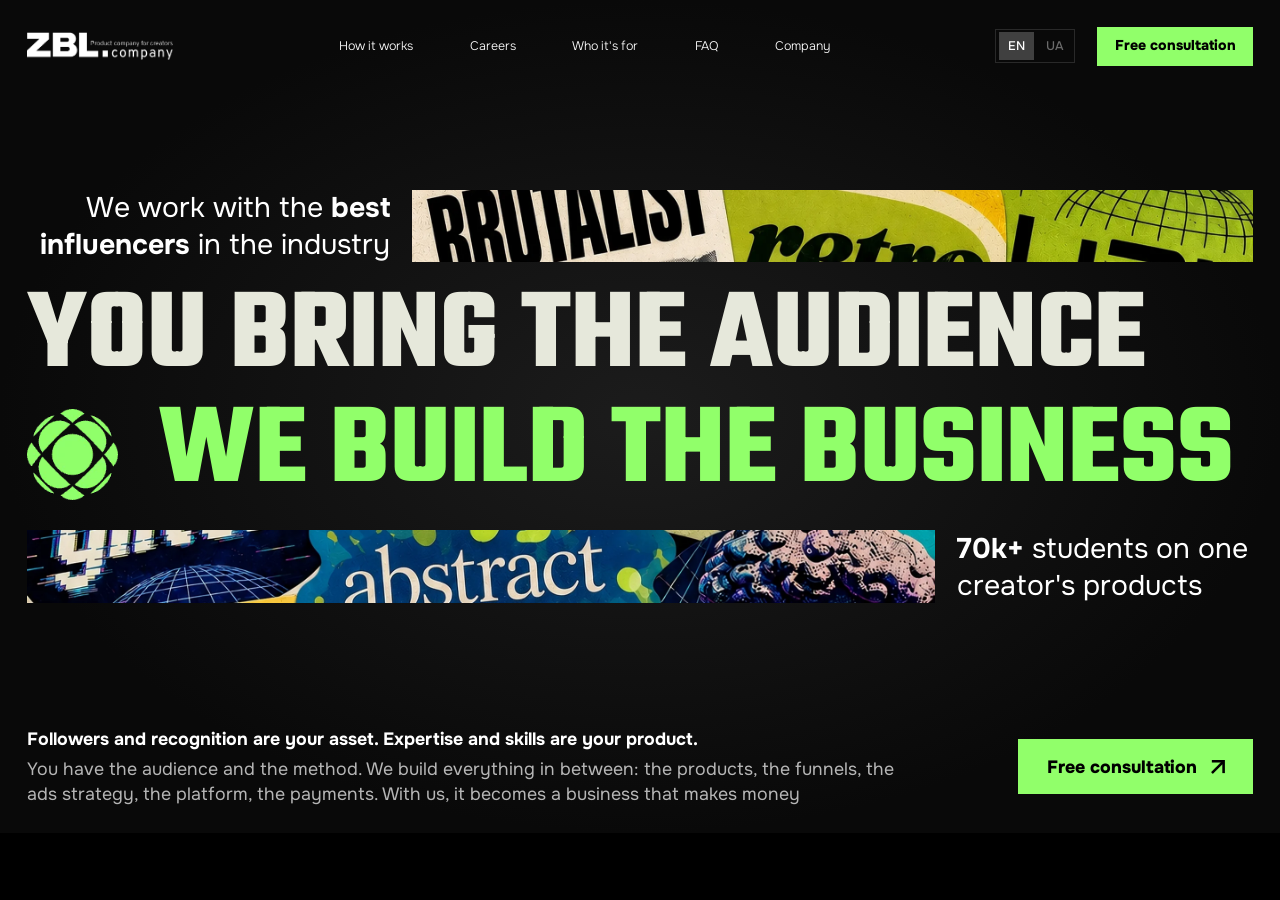
==== index.html @ 77b33aaf "first commit" ====
<!DOCTYPE html>
<html lang="en">
<head>
    <meta charset="UTF-8">
    <meta name="viewport" content="width=device-width, initial-scale=1.0">
    <link rel="preconnect" href="https://fonts.googleapis.com">
    <link rel="preconnect" href="https://fonts.gstatic.com" crossorigin>
    <link href="https://fonts.googleapis.com/css2?family=Onest:wght@400;700;800&family=Overpass:wght@300;400&family=Teko:wght@700&display=swap" rel="stylesheet">
    <link rel="stylesheet" href="./css/nullStyle.css">
    <link rel="stylesheet" href="./css/main.css">
    <title>ZBL</title>
</head>
<body>
    <div class="wrapper">
        <div class="s1">
        <!-- HERO SECTION -->
        <div class="s1__hero-wrapper">
            <header class="s1__header">
            <img class="s1__logo" src="./images/img1.webp" alt="ZBL Company">
            
            <!-- Desktop Navigation -->
            <nav class="s1__nav">
                <a href="#" class="s1__nav-link">How it works</a>
                <a href="#" class="s1__nav-link">Careers</a>
                <a href="#" class="s1__nav-link">Who it's for</a>
                <a href="#" class="s1__nav-link">FAQ</a>
                <a href="#" class="s1__nav-link">Company</a>
            </nav>

            <div class="s1__header-actions">
                <!-- Desktop Language Switcher -->
                <div class="s1__lang">
                <div class="s1__lang-item s1__lang-item--active">EN</div>
                <div class="s1__lang-item">ua</div>
                </div>
                
                <button class="s1__btn-small">Free consultation</button>
                
                <!-- Mobile Menu Button -->
                <button class="s1__menu-btn">
                <span></span><span></span><span></span>
                </button>
            </div>
            </header>

            <div class="s1__hero-content">
            <div class="s1__row s1__row--top">
                <div class="s1__row-text s1__row-text--right">
                We work with the <br class="s1__mobile-br">
                <strong>best influencers</strong> in <br class="s1__mobile-br">
                the industry
                </div>
                <picture class="s1__row-pic">
                <source media="(min-width: 864px)" srcset="./images/img6.webp">
                <img class="s1__row-img" src="./images/img4.webp" alt="Retro 70s">
                </picture>
            </div>

            <div class="s1__hero">
                <div class="s1__hero-line s1__hero-line--light">YOU BRING THE AUDIENCE</div>
                <div class="s1__hero-line s1__hero-line--green">
                <img class="s1__hero-icon" src="./images/img3.webp" alt="Icon">
                WE BUILD THE BUSINESS
                </div>
            </div>

            <div class="s1__row s1__row--bottom">
                <picture class="s1__row-pic">
                <source media="(min-width: 864px)" srcset="./images/img7.webp">
                <img class="s1__row-img" src="./images/img5.webp" alt="Abstract">
                </picture>
                <div class="s1__row-text s1__row-text--left s1__row-text--fixed">
                <strong>70k+</strong> students on one creator's products
                </div>
            </div>
            </div>

            <footer class="s1__footer">
            <p class="s1__desc">
                <strong>Followers and recognition are your asset. Expertise and skills are your product.</strong>
                <span>You have the audience and the method. We build everything in between: the products, the funnels, the ads strategy, the platform, the payments. With us, it becomes a business that makes money</span>
            </p>
            <button class="s1__btn-large">
                Free consultation
                <img class="s1__btn-square" src="./images/img8.webp" alt="">
            </button>
            </footer>
        </div>

    </div>
</body>
</html>
---- css/nullStyle.css ----
/* =========================
   1. Box sizing
   ========================= */
*,
*::before,
*::after {
  box-sizing: border-box;
}

/* =========================
   2. Remove default margins
   ========================= */
* {
  margin: 0;
  padding: 0;
}

/* =========================
   3. HTML & body defaults
   ========================= */
html {
  height: 100%;
  -webkit-text-size-adjust: 100%;
  scroll-behavior: smooth;
}

body {
  min-height: 100%;
  background-color: #000000;
  line-height: 1.5;
  margin: 0;
  font-family: 'Source Sans 3', sans-serif;
  padding: 0;
  text-rendering: optimizeSpeed;
  -webkit-font-smoothing: antialiased;
}



/* =========================
   4. Media elements
   ========================= */
img,
picture,
video,
canvas,
svg {
  display: block;
  max-width: 100%;
  height: auto;
}

/* =========================
   5. Forms
   ========================= */
input,
button,
textarea,
select {
  font: inherit;
  color: inherit;
  background: none;
  border: none;
  outline: none;
}

button {
  cursor: pointer;
  
}

textarea {
  resize: vertical;
}

/* =========================
   6. Links
   ========================= */
a {
  color: inherit;
  text-decoration: none;
  
}

/* =========================
   7. Lists
   ========================= */
ul,
ol {
  list-style: none;
}

/* =========================
   8. Headings & text
   ========================= */
  h1{
    font-size: inherit;
    font-weight: inherit;
    
  }
 h2, h3, h4, h5, h6 {
  font-size: inherit;
  font-weight: inherit;
  
}


span{
  
}

p {
  overflow-wrap: break-word;
  
}

/* =========================
   9. Tables
   ========================= */
table {
  border-collapse: collapse;
  border-spacing: 0;
}

/* =========================
   10. Accessibility & UX
   ========================= */
:focus-visible {
  outline: 2px solid currentColor;
  outline-offset: 2px;
}

/* =========================
   11. Reduced motion
   ========================= */
@media (prefers-reduced-motion: reduce) {
  *,
  *::before,
  *::after {
    animation-duration: 0.01ms !important;
    animation-iteration-count: 1 !important;
    transition-duration: 0.01ms !important;
    scroll-behavior: auto !important;
  }
}


.wrapper{
  margin: 0 auto;
  display: flex;
  width: 100%;
  max-width: 1440px;
  justify-content: center;
}
---- css/main.css ----
.s1 {
  width: 100%;
  max-width: 1440px; /* Фіксуємо максимальну ширину */
  margin: 0 auto;    /* Центруємо на моніторах >1440px */
  display: flex;
  flex-direction: column;
  font-family: 'Onest', sans-serif;
  background-color: #000;
}

/* =========================================
   MOBILE FIRST (від 320px до 863px) 
   Усі значення використовують clamp(val@320, vw@428, val@428)
   ========================================= */
.s1__hero-wrapper {
  background: radial-gradient(ellipse 50% 50% at 50% 50%, #1C1C1C 0%, #090909 100%);
  padding: clamp(33.6px, 10.51vw, 45px) clamp(18px, 5.6vw, 24px);
  display: flex;
  flex-direction: column;
  justify-content: space-between;
  min-height: clamp(692px, 216.35vw, 926px);
  overflow: hidden;
}

.s1__header {
  display: flex;
  justify-content: space-between;
  align-items: center;
  width: 100%;
}

.s1__nav, .s1__lang {
  display: none;
}

.s1__logo {
  height: clamp(20px, 6.3vw, 27px);
  object-fit: contain;
}

.s1__header-actions {
  display: flex;
  align-items: center;
  gap: clamp(3px, 0.93vw, 4px);
}

.s1__btn-small {
  background: #91FF6A;
  color: #000;
  font-size: clamp(10.5px, 3.27vw, 14px);
  font-family: 'Onest', sans-serif;
  font-weight: 800;
  padding: clamp(7.5px, 2.33vw, 10px) clamp(10.5px, 3.27vw, 14px);
  border: none;
  cursor: pointer;
  display: flex;
  justify-content: center;
  align-items: center;
}

.s1__menu-btn {
  width: clamp(28px, 8.87vw, 38px);
  height: clamp(28px, 8.87vw, 38px);
  background: #404040;
  border: none;
  display: flex;
  flex-direction: column;
  justify-content: center;
  align-items: center;
  gap: clamp(3.7px, 1.16vw, 5px);
  cursor: pointer;
  padding: 0;
}

.s1__menu-btn span {
  width: clamp(13.5px, 4.2vw, 18px);
  height: 2px;
  background: #fff;
  display: block;
}

.s1__hero-content {
  display: flex;
  flex-direction: column;
  gap: clamp(26px, 8.17vw, 35px);
  margin: clamp(30px, 9.34vw, 40px) 0;
}

.s1__row {
  display: flex;
  align-items: center;
  gap: clamp(10.5px, 3.27vw, 14px);
  width: 100%;
}

.s1__row-text {
  flex: 1 1 0;
  color: #fff;
  font-size: clamp(15px, 4.67vw, 20px);
  font-weight: 400;
  line-height: 1.25;
}

.s1__row-text strong {
  font-weight: 700;
}

.s1__row-text--right {
  text-align: right;
}

.s1__row-text--left {
  text-align: left;
}

.s1__row-pic {
  flex: 1 1 0;
  min-width: 0;
}

.s1__row-img {
  width: 100%;
  height: clamp(61px, 19.15vw, 82px);
  object-fit: cover;
  display: block;
}

.s1__hero {
  display: flex;
  flex-direction: column;
  width: 100%;
}

.s1__hero-line {
  font-family: 'Teko', sans-serif;
  font-size: clamp(48.6px, 15.18vw, 65px);
  font-weight: 700;
  line-height: 0.85;
  text-transform: uppercase;
  display: flex;
  align-items: center;
  flex-wrap: wrap;
}

.s1__hero-line--light { color: #E6E8DB; }
.s1__hero-line--green { color: #91FF6A; }

.s1__hero-icon {
  width: clamp(33px, 10.28vw, 44px);
  height: clamp(33px, 10.28vw, 44px);
  margin-right: clamp(9px, 2.8vw, 12px);
  object-fit: contain;
}

.s1__footer {
  display: flex;
  flex-direction: column;
  gap: clamp(18px, 5.6vw, 24px);
  width: 100%;
}

.s1__desc {
  font-size: clamp(12px, 3.73vw, 16px);
  line-height: 1.4;
  color: #fff;
  margin: 0;
}

.s1__desc strong { font-weight: 700; }
.s1__desc span {
  color: rgba(255, 255, 255, 0.70);
  font-weight: 400;
  display: block;
  margin-top: clamp(3.7px, 1.16vw, 5px);
}

.s1__btn-large {
  background: #91FF6A;
  color: #000;
  font-size: clamp(15px, 4.67vw, 20px);
  font-family: 'Onest', sans-serif;
  font-weight: 800;
  padding: clamp(12px, 3.73vw, 16px) clamp(24px, 7.47vw, 32px);
  border: none;
  display: inline-flex;
  justify-content: center;
  align-items: center;
  gap: clamp(10.5px, 3.27vw, 14px);
  width: 100%;
  cursor: pointer;
}

.s1__btn-square {
  width: clamp(10.5px, 3.27vw, 14px);
  height: clamp(10.5px, 3.27vw, 14px);
}

/* =========================================
   DESKTOP (від 864px та вище)
   Усі значення використовують clamp для скейлу до 1440px
   ========================================= */
@media (min-width: 864px) {
  .s1__mobile-br { display: none; }

  /* HERO DESKTOP */
  .s1__hero-wrapper {
    min-height: clamp(614.4px, 65.11vw, 924px);
    padding: clamp(18px, 2.08vw, 30px);
    position: relative;
    justify-content: space-between;
  }

  .s1__header {
    width: 100%;
    align-items: center;
  }

  .s1__logo {
    height: clamp(18.6px, 2.15vw, 31px);
  }

  .s1__nav {
    display: flex;
    gap: clamp(38.4px, 4.44vw, 64px);
  }

  .s1__nav-link {
    color: #fff;
    font-size: clamp(11.2px, 0.97vw, 14px);
    font-weight: 300;
    text-decoration: none;
  }

  .s1__header-actions {
    gap: clamp(14.4px, 1.67vw, 24px);
  }

  .s1__menu-btn { display: none; }

  .s1__lang {
    display: flex;
    gap: clamp(2.4px, 0.28vw, 4px);
    padding: clamp(2.4px, 0.28vw, 4px);
    outline: 1px solid rgba(255, 255, 255, 0.13);
    outline-offset: -1px;
    align-items: center;
  }

  .s1__lang-item {
    height: clamp(18.6px, 2.15vw, 31px);
    padding: clamp(3.6px, 0.42vw, 6px) clamp(6px, 0.69vw, 10px);
    color: #fff;
    font-size: clamp(11.2px, 0.97vw, 14px);
    font-weight: 500;
    text-transform: uppercase;
    display: flex;
    justify-content: center;
    align-items: center;
    cursor: pointer;
  }

  .s1__lang-item--active {
    background: #404040;
  }

  .s1__lang-item:not(.s1__lang-item--active) {
    opacity: 0.40;
    border-radius: 100px;
  }

  .s1__btn-small {
    padding: clamp(6px, 0.69vw, 10px) clamp(12px, 1.39vw, 20px);
    font-size: clamp(12.8px, 1.11vw, 16px);
  }

  .s1__hero-content {
    margin: 0;
    gap: clamp(12px, 1.39vw, 20px);
    width: 100%;
    align-items: flex-start;
  }

  .s1__row {
    gap: clamp(14.4px, 1.67vw, 24px);
  }

  .s1__row-text {
    font-size: clamp(19.2px, 2.22vw, 32px);
    line-height: normal;
  }

  .s1__row-text--right {
    flex: none;
    width: clamp(245.4px, 28.4vw, 409px);
  }
  
  .s1__row-text--fixed {
    flex: none;
    width: clamp(200.4px, 23.19vw, 334px);
  }

  .s1__row-pic {
    flex: 1;
  }

  .s1__row-img {
    height: clamp(49.2px, 5.69vw, 82px);
    width: 100%;
  }

  .s1__hero-line {
    font-size: clamp(78px, 9.03vw, 130px);
    line-height: 1;
  }

  .s1__hero-icon {
    width: clamp(31px, 7.11vw, 115px);
    height: clamp(31px, 7.11vw, 115px);
    margin-right: clamp(27px, 3.12vw, 45px);
  }

  .s1__footer {
    flex-direction: row;
    align-items: center;
    gap: clamp(66px, 7.64vw, 110px);
    width: clamp(828px, 95.83vw, 1380px);
    margin: 0 auto;
  }

  .s1__desc {
    flex: 1;
    font-size: clamp(12px, 1.39vw, 20px);
  }

  .s1__btn-large {
    width: auto;
    font-size: clamp(12px, 1.39vw, 20px);
    padding: clamp(9.6px, 1.11vw, 16px) clamp(19.2px, 2.22vw, 32px);
  }
}
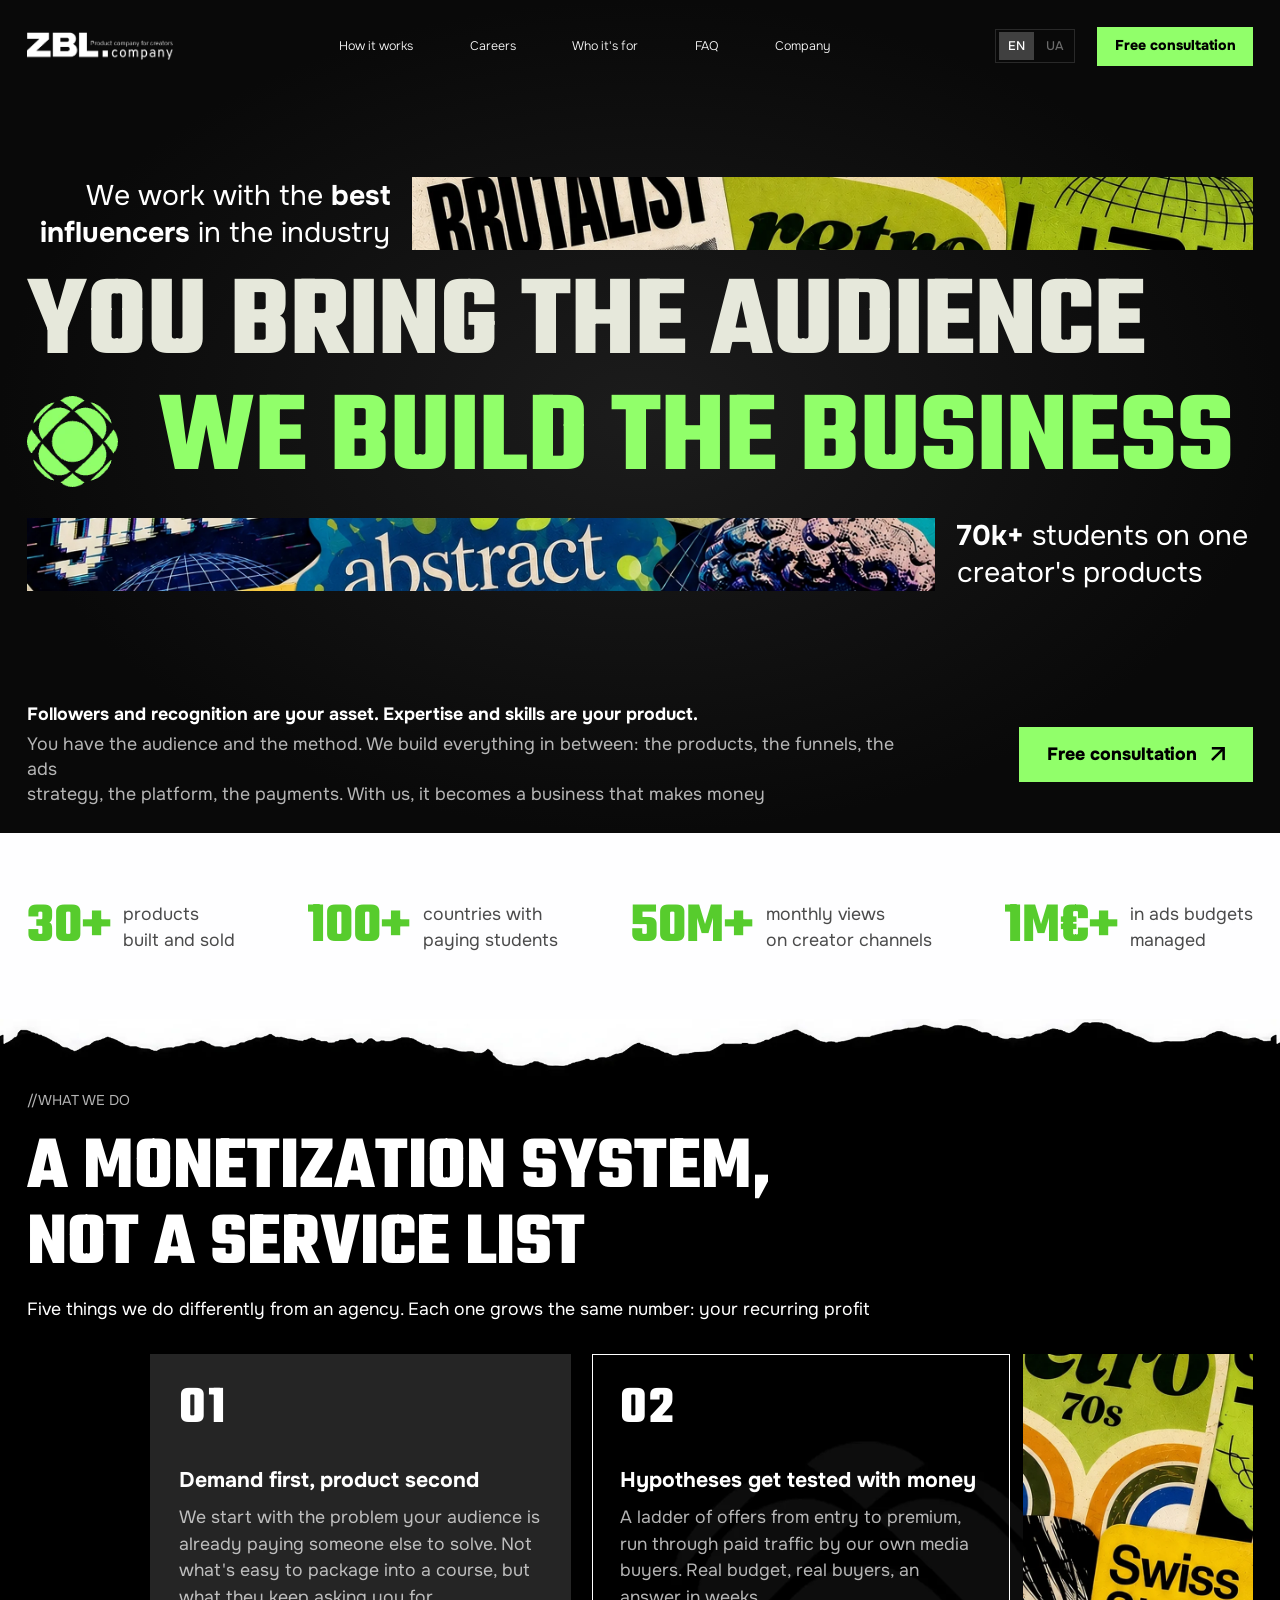
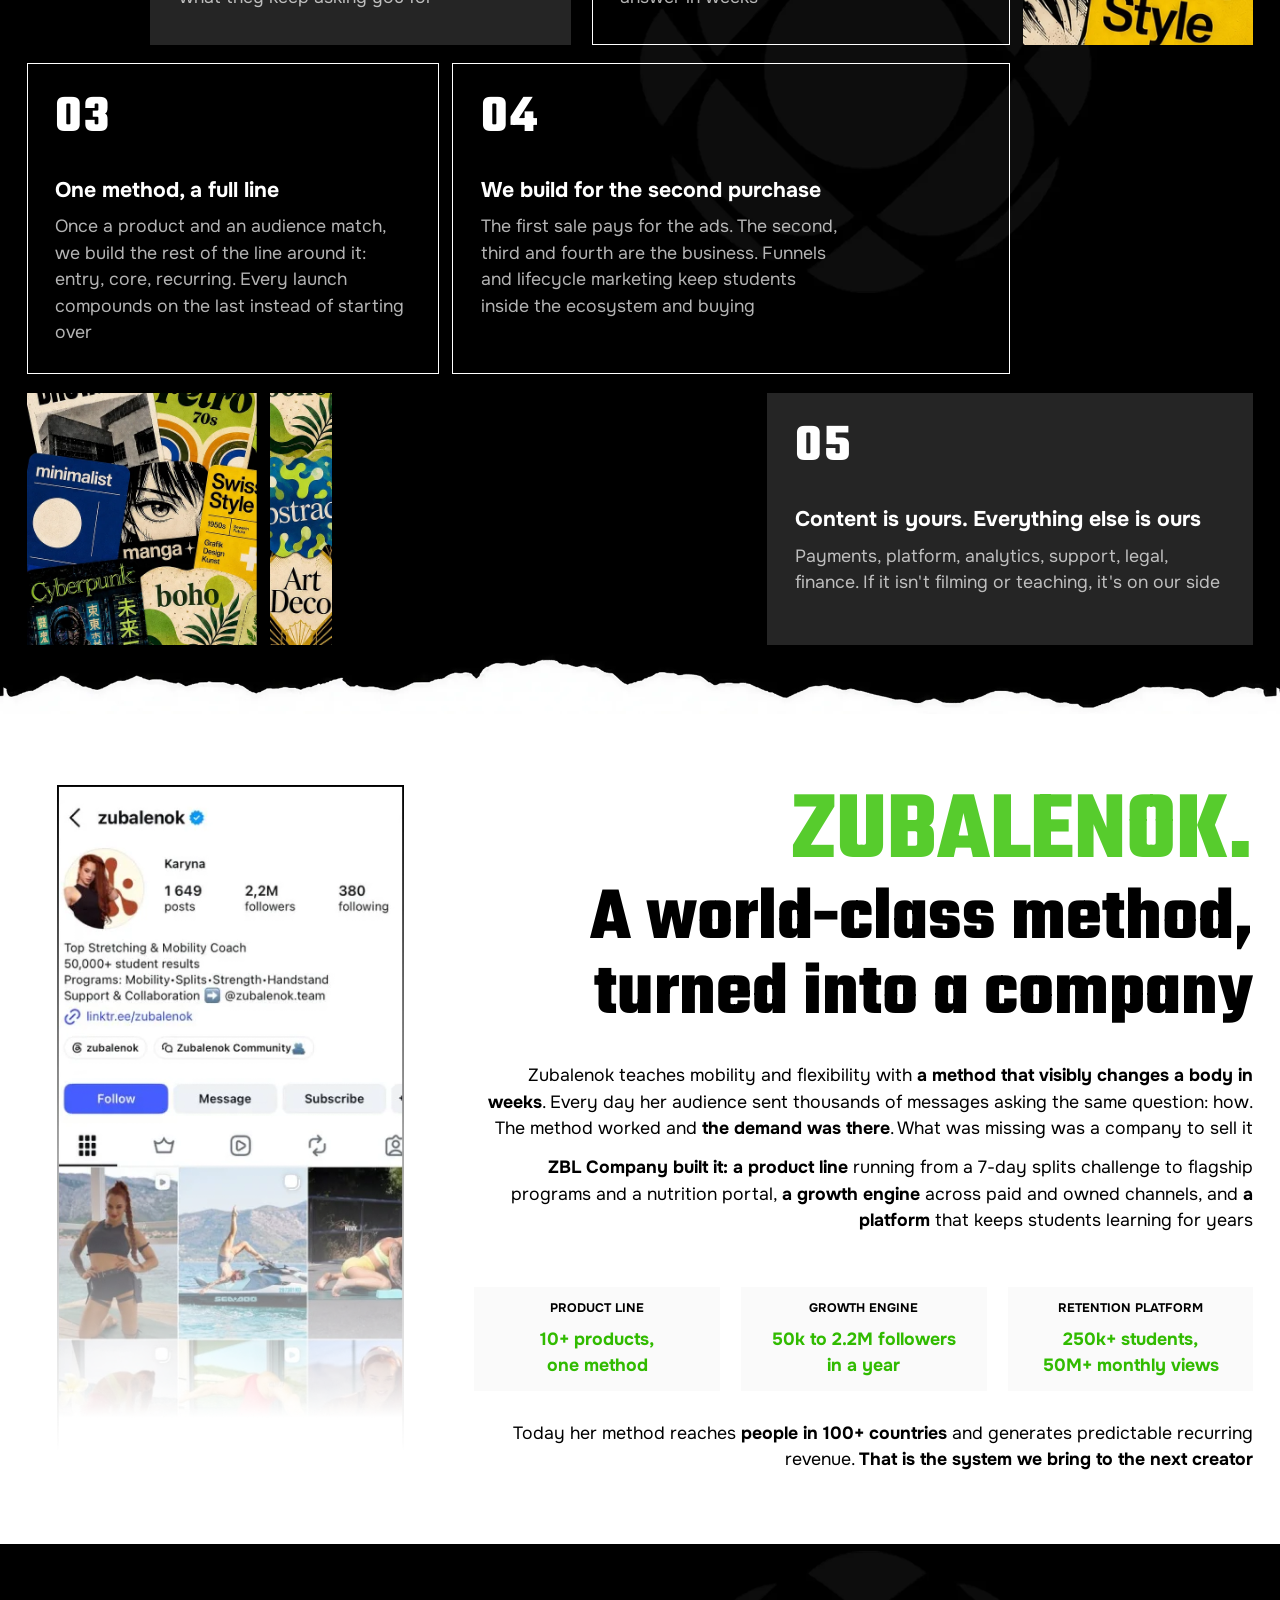
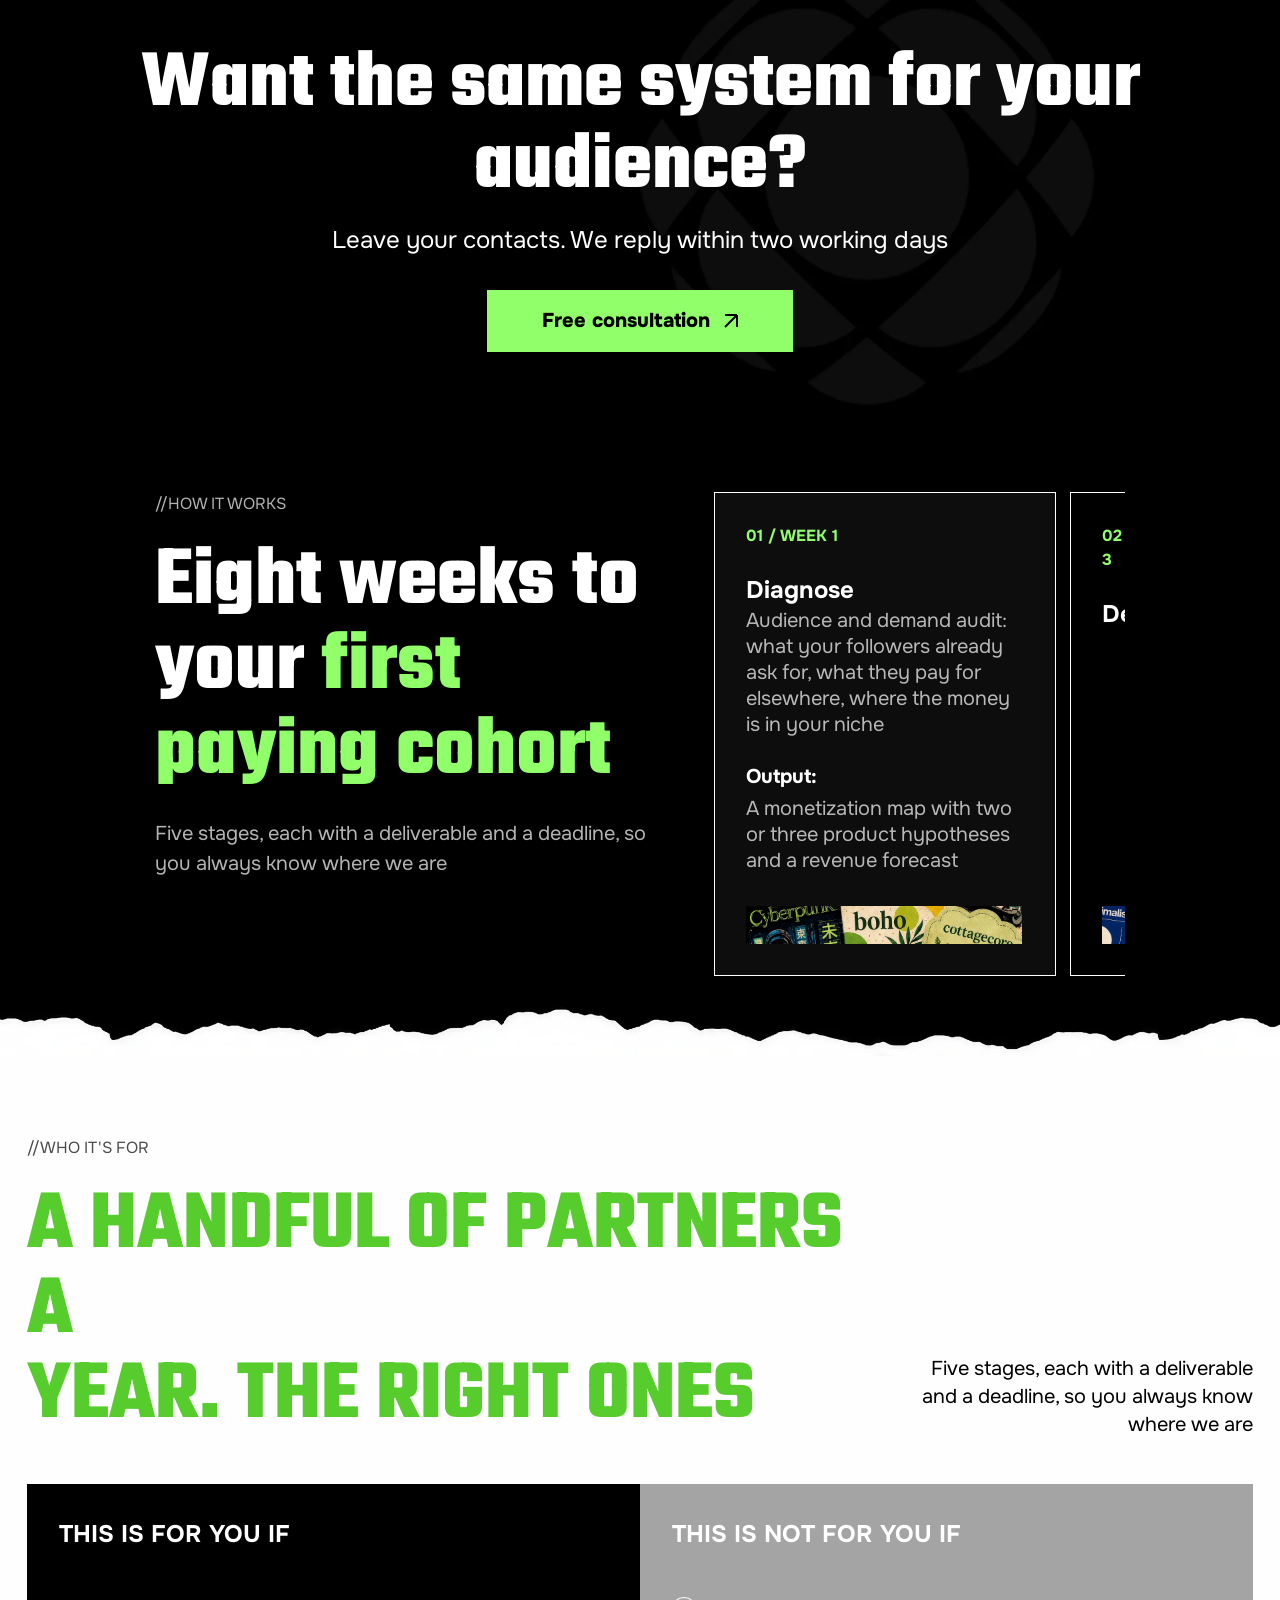
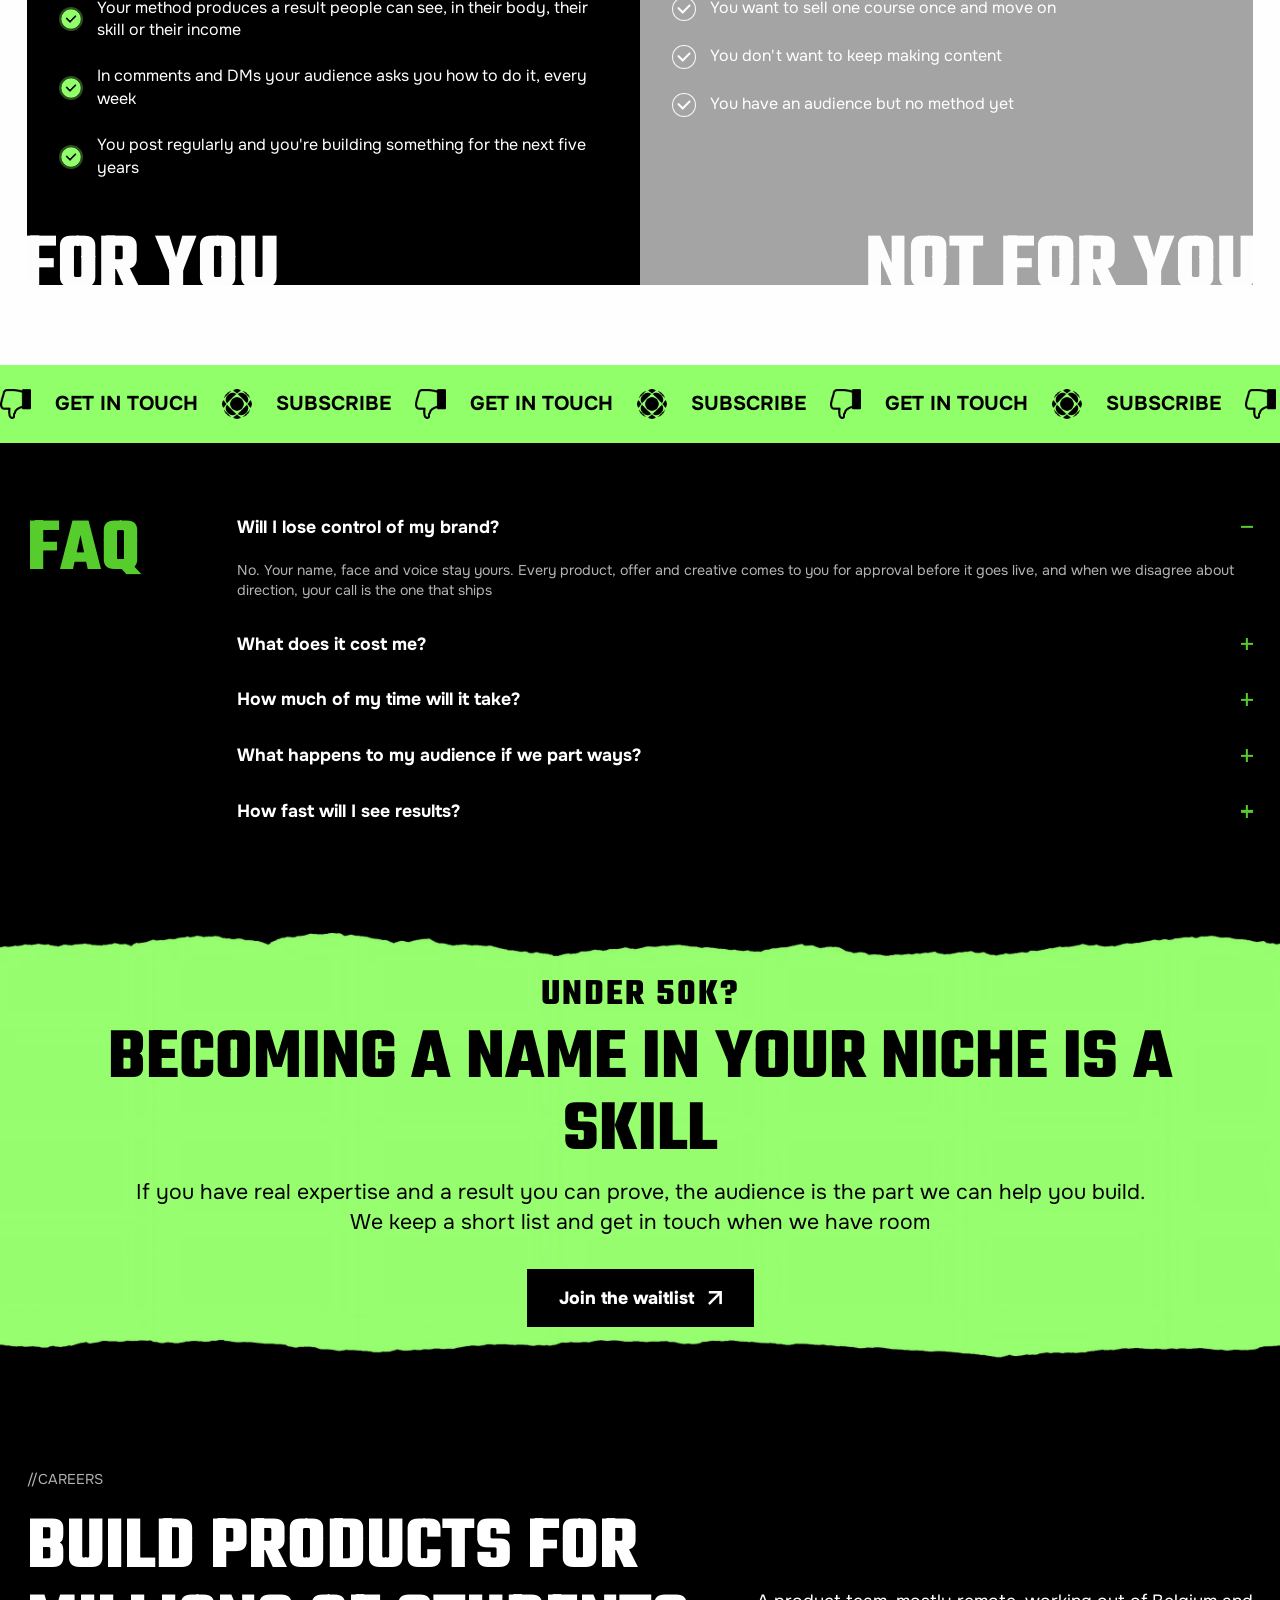
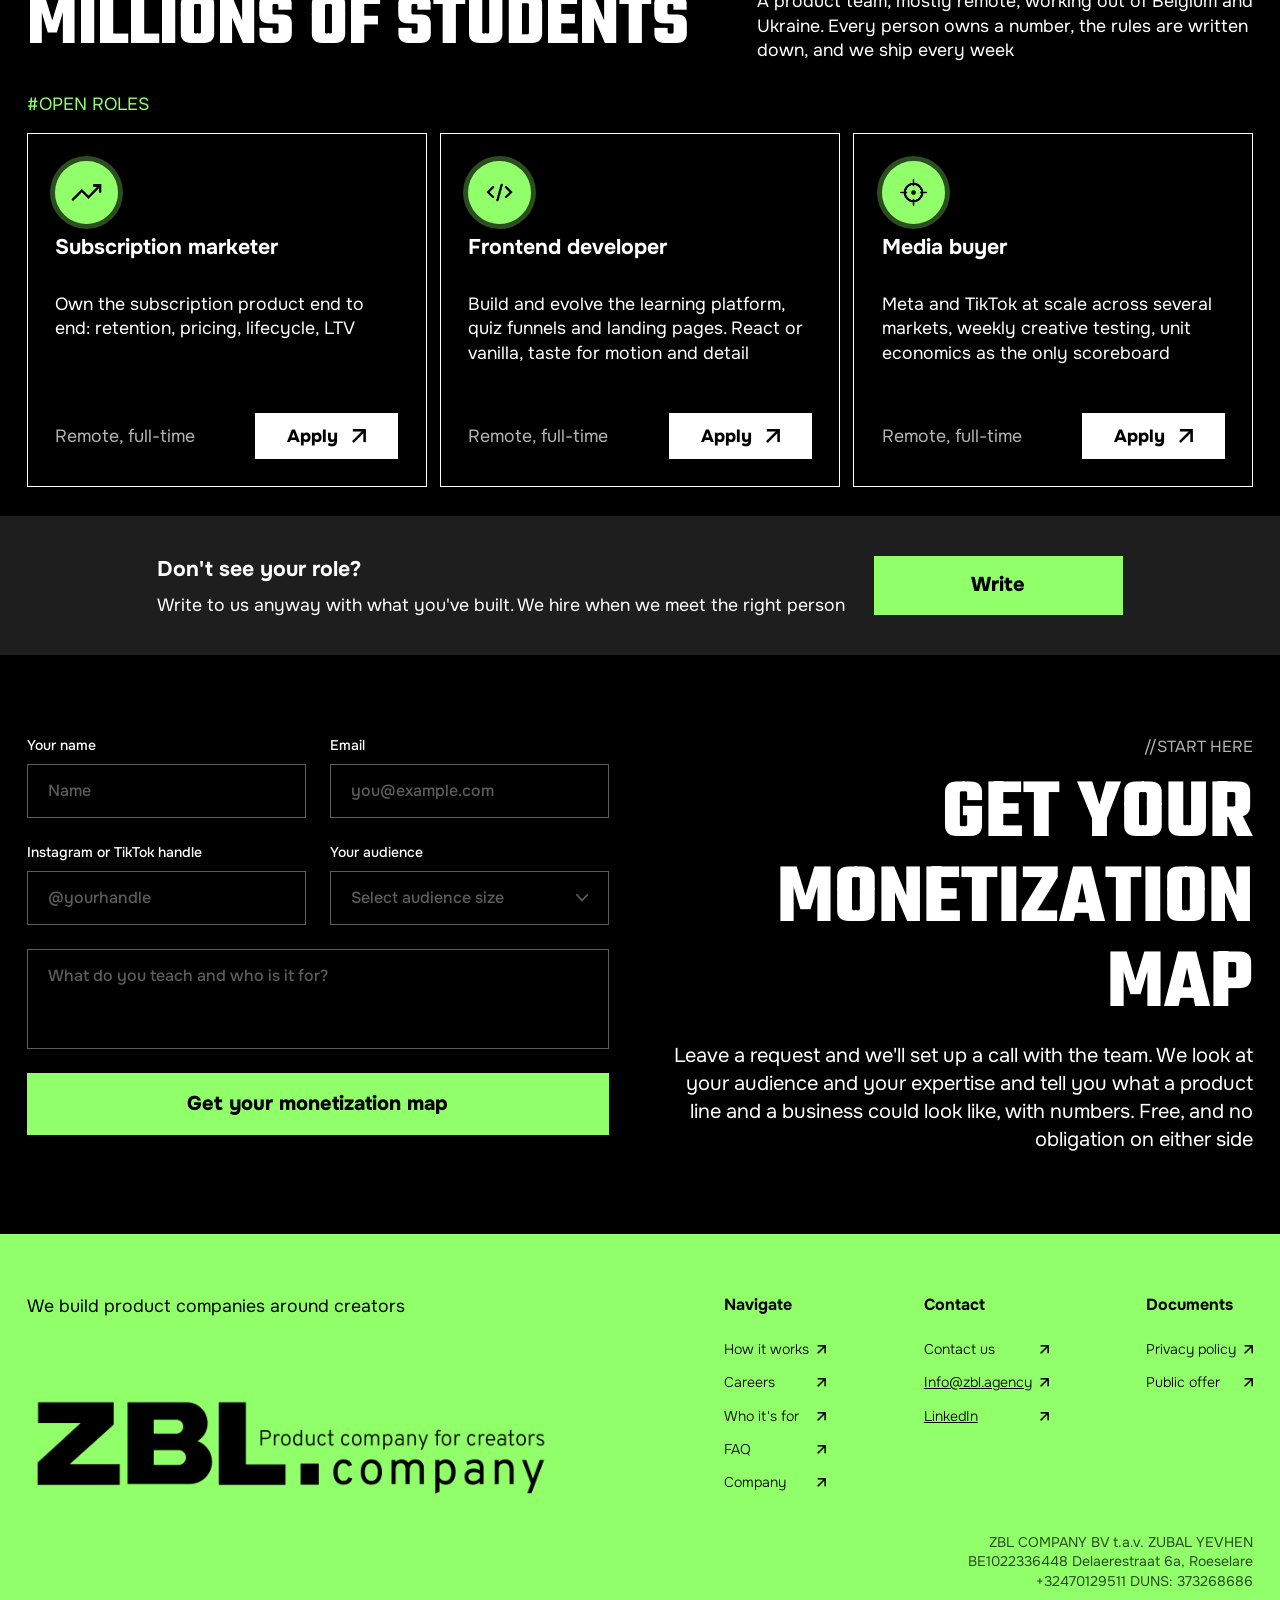
==== commit 8c8b6ca8: "first commit" ====
--- a/index.html
+++ b/index.html
@@ -8,6 +8,7 @@
     <link href="https://fonts.googleapis.com/css2?family=Onest:wght@400;700;800&family=Overpass:wght@300;400&family=Teko:wght@700&display=swap" rel="stylesheet">
     <link rel="stylesheet" href="./css/nullStyle.css">
     <link rel="stylesheet" href="./css/main.css">
+    <link rel="stylesheet" href="https://cdn.jsdelivr.net/npm/swiper@11/swiper-bundle.min.css" />
     <title>ZBL</title>
 </head>
 <body>
@@ -78,7 +79,7 @@
             <footer class="s1__footer">
             <p class="s1__desc">
                 <strong>Followers and recognition are your asset. Expertise and skills are your product.</strong>
-                <span>You have the audience and the method. We build everything in between: the products, the funnels, the ads strategy, the platform, the payments. With us, it becomes a business that makes money</span>
+                <span>You have the audience and the method. We build everything in between: the products, the funnels, the ads <br> strategy, the platform, the payments. With us, it becomes a business that makes money</span>
             </p>
             <button class="s1__btn-large">
                 Free consultation
@@ -87,6 +88,761 @@
             </footer>
         </div>
 
-    </div>
+        <div class="s2">
+            <div class="s2__item">
+                <div class="s2__num">30+</div>
+                <div class="s2__text">products<br class="s2__br-desk">built and sold</div>
+            </div>
+            
+            <div class="s2__item">
+                <div class="s2__num">100+</div>
+                <div class="s2__text">countries with<br class="s2__br-desk">paying students</div>
+            </div>
+            
+            <div class="s2__item">
+                <div class="s2__num s2__num--uc">50M+</div>
+                <div class="s2__text">monthly views<br class="s2__br-desk">on creator channels</div>
+            </div>
+            
+            <div class="s2__item">
+                <div class="s2__num s2__num--uc">1M€+</div>
+                <div class="s2__text">in ads budgets<br class="s2__br-desk">managed</div>
+            </div>
+        </div>
+        <section class="s3">
+            <!-- Заголовок секції -->
+            <header class="s3__header">
+                <div class="s3__title-wrap">
+                <div class="s3__tag">//what we do</div>
+                <h2 class="s3__title">A monetization system, <br>not a service list</h2>
+                </div>
+                <p class="s3__desc">Five things we do differently from an agency. Each one grows the same number: your recurring profit</p>
+            </header>
+
+            <!-- Сітка карток та зображень -->
+            <div class="s3__grid">
+                
+                <!-- Картка 01 -->
+                <div class="s3__card s3__card--01 s3__card--filled">
+                <div class="s3__card-num">01</div>
+                <div class="s3__card-content">
+                    <h3 class="s3__card-title">Demand first, product second</h3>
+                    <p class="s3__card-text">We start with the problem your audience is already paying someone else to solve. Not what's easy to package into a course, but what they keep asking you for</p>
+                </div>
+                </div>
+
+                <!-- Картинка 1 (Img9/10) -->
+                <picture class="s3__pic s3__pic--1">
+                <source media="(min-width: 864px)" srcset="./images/img9.webp">
+                <img src="./images/img10.webp" alt="Retro graphic" class="s3__img">
+                </picture>
+
+                <!-- Картка 02 -->
+                <div class="s3__card s3__card--02 s3__card--outline">
+                <div class="s3__card-num">02</div>
+                <div class="s3__card-content">
+                    <h3 class="s3__card-title">Hypotheses get tested with money</h3>
+                    <p class="s3__card-text">A ladder of offers from entry to premium, run through paid traffic by our own media buyers. Real budget, real buyers, an answer in weeks</p>
+                </div>
+                </div>
+
+                <!-- Картинка 2 (Img11/12) -->
+                <picture class="s3__pic s3__pic--2">
+                <source media="(min-width: 864px)" srcset="./images/img11.webp">
+                <img src="./images/img12.webp" alt="Abstract graphic" class="s3__img">
+                </picture>
+
+                <!-- Картка 03 -->
+                <div class="s3__card s3__card--03 s3__card--outline">
+                <div class="s3__card-num">03</div>
+                <div class="s3__card-content">
+                    <h3 class="s3__card-title">One method, a full line</h3>
+                    <p class="s3__card-text">Once a product and an audience match, we build the rest of the line around it: entry, core, recurring. Every launch compounds on the last instead of starting over</p>
+                </div>
+                </div>
+
+                <!-- Картка 04 -->
+                <div class="s3__card s3__card--04 s3__card--outline">
+                <div class="s3__card-num">04</div>
+                <div class="s3__card-content s3__card-content--w410">
+                    <h3 class="s3__card-title">We build for the second purchase</h3>
+                    <p class="s3__card-text">The first sale pays for the ads. The second, third and fourth are the business. Funnels and lifecycle marketing keep students inside the ecosystem and buying</p>
+                </div>
+                </div>
+
+                <!-- Картка 05 -->
+                <div class="s3__card s3__card--05 s3__card--filled">
+                <div class="s3__card-num">05</div>
+                <div class="s3__card-content">
+                    <h3 class="s3__card-title">Content is yours. Everything else is ours</h3>
+                    <p class="s3__card-text">Payments, platform, analytics, support, legal, finance. If it isn't filming or teaching, it's on our side</p>
+                </div>
+                </div>
+
+            </div>
+        </section>
+        <section class="s4">
+            <!-- Заголовок -->
+            <header class="s4__header">
+                <h2 class="s4__title">Zubalenok.</h2>
+                <p class="s4__subtitle">A world-class method, turned into a company</p>
+            </header>
+
+            <!-- Основний текст -->
+            <div class="s4__text">
+                <p class="s4__text-p">Zubalenok teaches mobility and flexibility with <strong>a method that visibly changes a body in weeks</strong>. Every day her audience sent thousands of messages asking the same question: how. The method worked and <strong>the demand was there</strong>. What was missing was a company to sell it</p>
+                <p class="s4__text-p"><strong>ZBL Company built it:</strong> <strong>a product line</strong> running from a 7-day splits challenge to flagship programs and a nutrition portal, <strong>a growth engine</strong> across paid and owned channels, and <strong>a platform</strong> that keeps students learning for years</p>
+            </div>
+
+            <!-- Картинка (зліва на десктопі, по центру на мобайлі) -->
+            <div class="s4__visual">
+                <picture class="s4__visual-pic">
+                <source media="(min-width: 864px)" srcset="./images/img14.webp">
+                <img src="./images/img13.webp" alt="Zubalenok Instagram" class="s4__img">
+                </picture>
+            </div>
+
+            <!-- Статистика -->
+            <div class="s4__stats">
+                <div class="s4__stat-card">
+                <span class="s4__stat-title">Product line</span>
+                <span class="s4__stat-val">10+ products, <br>one method</span>
+                </div>
+                <div class="s4__stat-card">
+                <span class="s4__stat-title">Growth engine</span>
+                <span class="s4__stat-val">50k to 2.2M followers <br>in a year</span>
+                </div>
+                <div class="s4__stat-card">
+                <span class="s4__stat-title">Retention platform</span>
+                <span class="s4__stat-val">250k+ students, <br>50M+ monthly views</span>
+                </div>
+            </div>
+
+            <!-- Текст футера -->
+            <p class="s4__footer-text">
+                Today her method reaches <strong>people in 100+ countries</strong> and generates predictable recurring revenue. <strong>That is the system we bring to the next creator</strong>
+            </p>
+        </section>
+<div class="s5">
+  <!-- CTA секція -->
+  <section class="s5__cta">
+    <div class="s5__cta-header">
+      <h2 class="s5__cta-title">Want the same system for your audience?</h2>
+    </div>
+    <div class="s5__cta-action">
+      <p class="s5__cta-desc">Leave your contacts. We reply within two working days</p>
+      <button class="s5__btn">
+        Free consultation
+        <div class="s5__btn-icon">
+          <svg width="14" height="14" viewBox="0 0 14 14" fill="none" xmlns="http://www.w3.org/2000/svg"><path d="M1 13L13 1M13 1H1M13 1V13" stroke="black" stroke-width="2"/></svg>
+        </div>
+      </button>
+    </div>
+  </section>
+
+  <!-- Timeline секція -->
+  <section class="s5__timeline">
+    
+    <!-- Інформація -->
+    <div class="s5__timeline-info">
+      <div class="s5__timeline-header">
+        <span class="s5__timeline-tag">//How it works</span>
+        <h2 class="s5__timeline-title">
+          Eight weeks to your <span class="s5__text-green">first paying cohort</span>
+        </h2>
+      </div>
+      <p class="s5__timeline-desc">
+        Five stages, each with a deliverable and a deadline, so you always know where we are
+      </p>
+    </div>
+
+    <!-- Нативний Слайдер-Акордеон -->
+    <div class="s5__slider">
+      <div class="s5__slider-wrapper">
+        
+        <!-- Слайд 01 (Активний за замовчуванням) -->
+        <div class="s5__card s5__card--large is-active">
+          <div class="s5__card-head">
+            <span class="s5__card-step">01 / week 1</span>
+          </div>
+          <div class="s5__card-main">
+            <h3 class="s5__card-title">Diagnose</h3>
+            <div class="s5__card-details">
+              <div class="s5__card-block">
+                <p class="s5__card-text">Audience and demand audit: what your followers already ask for, what they pay for elsewhere, where the money is in your niche</p>
+              </div>
+              <div class="s5__card-block s5__card-block--gap4">
+                <h4 class="s5__card-subtitle">Output:</h4>
+                <p class="s5__card-text">A monetization map with two or three product hypotheses and a revenue forecast</p>
+              </div>
+            </div>
+            <div class="s5__card-img-wrap">
+              <img src="./images/slider/1.webp" alt="Diagnose" class="s5__card-img">
+            </div>
+          </div>
+        </div>
+
+        <!-- Слайд 02 -->
+        <div class="s5__card">
+          <div class="s5__card-head">
+            <span class="s5__card-step">02 / weeks 2 to 3</span>
+          </div>
+          <div class="s5__card-main">
+            <h3 class="s5__card-title">Design</h3>
+            <div class="s5__card-details">
+              <div class="s5__card-block">
+                <p class="s5__card-text">Audience and demand audit: what your followers already ask for, what they pay for elsewhere, where the money is in your niche</p>
+              </div>
+              <div class="s5__card-block s5__card-block--gap4">
+                <h4 class="s5__card-subtitle">Output:</h4>
+                <p class="s5__card-text">A monetization map with two or three product hypotheses and a revenue forecast</p>
+              </div>
+            </div>
+            <div class="s5__card-img-wrap">
+              <img src="./images/slider/2.webp" alt="Design" class="s5__card-img">
+            </div>
+          </div>
+        </div>
+
+        <!-- Слайд 03 -->
+        <div class="s5__card">
+          <div class="s5__card-head">
+            <span class="s5__card-step">03 / weeks 3 to 6</span>
+          </div>
+          <div class="s5__card-main">
+            <h3 class="s5__card-title">Build</h3>
+            <div class="s5__card-details">
+              <div class="s5__card-block">
+                <p class="s5__card-text">Audience and demand audit: what your followers already ask for, what they pay for elsewhere, where the money is in your niche</p>
+              </div>
+              <div class="s5__card-block s5__card-block--gap4">
+                <h4 class="s5__card-subtitle">Output:</h4>
+                <p class="s5__card-text">A monetization map with two or three product hypotheses and a revenue forecast</p>
+              </div>
+            </div>
+            <div class="s5__card-img-wrap">
+              <img src="./images/slider/3.webp" alt="Build" class="s5__card-img">
+            </div>
+          </div>
+        </div>
+
+        <!-- Слайд 04 -->
+        <div class="s5__card">
+          <div class="s5__card-head">
+            <span class="s5__card-step s5__card-step--geist">04 / weeks 6 to 8</span>
+          </div>
+          <div class="s5__card-main">
+            <h3 class="s5__card-title s5__card-title--geist">Launch</h3>
+            <div class="s5__card-details">
+              <div class="s5__card-block">
+                <p class="s5__card-text">Audience and demand audit: what your followers already ask for, what they pay for elsewhere, where the money is in your niche</p>
+              </div>
+              <div class="s5__card-block s5__card-block--gap4">
+                <h4 class="s5__card-subtitle">Output:</h4>
+                <p class="s5__card-text">A monetization map with two or three product hypotheses and a revenue forecast</p>
+              </div>
+            </div>
+            <div class="s5__card-img-wrap">
+              <img src="./images/slider/4.webp" alt="Launch" class="s5__card-img">
+            </div>
+          </div>
+        </div>
+
+        <!-- Слайд 05 -->
+        <div class="s5__card">
+          <div class="s5__card-head">
+            <span class="s5__card-step s5__card-step--geist">05 / ongoing</span>
+          </div>
+          <div class="s5__card-main">
+            <h3 class="s5__card-title s5__card-title--geist">Scale and retain</h3>
+            <div class="s5__card-details">
+              <div class="s5__card-block">
+                <p class="s5__card-text">Audience and demand audit: what your followers already ask for, what they pay for elsewhere, where the money is in your niche</p>
+              </div>
+              <div class="s5__card-block s5__card-block--gap4">
+                <h4 class="s5__card-subtitle">Output:</h4>
+                <p class="s5__card-text">A monetization map with two or three product hypotheses and a revenue forecast</p>
+              </div>
+            </div>
+            <div class="s5__card-img-wrap">
+              <img src="./images/slider/5.webp" alt="Scale and retain" class="s5__card-img">
+            </div>
+          </div>
+        </div>
+
+      </div>
+
+      <!-- Кнопки навігації (тільки для мобайлу) -->
+      <div class="s5__slider-nav">
+        <button class="s5__nav-btn s5__nav-btn--prev">
+          <svg width="24" height="24" viewBox="0 0 24 24" fill="none" xmlns="http://www.w3.org/2000/svg">
+            <path d="M19 12H5M5 12L12 19M5 12L12 5" stroke="black" stroke-width="2" stroke-linecap="square" stroke-linejoin="round"/>
+          </svg>
+        </button>
+        <button class="s5__nav-btn s5__nav-btn--next">
+          <svg width="24" height="24" viewBox="0 0 24 24" fill="none" xmlns="http://www.w3.org/2000/svg">
+            <path d="M5 12H19M19 12L12 5M19 12L12 19" stroke="black" stroke-width="2" stroke-linecap="square" stroke-linejoin="round"/>
+          </svg>
+        </button>
+      </div>
+
+    </div>
+  </section>
+</div>
+
+
+<section class="s6">
+  <!-- Внутрішній контейнер для відступів -->
+  <div class="s6__inner">
+    
+    <!-- Шапка секції -->
+    <header class="s6__header">
+      <span class="s6__tag">//who it's for</span>
+      <div class="s6__header-content">
+        <h2 class="s6__title">A handful of partners a <br class="br-g"> year. The right ones</h2>
+        <p class="s6__desc">Five stages, each with a deliverable and a deadline, so you always know where we are</p>
+      </div>
+    </header>
+
+    <!-- Картки -->
+    <div class="s6__cards">
+      
+      <!-- Чорна картка -->
+      <div class="s6__card s6__card--black">
+        <h3 class="s6__card-title">This is for you if</h3>
+        <ul class="s6__list">
+          <li class="s6__item">
+            <img src="./images/img16.webp" alt="Check" class="s6__icon">
+            <span class="s6__text">Your method produces a result people can see, in their body, their skill or their income</span>
+          </li>
+          <li class="s6__item">
+            <img src="./images/img16.webp" alt="Check" class="s6__icon">
+            <span class="s6__text">In comments and DMs your audience asks you how to do it, every week</span>
+          </li>
+          <li class="s6__item">
+            <img src="./images/img16.webp" alt="Check" class="s6__icon">
+            <span class="s6__text">You post regularly and you're building something for the next five years</span>
+          </li>
+        </ul>
+        <div class="s6__bg-text">FOR YOU</div>
+      </div>
+
+      <!-- Сіра картка -->
+      <div class="s6__card s6__card--grey">
+        <h3 class="s6__card-title">This is not for you if</h3>
+        <ul class="s6__list">
+          <li class="s6__item">
+            <img src="./images/img15.webp" alt="Cross" class="s6__icon">
+            <span class="s6__text">You want to sell one course once and move on</span>
+          </li>
+          <li class="s6__item">
+            <img src="./images/img15.webp" alt="Cross" class="s6__icon">
+            <span class="s6__text">You don't want to keep making content</span>
+          </li>
+          <li class="s6__item">
+            <img src="./images/img15.webp" alt="Cross" class="s6__icon">
+            <span class="s6__text">You have an audience but no method yet</span>
+          </li>
+        </ul>
+        <div class="s6__bg-text s6__bg-text--right">NOT FOR YOU</div>
+      </div>
+
+    </div>
+  </div>
+
+  <!-- Нескінченний рухомий рядок (Ticker) -->
+  <div class="s6__ticker">
+    <div class="s6__ticker-track">
+      <!-- Група 1 -->
+      <div class="s6__ticker-group">
+        <img src="./images/img18.webp" alt="Thumb" class="s6__ticker-icon s6__ticker-icon--flip">
+        <span class="s6__ticker-text">GET IN TOUCH</span>
+        <img src="./images/img17.webp" alt="Logo" class="s6__ticker-icon">
+        <span class="s6__ticker-text">SUBSCRIBE</span>
+        <img src="./images/img18.webp" alt="Thumb" class="s6__ticker-icon s6__ticker-icon--flip">
+        <span class="s6__ticker-text">GET IN TOUCH</span>
+        <img src="./images/img17.webp" alt="Logo" class="s6__ticker-icon">
+        <span class="s6__ticker-text">SUBSCRIBE</span>
+        <img src="./images/img18.webp" alt="Thumb" class="s6__ticker-icon s6__ticker-icon--flip">
+        <span class="s6__ticker-text">GET IN TOUCH</span>
+        <img src="./images/img17.webp" alt="Logo" class="s6__ticker-icon">
+        <span class="s6__ticker-text">SUBSCRIBE</span>
+        <img src="./images/img18.webp" alt="Thumb" class="s6__ticker-icon s6__ticker-icon--flip">
+        <span class="s6__ticker-text">GET IN TOUCH</span>
+        <img src="./images/img17.webp" alt="Logo" class="s6__ticker-icon">
+        <span class="s6__ticker-text">SUBSCRIBE</span>
+        <img src="./images/img18.webp" alt="Thumb" class="s6__ticker-icon s6__ticker-icon--flip">
+        <span class="s6__ticker-text">GET IN TOUCH</span>
+        <img src="./images/img17.webp" alt="Logo" class="s6__ticker-icon">
+        <span class="s6__ticker-text">SUBSCRIBE</span>
+        <img src="./images/img18.webp" alt="Thumb" class="s6__ticker-icon s6__ticker-icon--flip">
+        <span class="s6__ticker-text">GET IN TOUCH</span>
+        <img src="./images/img17.webp" alt="Logo" class="s6__ticker-icon">
+        <span class="s6__ticker-text">SUBSCRIBE</span>
+        <img src="./images/img18.webp" alt="Thumb" class="s6__ticker-icon s6__ticker-icon--flip">
+        <span class="s6__ticker-text">GET IN TOUCH</span>
+        <img src="./images/img17.webp" alt="Logo" class="s6__ticker-icon">
+        <span class="s6__ticker-text">SUBSCRIBE</span>
+        <img src="./images/img18.webp" alt="Thumb" class="s6__ticker-icon s6__ticker-icon--flip">
+        <span class="s6__ticker-text">GET IN TOUCH</span>
+        <img src="./images/img17.webp" alt="Logo" class="s6__ticker-icon">
+        <span class="s6__ticker-text">SUBSCRIBE</span>
+        <img src="./images/img18.webp" alt="Thumb" class="s6__ticker-icon s6__ticker-icon--flip">
+        <span class="s6__ticker-text">GET IN TOUCH</span>
+        <img src="./images/img17.webp" alt="Logo" class="s6__ticker-icon">
+        <span class="s6__ticker-text">SUBSCRIBE</span>
+      </div>
+    </div>
+  </div>
+</section>
+
+<section class="s7">
+  <div class="s7__title-wrap">
+    <h2 class="s7__title">FAQ</h2>
+  </div>
+
+  <div class="s7__list">
+    
+    <div class="s7__item is-active">
+      <button class="s7__head">
+        <span class="s7__q">Will I lose control of my brand?</span>
+        <span class="s7__icon"></span>
+      </button>
+      <div class="s7__body">
+        <p class="s7__ans">No. Your name, face and voice stay yours. Every product, offer and creative comes to you for approval before it goes live, and when we disagree about direction, your call is the one that ships</p>
+      </div>
+    </div>
+
+    <div class="s7__item">
+      <button class="s7__head">
+        <span class="s7__q">What does it cost me?</span>
+        <span class="s7__icon"></span>
+      </button>
+      <div class="s7__body">
+        <p class="s7__ans">We work on a performance basis. We cover the team, the platform, and the operations. You cover the ad spend (which pays for itself) and we share the profit. Details depend on your current audience size.</p>
+      </div>
+    </div>
+
+    <div class="s7__item">
+      <button class="s7__head">
+        <span class="s7__q">How much of my time will it take?</span>
+        <span class="s7__icon"></span>
+      </button>
+      <div class="s7__body">
+        <p class="s7__ans">About 2-4 hours a week for content creation and approvals. We handle all the heavy lifting: strategy, funnel building, media buying, customer support, and technical setup.</p>
+      </div>
+    </div>
+
+    <div class="s7__item">
+      <button class="s7__head">
+        <span class="s7__q">What happens to my audience if we part ways?</span>
+        <span class="s7__icon"></span>
+      </button>
+      <div class="s7__body">
+        <p class="s7__ans">Your audience remains 100% yours. You keep your social media accounts, your email list, and your brand IP. We make sure the transition is smooth and you own your data.</p>
+      </div>
+    </div>
+
+    <div class="s7__item">
+      <button class="s7__head">
+        <span class="s7__q">How fast will I see results?</span>
+        <span class="s7__icon"></span>
+      </button>
+      <div class="s7__body">
+        <p class="s7__ans">Our standard timeline is eight weeks to your first paying cohort. We spend the first weeks diagnosing and building, then launch. You'll see initial revenue in month two.</p>
+      </div>
+    </div>
+
+  </div>
+</section>
+
+<section class="s8">
+  <div class="s8__content">
+    <div class="s8__header">
+      <span class="s8__tag">Under 50k?</span>
+      <h2 class="s8__title">Becoming a name in your niche is a skill</h2>
+    </div>
+    <p class="s8__desc">
+      If you have real expertise and a result you can prove, the audience is the part we can help you build. <br>
+      We keep a short list and get in touch when we have room
+    </p>
+  </div>
+  
+  <button class="s8__btn">
+    Join the waitlist
+    <img src="./images/img8.png" class="s8__btn-icon" alt="">
+  </button>
+</section>
+
+
+<section class="s9">
+  <div class="s9__inner">
+    
+    <!-- Шапка секції -->
+    <header class="s9__header">
+      <div class="s9__header-left">
+        <span class="s9__tag">//careers</span>
+        <h2 class="s9__title">Build products for millions of students</h2>
+      </div>
+      <p class="s9__desc">A product team, mostly remote, working out of Belgium and Ukraine. Every person owns a number, the rules are written down, and we ship every week</p>
+    </header>
+
+    <!-- Відкриті вакансії -->
+    <div class="s9__roles">
+      <h3 class="s9__roles-title">#Open roles</h3>
+      
+      <div class="s9__grid">
+        
+        <!-- Вакансія 1 -->
+        <article class="s9__card">
+          <div class="s9__card-top">
+            <div class="s9__card-header">
+              <div class="s9__icon-wrap">
+                <img src="./images/imgn5.webp" alt="Chart Arrow" class="s9__icon">
+              </div>
+              <h4 class="s9__card-title">Subscription marketer</h4>
+            </div>
+            <p class="s9__card-desc">Own the subscription product end to end: retention, pricing, lifecycle, LTV</p>
+          </div>
+          <div class="s9__card-bottom">
+            <span class="s9__card-meta">Remote, full-time</span>
+            <button class="s9__btn-apply">
+              Apply
+              <img src="./images/img8.webp" alt="Apply" class="s9__btn-icon">
+            </button>
+          </div>
+        </article>
+
+        <!-- Вакансія 2 -->
+        <article class="s9__card">
+          <div class="s9__card-top">
+            <div class="s9__card-header">
+              <div class="s9__icon-wrap">
+                <img src="./images/imgn3.webp" alt="Code" class="s9__icon">
+              </div>
+              <h4 class="s9__card-title">Frontend developer</h4>
+            </div>
+            <p class="s9__card-desc">Build and evolve the learning platform, quiz funnels and landing pages. React or vanilla, taste for motion and detail</p>
+          </div>
+          <div class="s9__card-bottom">
+            <span class="s9__card-meta">Remote, full-time</span>
+            <button class="s9__btn-apply">
+              Apply
+              <img src="./images/img8.webp" alt="Apply" class="s9__btn-icon">
+            </button>
+          </div>
+        </article>
+
+        <!-- Вакансія 3 -->
+        <article class="s9__card">
+          <div class="s9__card-top">
+            <div class="s9__card-header">
+              <div class="s9__icon-wrap">
+                <img src="./images/imgn4.webp" alt="Target" class="s9__icon">
+              </div>
+              <h4 class="s9__card-title">Media buyer</h4>
+            </div>
+            <p class="s9__card-desc">Meta and TikTok at scale across several markets, weekly creative testing, unit economics as the only scoreboard</p>
+          </div>
+          <div class="s9__card-bottom">
+            <span class="s9__card-meta">Remote, full-time</span>
+            <button class="s9__btn-apply">
+              Apply
+              <img src="./images/img8.webp" alt="Apply" class="s9__btn-icon">
+            </button>
+          </div>
+        </article>
+
+      </div>
+    </div>
+  </div>
+
+  <!-- Футер секції -->
+  <div class="s9__footer">
+    <div class="s9__footer-inner">
+      <div class="s9__footer-text-wrap">
+        <h4 class="s9__footer-title">Don't see your role?</h4>
+        <p class="s9__footer-desc">Write to us anyway with what you've built. We hire when we meet the right person</p>
+      </div>
+      <button class="s9__btn-write">Write</button>
+    </div>
+</div>
+</section>
+
+<section class="s10">
+  <div class="s10__inner">
+    
+    <!-- Ліва колонка (Форма) -->
+    <div class="s10__form-col">
+      <form class="s10__form" id="monetizationForm">
+        
+        <div class="s10__form-grid">
+          <!-- Name -->
+          <div class="s10__field">
+            <label class="s10__label">Your name</label>
+            <input type="text" class="s10__input" placeholder="Name" required>
+          </div>
+          
+          <!-- Email -->
+          <div class="s10__field">
+            <label class="s10__label">Email</label>
+            <input type="email" class="s10__input" placeholder="you@example.com" required>
+          </div>
+          
+          <!-- Handle -->
+          <div class="s10__field">
+            <label class="s10__label">Instagram or TikTok handle</label>
+            <input type="text" class="s10__input" placeholder="@yourhandle" required>
+          </div>
+          
+          <!-- Custom Select -->
+          <div class="s10__field">
+            <label class="s10__label">Your audience</label>
+            <div class="s10__select" id="audienceSelect" tabindex="0">
+              <span class="s10__select-val">Select audience size</span>
+              <img src="./images/arrow.png" alt="arrow" class="s10__select-arrow">
+              
+              <!-- Dropdown -->
+              <div class="s10__dropdown">
+                <div class="s10__option">Under 50k</div>
+                <div class="s10__option">50k to 200k</div>
+                <div class="s10__option">200k to 1M</div>
+                <div class="s10__option">Over 1M</div>
+              </div>
+            </div>
+            <!-- Прихований інпут для зберігання значення для форми -->
+            <input type="hidden" name="audience" id="audienceInput" required>
+          </div>
+        </div>
+
+        <!-- Textarea -->
+        <div class="s10__field s10__field--full">
+          <textarea class="s10__input s10__textarea" placeholder="What do you teach and who is it for?" required></textarea>
+        </div>
+
+        <!-- Submit Button -->
+        <button type="submit" class="s10__btn" id="submitBtn">Get your monetization map</button>
+      </form>
+    </div>
+
+    <!-- Права колонка (Текст) -->
+    <div class="s10__text-col">
+      
+      <!-- Дефолтний текст -->
+      <div class="s10__text-default" id="defaultText">
+        <span class="s10__tag">//start here</span>
+        <h2 class="s10__title">Get your monetization map</h2>
+        <p class="s10__desc">Leave a request and we'll set up a call with the team. We look at your audience and your expertise and tell you what a product line and a business could look like, with numbers. Free, and no obligation on either side</p>
+      </div>
+
+      <!-- Текст після успішної відправки -->
+      <div class="s10__text-success" id="successText">
+        <div class="s10__success-icon-wrap">
+          <img src="./images/img16.webp" alt="Success" class="s10__success-img">
+        </div>
+        <h2 class="s10__title">Thank you!</h2>
+        <p class="s10__desc">Your email app should open with the request prefilled. If it didn't, write to <a href="mailto:info@zbl.agency" class="s10__link">info@zbl.agency</a></p>
+      </div>
+
+    </div>
+
+  </div>
+</section>
+
+
+
+<footer class="s11">
+  <div class="s11__inner">
+    
+    <!-- Верхня частина (Логотип + Навігація) -->
+    <div class="s11__top">
+      
+      <!-- Бренд та Логотип -->
+      <div class="s11__brand">
+        <p class="s11__slogan">We build product companies around creators</p>
+        <img src="./images/imgn7.webp" alt="ZBL Company" class="s11__logo">
+      </div>
+
+      <!-- Навігація -->
+      <nav class="s11__nav">
+        
+        <!-- Колонка 1 -->
+        <div class="s11__nav-col">
+          <h4 class="s11__nav-title">Navigate</h4>
+          <ul class="s11__nav-list">
+            <li class="s11__nav-item">
+              <a href="#" class="s11__nav-link">How it works</a>
+              <img src="./images/img8.webp" alt="arrow" class="s11__nav-icon">
+            </li>
+            <li class="s11__nav-item">
+              <a href="#" class="s11__nav-link">Careers</a>
+              <img src="./images/img8.webp" alt="arrow" class="s11__nav-icon">
+            </li>
+            <li class="s11__nav-item">
+              <a href="#" class="s11__nav-link">Who it's for</a>
+              <img src="./images/img8.webp" alt="arrow" class="s11__nav-icon">
+            </li>
+            <li class="s11__nav-item">
+              <a href="#" class="s11__nav-link">FAQ</a>
+              <img src="./images/img8.webp" alt="arrow" class="s11__nav-icon">
+            </li>
+            <li class="s11__nav-item">
+              <a href="#" class="s11__nav-link">Company</a>
+              <img src="./images/img8.webp" alt="arrow" class="s11__nav-icon">
+            </li>
+          </ul>
+        </div>
+
+        <!-- Колонка 2 -->
+        <div class="s11__nav-col">
+          <h4 class="s11__nav-title">Contact</h4>
+          <ul class="s11__nav-list">
+            <li class="s11__nav-item">
+              <a href="#" class="s11__nav-link">Contact us</a>
+              <img src="./images/img8.webp" alt="arrow" class="s11__nav-icon">
+            </li>
+            <li class="s11__nav-item">
+              <a href="mailto:Info@zbl.agency" class="s11__nav-link s11__nav-link--underline">Info@zbl.agency</a>
+              <img src="./images/img8.webp" alt="arrow" class="s11__nav-icon">
+            </li>
+            <li class="s11__nav-item">
+              <a href="#" class="s11__nav-link s11__nav-link--underline">LinkedIn</a>
+              <img src="./images/img8.webp" alt="arrow" class="s11__nav-icon">
+            </li>
+          </ul>
+        </div>
+
+        <!-- Колонка 3 -->
+        <div class="s11__nav-col">
+          <h4 class="s11__nav-title">Documents</h4>
+          <ul class="s11__nav-list">
+            <li class="s11__nav-item">
+              <a href="#" class="s11__nav-link">Privacy policy</a>
+              <img src="./images/img8.webp" alt="arrow" class="s11__nav-icon">
+            </li>
+            <li class="s11__nav-item">
+              <a href="#" class="s11__nav-link">Public offer</a>
+              <img src="./images/img8.webp" alt="arrow" class="s11__nav-icon">
+            </li>
+          </ul>
+        </div>
+
+      </nav>
+    </div>
+
+    <!-- Нижня частина (Копірайт) -->
+    <div class="s11__bottom">
+      <p class="s11__legal">ZBL COMPANY BV t.a.v. ZUBAL YEVHEN BE1022336448 Delaerestraat 6a, Roeselare +32470129511 DUNS: 373268686</p>
+    </div>
+
+  </div>
+</footer>
+
+    </div>
+
+    <script src="https://cdn.jsdelivr.net/npm/swiper@11/swiper-bundle.min.js"></script>
+    <script src="./js/slider.js"></script>
+    <script src="./js/faq.js"></script>
+    <script src="./js/form.js"></script>
 </body>
 </html>
--- a/css/nullStyle.css
+++ b/css/nullStyle.css
@@ -149,6 +149,6 @@
   margin: 0 auto;
   display: flex;
   width: 100%;
-  max-width: 1440px;
+  /* max-width: 1440px; */
   justify-content: center;
 }
--- a/css/main.css
+++ b/css/main.css
@@ -1,6 +1,5 @@
 .s1 {
   width: 100%;
-  max-width: 1440px; /* Фіксуємо максимальну ширину */
   margin: 0 auto;    /* Центруємо на моніторах >1440px */
   display: flex;
   flex-direction: column;
@@ -323,7 +322,6 @@
     flex-direction: row;
     align-items: center;
     gap: clamp(66px, 7.64vw, 110px);
-    width: clamp(828px, 95.83vw, 1380px);
     margin: 0 auto;
   }
 
@@ -337,4 +335,2282 @@
     font-size: clamp(12px, 1.39vw, 20px);
     padding: clamp(9.6px, 1.11vw, 16px) clamp(19.2px, 2.22vw, 32px);
   }
+}
+
+
+
+
+
+.s2 {
+  width: 100%;
+  margin: 0 auto -2px auto;
+  background: #fff;
+  box-sizing: border-box;
+  font-family: 'Onest', sans-serif;
+  
+  /* Мобільні відступи (clamp від 320px до 440px) */
+  padding: clamp(32.7px, 10.22vw, 45px) clamp(17.4px, 5.45vw, 24px);
+  
+  display: flex;
+  justify-content: center;
+  align-items: flex-start;
+  gap: clamp(17.4px, 5.45vw, 24px);
+}
+
+.s2__item {
+  flex: 1 1 0;
+  display: flex;
+  flex-direction: column;
+  justify-content: flex-start;
+  align-items: center;
+}
+
+.s2__num {
+  text-align: center;
+  color: #57CC2D;
+  font-family: 'Teko', sans-serif;
+  font-weight: 700;
+  text-transform: lowercase;
+  
+  /* Мобільні розміри шрифтів (clamp від 320px до 440px) */
+  font-size: clamp(25.4px, 7.95vw, 35px);
+  line-height: clamp(32.7px, 10.22vw, 45px);
+}
+
+.s2__num--uc {
+  text-transform: uppercase;
+}
+
+.s2__text {
+  text-align: center;
+  color: #000;
+  font-weight: 400;
+  
+  /* Мобільні розміри тексту (clamp від 320px до 440px) */
+  font-size: clamp(10.1px, 3.18vw, 14px);
+}
+
+/* Приховуємо перенос рядка на мобільних, оскільки його там немає в дизайні */
+.s2__br-desk {
+  display: none;
+}
+
+
+/* =========================================
+   DESKTOP (від 864px та вище)
+   Усі значення використовують clamp(min@864, vw@1440, max@1440)
+   ========================================= */
+@media (min-width: 864px) {
+  .s2 {
+    background: #FEFEFF;
+    padding: clamp(36px, 4.16vw, 60px) clamp(18px, 2.08vw, 30px);
+    justify-content: space-between;
+    align-items: center;
+    gap: 0; /* Flex space-between розкидає елементи автоматично */
+  }
+
+  .s2__item {
+    flex: unset;
+    flex-direction: row;
+    align-items: center;
+    gap: clamp(8.4px, 0.97vw, 14px); /* Відстань між цифрою і текстом */
+  }
+
+  .s2__num {
+    text-align: left;
+    font-size: clamp(38.4px, 4.44vw, 64px);
+    line-height: normal;
+  }
+
+  .s2__text {
+    text-align: left;
+    opacity: 0.70;
+    font-size: clamp(12px, 1.38vw, 20px);
+  }
+
+  /* Показуємо перенос рядка для десктопу (як у макеті) */
+  .s2__br-desk {
+    display: block;
+  }
+}
+
+
+
+
+
+.s3 {
+  width: 100%;
+  margin: 0 auto;
+  font-family: 'Onest', sans-serif;
+  background-color: #000;
+  box-sizing: border-box;
+  
+  /* Мобільні параметри секції */
+  padding: clamp(32.7px, 10.22vw, 45px) clamp(17.4px, 5.45vw, 24px);
+  background-image: url(../images/fon-m.webp);
+  background-size: contain;
+  background-position: center;
+  background-repeat: repeat-x;
+  max-width: 100% !important; 
+  
+  display: flex;
+  flex-direction: column;
+  gap: clamp(23.2px, 7.27vw, 32px);
+}
+
+/* =========================================
+   HEADER (Мобільний)
+   ========================================= */
+.s3__header {
+  display: flex;
+  flex-direction: column;
+  gap: clamp(5.8px, 1.81vw, 8px);
+}
+
+.s3__title-wrap {
+  display: flex;
+  flex-direction: column;
+  gap: clamp(5.8px, 1.81vw, 8px);
+}
+
+.s3__tag {
+  color: #fff;
+  opacity: 0.70;
+  font-size: clamp(10.1px, 3.18vw, 14px);
+  text-transform: uppercase;
+  text-align: center;
+  display: inline-flex;
+  justify-content: center;
+  align-self: flex-start;
+}
+
+.s3__title {
+  color: #fff;
+  font-family: 'Teko', sans-serif;
+  font-weight: 700;
+  text-transform: uppercase;
+  margin: 0;
+  font-size: clamp(36.3px, 11.36vw, 50px);
+  line-height: 1;
+}
+
+.s3__desc {
+  color: #fff;
+  font-weight: 400;
+  margin: 0;
+  font-size: clamp(11.6px, 3.63vw, 16px);
+}
+
+/* =========================================
+   GRID & CARDS (Мобільний - Flexbox)
+   ========================================= */
+.s3__grid {
+  display: flex;
+  flex-wrap: wrap;
+  align-items: stretch;
+  gap: clamp(15.2px, 4.77vw, 21px) clamp(5.8px, 1.81vw, 8px);
+}
+
+.s3__card {
+  padding: clamp(17.4px, 5.45vw, 24px) clamp(10.1px, 3.18vw, 14px);
+  display: flex;
+  flex-direction: column;
+  gap: clamp(17.4px, 5.45vw, 24px);
+  box-sizing: border-box;
+}
+
+.s3__card--filled { background: rgba(61, 61, 61, 0.62); }
+.s3__card--outline {
+  outline: 1px solid #fff;
+  outline-offset: -1px;
+}
+
+.s3__card-num {
+  color: #fff;
+  font-family: 'Teko', sans-serif;
+  font-weight: 700;
+  letter-spacing: clamp(0.93px, 0.29vw, 1.28px);
+  line-height: 1;
+  font-size: clamp(23.2px, 7.27vw, 32px);
+}
+
+.s3__card-content {
+  display: flex;
+  flex-direction: column;
+  gap: clamp(5.8px, 1.81vw, 8px);
+}
+
+.s3__card-title {
+  color: #fff;
+  font-weight: 700;
+  margin: 0;
+  font-size: clamp(14.5px, 4.54vw, 20px);
+}
+
+.s3__card-text {
+  color: #fff;
+  opacity: 0.70;
+  font-weight: 400;
+  margin: 0;
+  font-size: clamp(10.1px, 3.18vw, 14px);
+}
+
+.s3__pic {
+  display: flex;
+  position: relative;
+  overflow: hidden;
+  margin: 0;
+}
+
+.s3__img {
+  width: 100%;
+  height: 100%;
+  object-fit: cover;
+}
+
+/* Строге позиціонування під мобільний скрін (image_96f5a1) */
+.s3__card--01 { 
+  width: calc(100% - clamp(68.3px, 21.36vw, 94px) - clamp(5.8px, 1.81vw, 8px)); 
+  flex: none; 
+  order: 1; 
+}
+.s3__pic--1 { 
+  width: clamp(68.3px, 21.36vw, 94px); 
+  flex: none; 
+  order: 2; 
+}
+
+.s3__card--02 { 
+  width: 100%; 
+  flex: none; 
+  order: 3; 
+}
+
+.s3__pic--2 { 
+  width: clamp(108.3px, 33.86vw, 149px); 
+  flex: none; 
+  order: 4; 
+}
+.s3__card--03 { 
+  width: calc(100% - clamp(108.3px, 33.86vw, 149px) - clamp(5.8px, 1.81vw, 8px)); 
+  flex: none; 
+  order: 5; 
+}
+
+/* Віднімаємо рівно половину gap (від clamp(5.8, 1.81vw, 8)) щоб влізло рівно в один ряд */
+.s3__card--04 { 
+  width: calc(50% - clamp(2.9px, 0.905vw, 4px)); 
+  flex: none; 
+  order: 6; 
+}
+.s3__card--05 { 
+  width: calc(50% - clamp(2.9px, 0.905vw, 4px)); 
+  flex: none; 
+  order: 7; 
+}
+
+
+/* =========================================
+   DESKTOP (від 864px та вище - CSS Grid)
+   ========================================= */
+@media (min-width: 864px) {
+  .s3 {
+    padding: clamp(48px, 5.55vw, 80px) clamp(18px, 2.08vw, 30px);
+    background-image: url(../images/fon-d.webp);
+  }
+
+  /* Header Desktop */
+  .s3__header { gap: clamp(8.4px, 0.97vw, 14px); }
+  .s3__title-wrap { gap: clamp(14.4px, 1.66vw, 24px); }
+  .s3__tag { font-size: clamp(9.6px, 1.11vw, 16px); }
+  .s3__title { font-size: clamp(51px, 5.9vw, 85px); }
+  .s3__desc { font-size: clamp(12px, 1.38vw, 20px); }
+
+  /* Grid & Cards Desktop */
+  .s3__card {
+    padding: clamp(19.2px, 2.22vw, 32px);
+    gap: clamp(19.2px, 2.22vw, 32px);
+    width: auto;  /* Скидання мобільних flex-параметрів */
+    flex: none; 
+  }
+
+  .s3__card-num {
+    letter-spacing: clamp(1.44px, 0.16vw, 2.40px);
+    font-size: clamp(36px, 4.16vw, 60px);
+  }
+  .s3__card-title { font-size: clamp(14.4px, 1.66vw, 24px); }
+  .s3__card-text { font-size: clamp(12px, 1.38vw, 20px); }
+  .s3__card-content--w410 { max-width: clamp(246px, 28.47vw, 410px); }
+
+  /* Перемикаємо на Grid для точного відтворення скріну image_8c85b2 */
+  .s3__grid {
+    display: grid;
+    /* 3 колонки: ліва фіксована, центральна тягнеться, права фіксована */
+    grid-template-columns: 
+      clamp(278.4px, 32.22vw, 464px) 
+      1fr                            
+      clamp(155.4px, 17.98vw, 259px);
+    gap: clamp(12.6px, 1.45vw, 21px) clamp(9px, 1.04vw, 15px);
+  }
+
+  /* Ряд 1 */
+  .s3__card--01 { grid-column: 1; grid-row: 1; margin-left: 30%; margin-right: -32%; }
+  .s3__card--02 { grid-column: 2; grid-row: 1; width: 75%; margin-left: auto; }
+  .s3__pic--1   { grid-column: 3; grid-row: 1; width: 100%; height: 100%; }
+  
+  /* Ряд 2 */
+  .s3__card--03 { grid-column: 1; grid-row: 2; }
+  .s3__card--04 { grid-column: 2; grid-row: 2; }
+  /* Третя колонка у другому ряду залишається пустою, як на макеті */
+
+  /* Ряд 3 */
+  .s3__pic--2 { 
+    grid-column: 1; 
+    grid-row: 3;
+    width: clamp(206.4px, 23.88vw, 344px); 
+    justify-self: start;
+  }
+  
+  .s3__card--05 { 
+    /* Розтягуємо з 2 до 3 колонки і притискаємо до правого краю */
+    grid-column: 2 / 4; 
+    grid-row: 3; 
+    justify-self: end;
+    max-width: clamp(336px, 38vw, 560px); 
+  }
+}
+
+
+
+
+
+
+
+.s4 {
+  width: 100%;
+  margin: -2px auto 0 auto;
+  background: #fff;
+  box-sizing: border-box;
+  font-family: 'Onest', sans-serif;
+  
+  /* Мобільні параметри секції */
+  padding: clamp(33.6px, 10.51vw, 45px) clamp(18px, 5.61vw, 24px);
+  
+  /* Grid розкладка для мобілки */
+  display: grid;
+  grid-template-columns: clamp(136.8px, 42.75vw, 183px) 1fr;
+  column-gap: clamp(10.5px, 3.27vw, 14px);
+}
+
+/* =========================================
+   MOBILE FIRST (до 863px)
+   ========================================= */
+.s4__header {
+  grid-column: 1 / -1; /* Займає всі колонки */
+  text-align: right;
+  display: flex;
+  flex-direction: column;
+  margin-bottom: clamp(18px, 5.61vw, 24px);
+}
+
+.s4__title {
+  font-family: 'Teko', sans-serif;
+  color: #57CC2D;
+  font-weight: 700;
+  text-transform: uppercase;
+  font-size: clamp(37.4px, 11.68vw, 50px);
+  line-height: 1;
+  margin: 0;
+}
+
+.s4__subtitle {
+  font-family: 'Teko', sans-serif;
+  color: #000;
+  font-weight: 700;
+  font-size: clamp(23.9px, 7.47vw, 32px);
+  line-height: 1;
+  margin: 0;
+}
+
+.s4__text {
+  grid-column: 1 / -1;
+  display: flex;
+  flex-direction: column;
+  gap: clamp(6px, 1.87vw, 8px);
+  margin-bottom: clamp(6px, 1.87vw, 8px);
+}
+
+.s4__text-p {
+  color: #000;
+  font-size: clamp(12px, 3.73vw, 16px);
+  margin: 0;
+}
+.s4__text-p strong { font-weight: 700; }
+
+.s4__visual {
+  grid-column: 1 / 2; /* Зліва на мобільному */
+  position: relative;
+  width: 100%;
+  height: clamp(251px, 78.5vw, 336px);
+  margin-bottom: clamp(6px, 1.87vw, 8px);
+}
+
+.s4__visual-overlay {
+  position: absolute;
+  inset: 0;
+  z-index: 1;
+}
+
+.s4__visual-pic, .s4__img {
+  display: block;
+  width: 100%;
+  height: 100%;
+  object-fit: contain;
+  position: relative;
+  z-index: 0;
+}
+
+.s4__stats {
+  grid-column: 2 / 3; /* Справа від картинки на мобільному */
+  display: flex;
+  flex-direction: column;
+  gap: clamp(10.5px, 3.27vw, 14px);
+  margin-bottom: clamp(6px, 1.87vw, 8px);
+}
+
+.s4__stat-card {
+  flex: 1;
+  background: rgba(237, 237, 237, 0.29);
+  padding: clamp(6px, 1.87vw, 8px);
+  display: flex;
+  flex-direction: column;
+  align-items: center;
+  justify-content: center;
+  gap: clamp(6px, 1.87vw, 8px);
+}
+
+.s4__stat-title {
+  font-size: clamp(9px, 2.8vw, 12px);
+  font-weight: 700;
+  text-transform: uppercase;
+  color: #000;
+  text-align: center;
+}
+
+.s4__stat-val {
+  font-size: clamp(12px, 3.73vw, 16px);
+  font-weight: 700;
+  color: #31BB00;
+  text-align: center;
+}
+
+.s4__footer-text {
+  grid-column: 1 / -1;
+  color: #000;
+  font-size: clamp(12px, 3.73vw, 16px);
+  margin: 0;
+}
+.s4__footer-text strong { font-weight: 700; }
+
+/* =========================================
+   DESKTOP (від 864px та вище)
+   ========================================= */
+@media (min-width: 864px) {
+  .s4 {
+    padding: clamp(48px, 5.55vw, 80px) clamp(18px, 2.08vw, 30px);
+    grid-template-columns: clamp(275.4px, 31.87vw, 459px) 1fr;
+    column-gap: clamp(27px, 3.12vw, 45px);
+  }
+  
+  .s4__visual {
+    grid-column: 1 / 2;
+    grid-row: 1 / 5; /* Розтягуємо картинку на всі ряди зліва */
+    height: clamp(451.2px, 52.22vw, 752px);
+    margin-bottom: 0;
+  }
+
+  .s4__header {
+    grid-column: 2 / 3;
+    grid-row: 1;
+    margin-bottom: clamp(19.2px, 2.22vw, 32px);
+  }
+  .s4__title { font-size: clamp(66px, 7.63vw, 110px); }
+  .s4__subtitle { font-size: clamp(51px, 5.9vw, 85px); }
+
+  .s4__text {
+    grid-column: 2 / 3;
+    grid-row: 2;
+    text-align: right;
+    gap: clamp(8.4px, 0.97vw, 14px);
+    margin-bottom: clamp(36px, 4.16vw, 60px);
+  }
+  .s4__text-p { font-size: clamp(12px, 1.38vw, 20px); }
+
+  .s4__stats {
+    grid-column: 2 / 3;
+    grid-row: 3;
+    flex-direction: row; /* На десктопі картки в ряд */
+    gap: clamp(14.4px, 1.66vw, 24px);
+    margin-bottom: clamp(19.2px, 2.22vw, 32px);
+  }
+  
+  .s4__stat-card { padding: clamp(8.4px, 0.97vw, 14px); }
+  .s4__stat-title { font-size: clamp(8.4px, 0.97vw, 14px); }
+  .s4__stat-val { font-size: clamp(12px, 1.38vw, 20px); }
+
+  .s4__footer-text {
+    grid-column: 2 / 3;
+    grid-row: 4;
+    text-align: right;
+    font-size: clamp(12px, 1.38vw, 20px);
+  }
+}
+
+
+
+.s5 {
+  width: 100%;
+  margin: 0 auto;
+  font-family: 'Onest', sans-serif;
+  box-sizing: border-box;
+  background-image: url(../images/fon-o.webp);
+  background-size: cover;
+  background-position: center;
+}
+
+.s5__text-green { color: #91FF6A; }
+
+/* CTA СЕКЦІЯ */
+.s5__cta {
+  width: 100%;
+  display: flex;
+  flex-direction: column;
+  justify-content: flex-start;
+  align-items: center;
+  background-position: center;
+  background-size: cover;
+  padding: clamp(45px, 14vw, 60px) clamp(18px, 5.6vw, 24px) clamp(33.7px, 10.5vw, 45px);
+  gap: clamp(24px, 7.47vw, 32px);
+}
+.s5__cta-header { display: flex; flex-direction: column; align-items: center; gap: clamp(6px, 1.87vw, 8px); width: 100%; }
+.s5__cta-title { color: #fff; font-family: 'Teko', sans-serif; font-weight: 700; text-align: center; margin: 0; font-size: clamp(37.5px, 11.68vw, 50px); line-height: 1; }
+.s5__cta-action { display: flex; flex-direction: column; align-items: center; gap: clamp(24px, 7.47vw, 32px); width: 100%; }
+.s5__cta-desc { color: #fff; font-weight: 400; text-align: center; margin: 0; font-size: clamp(18px, 5.6vw, 24px); }
+
+.s5__btn {
+  background: #91FF6A; color: #000; font-weight: 800; font-family: 'Onest', sans-serif;
+  border: none; cursor: pointer; display: inline-flex; justify-content: center; align-items: center;
+  font-size: clamp(15px, 4.67vw, 20px);
+  padding: clamp(12px, 3.73vw, 16px) clamp(41.2px, 12.85vw, 55px);
+  gap: clamp(10.5px, 3.27vw, 14px);
+  width: 100%;
+}
+.s5__btn-icon { display: flex; align-items: center; justify-content: center; }
+
+/* TIMELINE СЕКЦІЯ */
+.s5__timeline {
+  width: 100%; display: flex; flex-direction: column;
+  background-position: center; background-size: cover; overflow: hidden;
+  padding: clamp(33.7px, 10.5vw, 45px) clamp(18px, 5.6vw, 24px) 70px clamp(18px, 5.6vw, 24px);
+  gap: clamp(24px, 7.47vw, 32px);
+}
+.s5__timeline-info { display: flex; flex-direction: column; gap: clamp(6px, 1.87vw, 8px); }
+.s5__timeline-header { display: flex; flex-direction: column; gap: clamp(6px, 1.87vw, 8px); }
+.s5__timeline-tag { color: #fff; opacity: 0.70; font-size: clamp(10.5px, 3.27vw, 14px); text-transform: uppercase; text-align: left; }
+.s5__timeline-title { color: #fff; font-family: 'Teko', sans-serif; font-weight: 700; margin: 0; font-size: clamp(37.5px, 11.68vw, 50px); line-height: 1; }
+.s5__timeline-desc { color: #fff; opacity: 0.70; font-weight: 400; margin: 0; font-size: clamp(12px, 3.73vw, 16px); }
+
+
+/* =========================================
+   НАТИВНИЙ АКОРДЕОН (Замість Swiper)
+   ========================================= */
+.s5__slider {
+  width: 100%;
+  display: flex;
+  flex-direction: column;
+}
+
+.s5__slider-wrapper {
+  display: flex;
+  align-items: stretch;
+  gap: clamp(8px, 2.5vw, 14px);
+  
+  /* Нативний скрол */
+  overflow-x: auto;
+  scroll-behavior: smooth;
+  
+  /* Ховаємо скролбар */
+  -ms-overflow-style: none;
+  scrollbar-width: none;
+  position: relative;
+}
+.s5__slider-wrapper::-webkit-scrollbar { display: none; }
+
+.s5__card {
+  /* Фіксована висота (як ти просив, щоб не було стрибків) */
+  height: clamp(380px, 90vw, 484px); 
+  display: flex;
+  flex-direction: column;
+  box-sizing: border-box;
+  outline: 1px solid #fff;
+  outline-offset: -1px;
+  background: transparent;
+  padding: clamp(24px, 7.47vw, 32px);
+  overflow: hidden;
+  cursor: pointer;
+  flex-shrink: 0;
+  
+  /* Неактивний стан */
+  width: clamp(140px, 35vw, 200px);
+  transition: width 0.5s cubic-bezier(0.4, 0, 0.2, 1);
+}
+
+/* Активний стан картки */
+.s5__card.is-active {
+  width: clamp(260px, 75vw, 342px);
+  background: rgba(255, 255, 255, 0.05); /* Легкий підсвіт активного */
+}
+
+.s5__card-head { display: flex; align-items: center; justify-content: flex-start; }
+.s5__card-step { color: #91FF6A; font-weight: 700; text-transform: uppercase; font-size: clamp(12px, 3.73vw, 16px); }
+
+/* Тіло картки */
+.s5__card-main {
+  flex: 1;
+  display: flex;
+  flex-direction: column;
+  margin-top: clamp(18px, 5.6vw, 24px);
+  position: relative;
+}
+
+/* Заголовок. Внизу для неактивних, зверху для активних */
+.s5__card-title {
+  color: #fff; font-weight: 700; margin: 0;
+  font-size: clamp(18px, 4.67vw, 24px);
+  transition: margin 0.5s cubic-bezier(0.4, 0, 0.2, 1);
+}
+
+.s5__card.is-active .s5__card-title {
+  margin-top: 0;
+}
+
+/* Внутрішній текст (Анімація Scale та Opacity) */
+.s5__card-details {
+  display: flex;
+  flex-direction: column;
+  overflow: hidden;
+  
+  /* Приховано як камінь */
+  max-height: 0;
+  opacity: 0;
+  transform: scale(0.95);
+  margin: 0;
+  gap: 0;
+  pointer-events: none;
+  transition: opacity 0.2s ease, transform 0.3s ease, max-height 0.4s ease, margin 0.4s ease, gap 0.4s ease;
+}
+
+.s5__card.is-active .s5__card-details {
+  /* Розкрито */
+  max-height: 500px;
+  opacity: 1;
+  transform: scale(1);
+  gap: clamp(18px, 5.6vw, 24px);
+  pointer-events: auto;
+  transition: opacity 0.4s ease 0.2s, transform 0.4s cubic-bezier(0.4, 0, 0.2, 1) 0.1s, max-height 0.5s cubic-bezier(0.4, 0, 0.2, 1), margin 0.5s cubic-bezier(0.4, 0, 0.2, 1), gap 0.5s cubic-bezier(0.4, 0, 0.2, 1);
+}
+
+.s5__card-block { display: flex; flex-direction: column; gap: clamp(6px, 1.87vw, 8px); }
+.s5__card-block--gap4 { gap: clamp(3px, 0.93vw, 4px); }
+.s5__card-subtitle { color: #fff; font-weight: 700; margin: 0; font-size: clamp(12px, 3.73vw, 16px); }
+.s5__card-text { color: #fff; opacity: 0.70; font-weight: 400; margin: 0; font-size: clamp(12px, 3.73vw, 16px); line-height: 130%; }
+
+/* Картинки. Завжди притиснуті до низу */
+.s5__card-img-wrap {
+  position: relative;
+  width: clamp(90px, 25vw, 120px);
+  height: clamp(28.5px, 8.87vw, 38px);
+  transition: width 0.5s cubic-bezier(0.4, 0, 0.2, 1);
+  margin-top: auto; 
+}
+.s5__card.is-active .s5__card-img-wrap {
+  width: clamp(207px, 64.48vw, 276px);
+}
+.s5__card-img { position: absolute; top: 0; left: 0; width: 100%; height: 100%; object-fit: cover; }
+
+/* Навігація слайдера (тільки мобайл) */
+.s5__slider-nav {
+  display: flex; align-items: center;
+  gap: clamp(10.5px, 3.27vw, 14px);
+  padding-top: 30px;
+}
+.s5__nav-btn {
+  flex: 1; background: #91FF6A; border: none; display: flex; justify-content: center; align-items: center; cursor: pointer;
+  padding: clamp(7.5px, 2.33vw, 10px) clamp(24px, 7.47vw, 32px);
+}
+.s5__nav-btn svg { width: clamp(18px, 5.6vw, 24px); height: clamp(18px, 5.6vw, 24px); }
+
+
+/* =========================================
+   DESKTOP (від 864px та вище)
+   ========================================= */
+@media (min-width: 864px) {
+  .s5__cta {
+    padding: clamp(75px, 8.68vw, 100px) clamp(18px, 2.08vw, 30px) clamp(45px, 5.2vw, 60px);
+    gap: clamp(10.5px, 1.21vw, 14px);
+    background-image: url(../images/fon-d.webp);
+  }
+  .s5__cta-title { font-size: clamp(61.5px, 7.11vw, 82px); }
+  .s5__cta-action { gap: clamp(24px, 2.77vw, 32px); }
+  .s5__cta-desc { font-size: clamp(18px, 2.08vw, 24px); }
+  .s5__btn { width: auto; font-size: clamp(15px, 1.73vw, 20px); padding: clamp(12px, 1.38vw, 16px) clamp(41.2px, 4.77vw, 55px); }
+
+  .s5__timeline {
+    max-width: 80%;
+    margin: 0 auto;
+    flex-direction: row; align-items: flex-start;
+    padding: clamp(60px, 6.94vw, 80px) clamp(18px, 2.08vw, 30px);
+    gap: clamp(33.7px, 3.9vw, 45px);
+  }
+  .s5__timeline-info { width: clamp(385.5px, 44.61vw, 514px); flex-shrink: 0; justify-content: space-between; gap: clamp(18px, 2.08vw, 24px); }
+  .s5__timeline-header { gap: clamp(18px, 2.08vw, 24px); }
+  .s5__timeline-tag { font-size: clamp(12px, 1.38vw, 16px); }
+  .s5__timeline-title { font-size: clamp(63.7px, 7.37vw, 85px); }
+  .s5__timeline-desc { font-size: clamp(15px, 1.73vw, 20px); }
+
+  /* Ховаємо стрілки навігації на ПК */
+  .s5__slider-nav { display: none; }
+  .s5__slider { flex: 1; min-width: 0; }
+
+  /* Десктопна ширина для карток */
+  .s5__card {
+    width: clamp(160px, 18vw, 200px); /* Неактивний слайд */
+  }
+  .s5__card.is-active {
+    width: clamp(256.5px, 29.68vw, 342px); /* Активний слайд, суворо 342px при 1440 */
+  }
+  
+  /* Десктопні розміри текстів та картинок */
+  .s5__card-subtitle { font-size: clamp(15px, 1.73vw, 20px); }
+  .s5__card-text { font-size: clamp(15px, 1.73vw, 20px); }
+  
+  .s5__card-img-wrap { width: clamp(114px, 13.19vw, 152px); }
+  .s5__card.is-active .s5__card-img-wrap { width: clamp(207px, 24vw, 276px); }
+}
+
+
+
+.br-g{
+  display: none;
+}
+
+
+
+
+.s6 {
+  width: 100%;
+  font-family: 'Onest', sans-serif;
+  background: #FEFEFE;
+  overflow: hidden; /* Щоб фонові тексти карток не вилазили за екран */
+  display: flex;
+  flex-direction: column;
+}
+
+.s6__inner {
+  width: 100%;
+  margin: 0 auto;
+  box-sizing: border-box;
+  display: flex;
+  flex-direction: column;
+  
+  /* Відступи для мобільної версії */
+  padding: clamp(33.6px, 10.51vw, 45px) clamp(18px, 5.6vw, 24px);
+  gap: clamp(18px, 5.6vw, 24px);
+}
+
+/* =========================================
+   HEADER (Мобільний)
+   ========================================= */
+.s6__header {
+  display: flex;
+  flex-direction: column;
+  gap: clamp(6px, 1.87vw, 8px);
+}
+
+.s6__tag {
+  opacity: 0.70;
+  color: #000;
+  font-size: clamp(10.5px, 3.27vw, 14px);
+  text-transform: uppercase;
+  /* На мобайлі по центру, як у згенерованому коді, хоч на скріні зліва. 
+     Робимо зліва для ідеального співпадіння зі скріном. */
+  text-align: left; 
+}
+
+.s6__header-content {
+  display: flex;
+  flex-direction: column;
+  gap: clamp(6px, 1.87vw, 8px);
+}
+
+.s6__title {
+  color: #57CC2D;
+  font-family: 'Teko', sans-serif;
+  font-weight: 700;
+  text-transform: uppercase;
+  margin: 0;
+  font-size: clamp(37.5px, 11.68vw, 50px);
+  line-height: 1;
+}
+
+.s6__desc {
+  color: #000;
+  font-size: clamp(12px, 3.73vw, 16px);
+  margin: 0;
+  line-height: 1.4;
+}
+
+/* =========================================
+   CARDS (Мобільний)
+   ========================================= */
+.s6__cards {
+  display: flex;
+  flex-direction: column;
+}
+
+.s6__card {
+  position: relative;
+  overflow: hidden; /* Обрізає гігантський фоновий текст */
+  display: flex;
+  flex-direction: column;
+  box-sizing: border-box;
+  
+  padding: clamp(18px, 5.6vw, 24px);
+  /* Відступ знизу робимо більшим, щоб вмістити фоновий текст */
+  padding-bottom: clamp(60px, 18.6vw, 80px);
+  gap: clamp(33.7px, 10.51vw, 45px);
+}
+
+.s6__card--black {
+  background: #000;
+}
+
+.s6__card--grey {
+  background: #A4A4A4;
+}
+
+.s6__card-title {
+  color: #fff;
+  font-size: clamp(15px, 4.67vw, 20px);
+  font-weight: 700;
+  text-transform: uppercase;
+  margin: 0;
+  position: relative;
+  z-index: 2;
+}
+
+.s6__list {
+  list-style: none;
+  padding: 0;
+  margin: 0;
+  display: flex;
+  flex-direction: column;
+  gap: clamp(18px, 5.6vw, 24px);
+  position: relative;
+  z-index: 2;
+}
+
+.s6__item {
+  display: flex;
+  align-items: flex-start;
+  gap: clamp(10.5px, 3.27vw, 14px);
+}
+
+.s6__icon {
+  width: clamp(18px, 5.6vw, 24px);
+  height: clamp(18px, 5.6vw, 24px);
+  object-fit: contain;
+  flex-shrink: 0;
+}
+
+.s6__text {
+  color: #fff;
+  font-size: clamp(12px, 3.73vw, 16px);
+  line-height: 1.4;
+}
+
+/* Гігантський фоновий текст */
+.s6__bg-text {
+  position: absolute;
+  bottom: clamp(-5px, -4.6vw, -10px);
+  color: #FDFDFD;
+  font-family: 'Teko', sans-serif;
+  font-weight: 700;
+  text-transform: uppercase;
+  margin: 0;
+  line-height: 0.8;
+  white-space: nowrap;
+  z-index: 1;
+  
+  font-size: clamp(30px, 18.6vw, 40px);
+}
+
+.s6__card--black .s6__bg-text {
+  left: clamp(-5px, -1.5vw, -10px);
+}
+
+.s6__card--grey .s6__bg-text {
+  right: clamp(-5px, -1.5vw, -10px);
+}
+
+/* =========================================
+   TICKER / MARQUEE (Анімована стрічка)
+   ========================================= */
+.s6__ticker {
+  width: 100%;
+  background: #91FF6A;
+  padding: clamp(18px, 5.6vw, 24px) 0;
+  overflow: hidden;
+  display: flex;
+  box-sizing: border-box;
+}
+
+.s6__ticker-track {
+  display: flex;
+  width: max-content;
+  /* 15 секунд на повний цикл, лінійно, нескінченно */
+  animation: s6-scroll 15s linear infinite;
+}
+
+.s6__ticker-group {
+  display: flex;
+  align-items: center;
+  gap: clamp(18px, 5.6vw, 24px);
+  padding-right: clamp(18px, 5.6vw, 24px); /* Відступ між групами */
+}
+
+.s6__ticker-text {
+  color: #000;
+  font-weight: 700;
+  font-size: clamp(15px, 4.67vw, 20px);
+  white-space: nowrap;
+}
+
+.s6__ticker-icon {
+  height: clamp(22px, 7vw, 30px);
+  object-fit: contain;
+}
+
+.s6__ticker-icon--flip {
+  /* Перевертаємо іконку пальця догори ногами, як в згенерованому HTML */
+  transform: rotate(180deg);
+}
+
+@keyframes s6-scroll {
+  0% { transform: translateX(0); }
+  100% { transform: translateX(-50%); } /* Зміщуємо рівно на одну групу */
+}
+
+
+/* =========================================
+   DESKTOP (від 864px та вище)
+   ========================================= */
+@media (min-width: 864px) {
+  
+  .s6__inner {
+    padding: clamp(60px, 6.94vw, 80px) clamp(18px, 2.08vw, 30px);
+    gap: clamp(33.7px, 3.9vw, 45px);
+  }
+
+  /* Header Desktop */
+  .s6__header {
+    gap: clamp(18px, 2.08vw, 24px);
+  }
+  
+  .s6__tag {
+    font-size: clamp(12px, 1.38vw, 16px);
+  }
+
+  .s6__header-content {
+    flex-direction: row;
+    align-items: flex-end;
+    justify-content: space-between;
+    gap: clamp(18px, 2.08vw, 24px);
+  }
+
+  .s6__title {
+    flex: 1;
+    font-size: clamp(63.7px, 7.37vw, 85px);
+  }
+
+  .s6__desc {
+    width: clamp(250px, 28.93vw, 333px);
+    text-align: right;
+    font-size: clamp(15px, 1.73vw, 20px);
+  }
+
+  /* Cards Desktop */
+  .s6__cards {
+    flex-direction: row;
+  }
+
+  .s6__card {
+    padding: clamp(24px, 2.77vw, 32px);
+    /* Висота карток фіксується */
+    height: clamp(300px, 34.8vw, 401px);
+    justify-content: flex-start;
+  }
+
+  .s6__card--black {
+    /* На десктопі чорна картка має фіксовану ширину */
+    width: clamp(512px, 59.28vw, 683px);
+    flex-shrink: 0;
+    flex: 1;
+  }
+
+  .br-g{
+    display: block;
+  }
+
+  .s6__card--grey {
+    /* Сіра картка заповнює залишок простору */
+    flex: 1;
+  }
+
+  .s6__card-title {
+    font-size: clamp(18px, 2.08vw, 24px);
+  }
+
+  .s6__item {
+    align-items: center;
+  }
+
+  /* Фоновий текст для десктопу */
+  .s6__bg-text {
+    font-size: clamp(60px, 6.94vw, 80px);
+    bottom: clamp(-15px, -1.73vw, -20px);
+  }
+
+  /* Ticker Desktop */
+  .s6__ticker {
+    padding: clamp(18px, 2.08vw, 24px) 0;
+  }
+
+  .s6__ticker-group {
+    gap: clamp(18px, 2.08vw, 24px);
+    padding-right: clamp(18px, 2.08vw, 24px);
+  }
+
+  .s6__ticker-text {
+    font-size: clamp(15px, 1.73vw, 20px);
+  }
+
+  .s6__ticker-icon {
+    height: clamp(22px, 2.6vw, 30px);
+  }
+}
+
+
+
+
+
+
+.s7 {
+  width: 100%;
+  margin: 0 auto;
+  font-family: 'Onest', sans-serif;
+  background-color: #000;
+  box-sizing: border-box;
+  
+  /* Змінна для акцентного кольору (зелений) */
+  --s7-accent: #91FF6A;
+  
+  display: flex;
+  flex-direction: column;
+  
+  /* Мобільні параметри */
+  padding: clamp(33.7px, 10.51vw, 45px) clamp(18px, 5.6vw, 24px);
+  gap: clamp(24px, 7.47vw, 32px);
+}
+
+/* =========================================
+   HEADER
+   ========================================= */
+.s7__title-wrap {
+  display: flex;
+  flex-direction: column;
+}
+
+.s7__title {
+  color: var(--s7-accent);
+  font-family: 'Teko', sans-serif;
+  font-weight: 700;
+  text-transform: uppercase;
+  margin: 0;
+  
+  /* Мобільні розміри */
+  font-size: clamp(37.5px, 11.68vw, 50px);
+  line-height: 1.2; /* 60px на 50px */
+}
+
+/* =========================================
+   ACCORDION LIST
+   ========================================= */
+.s7__list {
+  display: flex;
+  flex-direction: column;
+  gap: clamp(24px, 7.47vw, 32px);
+  width: 100%;
+}
+
+.s7__item {
+  display: flex;
+  flex-direction: column;
+  border-bottom: 1px solid transparent; /* Запобігає стрибкам */
+}
+
+/* Кнопка питання */
+.s7__head {
+  display: flex;
+  justify-content: space-between;
+  align-items: center;
+  gap: clamp(10.5px, 3.27vw, 14px);
+  width: 100%;
+  background: none;
+  border: none;
+  padding: 0;
+  cursor: pointer;
+  text-align: left;
+}
+
+.s7__q {
+  color: #fff;
+  font-weight: 700;
+  margin: 0;
+  flex: 1;
+  font-size: clamp(15px, 4.2vw, 18px);
+}
+
+/* CSS іконка (Плюс / Мінус) */
+.s7__icon {
+  width: clamp(10.5px, 3.27vw, 14px);
+  height: clamp(10.5px, 3.27vw, 14px);
+  position: relative;
+  flex-shrink: 0;
+}
+
+.s7__icon::before,
+.s7__icon::after {
+  content: "";
+  position: absolute;
+  background-color: var(--s7-accent);
+  transition: transform 0.3s ease, opacity 0.3s ease;
+}
+
+/* Горизонтальна лінія */
+.s7__icon::before {
+  top: 50%;
+  left: 0;
+  width: 100%;
+  height: 2.28px;
+  transform: translateY(-50%);
+}
+
+/* Вертикальна лінія (Зникає при відкритті) */
+.s7__icon::after {
+  top: 0;
+  left: 50%;
+  width: 2.28px;
+  height: 100%;
+  transform: translateX(-50%);
+}
+
+.s7__item.is-active .s7__icon::after {
+  transform: translateX(-50%) rotate(90deg);
+  opacity: 0;
+}
+
+/* Відповідь (Прихована за замовчуванням) */
+.s7__body {
+  overflow: hidden;
+  max-height: 0;
+  opacity: 0;
+  margin-top: 0;
+  transition: max-height 0.4s ease, opacity 0.4s ease, margin-top 0.4s ease;
+}
+
+.s7__ans {
+  color: #fff;
+  opacity: 0.70;
+  font-weight: 400;
+  margin: 0;
+  font-size: clamp(12px, 3.73vw, 16px);
+  line-height: 1.4;
+}
+
+/* Відкритий стан */
+.s7__item.is-active .s7__body {
+  max-height: 300px; /* Достатньо для тексту відповіді */
+  opacity: 1;
+  margin-top: clamp(18px, 5.6vw, 24px);
+}
+
+
+/* =========================================
+   DESKTOP (від 864px та вище)
+   ========================================= */
+@media (min-width: 864px) {
+  .s7 {
+    flex-direction: row;
+    align-items: flex-start;
+    
+    /* Зміна акцентного кольору на десктопі за макетом */
+    --s7-accent: #57CC2D;
+    
+    padding: clamp(60px, 5.55vw, 80px) clamp(18px, 2.08vw, 30px);
+    gap: clamp(82.5px, 7.63vw, 110px);
+  }
+
+  .s7__title-wrap {
+    flex-shrink: 0;
+  }
+
+  .s7__title {
+    font-size: clamp(63.7px, 5.9vw, 85px);
+    line-height: 1;
+  }
+
+  .s7__list {
+    flex: 1;
+    min-width: 0;
+    gap: clamp(24px, 2.22vw, 32px);
+  }
+
+  .s7__q {
+    font-size: clamp(15px, 1.38vw, 20px);
+  }
+
+  .s7__icon {
+    width: clamp(10.5px, 0.97vw, 14px);
+    height: clamp(10.5px, 0.97vw, 14px);
+  }
+
+  .s7__list{
+    max-width: 1400px;
+    margin-left: auto;
+    width: 100%;
+  }
+
+  .s7__item.is-active .s7__body {
+    margin-top: clamp(18px, 1.66vw, 24px);
+  }
+
+  .s7__ans {
+    font-size: clamp(12px, 1.11vw, 16px);
+  }
+}
+
+
+
+.s8 {
+  width: 100%;
+  margin: 0 auto;
+  font-family: 'Onest', sans-serif;
+  box-sizing: border-box;
+  background-color: #000;
+  
+  /* Мобільний фон */
+  background-image: url(../images/imgn2.webp);
+  background-size: contain;
+  background-position: center;
+  background-repeat: repeat-x;
+  
+  display: flex;
+  flex-direction: column;
+  justify-content: flex-start;
+  align-items: center;
+  
+  /* Мобільні відступи */
+  padding: clamp(33.7px, 10.51vw, 45px) clamp(18px, 5.6vw, 24px);
+  gap: clamp(24px, 7.47vw, 32px);
+}
+
+.s8__content {
+  display: flex;
+  flex-direction: column;
+  justify-content: flex-start;
+  align-items: flex-start;
+  gap: clamp(6px, 1.86vw, 8px);
+  width: 100%;
+}
+
+.s8__header {
+  display: flex;
+  flex-direction: column;
+  justify-content: center;
+  align-items: center;
+  width: 100%;
+}
+
+.s8__tag {
+  color: #000;
+  font-family: 'Teko', sans-serif;
+  font-weight: 700;
+  text-transform: uppercase;
+  text-align: center;
+  
+  /* Мобільні розміри та міжлітерний інтервал */
+  font-size: clamp(24px, 7.47vw, 32px);
+  letter-spacing: clamp(1.44px, 0.44vw, 1.92px);
+}
+
+.s8__title {
+  color: #000;
+  font-family: 'Teko', sans-serif;
+  font-weight: 700;
+  text-transform: uppercase;
+  text-align: center;
+  margin: 0;
+  
+  /* Мобільні розміри */
+  font-size: clamp(37.5px, 11.68vw, 50px);
+  line-height: 1;
+}
+
+.s8__desc {
+  color: #000;
+  font-weight: 400;
+  text-align: center;
+  margin: 0;
+  width: 100%;
+  
+  /* Мобільні розміри */
+  font-size: clamp(15px, 4.67vw, 20px);
+  line-height: 1.4;
+}
+
+.s8__btn {
+  background: #000;
+  color: #fff;
+  font-family: 'Onest', sans-serif;
+  font-weight: 800;
+  border: none;
+  cursor: pointer;
+  display: inline-flex;
+  justify-content: center;
+  align-items: center;
+  
+  /* Мобільні розміри */
+  font-size: clamp(13.5px, 4.2vw, 18px);
+  padding: clamp(12px, 3.73vw, 16px) clamp(24px, 7.47vw, 32px);
+  gap: clamp(10.5px, 3.27vw, 14px);
+}
+
+.s8__btn-icon {
+  width: clamp(10.5px, 3.27vw, 14px);
+  height: clamp(10.5px, 3.27vw, 14px);
+  outline-offset: -1.5px;
+}
+
+/* =========================================
+   DESKTOP (від 864px та вище)
+   ========================================= */
+@media (min-width: 864px) {
+  .s8 {
+    /* Десктопний фон */
+    background-image: url(../images/imgn1.webp);
+    padding: clamp(48px, 5.55vw, 80px) clamp(18px, 2.08vw, 30px);
+  }
+
+  .s8__tag {
+    font-size: clamp(25.2px, 2.91vw, 42px);
+    letter-spacing: clamp(1.5px, 0.17vw, 2.52px);
+  }
+
+  .s8__title {
+    font-size: clamp(49.2px, 5.69vw, 82px);
+  }
+
+  .s8__desc {
+    font-size: clamp(14.4px, 1.66vw, 24px);
+  }
+
+  .s8__btn {
+    font-size: clamp(12px, 1.38vw, 20px);
+    /* Паддінги для кнопки на десктопі зберігають свої пропорції */
+  }
+}
+
+
+
+
+.s9 {
+  width: 100%;
+  background: #000;
+  font-family: 'Onest', sans-serif;
+  display: flex;
+  flex-direction: column;
+  align-items: center;
+  box-sizing: border-box;
+  
+  /* Мобільні відступи (зверху) */
+  padding-top: clamp(33.6px, 10.51vw, 45px);
+}
+
+.s9__inner {
+  width: 100%;
+  box-sizing: border-box;
+  display: flex;
+  flex-direction: column;
+  
+  /* Мобільні відступи всередині */
+  padding: 0 clamp(18px, 5.61vw, 24px);
+  gap: clamp(24px, 7.48vw, 32px);
+  margin-bottom: clamp(24px, 7.48vw, 32px);
+}
+
+/* =========================================
+   HEADER
+   ========================================= */
+.s9__header {
+  display: flex;
+  flex-direction: column;
+  gap: clamp(10.5px, 3.27vw, 14px);
+  width: 100%;
+}
+
+.s9__header-left {
+  display: flex;
+  flex-direction: column;
+  align-items: flex-start;
+  gap: clamp(6px, 1.87vw, 8px);
+}
+
+.s9__tag {
+  color: rgba(255, 255, 255, 0.70);
+  font-size: clamp(10.5px, 3.27vw, 14px);
+  font-weight: 400;
+  text-transform: uppercase;
+  text-align: center;
+}
+
+.s9__title {
+  color: #fff;
+  font-family: 'Teko', sans-serif;
+  font-weight: 700;
+  text-transform: uppercase;
+  margin: 0;
+  font-size: clamp(37.4px, 11.68vw, 50px);
+  line-height: 1;
+}
+
+.s9__desc {
+  color: #fff;
+  font-weight: 400;
+  margin: 0;
+  line-height: 1.4;
+  font-size: clamp(12px, 3.74vw, 16px);
+}
+
+/* =========================================
+   ROLES (CARDS)
+   ========================================= */
+.s9__roles {
+  display: flex;
+  flex-direction: column;
+  width: 100%;
+}
+
+.s9__roles-title {
+  color: #91FF6A;
+  font-weight: 400;
+  text-transform: uppercase;
+  margin: 0;
+  margin-bottom: clamp(11.2px, 3.5vw, 15px);
+  font-size: clamp(15px, 4.67vw, 20px);
+}
+
+.s9__grid {
+  display: flex;
+  flex-direction: column;
+  gap: clamp(11.2px, 3.5vw, 15px);
+  width: 100%;
+}
+
+.s9__card {
+  background: #000;
+  outline: 1px solid #fff;
+  outline-offset: -1px;
+  display: flex;
+  flex-direction: column;
+  justify-content: space-between;
+  box-sizing: border-box;
+  
+  /* Мобільні відступи */
+  padding: clamp(18px, 5.61vw, 24px);
+  gap: clamp(24px, 7.48vw, 32px);
+}
+
+.s9__card-top {
+  display: flex;
+  flex-direction: column;
+  gap: clamp(6px, 1.87vw, 8px);
+}
+
+.s9__card-header {
+  display: flex;
+  /* На мобільному: іконка і текст в ряд */
+  flex-direction: row;
+  align-items: center;
+  gap: clamp(10.5px, 3.27vw, 14px);
+}
+
+.s9__icon-wrap {
+  display: flex;
+  justify-content: center;
+  align-items: center;
+  background: #91FF6A;
+  border-radius: 1000px;
+  box-shadow: 0 0 0 clamp(3.7px, 1.16vw, 5px) rgba(145, 255, 106, 0.30);
+  flex-shrink: 0;
+  
+  /* Мобільні розміри (з врахуванням паддінгів з HTML: 30x30 + 12px) */
+  width: clamp(31.5px, 9.81vw, 42px);
+  height: clamp(31.5px, 9.81vw, 42px);
+}
+
+.s9__icon {
+  width: 100%;
+  height: 100%;
+  object-fit: contain;
+}
+
+.s9__card-title {
+  color: #fff;
+  font-weight: 700;
+  margin: 0;
+  font-size: clamp(15px, 4.67vw, 20px);
+}
+
+.s9__card-desc {
+  color: #fff;
+  font-weight: 400;
+  margin: 0;
+  line-height: 1.4;
+  font-size: clamp(12px, 3.74vw, 16px);
+}
+
+.s9__card-bottom {
+  display: flex;
+  /* На мобільному: текст і кнопка одна під одною */
+  flex-direction: column;
+  align-items: flex-start;
+  gap: clamp(6px, 1.87vw, 8px);
+}
+
+.s9__card-meta {
+  color: #fff;
+  opacity: 0.70;
+  font-weight: 400;
+  font-size: clamp(10.5px, 3.27vw, 14px);
+}
+
+.s9__btn-apply {
+  background: #fff;
+  color: #000;
+  font-family: 'Onest', sans-serif;
+  font-weight: 800;
+  border: none;
+  cursor: pointer;
+  display: inline-flex;
+  justify-content: center;
+  align-items: center;
+  
+  /* Мобільні розміри */
+  width: 100%;
+  padding: clamp(7.5px, 2.33vw, 10px) clamp(24px, 7.48vw, 32px);
+  gap: clamp(10.5px, 3.27vw, 14px);
+  font-size: clamp(12px, 3.74vw, 16px);
+}
+
+.s9__btn-icon {
+  width: clamp(10.5px, 3.27vw, 14px);
+  height: clamp(10.5px, 3.27vw, 14px);
+  object-fit: contain;
+}
+
+/* =========================================
+   FOOTER
+   ========================================= */
+.s9__footer {
+  width: 100%;
+  background: #1E1E1E;
+  display: flex;
+  justify-content: center;
+  box-sizing: border-box;
+  
+  /* Мобільні відступи */
+  padding: clamp(24px, 7.48vw, 32px) clamp(18px, 5.61vw, 24px);
+}
+
+.s9__footer-inner {
+  width: 100%;
+  max-width: 1440px;
+  display: flex;
+  /* На мобільному: вертикально і по центру */
+  flex-direction: column;
+  align-items: center;
+  gap: clamp(18px, 5.61vw, 24px);
+}
+
+.s9__footer-text-wrap {
+  display: flex;
+  flex-direction: column;
+  align-items: center;
+  text-align: center;
+  gap: clamp(6px, 1.87vw, 8px);
+}
+
+.s9__footer-title {
+  color: #fff;
+  font-weight: 700;
+  margin: 0;
+  font-size: clamp(15px, 4.67vw, 20px);
+}
+
+.s9__footer-desc {
+  color: #fff;
+  font-weight: 400;
+  margin: 0;
+  line-height: 1.4;
+  font-size: clamp(10.5px, 3.27vw, 14px);
+}
+
+.s9__btn-write {
+  background: #91FF6A;
+  color: #000;
+  font-family: 'Onest', sans-serif;
+  font-weight: 800;
+  border: none;
+  cursor: pointer;
+  display: flex;
+  justify-content: center;
+  align-items: center;
+  
+  /* Мобільні розміри */
+  width: 100%;
+  padding: clamp(12px, 3.74vw, 16px) clamp(41.2px, 12.8vw, 55px);
+  gap: clamp(10.5px, 3.27vw, 14px);
+  font-size: clamp(15px, 4.67vw, 20px);
+}
+
+/* =========================================
+   DESKTOP (від 864px та вище)
+   ========================================= */
+@media (min-width: 864px) {
+  .s9 {
+    padding-top: clamp(48px, 5.56vw, 80px);
+  }
+
+  .s9__inner {
+    padding: 0 clamp(18px, 2.08vw, 30px);
+    gap: clamp(19.2px, 2.22vw, 32px);
+    margin-bottom: clamp(19.2px, 2.22vw, 32px);
+  }
+
+  .s9__header {
+    flex-direction: row;
+    align-items: flex-end;
+    justify-content: space-between;
+    gap: clamp(36px, 4.16vw, 60px);
+  }
+
+  .s9__header-left {
+    gap: clamp(14.4px, 1.66vw, 24px);
+    width: clamp(457px, 52.9vw, 762px);
+  }
+
+  .s9__tag {
+    text-align: left;
+    font-size: clamp(9.6px, 1.11vw, 16px);
+  }
+
+  .s9__title {
+    font-size: clamp(51px, 5.9vw, 85px);
+  }
+
+  .s9__desc {
+    flex: 1;
+    font-size: clamp(12px, 1.38vw, 20px);
+  }
+
+  .s9__roles-title {
+    font-size: clamp(12px, 1.38vw, 20px);
+  }
+
+  .s9__grid {
+    flex-direction: row;
+    gap: clamp(9px, 1.04vw, 15px);
+  }
+
+  .s9__card {
+    flex: 1;
+    min-width: 0;
+    padding: clamp(19.2px, 2.22vw, 32px);
+    /* Фіксована висота карток для десктопу */
+    height: clamp(240px, 27.7vw, 400px);
+  }
+
+  .s9__card-top {
+    gap: clamp(19.2px, 2.22vw, 32px);
+  }
+
+  .s9__card-header {
+    /* На десктопі: іконка зверху, текст під нею */
+    flex-direction: column;
+    align-items: flex-start;
+    gap: clamp(4.8px, 0.55vw, 8px);
+  }
+
+  .s9__icon-wrap {
+    width: clamp(42px, 4.93vw, 71px);
+    height: clamp(42px, 4.93vw, 71px);
+  }
+
+  .s9__card-title {
+    font-size: clamp(14.4px, 1.66vw, 24px);
+  }
+
+  .s9__card-desc {
+    font-size: clamp(12px, 1.38vw, 20px);
+  }
+
+  .s9__card-bottom {
+    /* На десктопі: текст зліва, кнопка справа */
+    flex-direction: row;
+    align-items: center;
+    justify-content: space-between;
+  }
+
+  .s9__card-meta {
+    font-size: clamp(12px, 1.38vw, 20px);
+  }
+
+  .s9__btn-apply {
+    width: auto;
+    font-size: clamp(12px, 1.38vw, 20px);
+  }
+
+  .s9__footer {
+    padding: clamp(25.2px, 2.91vw, 42px) clamp(18px, 2.08vw, 30px);
+  }
+
+  .s9__footer-inner {
+    /* На десктопі: в один рядок */
+    flex-direction: row;
+    justify-content: center;
+    gap: clamp(19.2px, 2.22vw, 32px);
+  }
+
+  .s9__footer-text-wrap {
+    align-items: flex-start;
+    text-align: left;
+  }
+
+  .s9__footer-title {
+    font-size: clamp(14.4px, 1.66vw, 24px);
+  }
+
+  .s9__footer-desc {
+    font-size: clamp(12px, 1.38vw, 20px);
+  }
+
+  .s9__btn-write {
+    width: auto;
+    /* Специфічні широкі відступи для кнопки Write на ПК */
+    padding: clamp(9.6px, 1.11vw, 16px) clamp(66px, 7.63vw, 110px);
+  }
+}
+
+
+
+
+
+.s10 {
+  width: 100%;
+  background: #000;
+  font-family: 'Onest', sans-serif;
+  display: flex;
+  justify-content: center;
+  box-sizing: border-box;
+}
+
+.s10__inner {
+  width: 100%;
+  display: flex;
+  /* На мобайлі текст зверху, форма знизу */
+  flex-direction: column-reverse;
+  
+  padding: clamp(45px, 10.5vw, 60px) clamp(24px, 5.6vw, 30px);
+  gap: clamp(32px, 7.5vw, 45px);
+  box-sizing: border-box;
+}
+
+/* =========================================
+   TEXT COLUMN
+   ========================================= */
+.s10__text-col {
+  display: flex;
+  flex-direction: column;
+  width: 100%;
+}
+
+/* Дефолтний стан тексту */
+.s10__text-default {
+  display: flex;
+  flex-direction: column;
+  /* На мобайлі текст по лівому краю */
+  align-items: flex-start;
+  text-align: left;
+  gap: clamp(8px, 1.8vw, 14px);
+}
+
+.s10__tag {
+  color: rgba(255, 255, 255, 0.70);
+  font-size: clamp(14px, 3.2vw, 16px);
+  text-transform: uppercase;
+}
+
+.s10__title {
+  color: #fff;
+  font-family: 'Teko', sans-serif;
+  font-weight: 700;
+  text-transform: uppercase;
+  margin: 0;
+  font-size: clamp(50px, 11.6vw, 85px);
+  line-height: 1;
+}
+
+.s10__desc {
+  color: #fff;
+  font-weight: 400;
+  margin: 0;
+  line-height: 1.4;
+  font-size: clamp(16px, 3.7vw, 20px);
+  max-width: 644px;
+}
+
+/* Стан успіху (прихований за замовчуванням) */
+.s10__text-success {
+  display: none; /* Перемикається через JS */
+  flex-direction: column;
+  align-items: flex-start;
+  text-align: left;
+  gap: clamp(8px, 1.8vw, 14px);
+}
+
+.s10__success-icon-wrap {
+  width: clamp(50px, 11vw, 71px);
+  height: clamp(50px, 11vw, 71px);
+  background: #91FF6A;
+  border-radius: 50%;
+  display: flex;
+  justify-content: center;
+  align-items: center;
+  outline: clamp(4px, 1vw, 8.88px) solid rgba(145, 255, 106, 0.30);
+  margin-bottom: 10px;
+}
+
+.s10__success-img {
+  width: 50%;
+  height: 50%;
+  object-fit: contain;
+}
+
+.s10__link {
+  color: #91FF6A;
+  text-decoration: underline;
+}
+
+/* =========================================
+   FORM COLUMN
+   ========================================= */
+.s10__form-col {
+  width: 100%;
+}
+
+.s10__form {
+  display: flex;
+  flex-direction: column;
+  gap: clamp(14px, 3.2vw, 24px);
+}
+
+.s10__form-grid {
+  display: grid;
+  grid-template-columns: 1fr; /* На мобайлі 1 колонка */
+  gap: clamp(14px, 3.2vw, 24px);
+}
+
+.s10__field {
+  display: flex;
+  flex-direction: column;
+  gap: 8px;
+}
+
+.s10__label {
+  color: #fff;
+  font-size: 14px;
+  font-weight: 500;
+}
+
+.s10__input {
+  background: transparent;
+  border: 1px solid #5C5C5C;
+  color: #fff;
+  font-family: 'Onest', sans-serif;
+  font-size: 16px;
+  font-weight: 500;
+  padding: 14px 20px;
+  outline: none;
+  box-sizing: border-box;
+  width: 100%;
+  transition: border-color 0.3s ease;
+}
+
+.s10__input::placeholder {
+  color: #5C5C5C;
+}
+
+.s10__input:focus {
+  border-color: #91FF6A;
+}
+
+.s10__textarea {
+  resize: none;
+  min-height: 100px; /* Високий інпут як на макеті */
+}
+
+/* Кастомний Select */
+.s10__select {
+  position: relative;
+  background: transparent;
+  border: 1px solid #5C5C5C;
+  padding: 14px 20px;
+  cursor: pointer;
+  display: flex;
+  justify-content: space-between;
+  align-items: center;
+  user-select: none;
+  transition: border-color 0.3s ease;
+}
+
+.s10__select-val {
+  color: #5C5C5C;
+  font-size: 16px;
+  font-weight: 500;
+}
+
+.s10__select-val.is-selected {
+  color: #fff; /* Змінюємо колір, коли опція обрана */
+}
+
+.s10__select-arrow {
+  width: 12px;
+  object-fit: contain;
+  transition: transform 0.3s ease;
+}
+
+.s10__select.is-open {
+  border-color: #91FF6A;
+}
+
+.s10__select.is-open .s10__select-arrow {
+  transform: rotate(180deg);
+}
+
+/* Випадаючий список */
+.s10__dropdown {
+  position: absolute;
+  top: calc(100% + 4px);
+  left: -1px;
+  right: -1px;
+  background: #161616;
+  border: 1px solid #5C5C5C;
+  box-shadow: 0px 12px 41.4px black;
+  display: flex;
+  flex-direction: column;
+  opacity: 0;
+  visibility: hidden;
+  transform: translateY(-10px);
+  transition: opacity 0.2s ease, transform 0.2s ease, visibility 0.2s ease;
+  z-index: 10;
+}
+
+.s10__select.is-open .s10__dropdown {
+  opacity: 1;
+  visibility: visible;
+  transform: translateY(0);
+}
+
+.s10__option {
+  padding: 14px 20px;
+  color: #fff;
+  font-size: 16px;
+  font-weight: 500;
+  transition: background 0.2s ease;
+}
+
+.s10__option:hover {
+  background: rgba(255, 255, 255, 0.1);
+}
+
+/* Submit Кнопка */
+.s10__btn {
+  background: #91FF6A;
+  color: #000;
+  font-family: 'Onest', sans-serif;
+  font-weight: 800;
+  font-size: 20px;
+  padding: 16px 55px;
+  border: none;
+  cursor: pointer;
+  transition: background 0.3s ease, color 0.3s ease;
+  width: 100%;
+}
+
+.s10__btn.is-success {
+  background: #5E9C47; /* Темно-зелений для стану success */
+  color: #fff;
+}
+
+
+/* =========================================
+   DESKTOP (від 864px та вище)
+   ========================================= */
+@media (min-width: 1000px) {
+  .s10__inner {
+    /* На десктопі повертаємо в горизонтальний ряд. Форма зліва, Текст справа */
+    flex-direction: row;
+    align-items: flex-start;
+    padding: clamp(60px, 6.9vw, 80px) clamp(24px, 2.08vw, 30px);
+  }
+
+  .s10__form-col {
+    width: clamp(450px, 45.5vw, 656px);
+    flex-shrink: 0;
+  }
+
+  .s10__text-col {
+    flex: 1;
+    /* На десктопі текст притиснутий до правого краю */
+    align-items: flex-end;
+  }
+
+  .s10__text-default,
+  .s10__text-success {
+    align-items: flex-end;
+    text-align: right;
+  }
+
+  .s10__form-grid {
+    /* На десктопі перші 4 поля стають у дві колонки */
+    grid-template-columns: 1fr 1fr;
+  }
+
+  .s10__field--full {
+    grid-column: 1 / -1; /* Textarea розтягується на всю ширину */
+  }
+}
+
+
+
+
+.s11 {
+  width: 100%;
+  background-color: #91FF6A;
+  font-family: 'Onest', sans-serif;
+  display: flex;
+  justify-content: center;
+  box-sizing: border-box;
+}
+
+.s11__inner {
+  width: 100%;
+  display: flex;
+  flex-direction: column;
+  box-sizing: border-box;
+  
+  /* Відступи для мобільної версії */
+  padding: clamp(41.2px, 12.8vw, 55px) clamp(18px, 5.6vw, 24px);
+  gap: clamp(32px, 10vw, 43px);
+}
+
+/* =========================================
+   TOP SECTION
+   ========================================= */
+.s11__top {
+  display: flex;
+  flex-direction: column;
+  gap: clamp(32px, 10vw, 43px);
+  width: 100%;
+}
+
+.s11__brand {
+  display: flex;
+  flex-direction: column;
+  align-items: flex-start;
+  gap: clamp(18px, 5.6vw, 24px);
+}
+
+.s11__slogan {
+  color: #000;
+  margin: 0;
+  font-weight: 400;
+  font-size: clamp(14px, 3.27vw, 16px);
+}
+
+.s11__logo {
+  width: clamp(220px, 60vw, 280px);
+  object-fit: contain;
+  display: block;
+}
+
+/* =========================================
+   NAVIGATION
+   ========================================= */
+.s11__nav {
+  display: flex;
+  /* На мобільному: 3 колонки в один ряд, розподілені по ширині */
+  flex-direction: row;
+  justify-content: space-between;
+  align-items: flex-start;
+  gap: 10px;
+  width: 100%;
+}
+
+.s11__nav-col {
+  display: flex;
+  flex-direction: column;
+  gap: clamp(10.5px, 3.27vw, 14px);
+}
+
+.s11__nav-title {
+  color: #000;
+  font-size: 16px;
+  font-weight: 700;
+  margin: 0;
+}
+
+.s11__nav-list {
+  list-style: none;
+  padding: 0;
+  margin: 0;
+  display: flex;
+  flex-direction: column;
+  gap: clamp(10.5px, 3.27vw, 14px);
+}
+
+.s11__nav-item {
+  display: flex;
+  align-items: center;
+  justify-content: space-between; /* Для стрілок на десктопі */
+  gap: 8px;
+}
+
+.s11__nav-link {
+  color: #000;
+  font-size: 14px;
+  font-weight: 300;
+  text-decoration: none;
+  transition: opacity 0.3s ease;
+}
+
+.s11__nav-link:hover {
+  opacity: 0.7;
+}
+
+.s11__nav-link--underline {
+  text-decoration: underline;
+}
+
+/* Іконка (стрілка) схована на мобайлі згідно HTML */
+.s11__nav-icon {
+  display: none;
+  width: 9px;
+  height: 9px;
+  object-fit: contain;
+}
+
+/* =========================================
+   BOTTOM SECTION (LEGAL)
+   ========================================= */
+.s11__bottom {
+  display: flex;
+  justify-content: flex-end;
+  width: 100%;
+}
+
+.s11__legal {
+  color: #000;
+  opacity: 0.70;
+  font-size: 14px;
+  font-weight: 400;
+  text-align: right;
+  margin: 0;
+  line-height: 1.4;
+}
+
+
+/* =========================================
+   DESKTOP (від 864px та вище)
+   ========================================= */
+@media (min-width: 864px) {
+  
+  .s11__inner {
+    padding: clamp(50px, 4.65vw, 67px) clamp(18px, 2.08vw, 30px);
+    gap: clamp(32px, 2.98vw, 43px);
+  }
+
+  .s11__top {
+    flex-direction: row;
+    justify-content: space-between;
+    align-items: flex-start;
+    gap: 24px;
+  }
+
+  .s11__brand {
+    /* На десктопі логотип і слоган знаходяться далеко один від одного по вертикалі */
+    justify-content: space-between;
+    height: clamp(170px, 15.7vw, 227px); /* Вирівнюємо по висоті з блоком навігації */
+  }
+
+  .s11__slogan {
+    font-size: clamp(14px, 1.38vw, 20px);
+  }
+
+  .s11__logo {
+    width: clamp(350px, 41.38vw, 596px);
+  }
+
+  .s11__nav {
+    width: auto;
+    gap: clamp(66px, 7.63vw, 110px); /* Великі відступи між колонками на ПК */
+  }
+
+  .s11__nav-col {
+    gap: clamp(14.4px, 1.66vw, 24px);
+  }
+
+  .s11__nav-list {
+    gap: clamp(8.4px, 0.97vw, 14px);
+  }
+
+  /* На десктопі показуємо стрілки */
+  .s11__nav-icon {
+    display: block;
+  }
+
+  .s11__legal {
+    width: clamp(250px, 28.3vw, 408px); /* Обмеження ширини тексту, як у макеті */
+  }
 }
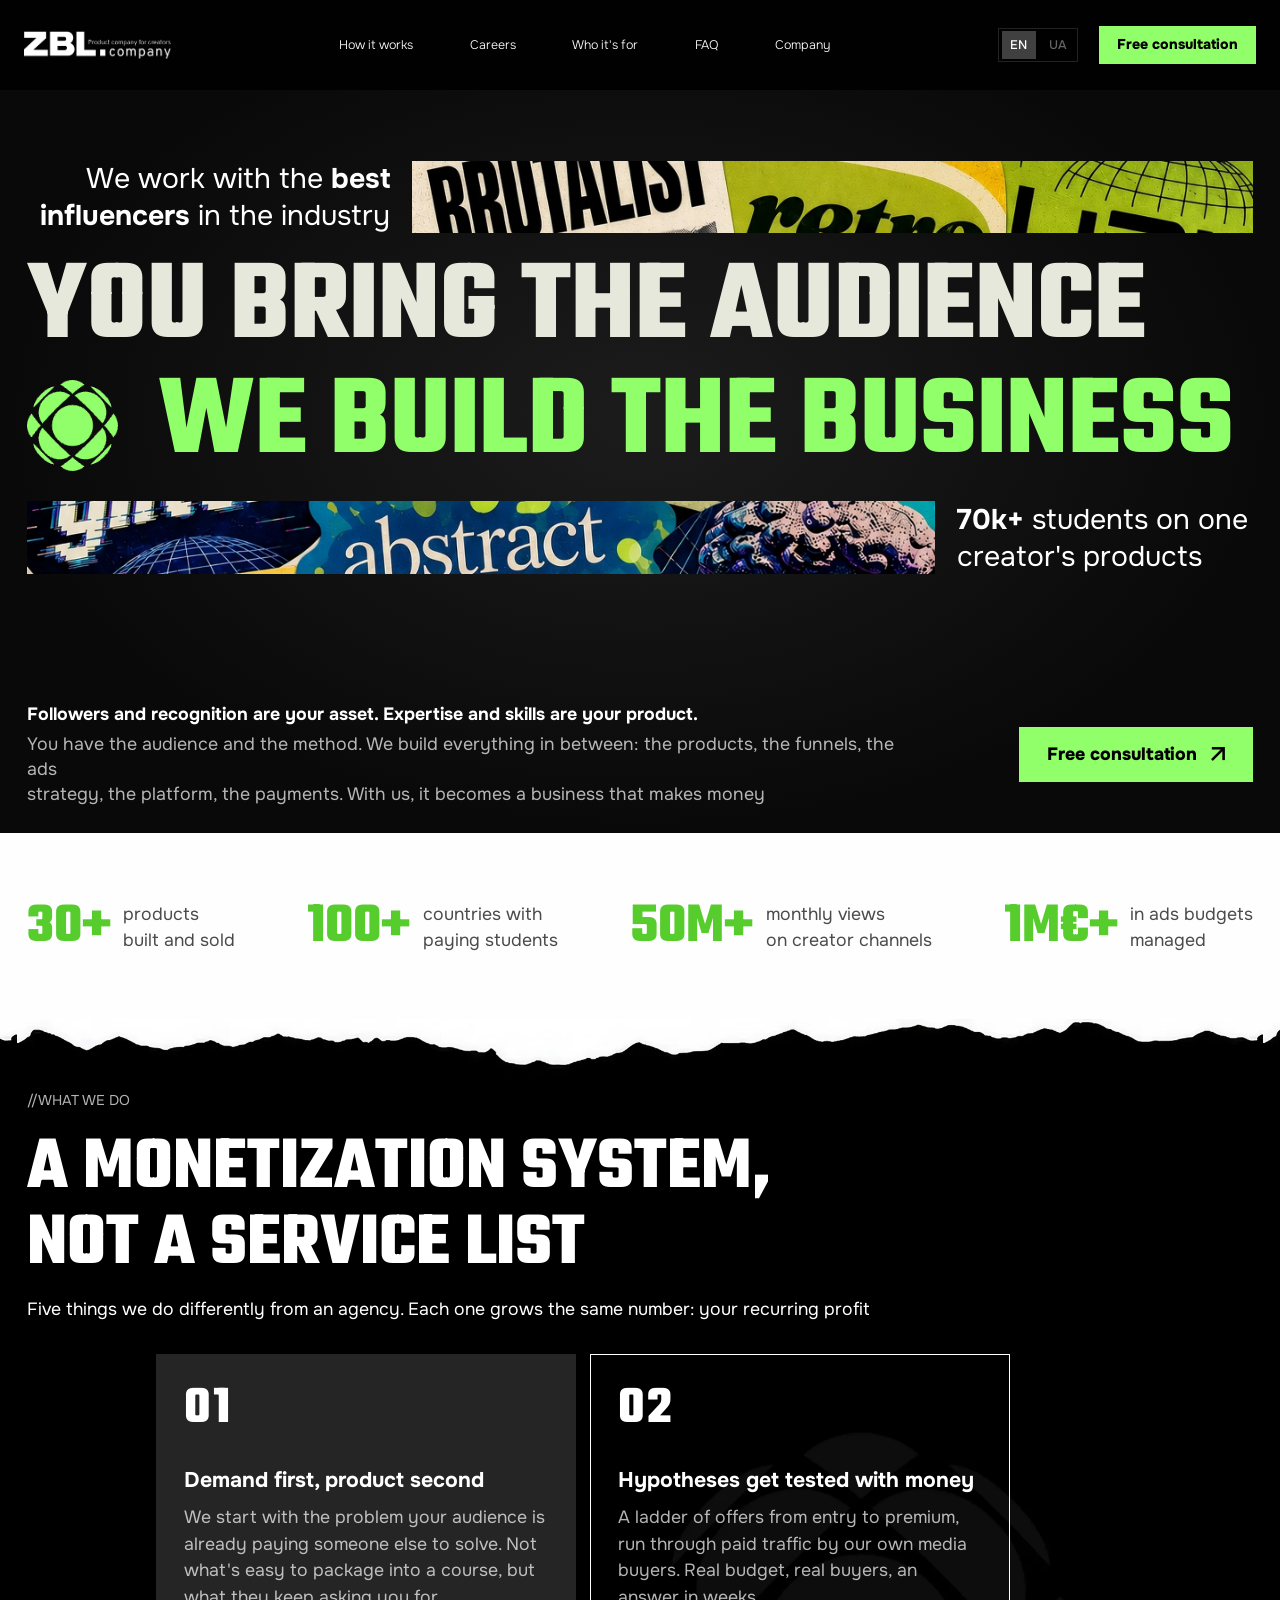
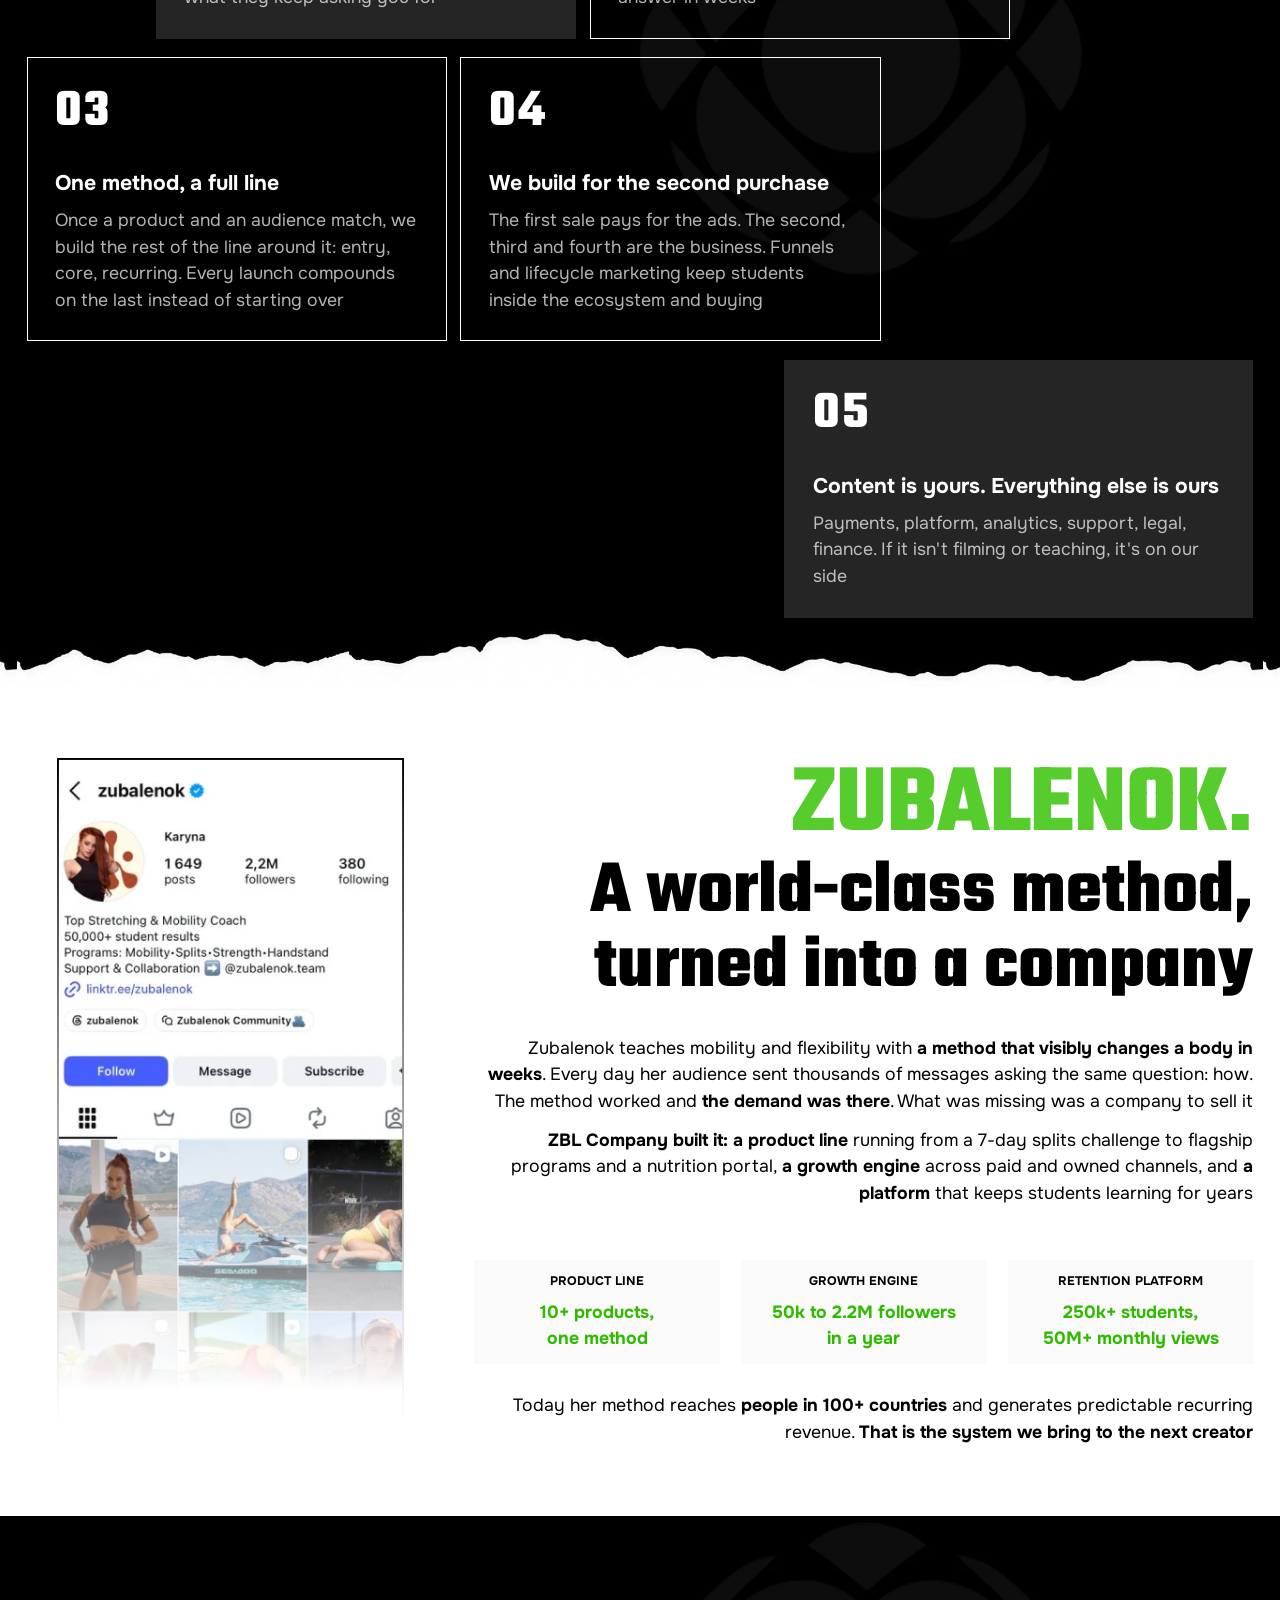
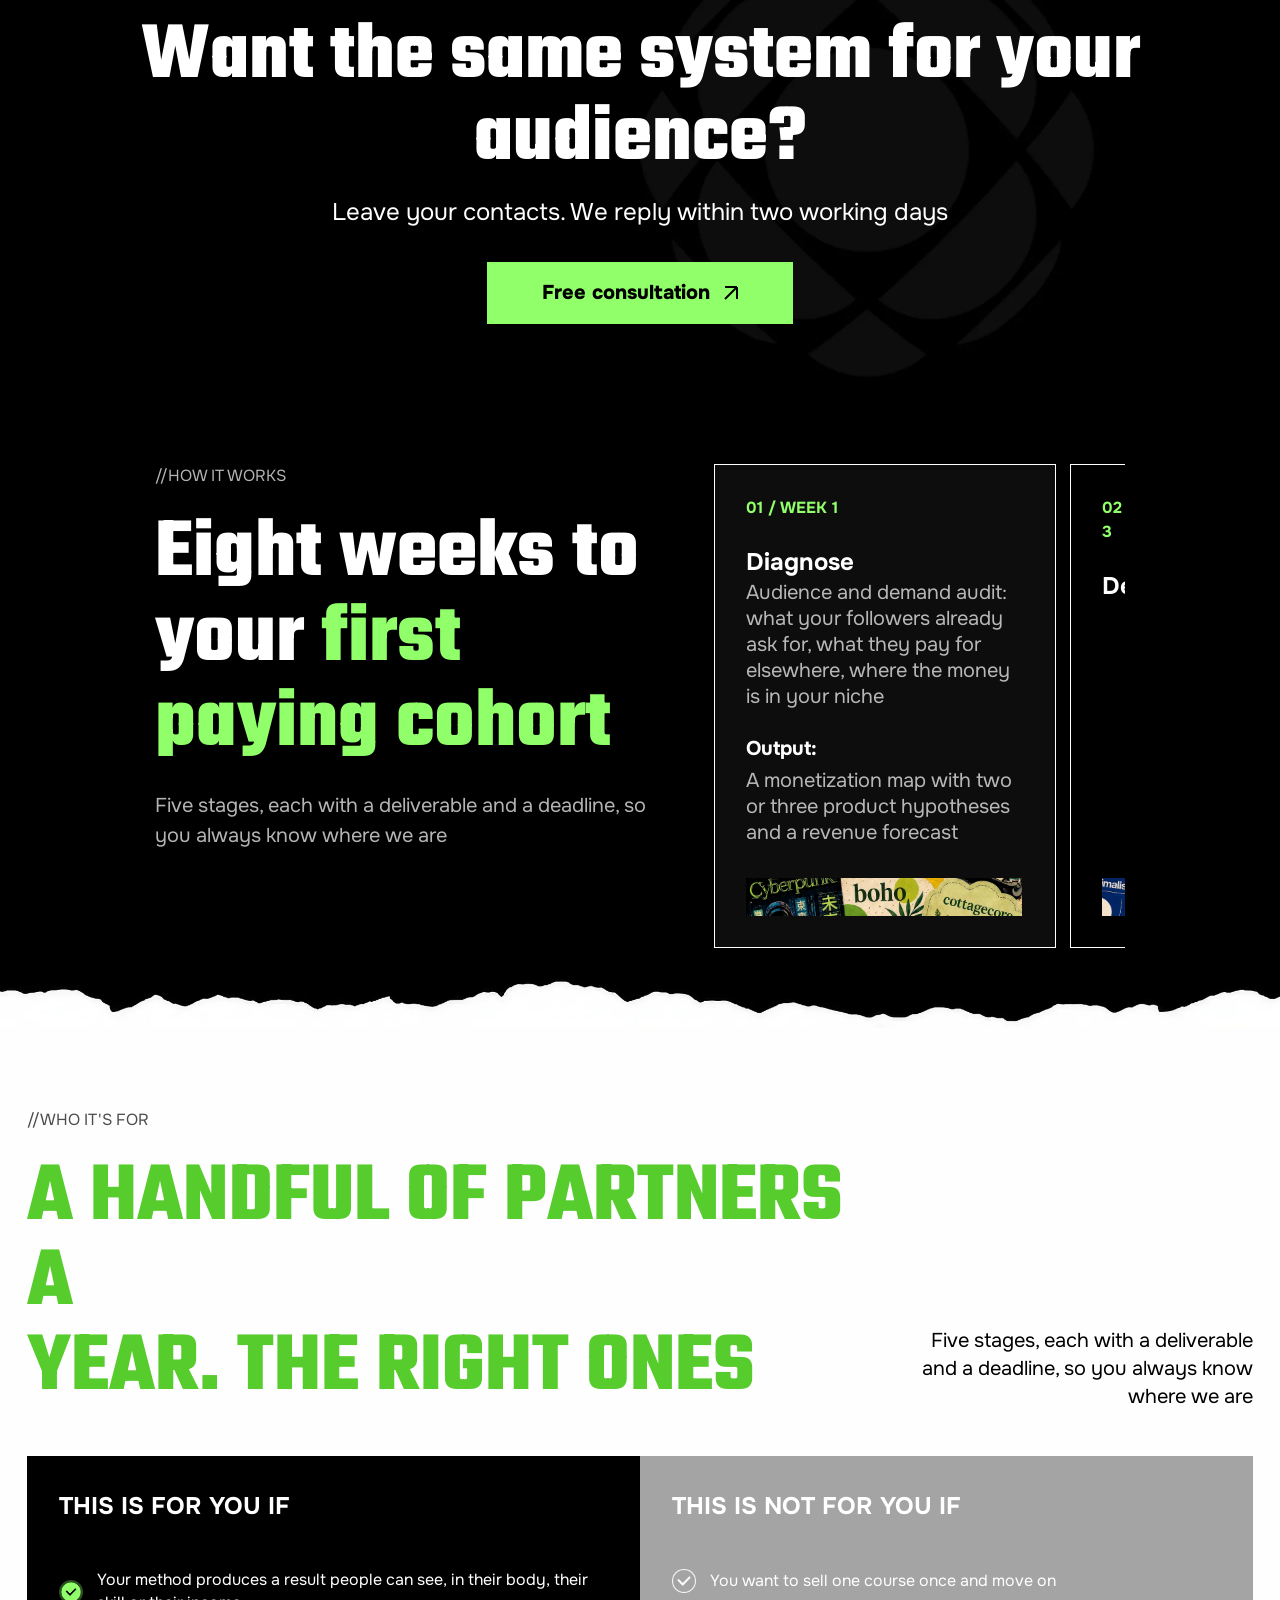
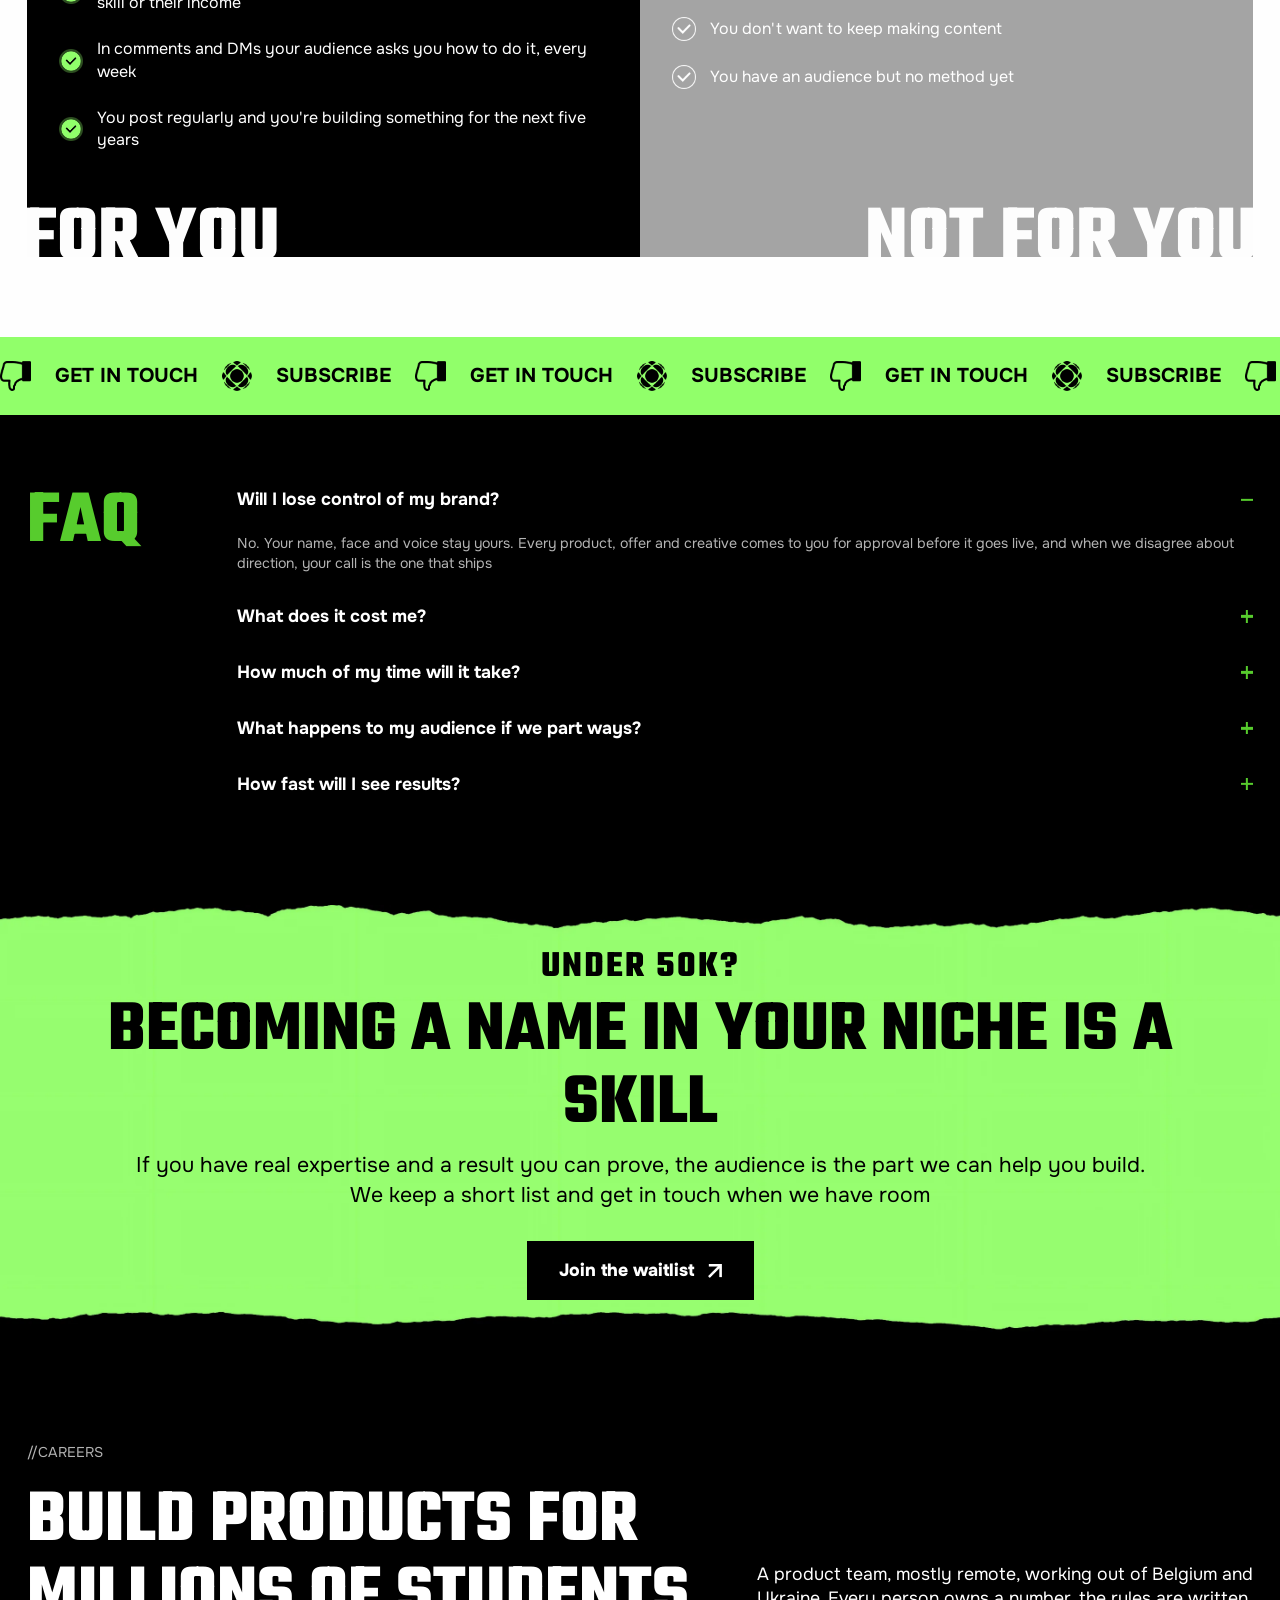
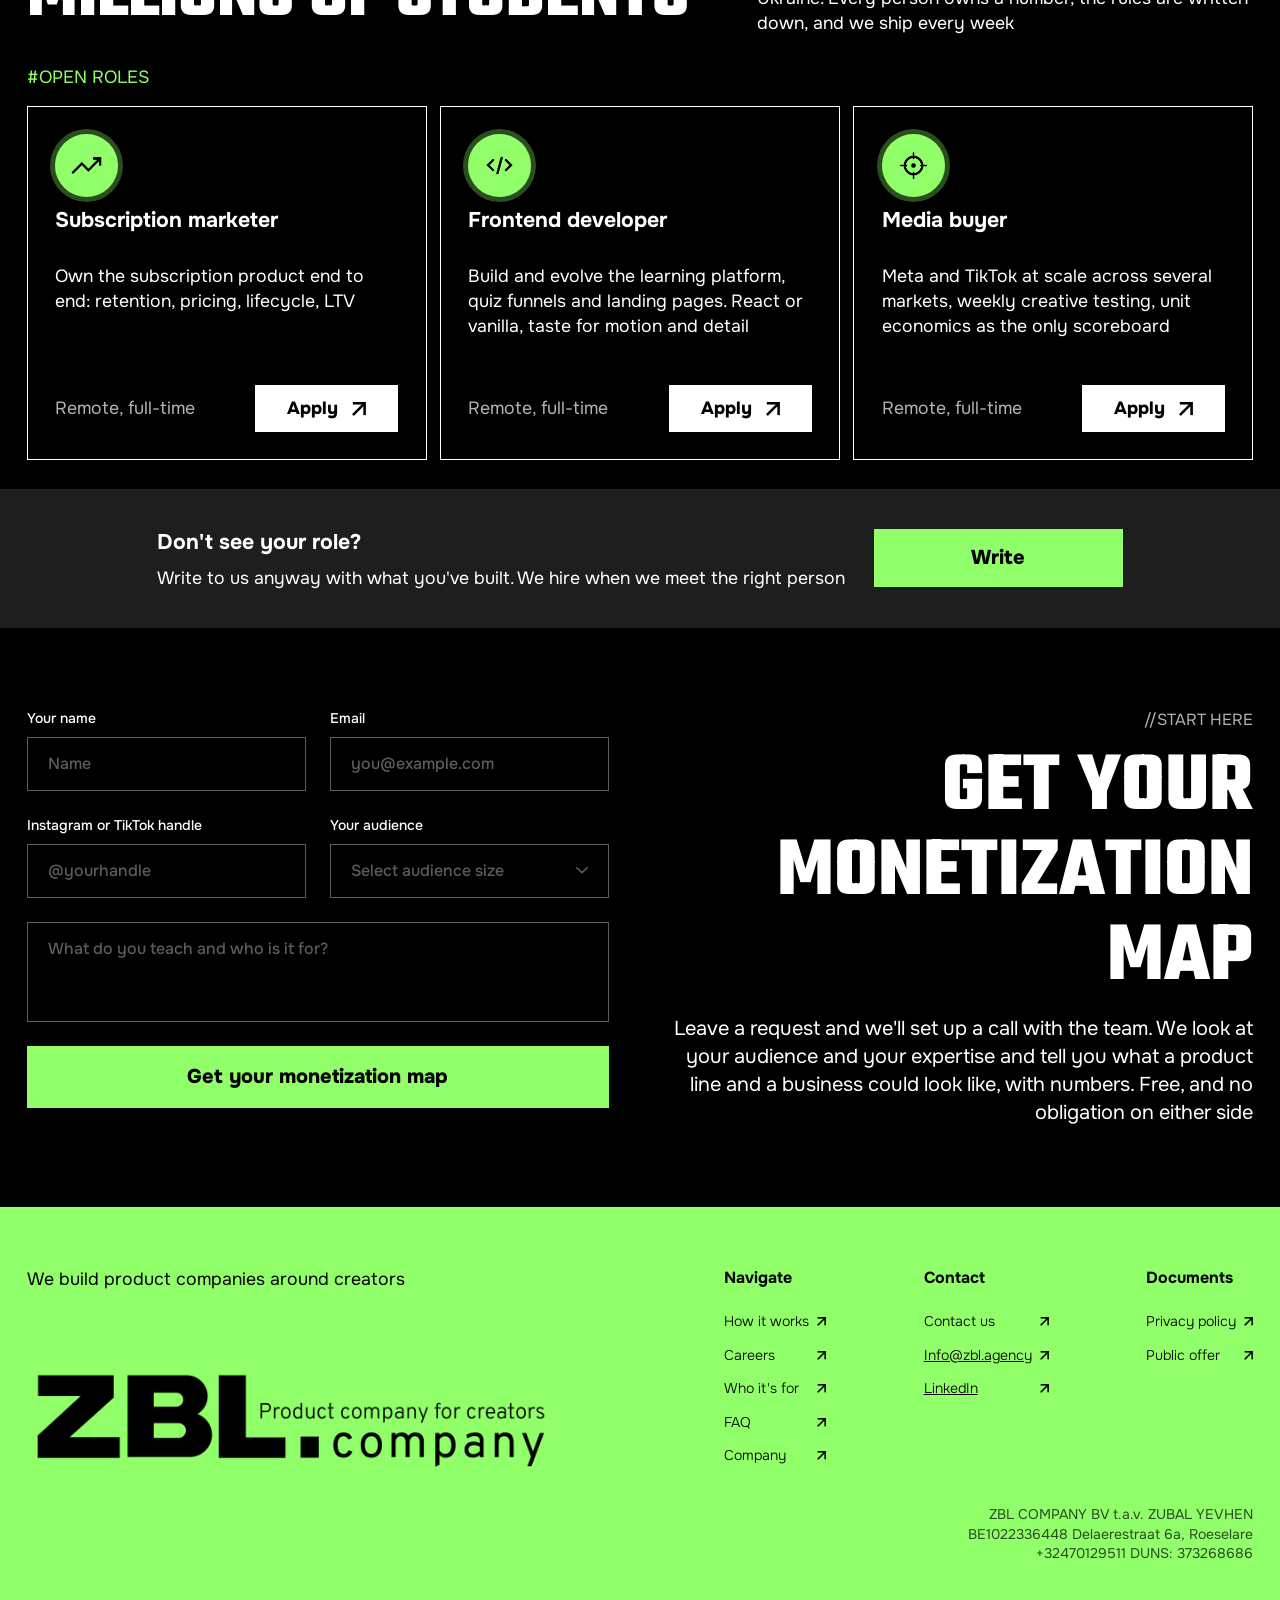
==== commit 331f7342: "first commit" ====
--- a/index.html
+++ b/index.html
@@ -14,80 +14,127 @@
 <body>
     <div class="wrapper">
         <div class="s1">
-        <!-- HERO SECTION -->
-        <div class="s1__hero-wrapper">
-            <header class="s1__header">
-            <img class="s1__logo" src="./images/img1.webp" alt="ZBL Company">
-            
-            <!-- Desktop Navigation -->
-            <nav class="s1__nav">
-                <a href="#" class="s1__nav-link">How it works</a>
-                <a href="#" class="s1__nav-link">Careers</a>
-                <a href="#" class="s1__nav-link">Who it's for</a>
-                <a href="#" class="s1__nav-link">FAQ</a>
-                <a href="#" class="s1__nav-link">Company</a>
-            </nav>
-
-            <div class="s1__header-actions">
-                <!-- Desktop Language Switcher -->
-                <div class="s1__lang">
-                <div class="s1__lang-item s1__lang-item--active">EN</div>
-                <div class="s1__lang-item">ua</div>
-                </div>
-                
-                <button class="s1__btn-small">Free consultation</button>
-                
-                <!-- Mobile Menu Button -->
-                <button class="s1__menu-btn">
-                <span></span><span></span><span></span>
-                </button>
-            </div>
-            </header>
-
-            <div class="s1__hero-content">
-            <div class="s1__row s1__row--top">
-                <div class="s1__row-text s1__row-text--right">
-                We work with the <br class="s1__mobile-br">
-                <strong>best influencers</strong> in <br class="s1__mobile-br">
-                the industry
-                </div>
-                <picture class="s1__row-pic">
-                <source media="(min-width: 864px)" srcset="./images/img6.webp">
-                <img class="s1__row-img" src="./images/img4.webp" alt="Retro 70s">
-                </picture>
-            </div>
-
-            <div class="s1__hero">
-                <div class="s1__hero-line s1__hero-line--light">YOU BRING THE AUDIENCE</div>
-                <div class="s1__hero-line s1__hero-line--green">
-                <img class="s1__hero-icon" src="./images/img3.webp" alt="Icon">
-                WE BUILD THE BUSINESS
-                </div>
-            </div>
-
-            <div class="s1__row s1__row--bottom">
-                <picture class="s1__row-pic">
-                <source media="(min-width: 864px)" srcset="./images/img7.webp">
-                <img class="s1__row-img" src="./images/img5.webp" alt="Abstract">
-                </picture>
-                <div class="s1__row-text s1__row-text--left s1__row-text--fixed">
-                <strong>70k+</strong> students on one creator's products
-                </div>
-            </div>
-            </div>
-
-            <footer class="s1__footer">
-            <p class="s1__desc">
-                <strong>Followers and recognition are your asset. Expertise and skills are your product.</strong>
-                <span>You have the audience and the method. We build everything in between: the products, the funnels, the ads <br> strategy, the platform, the payments. With us, it becomes a business that makes money</span>
-            </p>
-            <button class="s1__btn-large">
-                Free consultation
-                <img class="s1__btn-square" src="./images/img8.webp" alt="">
-            </button>
-            </footer>
-        </div>
-
+  <!-- HERO SECTION -->
+  <div class="s1__hero-wrapper">
+    <header class="s1__header">
+      <img class="s1__logo" src="./images/img1.webp" alt="ZBL Company">
+      
+      <!-- Desktop Navigation -->
+      <nav class="s1__nav">
+        <a href="#how_it_works" class="s1__nav-link">How it works</a>
+        <a href="#careers" class="s1__nav-link">Careers</a>
+        <a href="#who_for" class="s1__nav-link">Who it's for</a>
+        <a href="#faq" class="s1__nav-link">FAQ</a>
+        <a href="#company" class="s1__nav-link">Company</a>
+      </nav>
+
+      <div class="s1__header-actions">
+        <!-- Desktop Language Switcher -->
+        <div class="s1__lang">
+          <div class="s1__lang-item s1__lang-item--active">EN</div>
+          <div class="s1__lang-item">ua</div>
+        </div>
+        
+        <button class="s1__btn-small">Free consultation</button>
+        
+        <!-- Mobile Menu Button -->
+        <button class="s1__menu-btn" id="openMobileMenu">
+          <span></span><span></span><span></span>
+        </button>
+      </div>
+    </header>
+
+    <div class="s1__hero-content">
+      <div class="s1__row s1__row--top">
+        <div class="s1__row-text s1__row-text--right">
+          We work with the <br class="s1__mobile-br">
+          <strong>best influencers</strong> in <br class="s1__mobile-br">
+          the industry
+        </div>
+        <picture class="s1__row-pic">
+          <source media="(min-width: 864px)" srcset="./images/img6.webp">
+          <img class="s1__row-img" src="./images/img4.webp" alt="Retro 70s">
+        </picture>
+      </div>
+
+      <div class="s1__hero">
+        <div class="s1__hero-line s1__hero-line--light">YOU BRING THE AUDIENCE</div>
+        <div class="s1__hero-line s1__hero-line--green">
+          <img class="s1__hero-icon" src="./images/img3.webp" alt="Icon">
+          WE BUILD THE BUSINESS
+        </div>
+      </div>
+
+      <div class="s1__row s1__row--bottom">
+        <picture class="s1__row-pic">
+          <source media="(min-width: 864px)" srcset="./images/img7.webp">
+          <img class="s1__row-img" src="./images/img5.webp" alt="Abstract">
+        </picture>
+        <div class="s1__row-text s1__row-text--left s1__row-text--fixed">
+          <strong>70k+</strong> students on one creator's products
+        </div>
+      </div>
+    </div>
+
+    <footer class="s1__footer">
+      <p class="s1__desc">
+        <strong>Followers and recognition are your asset. Expertise and skills are your product.</strong>
+        <span>You have the audience and the method. We build everything in between: the products, the funnels, the ads <br> strategy, the platform, the payments. With us, it becomes a business that makes money</span>
+      </p>
+      <button class="s1__btn-large">
+        Free consultation
+        <img class="s1__btn-square" src="./images/img8.webp" alt="">
+      </button>
+    </footer>
+  </div>
+
+  <!-- ПОЛНОЕКРАННЕ МОБІЛЬНЕ МЕНЮ -->
+  <div class="s1__mobile-menu" id="mobileMenu">
+    
+    <!-- Шапка меню -->
+    <div class="s1__mobile-header">
+      <img src="./images/imgn7.webp" class="s1__mobile-brand" alt="">
+      <button class="s1__mobile-close" id="closeMobileMenu">
+        <span></span><span></span>
+      </button>
+    </div>
+
+    <!-- Навігація -->
+    <nav class="s1__mobile-nav">
+      <a href="#сontact" class="s1__mobile-link">
+        <span class="s1__mobile-link-text">Contact us</span>
+        <img src="./images/img8.webp" class="s1__mobile-link-square" alt="">
+      </a>
+      <a href="#how_it_works" class="s1__mobile-link">
+        <span class="s1__mobile-link-text">How it works</span>
+        <img src="./images/img8.webp" class="s1__mobile-link-square" alt="">
+      </a>
+      <a href="#careers" class="s1__mobile-link">
+        <span class="s1__mobile-link-text">Careers</span>
+        <img src="./images/img8.webp" class="s1__mobile-link-square" alt="">
+      </a>
+      <a href="#who_for" class="s1__mobile-link">
+        <span class="s1__mobile-link-text">Who it's for</span>
+        <img src="./images/img8.webp" class="s1__mobile-link-square" alt="">
+      </a>
+      <a href="#faq" class="s1__mobile-link">
+        <span class="s1__mobile-link-text">FAQ</span>
+        <img src="./images/img8.webp" class="s1__mobile-link-square" alt="">
+      </a>
+      <a href="#company" class="s1__mobile-link">
+        <span class="s1__mobile-link-text">Company</span>
+        <img src="./images/img8.webp" class="s1__mobile-link-square" alt="">
+      </a>
+    </nav>
+
+    <!-- Перемикач мов -->
+    <div class="s1__mobile-lang-wrap">
+      <div class="s1__mobile-lang-btn s1__mobile-lang-btn--active">EN</div>
+      <div class="s1__mobile-lang-btn">ua</div>
+    </div>
+  </div>
+
+</div>
         <div class="s2">
             <div class="s2__item">
                 <div class="s2__num">30+</div>
@@ -119,67 +166,64 @@
                 <p class="s3__desc">Five things we do differently from an agency. Each one grows the same number: your recurring profit</p>
             </header>
 
-            <!-- Сітка карток та зображень -->
             <div class="s3__grid">
-                
-                <!-- Картка 01 -->
-                <div class="s3__card s3__card--01 s3__card--filled">
-                <div class="s3__card-num">01</div>
-                <div class="s3__card-content">
-                    <h3 class="s3__card-title">Demand first, product second</h3>
-                    <p class="s3__card-text">We start with the problem your audience is already paying someone else to solve. Not what's easy to package into a course, but what they keep asking you for</p>
-                </div>
-                </div>
-
-                <!-- Картинка 1 (Img9/10) -->
-                <picture class="s3__pic s3__pic--1">
-                <source media="(min-width: 864px)" srcset="./images/img9.webp">
-                <img src="./images/img10.webp" alt="Retro graphic" class="s3__img">
-                </picture>
-
-                <!-- Картка 02 -->
-                <div class="s3__card s3__card--02 s3__card--outline">
-                <div class="s3__card-num">02</div>
-                <div class="s3__card-content">
-                    <h3 class="s3__card-title">Hypotheses get tested with money</h3>
-                    <p class="s3__card-text">A ladder of offers from entry to premium, run through paid traffic by our own media buyers. Real budget, real buyers, an answer in weeks</p>
-                </div>
-                </div>
-
-                <!-- Картинка 2 (Img11/12) -->
-                <picture class="s3__pic s3__pic--2">
-                <source media="(min-width: 864px)" srcset="./images/img11.webp">
-                <img src="./images/img12.webp" alt="Abstract graphic" class="s3__img">
-                </picture>
-
-                <!-- Картка 03 -->
-                <div class="s3__card s3__card--03 s3__card--outline">
-                <div class="s3__card-num">03</div>
-                <div class="s3__card-content">
-                    <h3 class="s3__card-title">One method, a full line</h3>
-                    <p class="s3__card-text">Once a product and an audience match, we build the rest of the line around it: entry, core, recurring. Every launch compounds on the last instead of starting over</p>
-                </div>
-                </div>
-
-                <!-- Картка 04 -->
-                <div class="s3__card s3__card--04 s3__card--outline">
-                <div class="s3__card-num">04</div>
-                <div class="s3__card-content s3__card-content--w410">
-                    <h3 class="s3__card-title">We build for the second purchase</h3>
-                    <p class="s3__card-text">The first sale pays for the ads. The second, third and fourth are the business. Funnels and lifecycle marketing keep students inside the ecosystem and buying</p>
-                </div>
-                </div>
-
-                <!-- Картка 05 -->
-                <div class="s3__card s3__card--05 s3__card--filled">
-                <div class="s3__card-num">05</div>
-                <div class="s3__card-content">
-                    <h3 class="s3__card-title">Content is yours. Everything else is ours</h3>
-                    <p class="s3__card-text">Payments, platform, analytics, support, legal, finance. If it isn't filming or teaching, it's on our side</p>
-                </div>
-                </div>
-
-            </div>
+  
+  <!-- ПЕРША ПОЛОСА (вправо) -->
+  <div class="s3__row s3__row--1">
+    <div class="s3__card s3__card--01 s3__card--filled">
+      <div class="s3__card-num">01</div>
+      <div class="s3__card-content">
+        <h3 class="s3__card-title">Demand first, product second</h3>
+        <p class="s3__card-text">We start with the problem your audience is already paying someone else to solve. Not what's easy to package into a course, but what they keep asking you for</p>
+      </div>
+    </div>
+    <div class="s3__card s3__card--02 s3__card--outline">
+      <div class="s3__card-num">02</div>
+      <div class="s3__card-content">
+        <h3 class="s3__card-title">Hypotheses get tested with money</h3>
+        <p class="s3__card-text">A ladder of offers from entry to premium, run through paid traffic by our own media buyers. Real budget, real buyers, an answer in weeks</p>
+      </div>
+    </div>
+    <picture class="s3__pic s3__pic--1">
+      <source media="(min-width: 864px)" srcset="./images/img9.webp">
+      <img src="./images/img10.webp" alt="Retro graphic" class="s3__img">
+    </picture>
+  </div>
+
+  <!-- ДРУГА ПОЛОСА (вліво) -->
+  <div class="s3__row s3__row--2">
+    <div class="s3__card s3__card--03 s3__card--outline">
+      <div class="s3__card-num">03</div>
+      <div class="s3__card-content">
+        <h3 class="s3__card-title">One method, a full line</h3>
+        <p class="s3__card-text">Once a product and an audience match, we build the rest of the line around it: entry, core, recurring. Every launch compounds on the last instead of starting over</p>
+      </div>
+    </div>
+    <div class="s3__card s3__card--04 s3__card--outline">
+      <div class="s3__card-num">04</div>
+      <div class="s3__card-content s3__card-content--w410">
+        <h3 class="s3__card-title">We build for the second purchase</h3>
+        <p class="s3__card-text">The first sale pays for the ads. The second, third and fourth are the business. Funnels and lifecycle marketing keep students inside the ecosystem and buying</p>
+      </div>
+    </div>
+  </div>
+
+  <!-- ТРЕТЯ ПОЛОСА (по краях) -->
+  <div class="s3__row s3__row--3">
+    <picture class="s3__pic s3__pic--2">
+      <source media="(min-width: 864px)" srcset="./images/img11.webp">
+      <img src="./images/img12.webp" alt="Abstract graphic" class="s3__img">
+    </picture>
+    <div class="s3__card s3__card--05 s3__card--filled">
+      <div class="s3__card-num">05</div>
+      <div class="s3__card-content">
+        <h3 class="s3__card-title">Content is yours. Everything else is ours</h3>
+        <p class="s3__card-text">Payments, platform, analytics, support, legal, finance. If it isn't filming or teaching, it's on our side</p>
+      </div>
+    </div>
+  </div>
+
+</div>
         </section>
         <section class="s4">
             <!-- Заголовок -->
@@ -844,5 +888,6 @@
     <script src="./js/slider.js"></script>
     <script src="./js/faq.js"></script>
     <script src="./js/form.js"></script>
+     <script src="./js/menu.js"></script>
 </body>
 </html>
--- a/css/nullStyle.css
+++ b/css/nullStyle.css
@@ -148,6 +148,7 @@
 .wrapper{
   margin: 0 auto;
   display: flex;
+  flex-direction: column;
   width: 100%;
   /* max-width: 1440px; */
   justify-content: center;
--- a/css/main.css
+++ b/css/main.css
@@ -13,7 +13,7 @@
    ========================================= */
 .s1__hero-wrapper {
   background: radial-gradient(ellipse 50% 50% at 50% 50%, #1C1C1C 0%, #090909 100%);
-  padding: clamp(33.6px, 10.51vw, 45px) clamp(18px, 5.6vw, 24px);
+  padding: 110px  clamp(18px, 5.6vw, 24px) clamp(33.6px, 10.51vw, 45px);
   display: flex;
   flex-direction: column;
   justify-content: space-between;
@@ -26,6 +26,15 @@
   justify-content: space-between;
   align-items: center;
   width: 100%;
+  position: fixed;
+  top: 0px;
+  left: 0;
+  z-index: 99;
+  padding: 0 clamp(18px, 5.6vw, 24px) ;
+
+  background-color: #000000de;
+  backdrop-filter: blur(10px);
+  height: 80px;
 }
 
 .s1__nav, .s1__lang {
@@ -198,13 +207,175 @@
    DESKTOP (від 864px та вище)
    Усі значення використовують clamp для скейлу до 1440px
    ========================================= */
+
+
+   /* =========================================
+   FULLSCREEN MOBILE MENU
+   ========================================= */
+.s1__mobile-menu {
+  position: fixed;
+  top: 0;
+  left: 0;
+  width: 100vw;
+  height: 100vh;
+  background: #91FF6A;
+  z-index: 9999;
+  display: flex;
+  flex-direction: column;
+  justify-content: space-between;
+  box-sizing: border-box;
+  padding: clamp(33.6px, 10.51vw, 45px) clamp(18px, 5.6vw, 24px);
+  
+  /* Анімація виїзду справа */
+  transform: translateX(100%);
+  transition: transform 0.4s cubic-bezier(0.4, 0, 0.2, 1);
+}
+
+.s1__mobile-menu.is-open {
+  transform: translateX(0);
+}
+
+.s1__mobile-header {
+  display: flex;
+  justify-content: space-between;
+  align-items: center;
+  width: 100%;
+}
+
+/* Текстовий логотип з вашого HTML */
+.s1__mobile-brand {
+  position: relative;
+  width: clamp(125.5px, 39.25vw, 168px);
+  height: clamp(23px, 7.24vw, 31px);
+}
+
+.s1__mobile-brand-title {
+  position: absolute;
+  left: clamp(72.5px, 22.66vw, 97px);
+  top: clamp(10.5px, 3.27vw, 14px);
+  color: #000;
+  font-size: clamp(11.6px, 3.64vw, 15.6px);
+  font-family: 'Overpass', sans-serif;
+  letter-spacing: clamp(0.81px, 0.25vw, 1.09px);
+  line-height: 1.25;
+}
+
+.s1__mobile-brand-desc {
+  position: absolute;
+  left: clamp(54.5px, 17.05vw, 73px);
+  top: clamp(7.5px, 2.33vw, 10px);
+  width: clamp(71px, 22.19vw, 95px);
+  color: #000;
+  font-size: clamp(5.4px, 1.68vw, 7.21px);
+  font-family: 'Overpass', sans-serif;
+  font-weight: 300;
+  line-height: 0.9;
+}
+
+.s1__mobile-brand-dot {
+  position: absolute;
+  left: clamp(65px, 20.32vw, 87px);
+  top: clamp(15.7px, 4.9vw, 21px);
+  width: clamp(4.5px, 1.4vw, 6px);
+  height: clamp(5.2px, 1.63vw, 7px);
+  background: #000;
+}
+
+/* Кнопка закриття (Хрестик) */
+.s1__mobile-close {
+  background: #000;
+  border: none;
+  width: clamp(33.6px, 10.51vw, 45px);
+  height: clamp(33.6px, 10.51vw, 45px);
+  display: flex;
+  justify-content: center;
+  align-items: center;
+  position: relative;
+  cursor: pointer;
+}
+
+.s1__mobile-close span {
+  position: absolute;
+  width: clamp(13.4px, 4.2vw, 18px);
+  height: 2px;
+  background: #fff;
+}
+
+.s1__mobile-close span:nth-child(1) { transform: rotate(45deg); }
+.s1__mobile-close span:nth-child(2) { transform: rotate(-45deg); }
+
+/* Навігація */
+.s1__mobile-nav {
+  display: flex;
+  flex-direction: column;
+  gap: clamp(33.6px, 10.51vw, 45px);
+  width: 100%;
+}
+
+.s1__mobile-link {
+  display: flex;
+  justify-content: space-between;
+  align-items: center;
+  text-decoration: none;
+  width: 100%;
+}
+
+.s1__mobile-link-text {
+  color: #000;
+  font-family: 'Teko', sans-serif;
+  font-weight: 700;
+  font-size: clamp(30px, 9.34vw, 40px);
+  text-transform: uppercase;
+  line-height: 1.25;
+}
+
+.s1__mobile-link-square {
+  width: clamp(18px, 5.6vw, 24px);
+  height: clamp(18px, 5.6vw, 24px);
+  outline-offset: clamp(-1.5px, -0.46vw, -2px);
+}
+
+/* Перемикач мови */
+.s1__mobile-lang-wrap {
+  display: flex;
+  width: 100%;
+  padding: clamp(3px, 0.93vw, 4px);
+  outline: 1px solid rgba(0, 0, 0, 0.60);
+  outline-offset: -1px;
+  gap: clamp(3px, 0.93vw, 4px);
+  box-sizing: border-box;
+}
+
+.s1__mobile-lang-btn {
+  flex: 1;
+  height: clamp(23px, 7.24vw, 31px);
+  display: flex;
+  justify-content: center;
+  align-items: center;
+  font-family: 'Onest', sans-serif;
+  font-size: clamp(15px, 4.67vw, 20px);
+  font-weight: 500;
+  text-transform: uppercase;
+  color: #000;
+  cursor: pointer;
+}
+
+.s1__mobile-lang-btn--active {
+  background: #000;
+  color: #fff;
+}
+
 @media (min-width: 864px) {
+  .s1__mobile-menu {
+    display: none !important; /* Ховаємо мобільне меню на ПК */
+  }
+
   .s1__mobile-br { display: none; }
 
   /* HERO DESKTOP */
   .s1__hero-wrapper {
     min-height: clamp(614.4px, 65.11vw, 924px);
-    padding: clamp(18px, 2.08vw, 30px);
+    padding: 160px clamp(18px, 2.08vw, 30px) clamp(18px, 2.08vw, 30px) clamp(18px, 2.08vw, 30px);
     position: relative;
     justify-content: space-between;
   }
@@ -212,6 +383,7 @@
   .s1__header {
     width: 100%;
     align-items: center;
+    height: 90px;
   }
 
   .s1__logo {
@@ -437,7 +609,6 @@
 
 
 
-
 .s3 {
   width: 100%;
   margin: 0 auto;
@@ -511,6 +682,14 @@
   gap: clamp(15.2px, 4.77vw, 21px) clamp(5.8px, 1.81vw, 8px);
 }
 
+/* 
+  Робимо так, щоб ряди зникли для Flexbox на мобільному. 
+  Це дозволить мобільним елементам вишукуватись за властивістю order.
+*/
+.s3__row {
+  display: contents; 
+}
+
 .s3__card {
   padding: clamp(17.4px, 5.45vw, 24px) clamp(10.1px, 3.18vw, 14px);
   display: flex;
@@ -568,7 +747,7 @@
   object-fit: cover;
 }
 
-/* Строге позиціонування під мобільний скрін (image_96f5a1) */
+/* Строге позиціонування під мобільний скрін */
 .s3__card--01 { 
   width: calc(100% - clamp(68.3px, 21.36vw, 94px) - clamp(5.8px, 1.81vw, 8px)); 
   flex: none; 
@@ -597,7 +776,7 @@
   order: 5; 
 }
 
-/* Віднімаємо рівно половину gap (від clamp(5.8, 1.81vw, 8)) щоб влізло рівно в один ряд */
+/* Віднімаємо рівно половину gap щоб влізло рівно в один ряд */
 .s3__card--04 { 
   width: calc(50% - clamp(2.9px, 0.905vw, 4px)); 
   flex: none; 
@@ -611,7 +790,7 @@
 
 
 /* =========================================
-   DESKTOP (від 864px та вище - CSS Grid)
+   DESKTOP (від 864px та вище - Чистий Flexbox)
    ========================================= */
 @media (min-width: 864px) {
   .s3 {
@@ -626,12 +805,32 @@
   .s3__title { font-size: clamp(51px, 5.9vw, 85px); }
   .s3__desc { font-size: clamp(12px, 1.38vw, 20px); }
 
-  /* Grid & Cards Desktop */
+  /* Flexbox Grid Desktop */
+  .s3__grid {
+    display: flex;
+    flex-direction: column; /* Сітка стає стовпчиком для 3 рядів */
+    gap: clamp(12.6px, 1.45vw, 21px);
+  }
+
+  /* Повертаємо рядам їхні властивості на ПК */
+  .s3__row {
+    display: flex;
+    flex-direction: row;
+    align-items: stretch;
+    gap: clamp(9px, 1.04vw, 15px);
+    width: 100%;
+  }
+
+  /* РОЗПОДІЛ РЯДІВ ЗА ДИЗАЙНОМ */
+  .s3__row--1 { justify-content: flex-end; }       /* Перша полоса строго вправо */
+  .s3__row--2 { justify-content: flex-start; }     /* Друга полоса строго вліво */
+  .s3__row--3 { justify-content: space-between; }  /* Третя розкинута по краях */
+
+  /* Скидання мобільних параметрів для карток */
   .s3__card {
     padding: clamp(19.2px, 2.22vw, 32px);
     gap: clamp(19.2px, 2.22vw, 32px);
-    width: auto;  /* Скидання мобільних flex-параметрів */
-    flex: none; 
+    order: 0 !important; /* Відключаємо мобільний порядок */
   }
 
   .s3__card-num {
@@ -642,45 +841,38 @@
   .s3__card-text { font-size: clamp(12px, 1.38vw, 20px); }
   .s3__card-content--w410 { max-width: clamp(246px, 28.47vw, 410px); }
 
-  /* Перемикаємо на Grid для точного відтворення скріну image_8c85b2 */
-  .s3__grid {
-    display: grid;
-    /* 3 колонки: ліва фіксована, центральна тягнеться, права фіксована */
-    grid-template-columns: 
-      clamp(278.4px, 32.22vw, 464px) 
-      1fr                            
-      clamp(155.4px, 17.98vw, 259px);
-    gap: clamp(12.6px, 1.45vw, 21px) clamp(9px, 1.04vw, 15px);
-  }
-
-  /* Ряд 1 */
-  .s3__card--01 { grid-column: 1; grid-row: 1; margin-left: 30%; margin-right: -32%; }
-  .s3__card--02 { grid-column: 2; grid-row: 1; width: 75%; margin-left: auto; }
-  .s3__pic--1   { grid-column: 3; grid-row: 1; width: 100%; height: 100%; }
-  
-  /* Ряд 2 */
-  .s3__card--03 { grid-column: 1; grid-row: 2; }
-  .s3__card--04 { grid-column: 2; grid-row: 2; }
-  /* Третя колонка у другому ряду залишається пустою, як на макеті */
-
-  /* Ряд 3 */
+  /* ==========================================
+     СТРОГІ ШИРИНИ ПІД ДЕСКТОП (max 473px / 528px)
+     ========================================== */
+  
+  /* Картки 01, 02, 03, 04 - макс 473px на великих екранах */
+  .s3__card--01,
+  .s3__card--02,
+  .s3__card--03,
+  .s3__card--04 { 
+    width: clamp(283px, 32.84vw, 473px); 
+    flex: none; 
+  }
+
+  /* Картка 05 - макс 528px */
+  .s3__card--05 { 
+    width: clamp(316px, 36.66vw, 528px); 
+    flex: none; 
+  }
+
+  /* Картинки */
+  .s3__pic--1 { 
+    width: clamp(155.4px, 17.98vw, 259px); 
+    flex: none; 
+    order: 0 !important; 
+  }
+  
   .s3__pic--2 { 
-    grid-column: 1; 
-    grid-row: 3;
     width: clamp(206.4px, 23.88vw, 344px); 
-    justify-self: start;
-  }
-  
-  .s3__card--05 { 
-    /* Розтягуємо з 2 до 3 колонки і притискаємо до правого краю */
-    grid-column: 2 / 4; 
-    grid-row: 3; 
-    justify-self: end;
-    max-width: clamp(336px, 38vw, 560px); 
-  }
-}
-
-
+    flex: none; 
+    order: 0 !important; 
+  }
+}
 
 
 
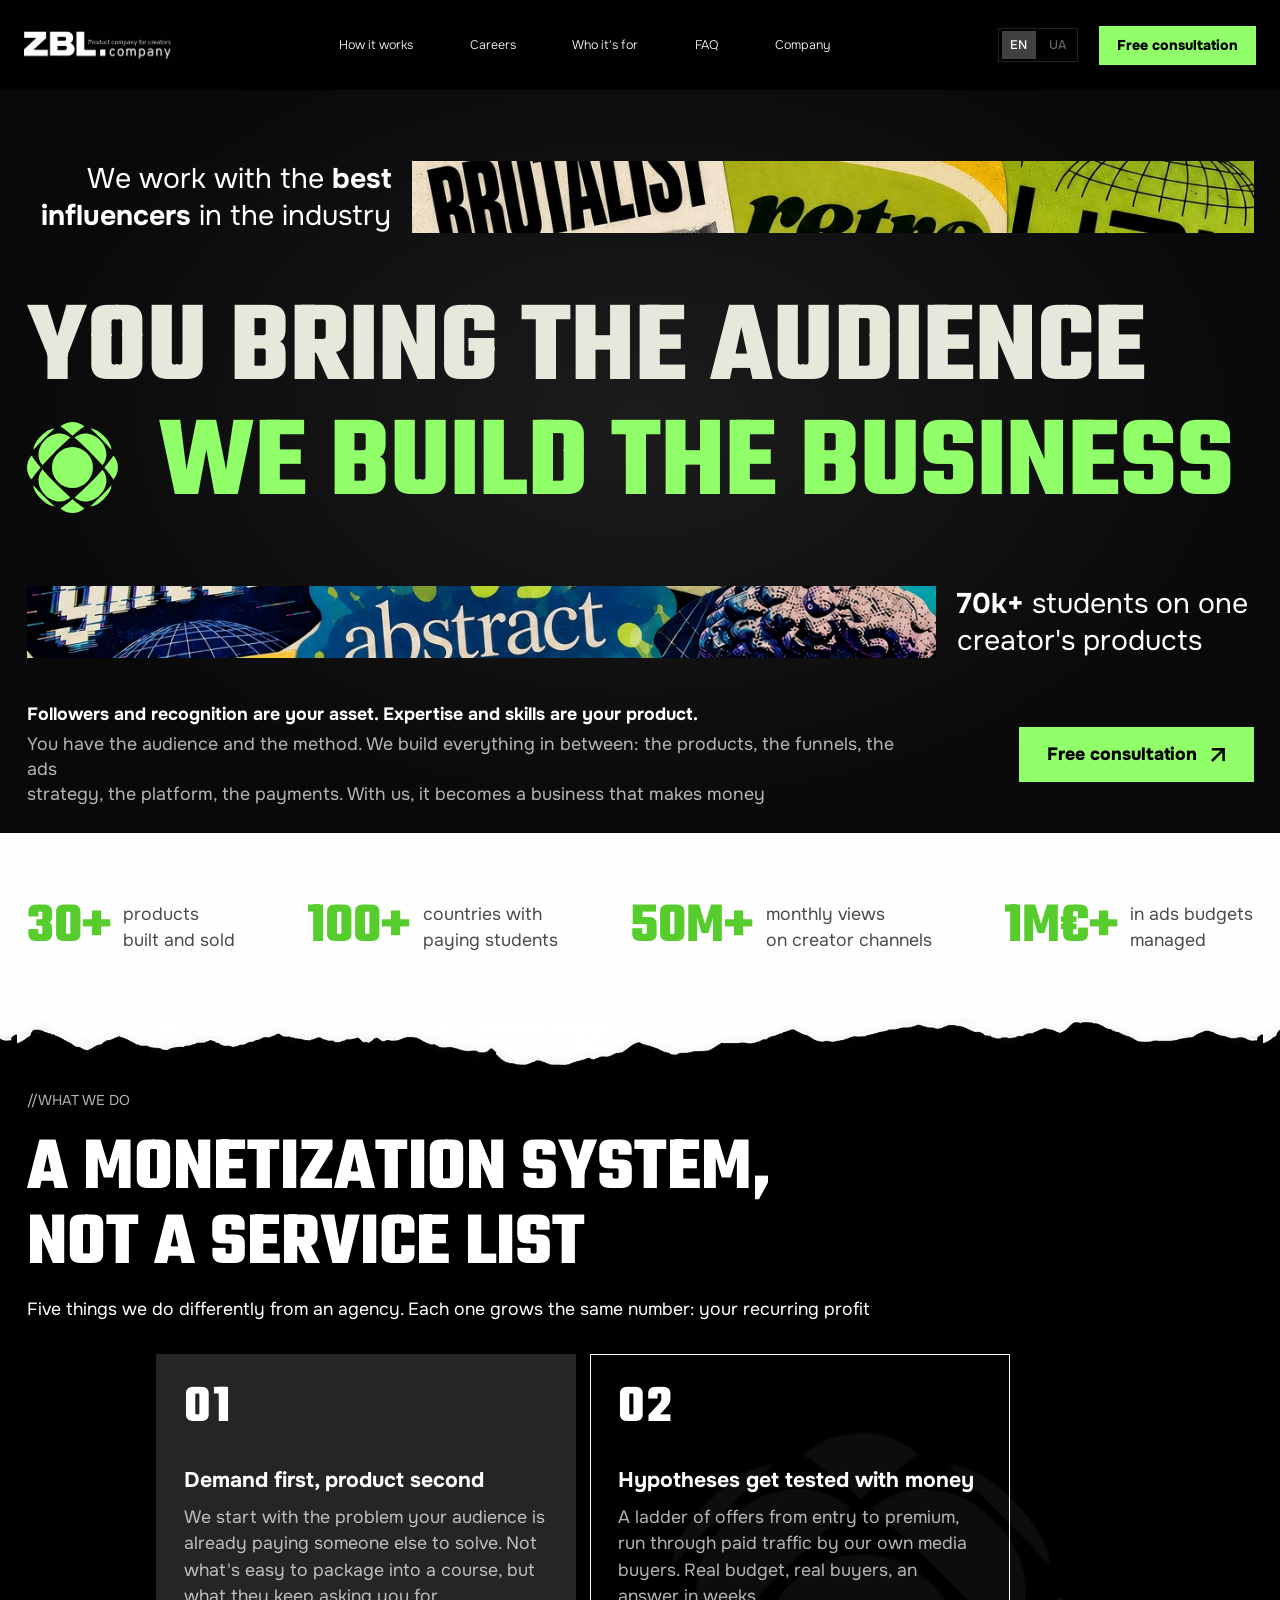
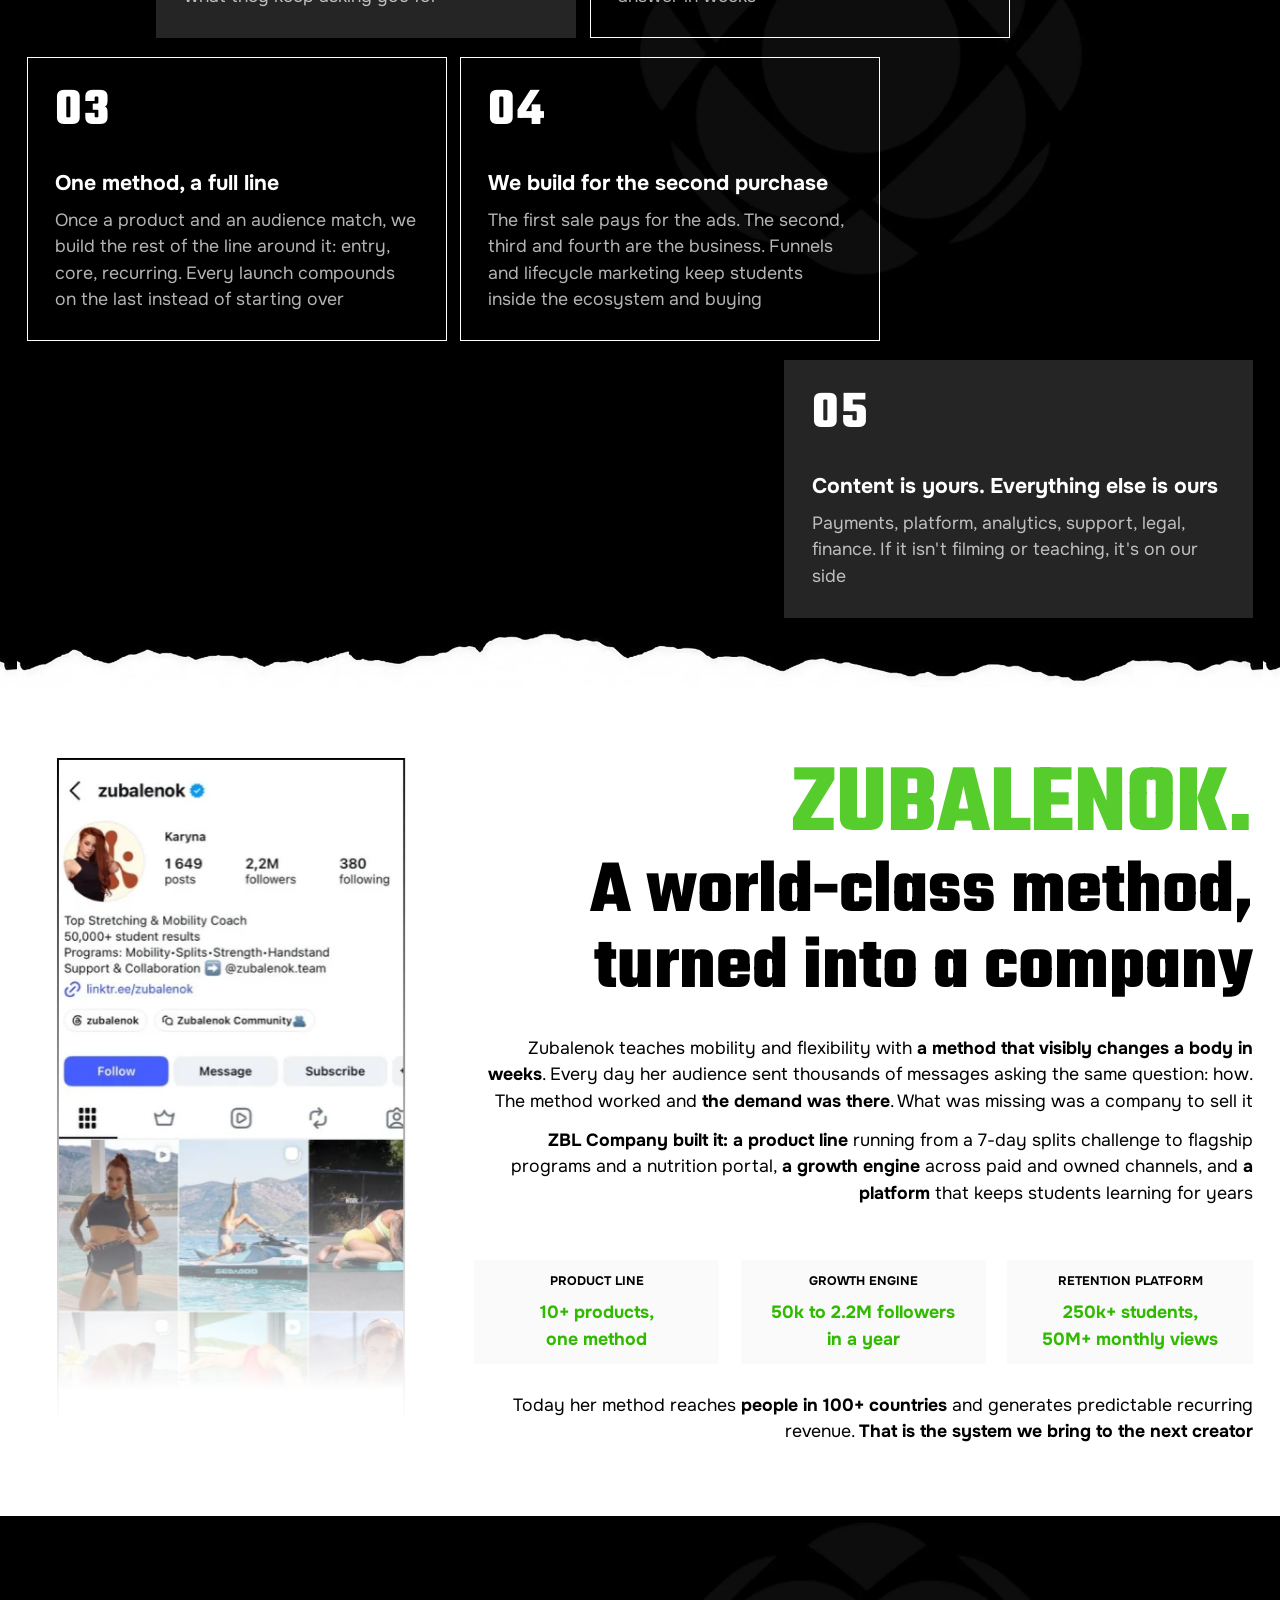
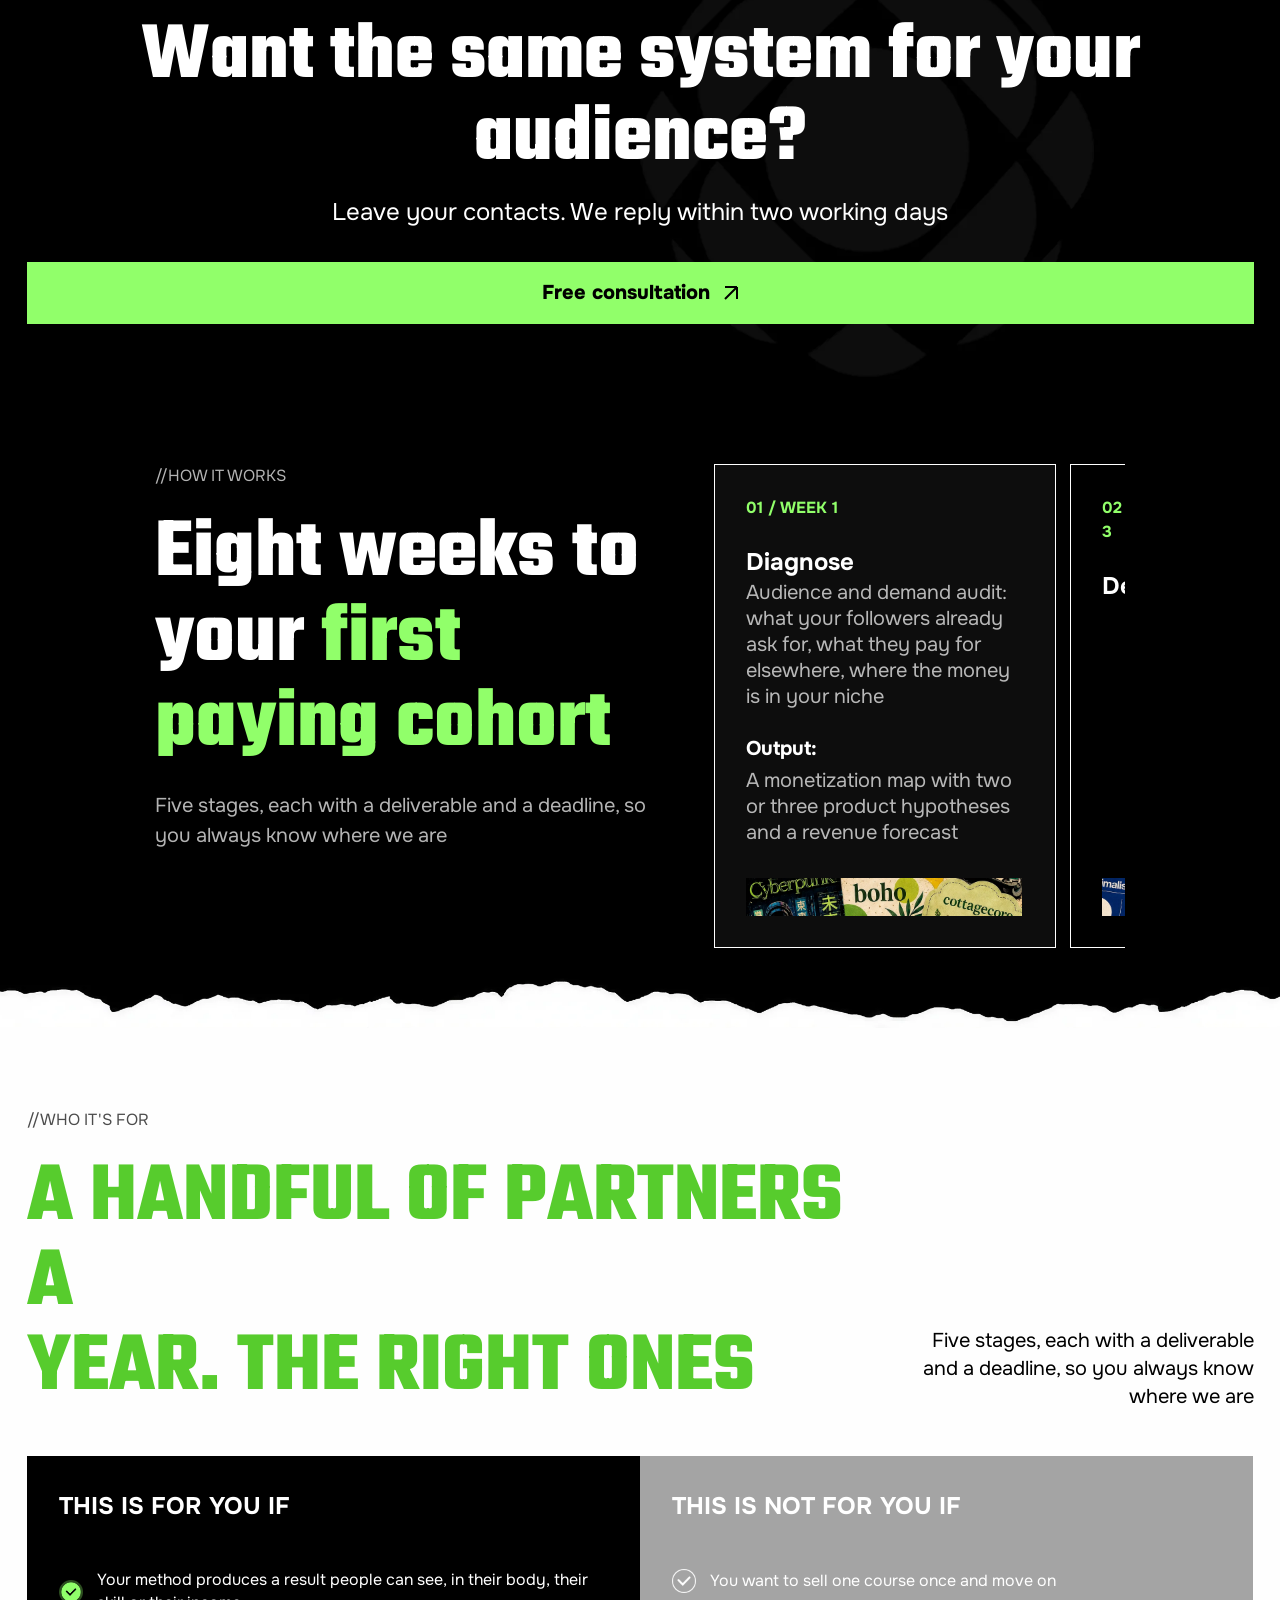
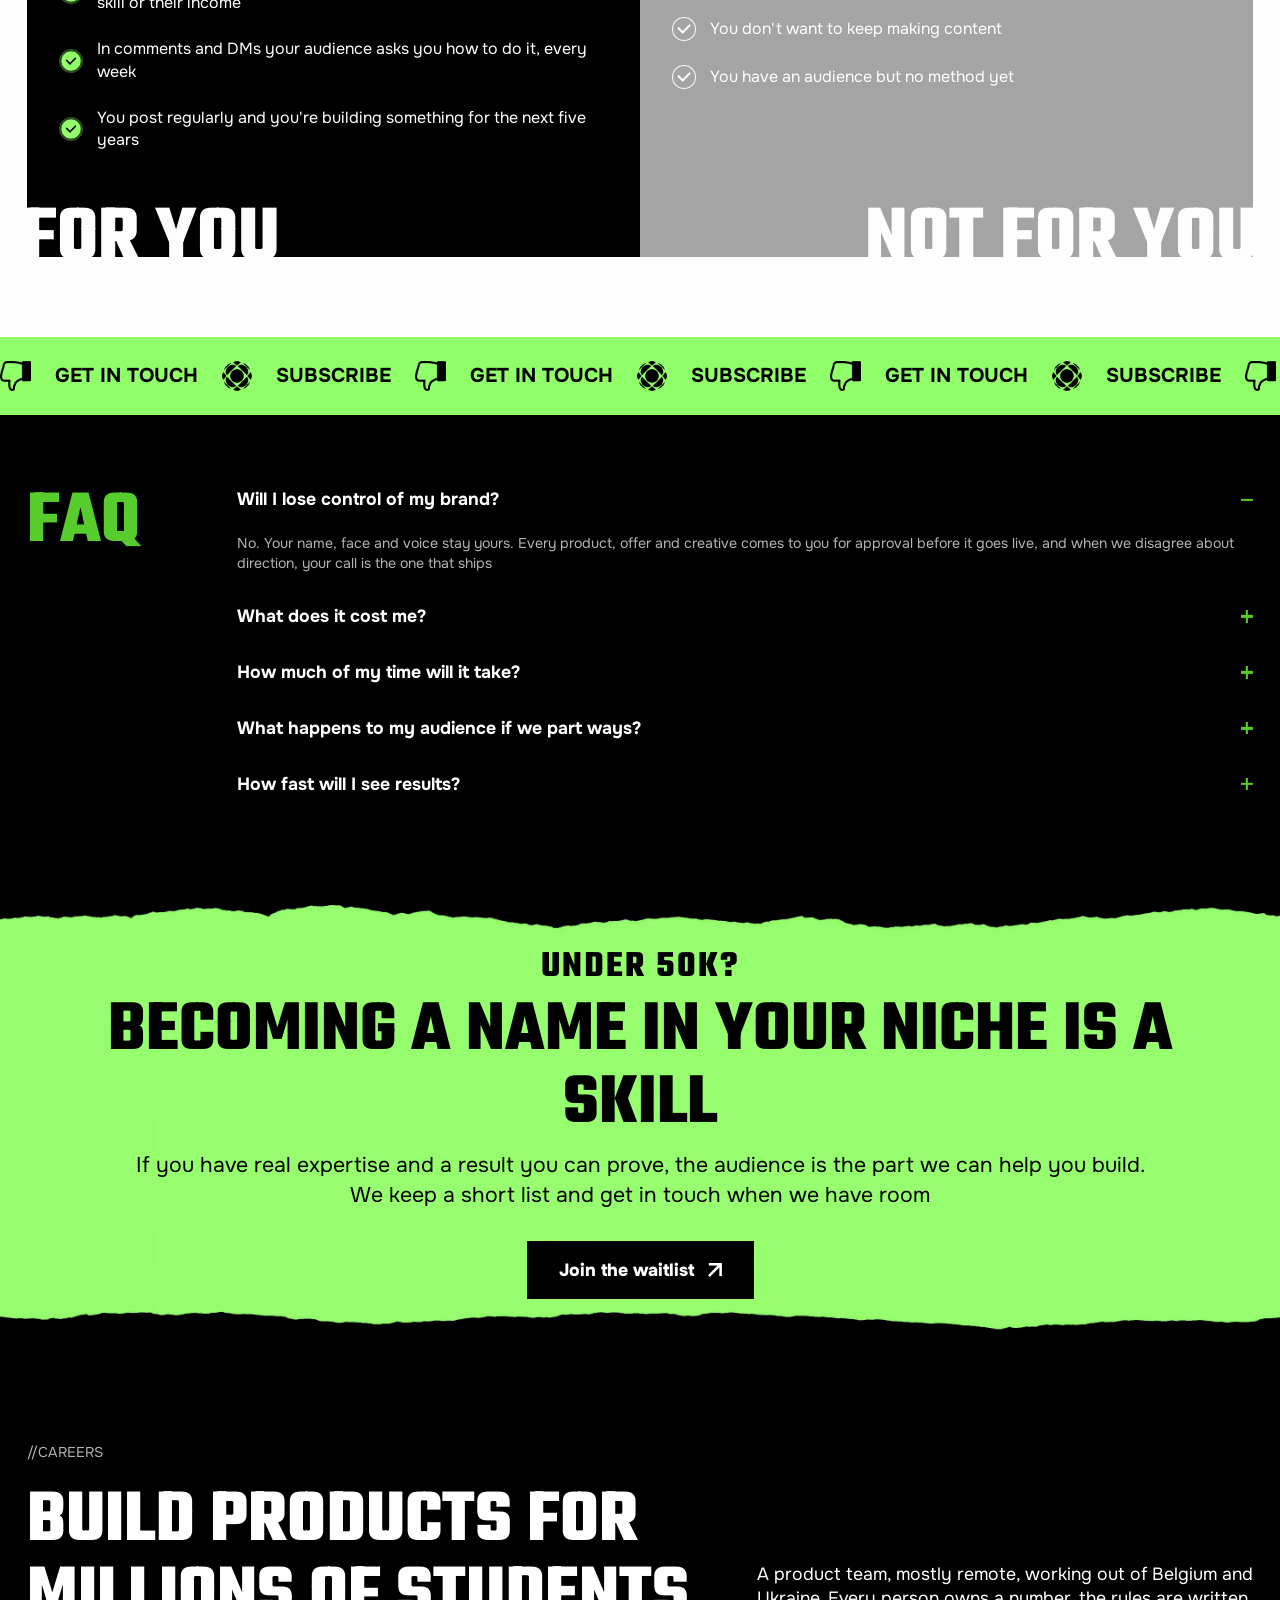
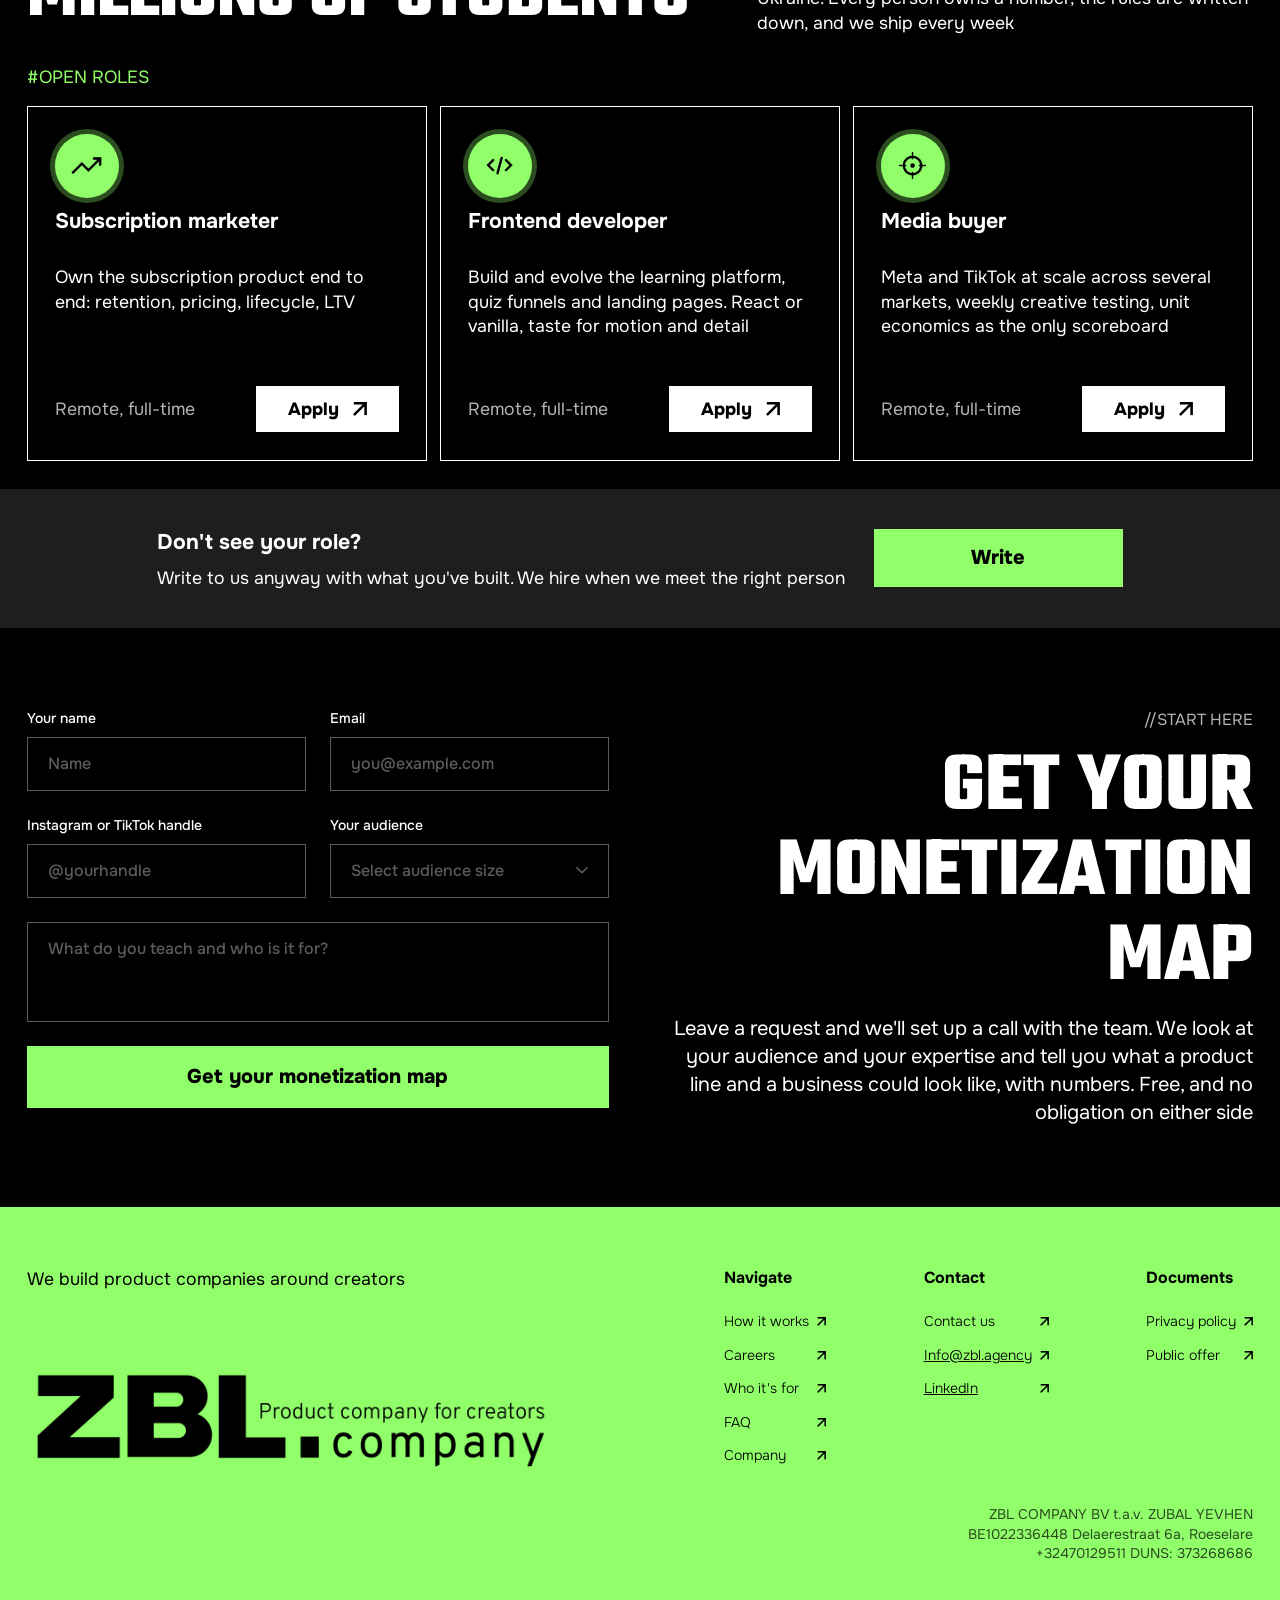
==== commit 797c7aa0: "fddf" ====
--- a/index.html
+++ b/index.html
@@ -7,6 +7,7 @@
     <link rel="preconnect" href="https://fonts.gstatic.com" crossorigin>
     <link href="https://fonts.googleapis.com/css2?family=Onest:wght@400;700;800&family=Overpass:wght@300;400&family=Teko:wght@700&display=swap" rel="stylesheet">
     <link rel="stylesheet" href="./css/nullStyle.css">
+    <link rel="stylesheet" href="./css/anim.css">
     <link rel="stylesheet" href="./css/main.css">
     <link rel="stylesheet" href="https://cdn.jsdelivr.net/npm/swiper@11/swiper-bundle.min.css" />
     <title>ZBL</title>
@@ -35,7 +36,7 @@
           <div class="s1__lang-item">ua</div>
         </div>
         
-        <button class="s1__btn-small">Free consultation</button>
+        <button class="s1__btn-small magnetic">Free consultation</button>
         
         <!-- Mobile Menu Button -->
         <button class="s1__menu-btn" id="openMobileMenu">
@@ -59,10 +60,27 @@
 
       <div class="s1__hero">
         <div class="s1__hero-line s1__hero-line--light">YOU BRING THE AUDIENCE</div>
-        <div class="s1__hero-line s1__hero-line--green">
-          <img class="s1__hero-icon" src="./images/img3.webp" alt="Icon">
-          WE BUILD THE BUSINESS
-        </div>
+       <div class="s1__hero-line s1__hero-line--green">
+        <!-- Оновлений SVG з fill="currentColor" -->
+        <svg class="s1__hero-icon" xmlns="http://www.w3.org/2000/svg" width="115" height="115" viewBox="0 0 115 115" fill="none">
+          <path fill-rule="evenodd" clip-rule="evenodd" d="M75.7482 39.1823C65.6656 29.0533 49.2602 29.0549 39.1793 39.1807C29.0486 49.2649 29.047 65.6719 39.1745 75.7545C49.257 85.8835 65.6656 85.8819 75.7482 75.7512C85.8773 65.6703 85.8805 49.2681 75.7482 39.1823Z" fill="currentColor"/>
+          <path fill-rule="evenodd" clip-rule="evenodd" d="M22.765 22.7652C13.9367 31.3689 11.202 44.8583 19.5651 54.742C29.8674 42.9127 42.9205 29.8628 54.7481 19.5621C44.8645 11.1974 31.3671 13.9386 22.765 22.7652Z" fill="currentColor"/>
+          <path fill-rule="evenodd" clip-rule="evenodd" d="M42.3887 109.23C50.9587 116.82 63.9781 116.828 72.5497 109.24C68.15 106.365 62.982 102.376 57.4692 97.6992C51.9564 102.372 46.79 106.357 42.3887 109.23Z" fill="currentColor"/>
+          <path fill-rule="evenodd" clip-rule="evenodd" d="M42.3555 5.6961C46.7584 8.56881 51.9328 12.5547 57.4536 17.2351C62.9713 12.5547 68.1441 8.564 72.547 5.69129C63.9802 -1.9003 50.9223 -1.89549 42.3555 5.6961Z" fill="currentColor"/>
+          <path fill-rule="evenodd" clip-rule="evenodd" d="M5.68628 42.375C-1.90371 50.9418 -1.89088 63.9676 5.6975 72.5377C8.57182 68.138 12.5561 62.97 17.2317 57.4587C12.5497 51.9427 8.56219 46.7747 5.68628 42.375Z" fill="currentColor"/>
+          <path fill-rule="evenodd" clip-rule="evenodd" d="M97.1961 97.1964C102.289 92.0734 106.413 86.4081 106.743 80.0195C98.4296 89.2055 89.1987 98.4363 80.0176 106.751C86.4078 106.416 92.0746 102.289 97.1961 97.1964Z" fill="currentColor"/>
+          <path fill-rule="evenodd" clip-rule="evenodd" d="M106.743 34.9177C106.409 28.5274 102.287 22.8638 97.1945 17.7375C92.0698 12.6481 86.4046 8.52113 80.0176 8.1875C89.1987 16.5009 98.4296 25.7349 106.743 34.9177Z" fill="currentColor"/>
+          <path fill-rule="evenodd" clip-rule="evenodd" d="M8.00195 79.8086C8.33237 86.21 12.4578 91.8817 17.5536 97.0096C22.6751 102.099 28.3323 106.221 34.7048 106.556C25.5269 98.2302 16.3025 88.9913 8.00195 79.8086Z" fill="currentColor"/>
+          <path fill-rule="evenodd" clip-rule="evenodd" d="M19.5608 60.1816C11.1945 70.0669 13.9373 83.5611 22.764 92.168C31.3693 100.995 44.8554 103.728 54.7407 95.3615C42.9114 85.0624 29.8599 72.0109 19.5608 60.1816Z" fill="currentColor"/>
+          <path fill-rule="evenodd" clip-rule="evenodd" d="M95.3768 60.1895C85.0761 72.0171 72.0246 85.0686 60.1953 95.3709C70.079 103.737 83.5651 100.999 92.1737 92.1726C100.997 83.5673 103.74 70.0715 95.3768 60.1895Z" fill="currentColor"/>
+          <path fill-rule="evenodd" clip-rule="evenodd" d="M95.3331 54.7726C103.707 44.8873 100.977 31.3931 92.1492 22.7846C83.5407 13.9563 70.0369 11.2184 60.1484 19.5911C71.9777 29.8918 85.0292 42.9433 95.3331 54.7726Z" fill="currentColor"/>
+          <path fill-rule="evenodd" clip-rule="evenodd" d="M17.7384 17.7386C12.649 22.8633 8.52043 28.5301 8.18359 34.9171C16.4986 25.736 25.731 16.5051 34.9154 8.19336C28.5284 8.52538 22.8631 12.646 17.7384 17.7386Z" fill="currentColor"/>
+          <path fill-rule="evenodd" clip-rule="evenodd" d="M109.224 72.5681C116.816 63.9981 116.819 50.9594 109.228 42.3926C106.353 46.7923 102.369 51.9635 97.6934 57.4763C102.367 62.9924 106.353 68.1652 109.224 72.5681Z" fill="currentColor"/>
+        </svg>
+        <span>
+        WE BUILD THE BUSINESS
+        </span>
+      </div>
       </div>
 
       <div class="s1__row s1__row--bottom">
@@ -81,7 +99,7 @@
         <strong>Followers and recognition are your asset. Expertise and skills are your product.</strong>
         <span>You have the audience and the method. We build everything in between: the products, the funnels, the ads <br> strategy, the platform, the payments. With us, it becomes a business that makes money</span>
       </p>
-      <button class="s1__btn-large">
+      <button class="s1__btn-large magnetic">
         Free consultation
         <img class="s1__btn-square" src="./images/img8.webp" alt="">
       </button>
@@ -275,7 +293,7 @@
     </div>
     <div class="s5__cta-action">
       <p class="s5__cta-desc">Leave your contacts. We reply within two working days</p>
-      <button class="s5__btn">
+      <button class="s5__btn magnetic">
         Free consultation
         <div class="s5__btn-icon">
           <svg width="14" height="14" viewBox="0 0 14 14" fill="none" xmlns="http://www.w3.org/2000/svg"><path d="M1 13L13 1M13 1H1M13 1V13" stroke="black" stroke-width="2"/></svg>
@@ -612,7 +630,7 @@
     </p>
   </div>
   
-  <button class="s8__btn">
+  <button class="s8__btn magnetic">
     Join the waitlist
     <img src="./images/img8.png" class="s8__btn-icon" alt="">
   </button>
@@ -888,6 +906,7 @@
     <script src="./js/slider.js"></script>
     <script src="./js/faq.js"></script>
     <script src="./js/form.js"></script>
-     <script src="./js/menu.js"></script>
+    <script src="./js/menu.js"></script>
+    <script src="./js/anim.js"></script>
 </body>
 </html>
--- a/css/anim.css
+++ b/css/anim.css
@@ -0,0 +1,226 @@
+/* =========================================
+   СТАРТОВІ АНІМАЦІЇ (Таймлайн завантаження)
+   ========================================= */
+
+/* 1. Ховаємо елементи до початку їхньої анімації */
+.s1__row--top,
+.s1__row--bottom,
+.s1__hero-line--light,
+.s1__hero-line--green > span,
+.s1__hero-icon,
+.s1__footer,
+.s1__header {
+  opacity: 0;
+  will-change: transform, opacity; /* Оптимізація для плавності браузера */
+}
+
+/* 2. Фікс для тексту: scale працює тільки з block/inline-block */
+.s1__hero-line--green > span {
+  display: inline-block;
+}
+
+/* 3. Ключові кадри (Самі анімації) */
+@keyframes slideFromRight {
+  0% { opacity: 0; transform: translateX(60px); }
+  100% { opacity: 1; transform: translateX(0); }
+}
+
+@keyframes slideFromLeft {
+  0% { opacity: 0; transform: translateX(-60px); }
+  100% { opacity: 1; transform: translateX(0); }
+}
+
+@keyframes fadeScaleIn {
+  0% { opacity: 0; transform: scale(0.95); }
+  100% { opacity: 1; transform: scale(1); }
+}
+
+@keyframes simpleFadeIn {
+  0% { opacity: 0; }
+  100% { opacity: 1; }
+}
+
+/* =========================================
+   РОЗКЛАД ПОЯВИ (Затримки)
+   ========================================= */
+
+/* [0.0s] Верхній рядок: виїжджає справа */
+.s1__row--top {
+  animation: slideFromRight 0.8s cubic-bezier(0.2, 0.8, 0.2, 1) forwards;
+}
+
+/* [0.0s] Нижній рядок: виїжджає зліва (одночасно з верхнім) */
+.s1__row--bottom {
+  animation: slideFromLeft 0.8s cubic-bezier(0.2, 0.8, 0.2, 1) forwards;
+}
+
+/* [0.6s] YOU BRING...: з'являється з легким скейлом після картинок */
+.s1__hero-line--light {
+  animation: fadeScaleIn 0.6s cubic-bezier(0.2, 0.8, 0.2, 1) 0.6s forwards;
+}
+
+/* [1.0s] WE BUILD...: з'являється після першого тексту */
+.s1__hero-line--green > span {
+  animation: fadeScaleIn 0.6s cubic-bezier(0.2, 0.8, 0.2, 1) 1.0s forwards;
+}
+
+/* [1.4s] Іконка SVG: з'являється в самому кінці */
+.s1__hero-icon {
+  animation: simpleFadeIn 0.6s ease-out 1.4s forwards;
+  
+  /* Додаємо transform до transition, щоб не поламати ваш попередній скрипт на зміну кольору */
+  transition: color 0.3s ease, transform 0.6s cubic-bezier(0.4, 0, 0.2, 1); 
+}
+
+/* [1.8s] Навбар та Футер: плавно проявляються після всього контенту */
+.s1__footer,
+.s1__header {
+  animation: simpleFadeIn 0.8s ease-out 1.8s forwards;
+}
+
+/* =========================================
+   ХОВЕР АНІМАЦІЯ (Обертання SVG)
+   ========================================= */
+/* Оскільки в simpleFadeIn ми анімували тільки opacity, 
+   трансформація обертання не буде конфліктувати з появою */
+.s1__hero-icon:hover {
+  transform: rotate(360deg);
+}
+
+
+
+
+/* Початковий (прихований) стан для всіх ваших заголовків */
+.s3__header,
+.s5__timeline-header,
+.s6__header,
+.s9__header-left,
+.s10__text-default {
+  opacity: 0;
+  transform: translateY(30px); /* Зсув вниз, щоб потім виїхати вгору */
+  transition: opacity 0.8s ease-out, transform 0.8s ease-out;
+  will-change: opacity, transform; /* Оптимізація для браузера */
+}
+
+/* Стан після появи на екрані (цей клас додасть JavaScript) */
+.s3__header.is-visible,
+.s5__timeline-header.is-visible,
+.s6__header.is-visible,
+.s9__header-left.is-visible,
+.s10__text-default.is-visible {
+  opacity: 1;
+  transform: translateY(0);
+}
+
+
+
+
+
+
+
+
+
+
+/* Початковий стан для карток та картинок */
+.fade-element {
+  opacity: 0;
+  transform: translateY(40px);
+  /* Плавний перехід для прозорості та позиції */
+  transition: opacity 0.7s cubic-bezier(0.25, 1, 0.5, 1), 
+              transform 0.7s cubic-bezier(0.25, 1, 0.5, 1);
+  will-change: opacity, transform;
+}
+
+/* Стан, коли елемент потрапляє у видиму зону екрана */
+.fade-element.is-visible {
+  opacity: 1;
+  transform: translateY(0);
+}
+
+
+
+
+
+
+/* Базовое состояние для всех анимируемых элементов секции */
+.s4-anim {
+  opacity: 0;
+  will-change: opacity, transform;
+  /* Плавный переход длительностью 0.8 сек */
+  transition: opacity 0.8s cubic-bezier(0.25, 1, 0.5, 1), 
+              transform 0.8s cubic-bezier(0.25, 1, 0.5, 1);
+}
+
+/* Мягкое смещение для текста и заголовков */
+.s4__title.s4-anim,
+.s4__subtitle.s4-anim,
+.s4__text.s4-anim,
+.s4__stats.s4-anim,
+.s4__footer-text.s4-anim {
+  transform: translateY(30px);
+}
+
+/* Скриншот выезжает снизу с большего расстояния, чтобы подчеркнуть эффект */
+.s4__visual.s4-anim {
+  transform: translateY(100px);
+}
+
+/* Состояние, когда секция появляется на экране */
+.s4-anim.is-visible {
+  opacity: 1;
+  transform: translateY(0);
+}
+
+/* --- ПОСЛЕДОВАТЕЛЬНОСТЬ (ЗАДЕРЖКИ) --- */
+
+/* 1. Слово Zubalenok появляется первым (без задержки) */
+.s4__title.s4-anim.is-visible { 
+  transition-delay: 0s; 
+}
+
+/* 2. Сразу после него — подзаголовок */
+.s4__subtitle.s4-anim.is-visible { 
+  transition-delay: 0.3s; 
+}
+
+/* 3. Текст и скриншот появляются одновременно после подзаголовка */
+.s4__text.s4-anim.is-visible,
+.s4__visual.s4-anim.is-visible { 
+  transition-delay: 0.6s; 
+}
+
+/* (Дополнительно) Статистика и футер появляются в самом конце */
+.s4__stats.s4-anim.is-visible { 
+  transition-delay: 1s; 
+}
+.s4__footer-text.s4-anim.is-visible { 
+  transition-delay: 1.2s; 
+}
+
+
+
+
+
+/* 1. Настраиваем плавность для карточки */
+.s9__card {
+  /* Задаем плавный переход для трансформации */
+  transition: transform 0.4s cubic-bezier(0.25, 1, 0.5, 1);
+  will-change: transform;
+}
+
+/* 2. Эффект при наведении на карточку: небольшое увеличение */
+.s9__card:hover {
+  transform: scale(1.03); /* Увеличиваем на 3%. Можно изменить на 1.02 или 1.05 по вкусу */
+}
+
+/* 3. Настраиваем плавность для иконки */
+.s9__icon {
+  /* Время анимации вращения (например, 0.6 сек) */
+  transition: transform 0.6s cubic-bezier(0.4, 0, 0.2, 1);
+  will-change: transform;
+}
+
+/* 4. При наведении на карточку (.s9__card:hover), вращаем иконку внутри неё */
+.s9__card:hover .s9__icon {
+  transform: rotate(360deg); /* Полный оборот по кругу */
+}
--- a/css/main.css
+++ b/css/main.css
@@ -1,19 +1,29 @@
 .s1 {
   width: 100%;
-  margin: 0 auto;    /* Центруємо на моніторах >1440px */
+  margin: 0 auto;
   display: flex;
   flex-direction: column;
   font-family: 'Onest', sans-serif;
   background-color: #000;
 }
 
-/* =========================================
-   MOBILE FIRST (від 320px до 863px) 
-   Усі значення використовують clamp(val@320, vw@428, val@428)
-   ========================================= */
+/* Базовий клас для елементів-магнітів */
+.magnetic {
+  display: inline-block; /* Або flex/block, головне щоб елемент мав фізичні розміри */
+  will-change: transform;
+  /* Плавне повернення з ефектом легкого відскоку */
+  transition: transform 0.4s cubic-bezier(0.175, 0.885, 0.32, 1.275);
+}
+
+/* Цей клас додається через JS, коли курсор рухається по елементу. 
+   Ми прискорюємо транзишн, щоб елемент не "відставав" від курсора */
+.magnetic.is-moving {
+  transition: transform 0.1s ease-out;
+}
+
 .s1__hero-wrapper {
   background: radial-gradient(ellipse 50% 50% at 50% 50%, #1C1C1C 0%, #090909 100%);
-  padding: 110px  clamp(18px, 5.6vw, 24px) clamp(33.6px, 10.51vw, 45px);
+  padding: 110px clamp(18px, 5.6vw, 24px) clamp(33.6px, 10.51vw, 45px);
   display: flex;
   flex-direction: column;
   justify-content: space-between;
@@ -30,8 +40,7 @@
   top: 0px;
   left: 0;
   z-index: 99;
-  padding: 0 clamp(18px, 5.6vw, 24px) ;
-
+  padding: 0 clamp(18px, 5.6vw, 24px);
   background-color: #000000de;
   backdrop-filter: blur(10px);
   height: 80px;
@@ -134,9 +143,9 @@
 }
 
 .s1__hero {
-  display: flex;
-  flex-direction: column;
-  width: 100%;
+  display: block;
+  width: 100%;
+  position: relative;
 }
 
 .s1__hero-line {
@@ -145,18 +154,32 @@
   font-weight: 700;
   line-height: 0.85;
   text-transform: uppercase;
-  display: flex;
-  align-items: center;
-  flex-wrap: wrap;
-}
-
-.s1__hero-line--light { color: #E6E8DB; }
-.s1__hero-line--green { color: #91FF6A; }
+  display: inline;
+  transition: color 0.3s ease;
+}
+
+.s1__hero-line--light {
+  color: #E6E8DB;
+}
+
+.s1__hero-line--green {
+  color: #91FF6A;
+  transition: color 0.3s ease;
+}
+
+.s1__hero-line--green span {
+  display: block;
+}
 
 .s1__hero-icon {
   width: clamp(33px, 10.28vw, 44px);
   height: clamp(33px, 10.28vw, 44px);
-  margin-right: clamp(9px, 2.8vw, 12px);
+  margin-left: clamp(6px, 2vw, 12px);
+  margin-right: 0;
+  display: inline-block;
+  vertical-align: middle;
+  position: relative;
+  top: -4px;
   object-fit: contain;
 }
 
@@ -174,7 +197,10 @@
   margin: 0;
 }
 
-.s1__desc strong { font-weight: 700; }
+.s1__desc strong {
+  font-weight: 700;
+}
+
 .s1__desc span {
   color: rgba(255, 255, 255, 0.70);
   font-weight: 400;
@@ -203,15 +229,6 @@
   height: clamp(10.5px, 3.27vw, 14px);
 }
 
-/* =========================================
-   DESKTOP (від 864px та вище)
-   Усі значення використовують clamp для скейлу до 1440px
-   ========================================= */
-
-
-   /* =========================================
-   FULLSCREEN MOBILE MENU
-   ========================================= */
 .s1__mobile-menu {
   position: fixed;
   top: 0;
@@ -225,8 +242,6 @@
   justify-content: space-between;
   box-sizing: border-box;
   padding: clamp(33.6px, 10.51vw, 45px) clamp(18px, 5.6vw, 24px);
-  
-  /* Анімація виїзду справа */
   transform: translateX(100%);
   transition: transform 0.4s cubic-bezier(0.4, 0, 0.2, 1);
 }
@@ -242,7 +257,6 @@
   width: 100%;
 }
 
-/* Текстовий логотип з вашого HTML */
 .s1__mobile-brand {
   position: relative;
   width: clamp(125.5px, 39.25vw, 168px);
@@ -281,7 +295,6 @@
   background: #000;
 }
 
-/* Кнопка закриття (Хрестик) */
 .s1__mobile-close {
   background: #000;
   border: none;
@@ -301,10 +314,14 @@
   background: #fff;
 }
 
-.s1__mobile-close span:nth-child(1) { transform: rotate(45deg); }
-.s1__mobile-close span:nth-child(2) { transform: rotate(-45deg); }
-
-/* Навігація */
+.s1__mobile-close span:nth-child(1) {
+  transform: rotate(45deg);
+}
+
+.s1__mobile-close span:nth-child(2) {
+  transform: rotate(-45deg);
+}
+
 .s1__mobile-nav {
   display: flex;
   flex-direction: column;
@@ -335,7 +352,6 @@
   outline-offset: clamp(-1.5px, -0.46vw, -2px);
 }
 
-/* Перемикач мови */
 .s1__mobile-lang-wrap {
   display: flex;
   width: 100%;
@@ -367,12 +383,13 @@
 
 @media (min-width: 864px) {
   .s1__mobile-menu {
-    display: none !important; /* Ховаємо мобільне меню на ПК */
-  }
-
-  .s1__mobile-br { display: none; }
-
-  /* HERO DESKTOP */
+    display: none !important;
+  }
+
+  .s1__mobile-br {
+    display: none;
+  }
+
   .s1__hero-wrapper {
     min-height: clamp(614.4px, 65.11vw, 924px);
     padding: 160px clamp(18px, 2.08vw, 30px) clamp(18px, 2.08vw, 30px) clamp(18px, 2.08vw, 30px);
@@ -400,13 +417,20 @@
     font-size: clamp(11.2px, 0.97vw, 14px);
     font-weight: 300;
     text-decoration: none;
+    transition: all .3s;
+  }
+
+  .s1__nav-link:hover{
+    color: #91FF6A;
   }
 
   .s1__header-actions {
     gap: clamp(14.4px, 1.67vw, 24px);
   }
 
-  .s1__menu-btn { display: none; }
+  .s1__menu-btn {
+    display: none;
+  }
 
   .s1__lang {
     display: flex;
@@ -446,8 +470,9 @@
 
   .s1__hero-content {
     margin: 0;
-    gap: clamp(12px, 1.39vw, 20px);
+    gap: clamp(20px, calc(9.55vw - 62.5px), 75px);
     width: 100%;
+    height: 100%;
     align-items: flex-start;
   }
 
@@ -464,7 +489,7 @@
     flex: none;
     width: clamp(245.4px, 28.4vw, 409px);
   }
-  
+
   .s1__row-text--fixed {
     flex: none;
     width: clamp(200.4px, 23.19vw, 334px);
@@ -479,15 +504,30 @@
     width: 100%;
   }
 
+  .s1__hero {
+    display: flex;
+    flex-direction: column;
+  }
+
   .s1__hero-line {
     font-size: clamp(78px, 9.03vw, 130px);
     line-height: 1;
+    display: flex;
+    align-items: center;
+    flex-wrap: wrap;
+  }
+
+  .s1__hero-line--green span {
+    display: inline;
   }
 
   .s1__hero-icon {
     width: clamp(31px, 7.11vw, 115px);
     height: clamp(31px, 7.11vw, 115px);
+    margin-left: 0;
     margin-right: clamp(27px, 3.12vw, 45px);
+    display: block;
+    top: 0;
   }
 
   .s1__footer {
@@ -511,8 +551,6 @@
 
 
 
-
-
 .s2 {
   width: 100%;
   margin: 0 auto -2px auto;
@@ -538,6 +576,7 @@
 }
 
 .s2__num {
+  font-variant-numeric: tabular-nums;
   text-align: center;
   color: #57CC2D;
   font-family: 'Teko', sans-serif;
@@ -1120,6 +1159,7 @@
   width: 100%;
   display: flex;
   flex-direction: column;
+  overflow: hidden; /* Ховаємо все, що вилазить за межі контейнера */
 }
 
 .s5__slider-wrapper {
@@ -1127,14 +1167,12 @@
   align-items: stretch;
   gap: clamp(8px, 2.5vw, 14px);
   
-  /* Нативний скрол */
-  overflow-x: auto;
-  scroll-behavior: smooth;
-  
-  /* Ховаємо скролбар */
-  -ms-overflow-style: none;
-  scrollbar-width: none;
+  /* ТУТ ГОЛОВНА ЗМІНА: Забираємо скрол, робимо ширину під контент */
+  width: max-content; 
   position: relative;
+  
+  /* Анімація зсуву треку має співпадати з анімацією ширини картки (0.5s) */
+  transition: transform 0.5s cubic-bezier(0.4, 0, 0.2, 1);
 }
 .s5__slider-wrapper::-webkit-scrollbar { display: none; }
 
@@ -1255,7 +1293,7 @@
   .s5__cta-title { font-size: clamp(61.5px, 7.11vw, 82px); }
   .s5__cta-action { gap: clamp(24px, 2.77vw, 32px); }
   .s5__cta-desc { font-size: clamp(18px, 2.08vw, 24px); }
-  .s5__btn { width: auto; font-size: clamp(15px, 1.73vw, 20px); padding: clamp(12px, 1.38vw, 16px) clamp(41.2px, 4.77vw, 55px); }
+  .s5__btn { width: 100%; font-size: clamp(15px, 1.73vw, 20px); padding: clamp(12px, 1.38vw, 16px) clamp(41.2px, 4.77vw, 55px); }
 
   .s5__timeline {
     max-width: 80%;
@@ -2327,7 +2365,6 @@
 
 
 
-
 .s10 {
   width: 100%;
   background: #000;
@@ -2473,8 +2510,15 @@
   color: #5C5C5C;
 }
 
-.s10__input:focus {
-  border-color: #91FF6A;
+/* При наведенні */
+.s10__input:hover {
+  border-color: #fff;
+}
+
+/* При фокусі або коли користувач вже щось надрукував (placeholder зникає) */
+.s10__input:focus,
+.s10__input:not(:placeholder-shown) {
+  border-color: #fff;
 }
 
 .s10__textarea {
@@ -2496,6 +2540,11 @@
   transition: border-color 0.3s ease;
 }
 
+/* При наведенні на кастомний селект */
+.s10__select:hover {
+  border-color: #fff;
+}
+
 .s10__select-val {
   color: #5C5C5C;
   font-size: 16px;
@@ -2512,8 +2561,9 @@
   transition: transform 0.3s ease;
 }
 
+/* Коли селект відкритий */
 .s10__select.is-open {
-  border-color: #91FF6A;
+  border-color: #fff;
 }
 
 .s10__select.is-open .s10__select-arrow {
@@ -2805,4 +2855,7 @@
   .s11__legal {
     width: clamp(250px, 28.3vw, 408px); /* Обмеження ширини тексту, як у макеті */
   }
-}+}
+
+
+
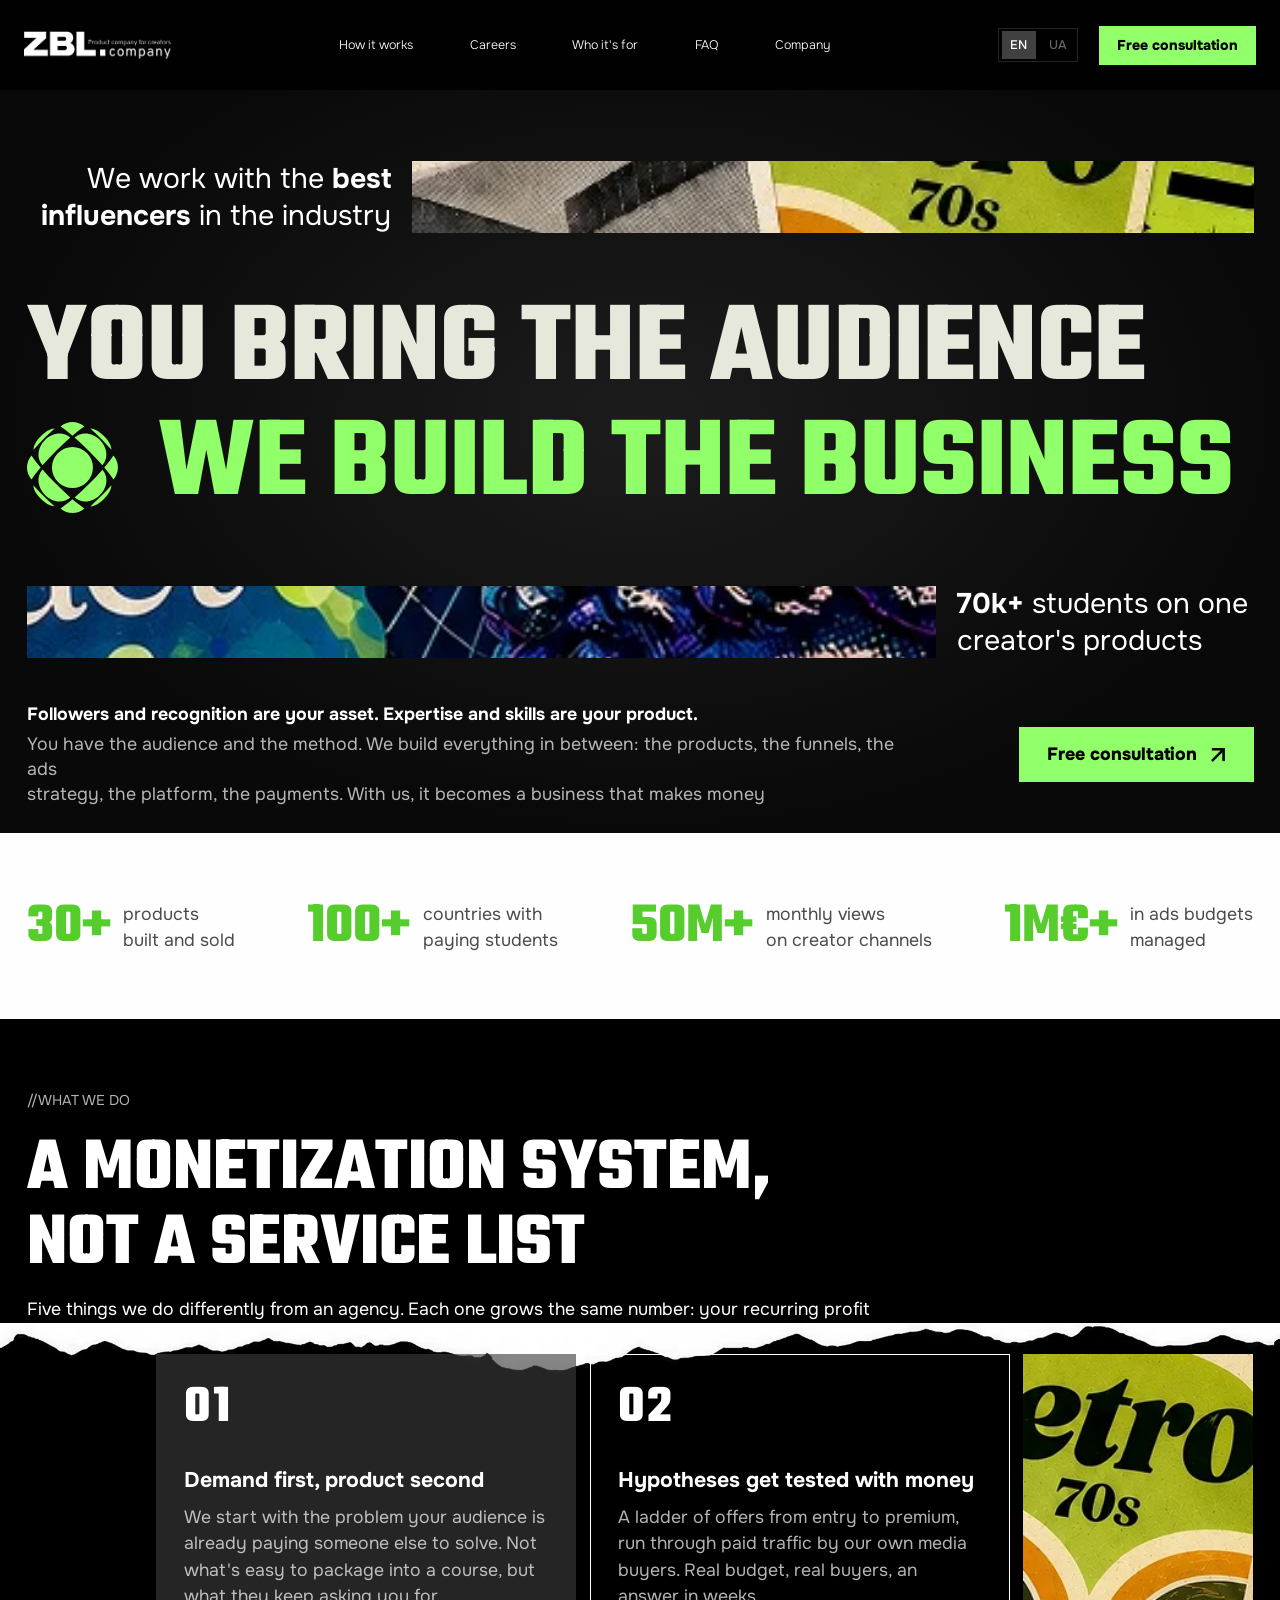
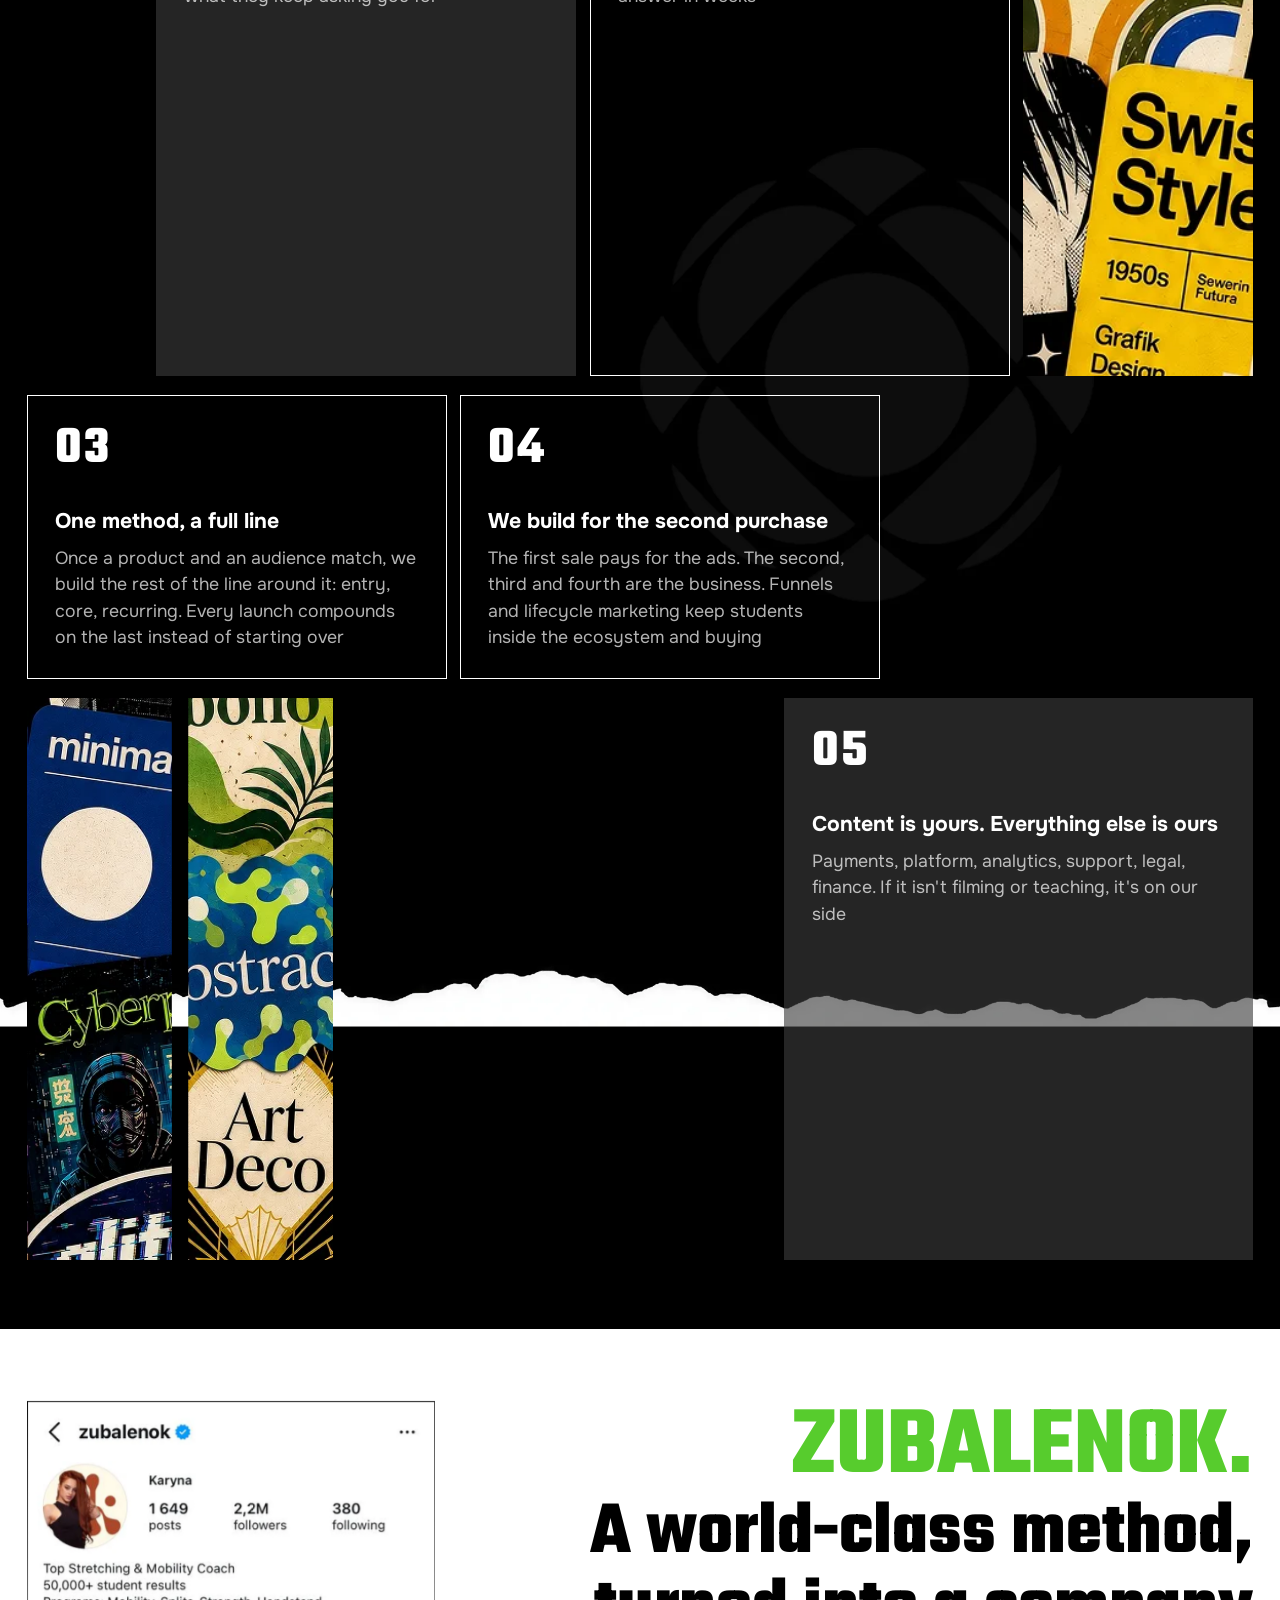
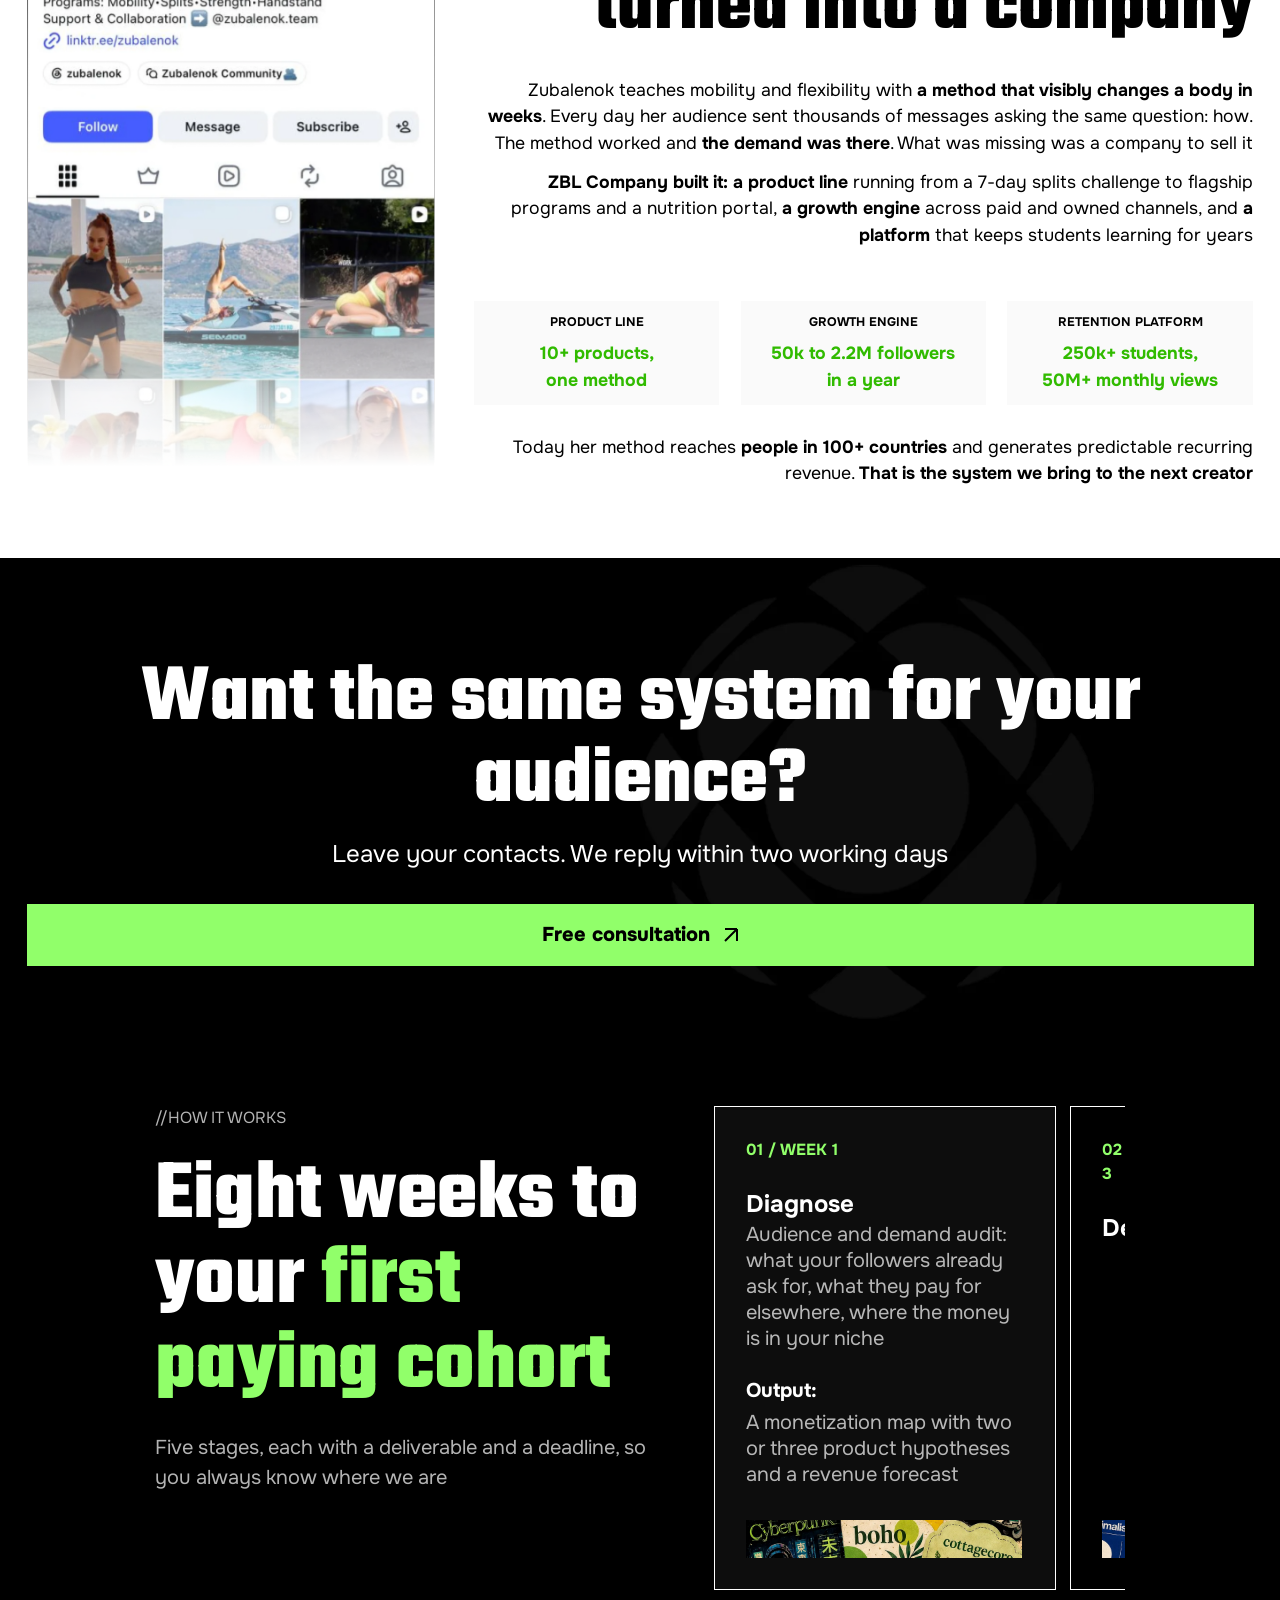
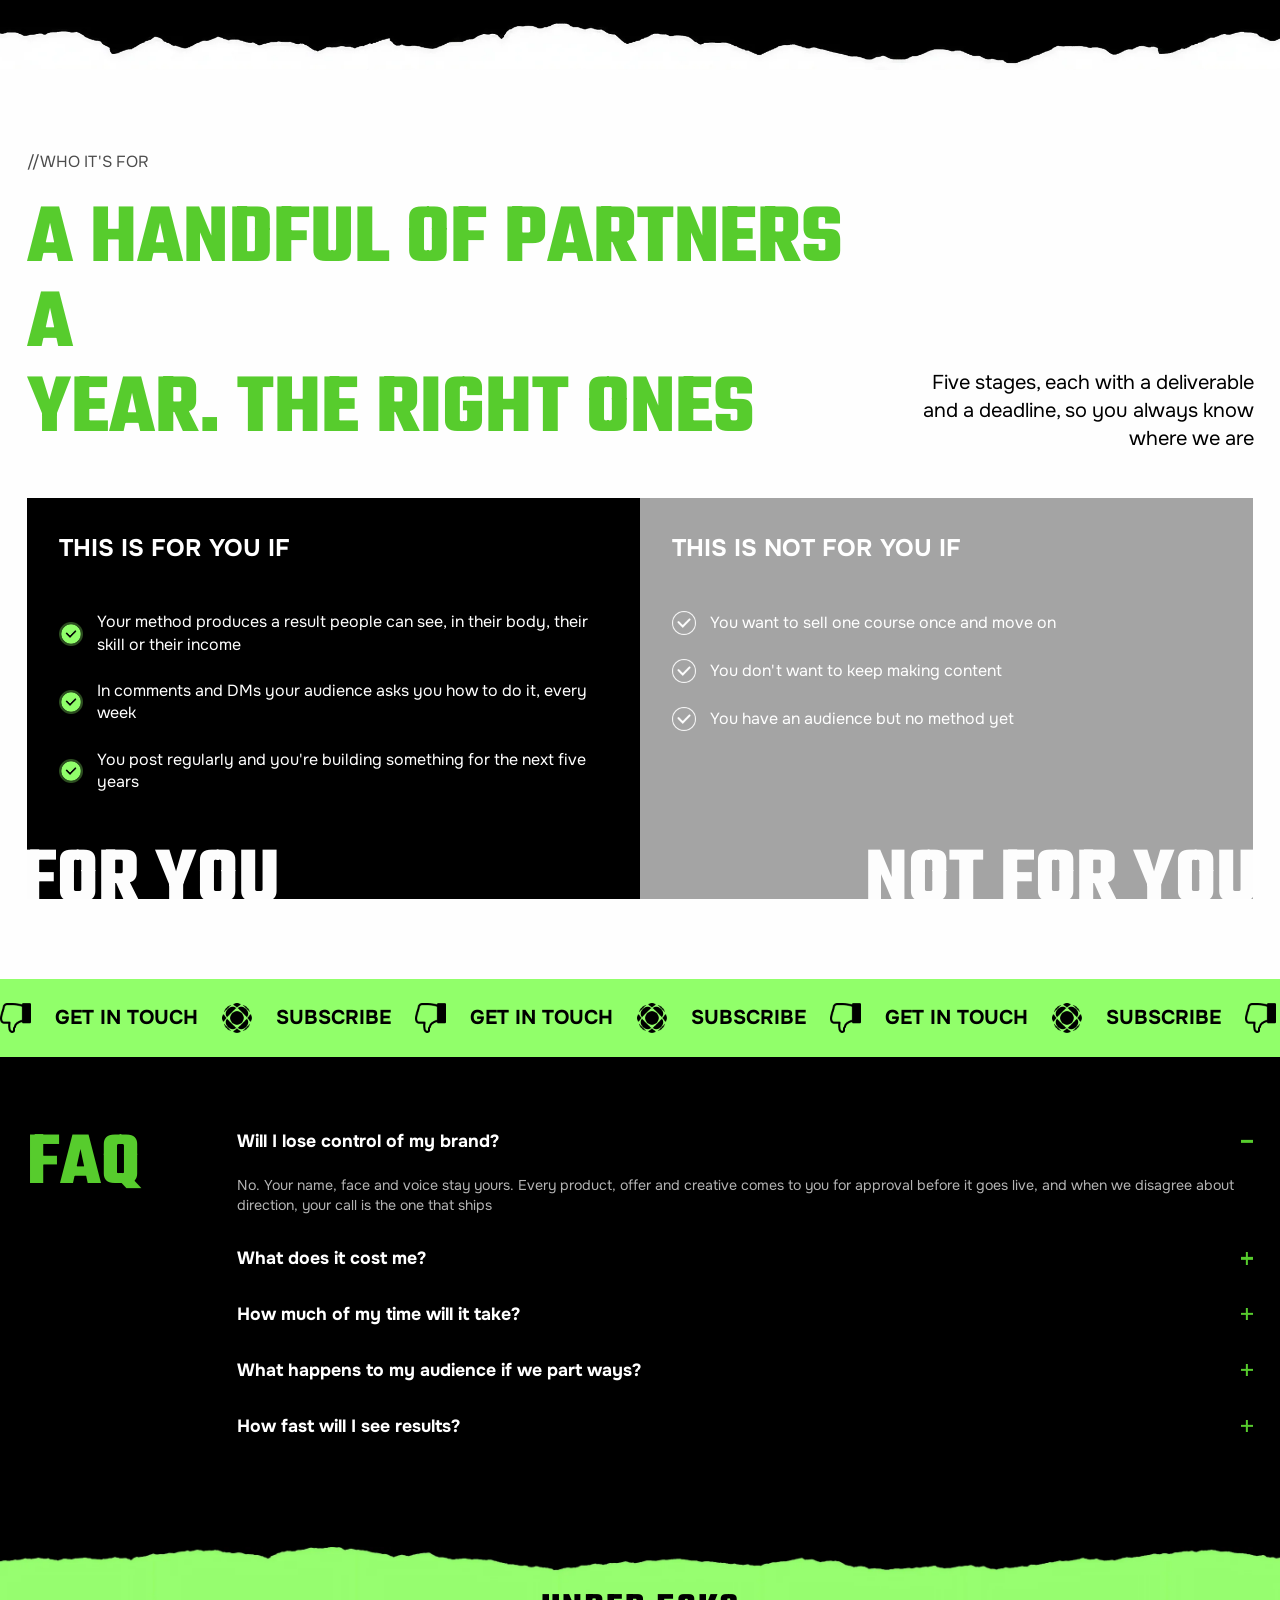
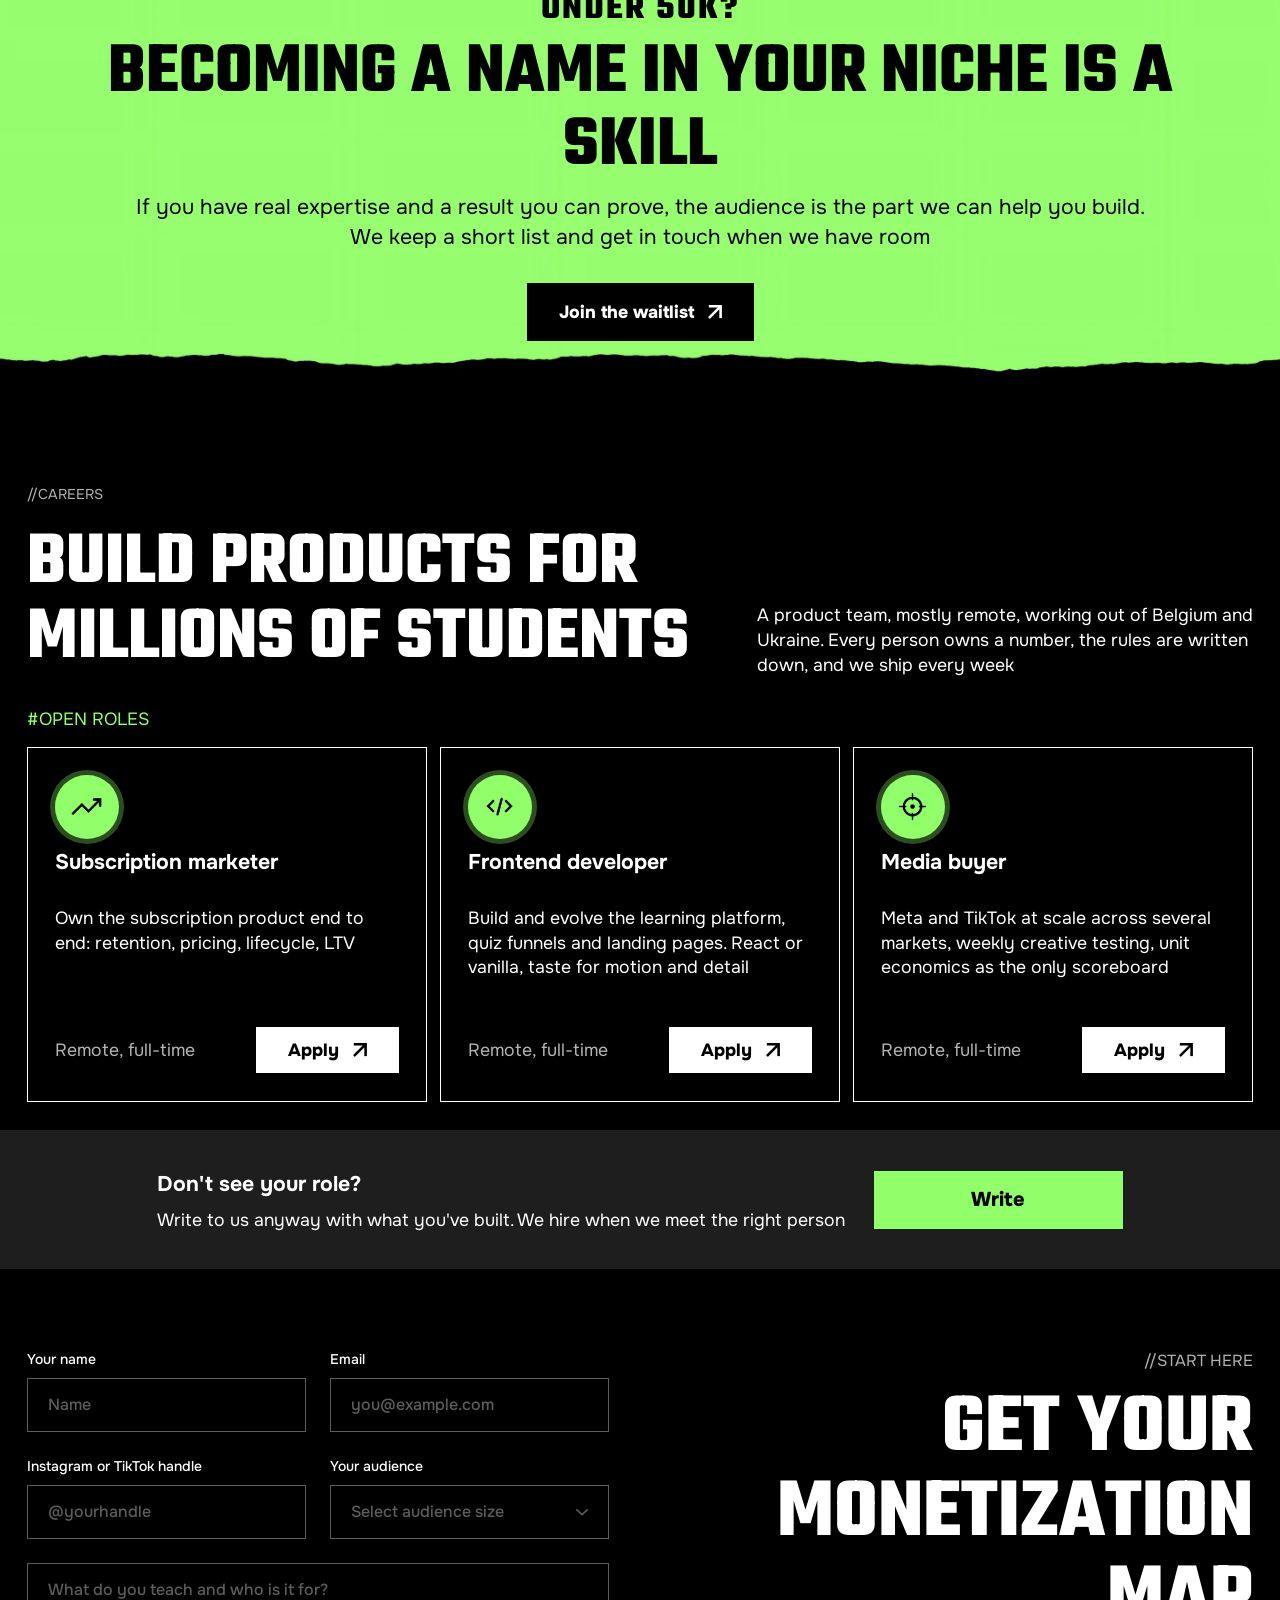
==== commit 88c43100: "fddf" ====
--- a/index.html
+++ b/index.html
@@ -243,7 +243,7 @@
 
 </div>
         </section>
-        <section class="s4">
+        <section class="s4" id="company">
             <!-- Заголовок -->
             <header class="s4__header">
                 <h2 class="s4__title">Zubalenok.</h2>
@@ -303,7 +303,7 @@
   </section>
 
   <!-- Timeline секція -->
-  <section class="s5__timeline">
+  <section class="s5__timeline" id="how_it_works">
     
     <!-- Інформація -->
     <div class="s5__timeline-info">
@@ -453,7 +453,7 @@
 </div>
 
 
-<section class="s6">
+<section class="s6" id="who_for">
   <!-- Внутрішній контейнер для відступів -->
   <div class="s6__inner">
     
@@ -558,7 +558,7 @@
   </div>
 </section>
 
-<section class="s7">
+<section class="s7" id="faq">
   <div class="s7__title-wrap">
     <h2 class="s7__title">FAQ</h2>
   </div>
@@ -637,7 +637,7 @@
 </section>
 
 
-<section class="s9">
+<section class="s9" id="careers">
   <div class="s9__inner">
     
     <!-- Шапка секції -->
@@ -908,5 +908,6 @@
     <script src="./js/form.js"></script>
     <script src="./js/menu.js"></script>
     <script src="./js/anim.js"></script>
+    <script src="./js/lang.js"></script>
 </body>
 </html>
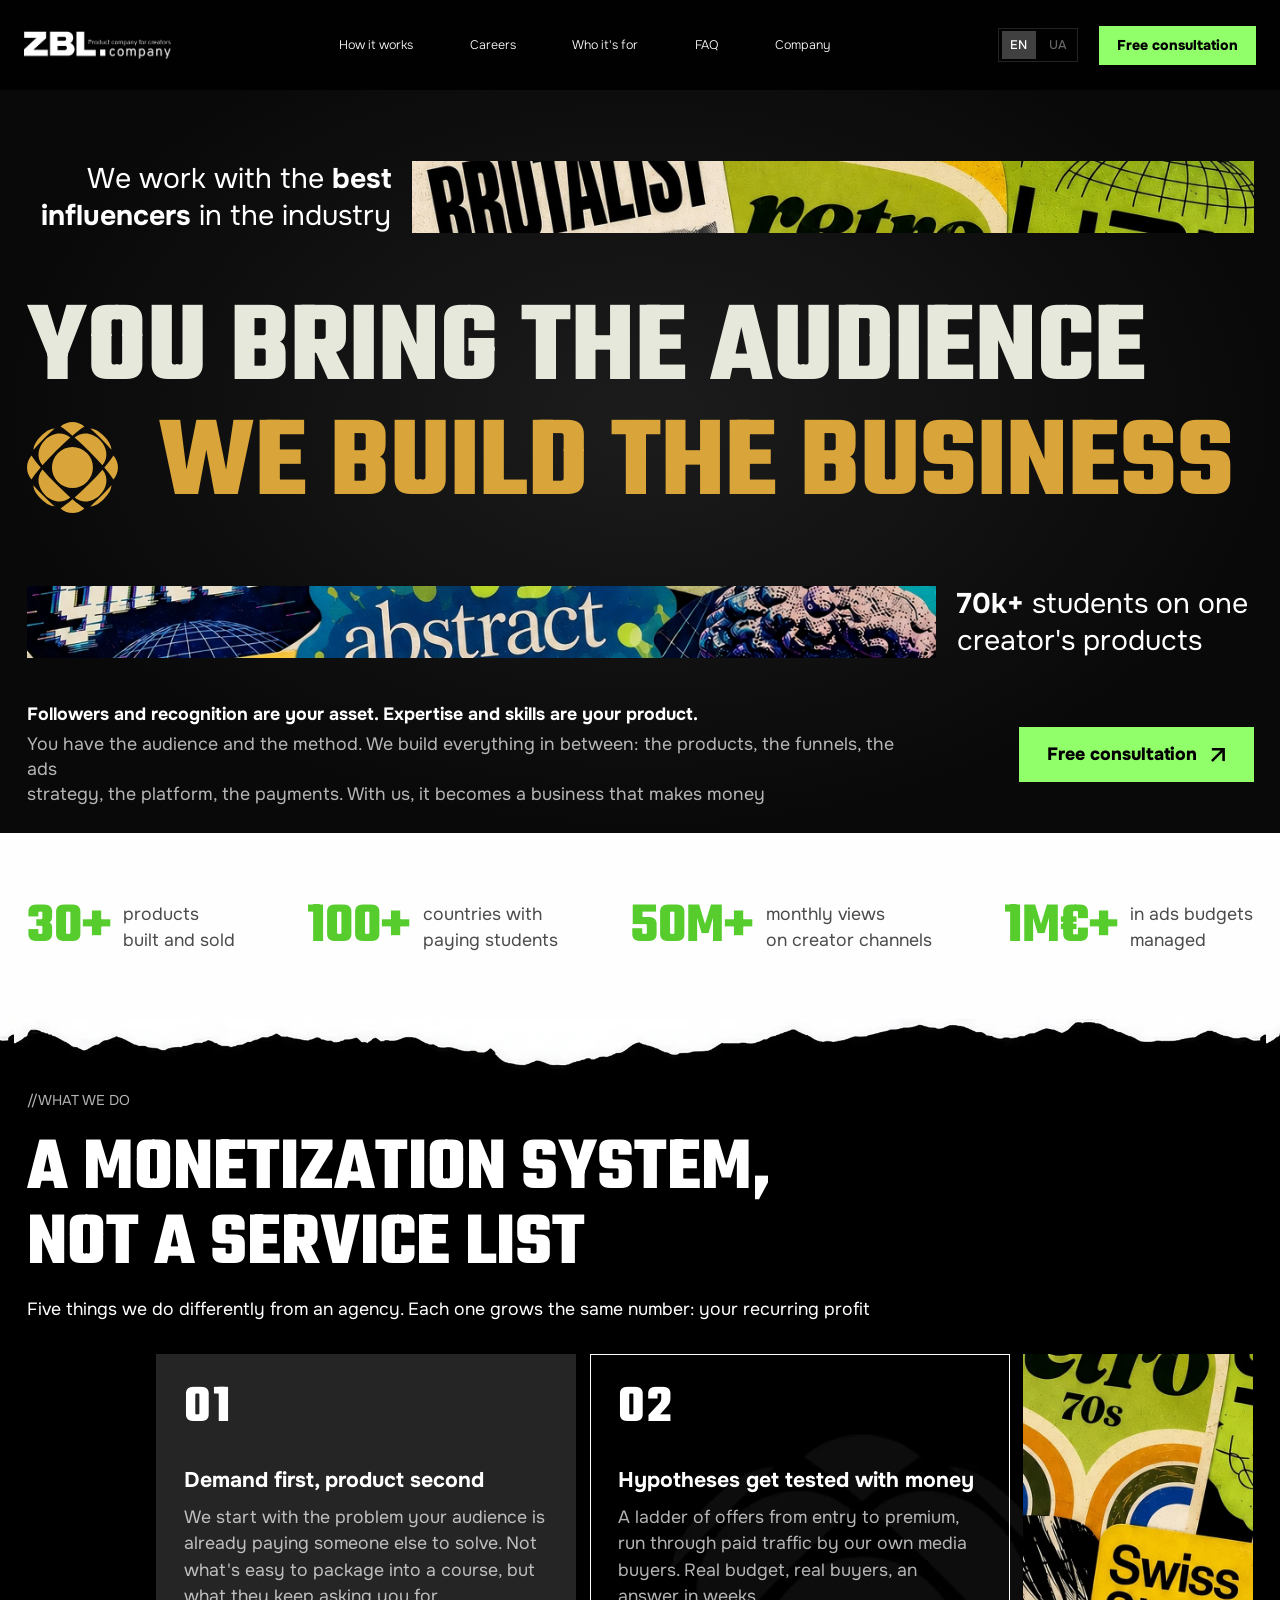
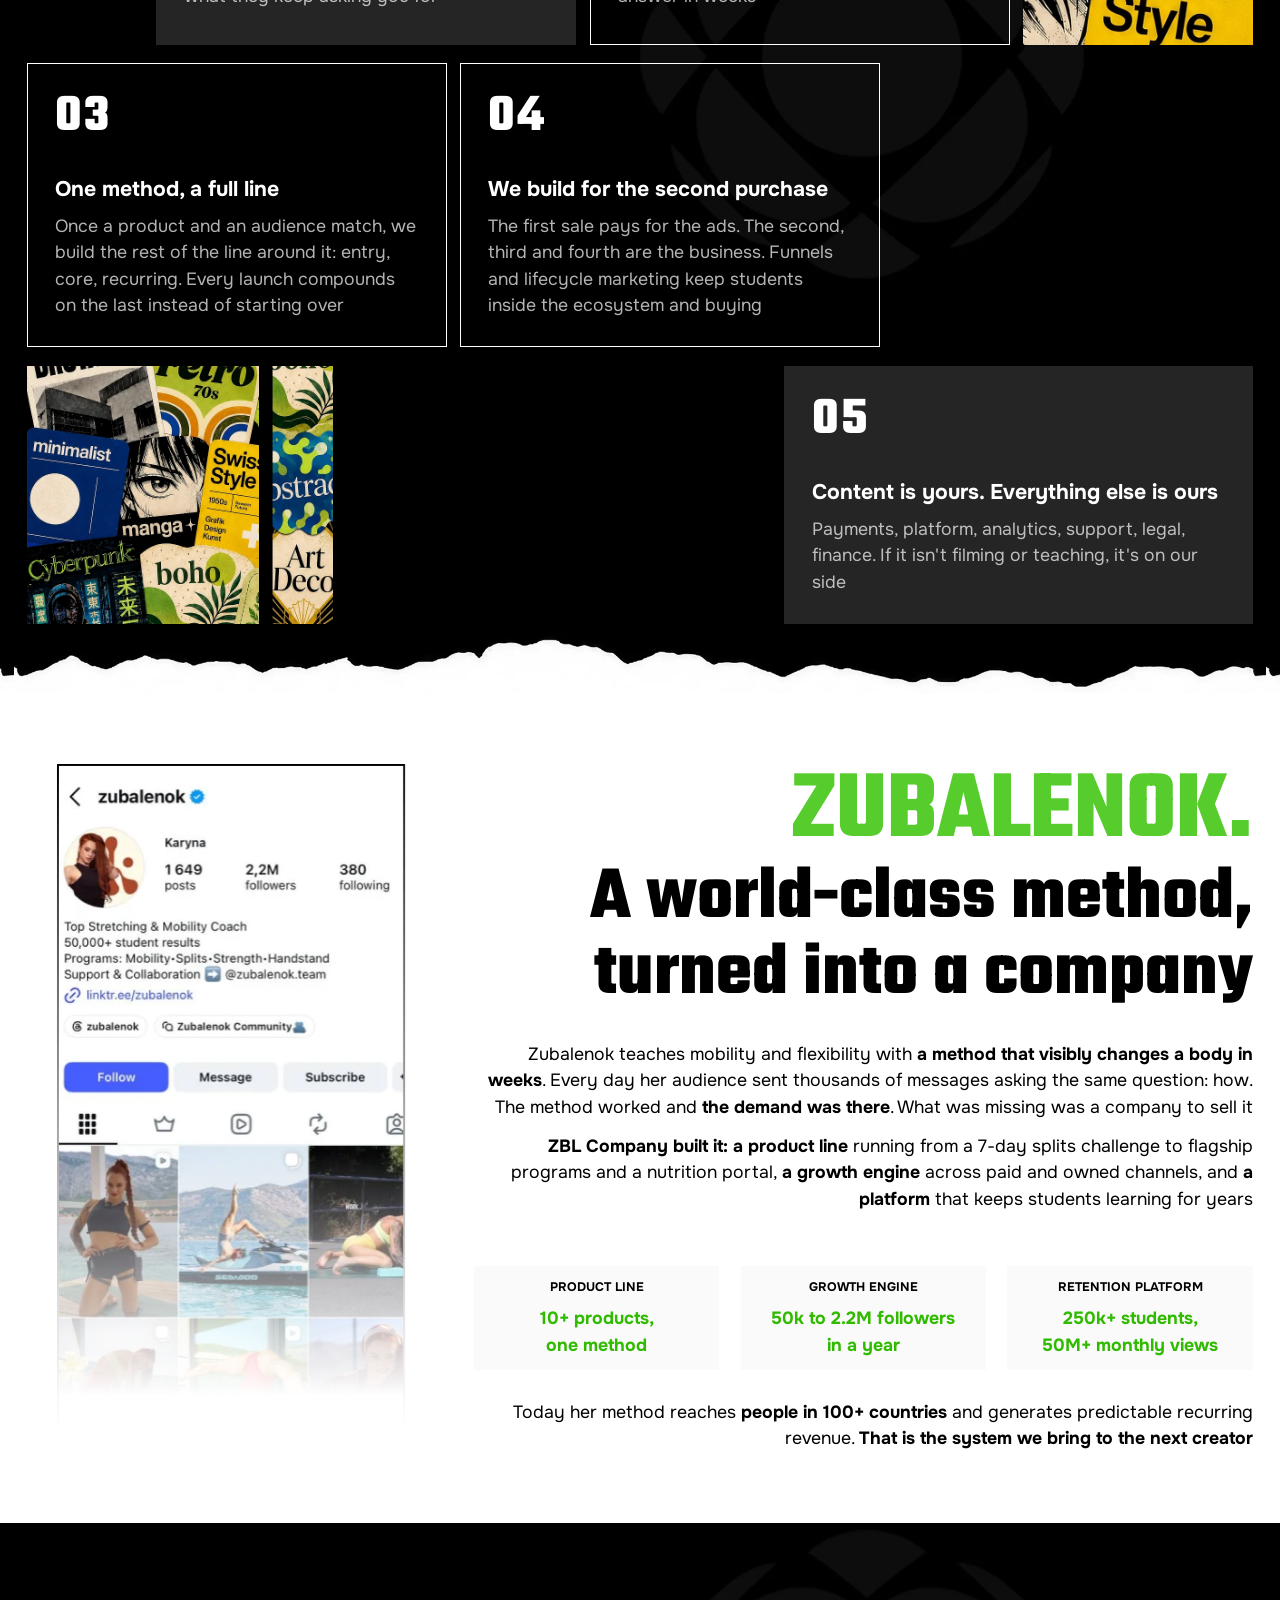
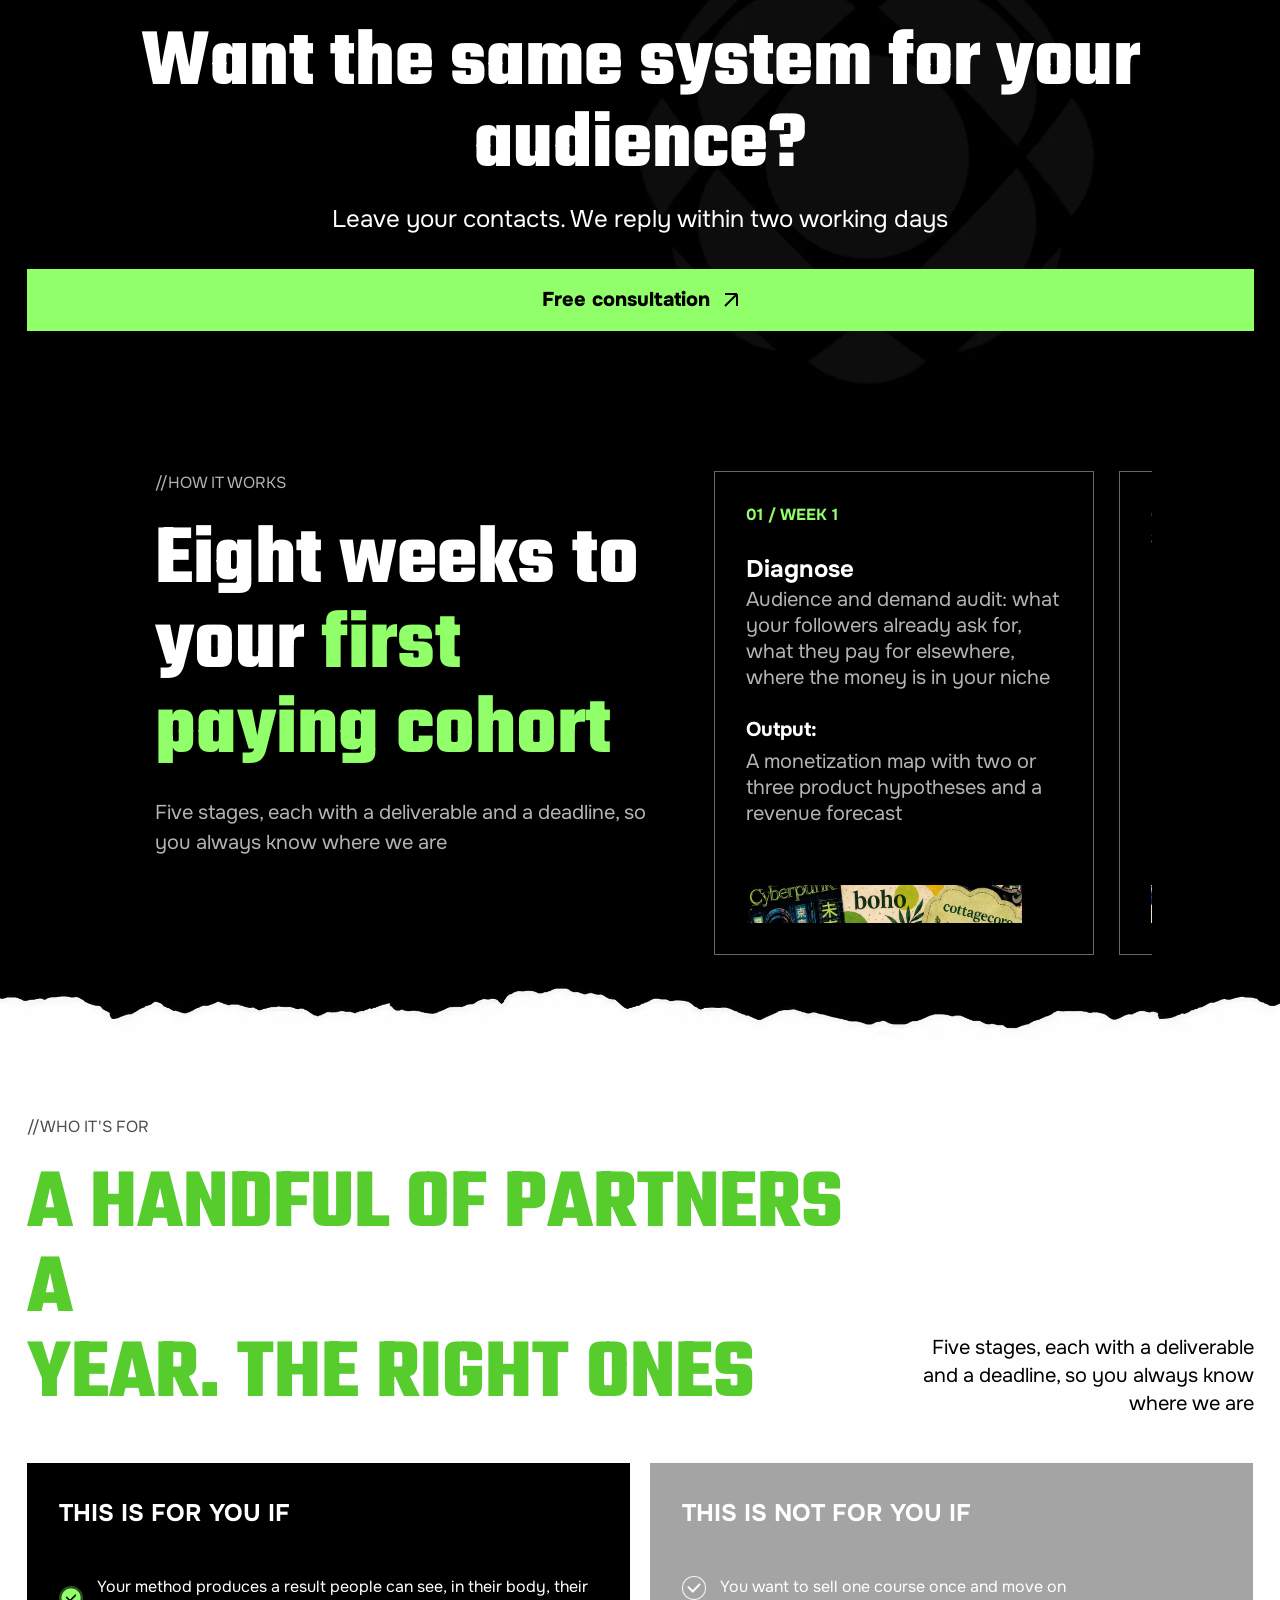
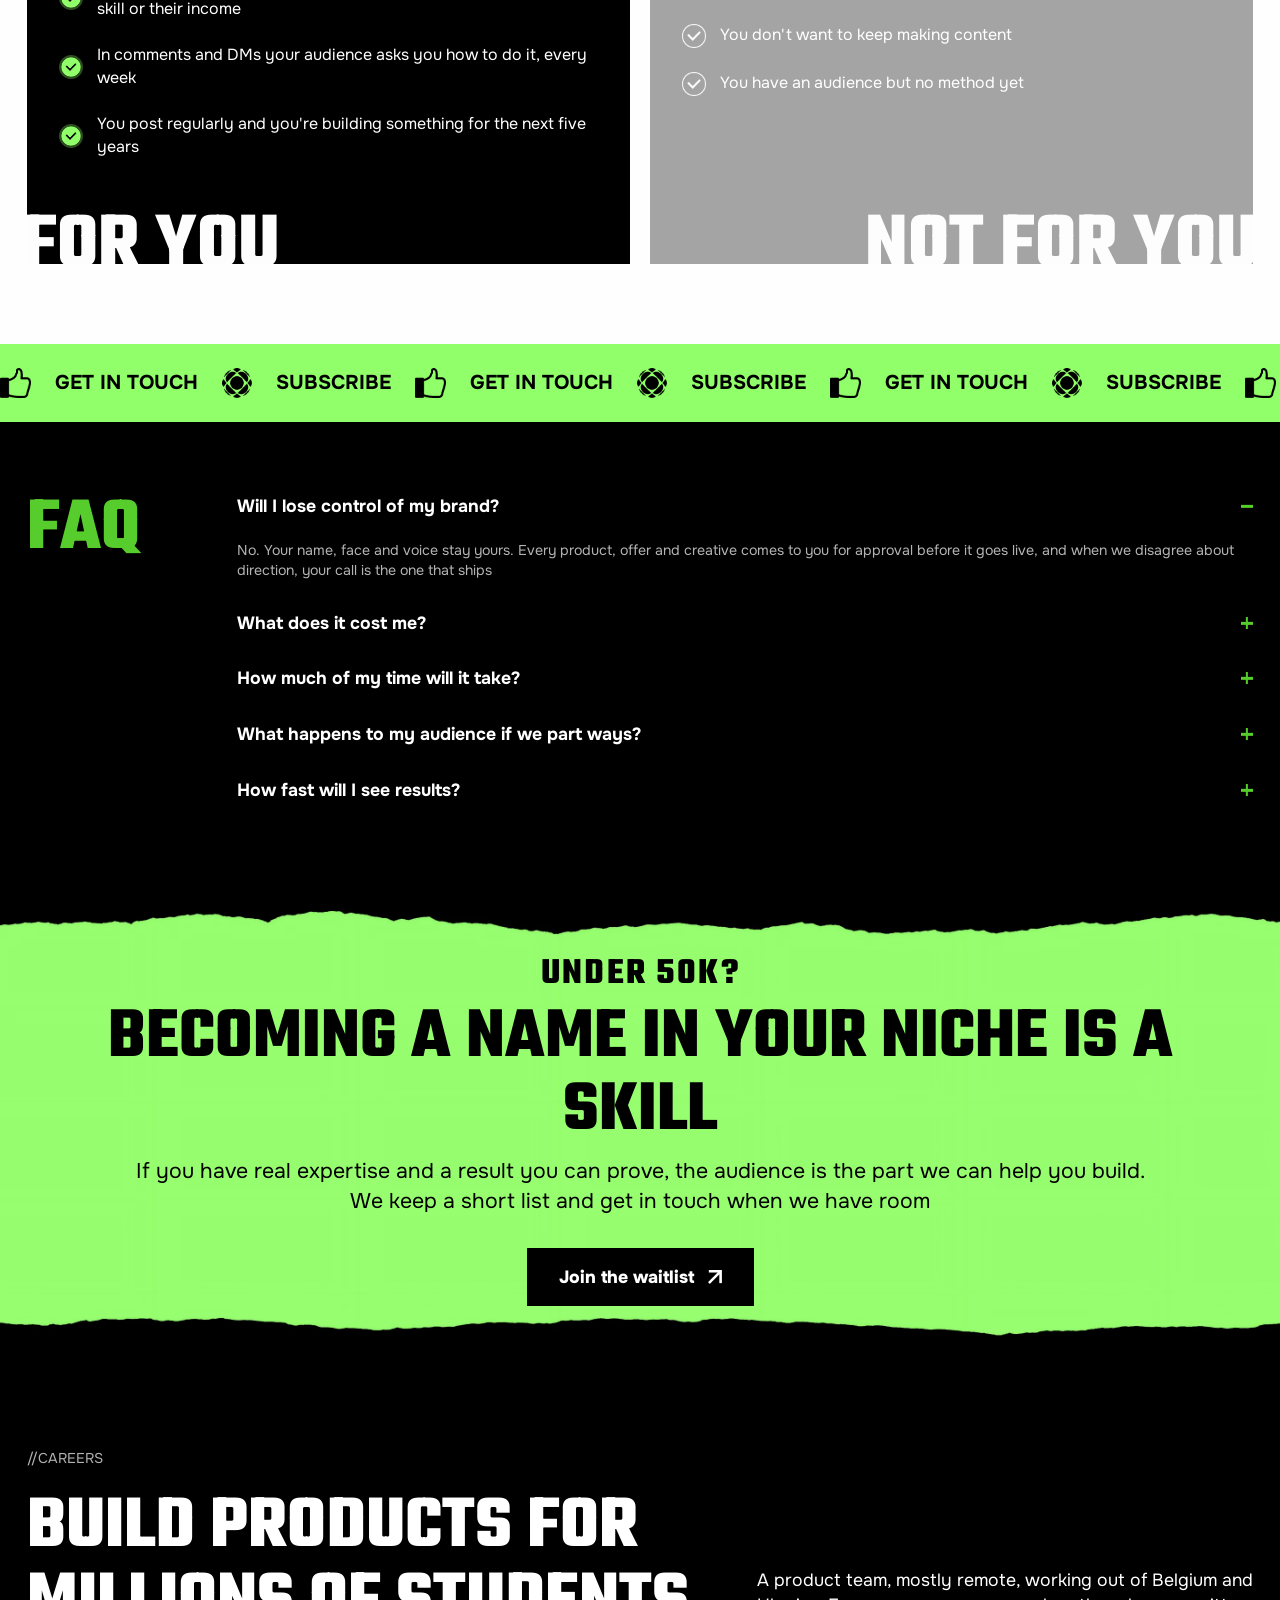
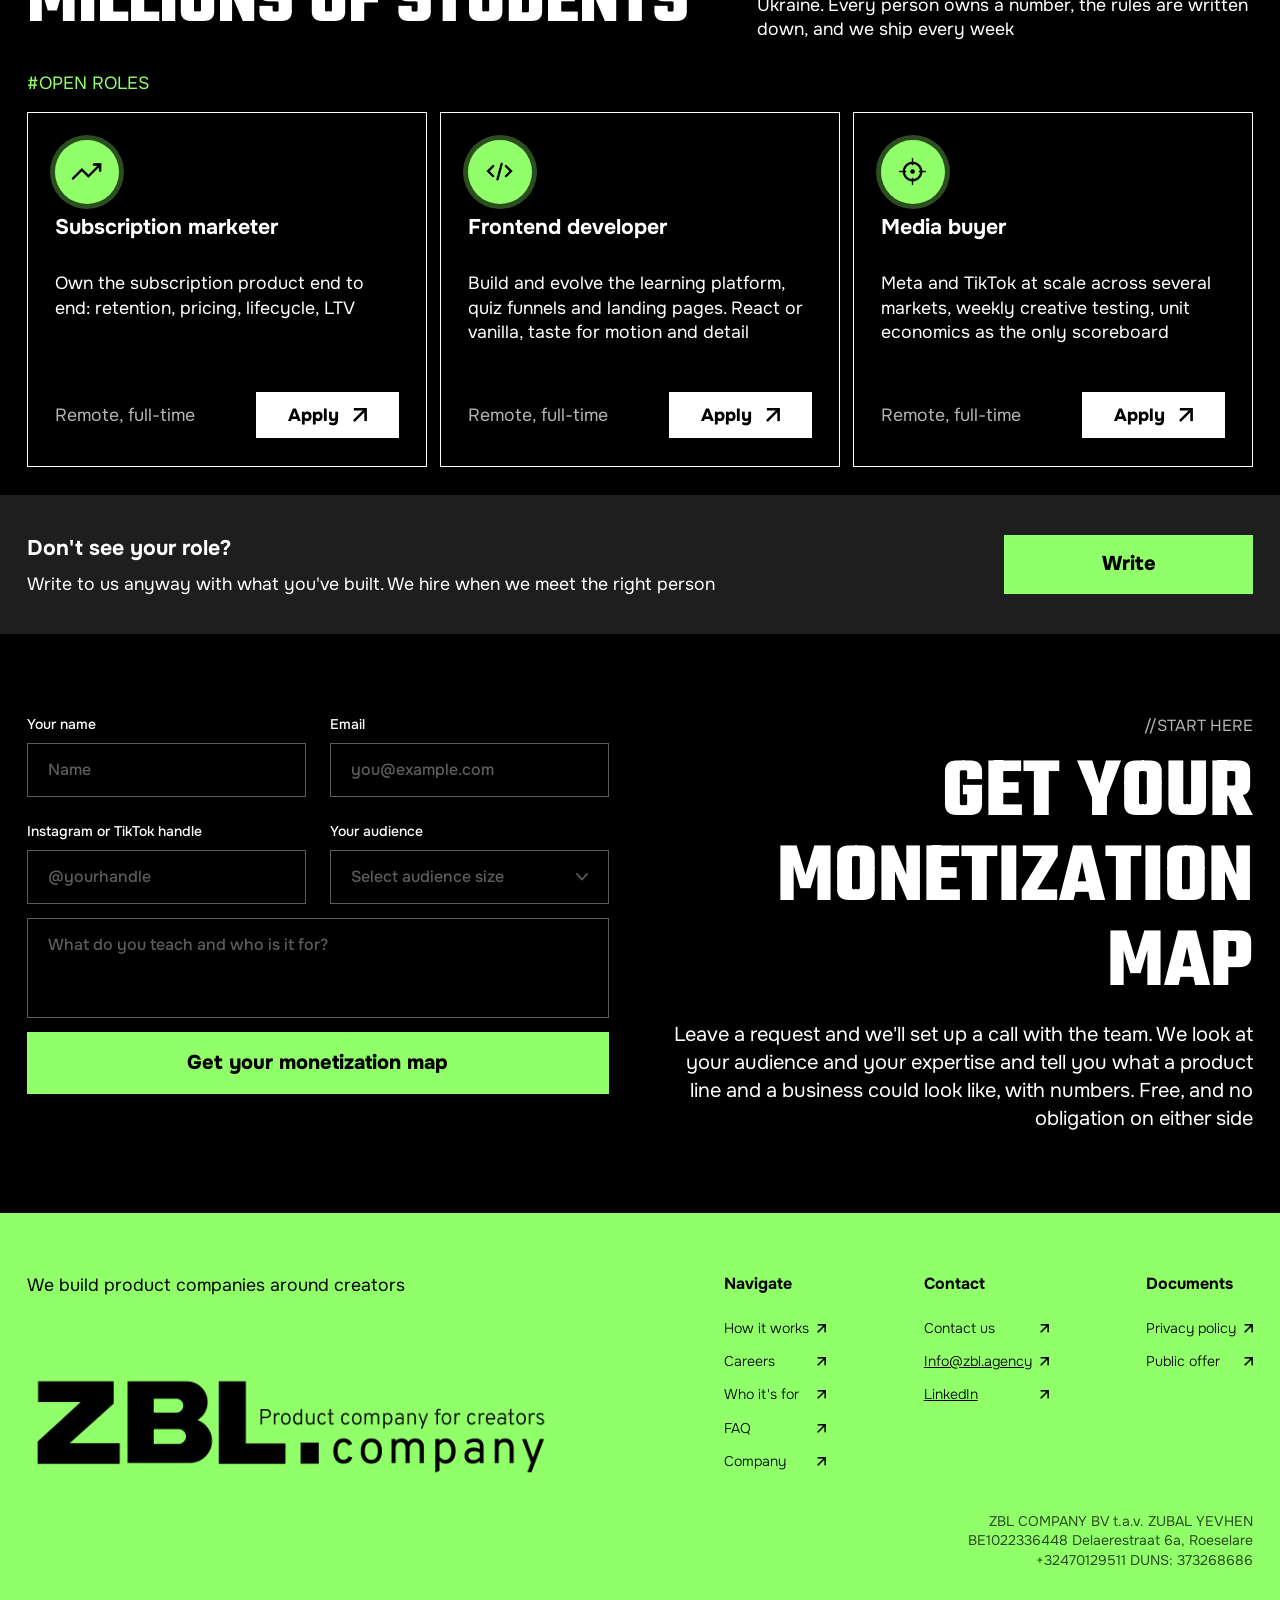
==== commit d1fa13d4: "fddf" ====
--- a/index.html
+++ b/index.html
@@ -2,7 +2,7 @@
 <html lang="en">
 <head>
     <meta charset="UTF-8">
-    <meta name="viewport" content="width=device-width, initial-scale=1.0">
+    <meta name="viewport" content="width=device-width, initial-scale=1.0, viewport-fit=cover">
     <link rel="preconnect" href="https://fonts.googleapis.com">
     <link rel="preconnect" href="https://fonts.gstatic.com" crossorigin>
     <link href="https://fonts.googleapis.com/css2?family=Onest:wght@400;700;800&family=Overpass:wght@300;400&family=Teko:wght@700&display=swap" rel="stylesheet">
@@ -119,7 +119,7 @@
 
     <!-- Навігація -->
     <nav class="s1__mobile-nav">
-      <a href="#сontact" class="s1__mobile-link">
+      <a href="/сontact" class="s1__mobile-link">
         <span class="s1__mobile-link-text">Contact us</span>
         <img src="./images/img8.webp" class="s1__mobile-link-square" alt="">
       </a>
@@ -793,7 +793,7 @@
       <!-- Дефолтний текст -->
       <div class="s10__text-default" id="defaultText">
         <span class="s10__tag">//start here</span>
-        <h2 class="s10__title">Get your monetization map</h2>
+        <h2 class="s10__title">Get your <br> monetization map</h2>
         <p class="s10__desc">Leave a request and we'll set up a call with the team. We look at your audience and your expertise and tell you what a product line and a business could look like, with numbers. Free, and no obligation on either side</p>
       </div>
 
@@ -860,7 +860,7 @@
           <h4 class="s11__nav-title">Contact</h4>
           <ul class="s11__nav-list">
             <li class="s11__nav-item">
-              <a href="#" class="s11__nav-link">Contact us</a>
+              <a href="/contact" class="s11__nav-link">Contact us</a>
               <img src="./images/img8.webp" alt="arrow" class="s11__nav-icon">
             </li>
             <li class="s11__nav-item">
--- a/css/nullStyle.css
+++ b/css/nullStyle.css
@@ -152,4 +152,32 @@
   width: 100%;
   /* max-width: 1440px; */
   justify-content: center;
+}
+
+
+/* =========================================
+   MOBILE BUTTON FLASH EFFECT
+   ========================================= */
+/* Застосовуємо ТІЛЬКИ для пристроїв із тачскріном (телефони/планшети) */
+@media (hover: none) {
+  
+  button, 
+  [class*="__btn"] {
+    /* Робимо перехід дуже швидким (0.1с) */
+    transition: background-color 0.1s ease, color 0.1s ease !important;
+    
+    /* Прибираємо стандартне напівпрозоре сіре підсвічування на iOS/Android */
+    -webkit-tap-highlight-color: transparent; 
+  }
+
+  /* Стан у момент самого торкання пальцем */
+  button:active, 
+  [class*="__btn"]:active {
+    background-color: #ffffff !important;
+    color: #000000 !important; /* Текст стає чорним, щоб читався на білому тлі */
+    
+    /* Додаємо легке збільшення або зменшення (за бажанням, можна прибрати) */
+    transform: scale(0.98) !important; 
+  }
+  
 }
--- a/css/anim.css
+++ b/css/anim.css
@@ -1,8 +1,3 @@
-/* =========================================
-   СТАРТОВІ АНІМАЦІЇ (Таймлайн завантаження)
-   ========================================= */
-
-/* 1. Ховаємо елементи до початку їхньої анімації */
 .s1__row--top,
 .s1__row--bottom,
 .s1__hero-line--light,
@@ -11,15 +6,13 @@
 .s1__footer,
 .s1__header {
   opacity: 0;
-  will-change: transform, opacity; /* Оптимізація для плавності браузера */
-}
-
-/* 2. Фікс для тексту: scale працює тільки з block/inline-block */
+  will-change: transform, opacity;
+}
+
 .s1__hero-line--green > span {
   display: inline-block;
 }
 
-/* 3. Ключові кадри (Самі анімації) */
 @keyframes slideFromRight {
   0% { opacity: 0; transform: translateX(60px); }
   100% { opacity: 1; transform: translateX(0); }
@@ -40,54 +33,35 @@
   100% { opacity: 1; }
 }
 
-/* =========================================
-   РОЗКЛАД ПОЯВИ (Затримки)
-   ========================================= */
-
-/* [0.0s] Верхній рядок: виїжджає справа */
 .s1__row--top {
-  animation: slideFromRight 0.8s cubic-bezier(0.2, 0.8, 0.2, 1) forwards;
-}
-
-/* [0.0s] Нижній рядок: виїжджає зліва (одночасно з верхнім) */
+  animation: slideFromRight 0.6s cubic-bezier(0.2, 0.8, 0.2, 1) forwards;
+}
+
 .s1__row--bottom {
-  animation: slideFromLeft 0.8s cubic-bezier(0.2, 0.8, 0.2, 1) forwards;
-}
-
-/* [0.6s] YOU BRING...: з'являється з легким скейлом після картинок */
+  animation: slideFromLeft 0.6s cubic-bezier(0.2, 0.8, 0.2, 1) forwards;
+}
+
 .s1__hero-line--light {
-  animation: fadeScaleIn 0.6s cubic-bezier(0.2, 0.8, 0.2, 1) 0.6s forwards;
-}
-
-/* [1.0s] WE BUILD...: з'являється після першого тексту */
+  animation: fadeScaleIn 0.5s cubic-bezier(0.2, 0.8, 0.2, 1) 0.3s forwards;
+}
+
 .s1__hero-line--green > span {
-  animation: fadeScaleIn 0.6s cubic-bezier(0.2, 0.8, 0.2, 1) 1.0s forwards;
-}
-
-/* [1.4s] Іконка SVG: з'являється в самому кінці */
+  animation: fadeScaleIn 0.5s cubic-bezier(0.2, 0.8, 0.2, 1) 0.5s forwards;
+}
+
 .s1__hero-icon {
-  animation: simpleFadeIn 0.6s ease-out 1.4s forwards;
-  
-  /* Додаємо transform до transition, щоб не поламати ваш попередній скрипт на зміну кольору */
+  animation: simpleFadeIn 0.5s ease-out 0.7s forwards;
   transition: color 0.3s ease, transform 0.6s cubic-bezier(0.4, 0, 0.2, 1); 
 }
 
-/* [1.8s] Навбар та Футер: плавно проявляються після всього контенту */
 .s1__footer,
 .s1__header {
-  animation: simpleFadeIn 0.8s ease-out 1.8s forwards;
-}
-
-/* =========================================
-   ХОВЕР АНІМАЦІЯ (Обертання SVG)
-   ========================================= */
-/* Оскільки в simpleFadeIn ми анімували тільки opacity, 
-   трансформація обертання не буде конфліктувати з появою */
+  animation: simpleFadeIn 0.6s ease-out 0.9s forwards;
+}
+
 .s1__hero-icon:hover {
   transform: rotate(360deg);
 }
-
-
 
 
 /* Початковий (прихований) стан для всіх ваших заголовків */
@@ -200,27 +174,81 @@
 
 
 
-
-/* 1. Настраиваем плавность для карточки */
+/* 1. Налаштовуємо плавність для картки */
 .s9__card {
-  /* Задаем плавный переход для трансформации */
   transition: transform 0.4s cubic-bezier(0.25, 1, 0.5, 1);
   will-change: transform;
 }
 
-/* 2. Эффект при наведении на карточку: небольшое увеличение */
-.s9__card:hover {
-  transform: scale(1.03); /* Увеличиваем на 3%. Можно изменить на 1.02 или 1.05 по вкусу */
-}
-
-/* 3. Настраиваем плавность для иконки */
+/* 2. Ефект при наведенні (ПК) АБО при додаванні класу (Мобайл) */
+.s9__card:hover,
+.s9__card.is-active {
+  transform: scale(1.03);
+}
+
+/* 3. Налаштовуємо плавність для іконки */
 .s9__icon {
-  /* Время анимации вращения (например, 0.6 сек) */
   transition: transform 0.6s cubic-bezier(0.4, 0, 0.2, 1);
   will-change: transform;
 }
 
-/* 4. При наведении на карточку (.s9__card:hover), вращаем иконку внутри неё */
-.s9__card:hover .s9__icon {
-  transform: rotate(360deg); /* Полный оборот по кругу */
+/* 4. Обертання іконки */
+.s9__card:hover .s9__icon,
+.s9__card.is-active .s9__icon {
+  transform: rotate(360deg);
+}
+
+/* Базовий стан для анімації (прихований, зсунутий вправо) */
+.s7__item-anim {
+  opacity: 0;
+  transform: translateX(60px); /* Зсув вправо на 60 пікселів */
+  transition: opacity 0.7s cubic-bezier(0.25, 1, 0.5, 1), 
+              transform 0.7s cubic-bezier(0.25, 1, 0.5, 1);
+  will-change: opacity, transform;
+}
+
+/* Стан, коли елемент з'являється на екрані (видимий, на своєму місці) */
+.s7__item-anim.is-visible {
+  opacity: 1;
+  transform: translateX(0);
+}
+
+
+
+
+/* Базовий стан для анімації елементів у секції 8 */
+.s8-anim {
+  opacity: 0;
+  transform: translateY(30px); /* Елементи злегка опущені вниз */
+  transition: opacity 0.8s cubic-bezier(0.25, 1, 0.5, 1), 
+              transform 0.8s cubic-bezier(0.25, 1, 0.5, 1);
+  will-change: opacity, transform;
+}
+
+/* Стан, коли секція потрапляє на екран */
+.s8-anim.is-visible {
+  opacity: 1;
+  transform: translateY(0);
+}
+
+/* --- ПОСЛІДОВНІСТЬ (Затримки) --- */
+
+/* 1. Тег з'являється першим (без затримки) */
+.s8__tag.s8-anim.is-visible { 
+  transition-delay: 0s; 
+}
+
+/* 2. Заголовок одразу за ним */
+.s8__title.s8-anim.is-visible { 
+  transition-delay: 0.2s; 
+}
+
+/* 3. Текст під заголовком */
+.s8__desc.s8-anim.is-visible { 
+  transition-delay: 0.4s; 
+}
+
+/* 4. Кнопка з'являється найостаннішою */
+.s8__btn.s8-anim.is-visible { 
+  transition-delay: 0.7s; 
 }
--- a/css/main.css
+++ b/css/main.css
@@ -32,18 +32,26 @@
 }
 
 .s1__header {
-  display: flex;
-  justify-content: space-between;
-  align-items: center;
-  width: 100%;
-  position: fixed;
-  top: 0px;
-  left: 0;
-  z-index: 99;
-  padding: 0 clamp(18px, 5.6vw, 24px);
-  background-color: #000000de;
-  backdrop-filter: blur(10px);
-  height: 80px;
+    display: flex;
+    justify-content: space-between;
+    align-items: center;
+    width: 100%;
+    position: fixed;
+    top: 0;
+    left: 0;
+    z-index: 99;
+    
+    /* Додаємо box-sizing, щоб висота рахувалася разом з паддінгами */
+    box-sizing: border-box;
+    
+    /* Зверху: системний відступ, по боках: ваш clamp, знизу: 0 */
+    padding: env(safe-area-inset-top) clamp(18px, 5.6vw, 24px) 0;
+    
+    background-color: #000000de;
+    backdrop-filter: blur(10px);
+    
+    /* Загальна висота = ваші 80px + висота "чубчика" iPhone */
+    height: calc(80px + env(safe-area-inset-top));
 }
 
 .s1__nav, .s1__lang {
@@ -181,6 +189,9 @@
   position: relative;
   top: -4px;
   object-fit: contain;
+  transition: transform 0.6s cubic-bezier(0.25, 1, 0.5, 1);
+  will-change: transform;
+  cursor: pointer;
 }
 
 .s1__footer {
@@ -242,7 +253,7 @@
   justify-content: space-between;
   box-sizing: border-box;
   padding: clamp(33.6px, 10.51vw, 45px) clamp(18px, 5.6vw, 24px);
-  transform: translateX(100%);
+  transform: translateX(200%);
   transition: transform 0.4s cubic-bezier(0.4, 0, 0.2, 1);
 }
 
@@ -325,7 +336,12 @@
 .s1__mobile-nav {
   display: flex;
   flex-direction: column;
-  gap: clamp(33.6px, 10.51vw, 45px);
+  /* 
+    Змінили vw на dvh (висота екрана). 
+    Мінімальне значення я трохи зменшив (до 20px або 24px), 
+    щоб на маленьких екранах (наприклад, iPhone SE) меню точно влізло по висоті.
+  */
+  gap: clamp(24px, 5dvh, 45px);
   width: 100%;
 }
 
@@ -1107,6 +1123,7 @@
   background-image: url(../images/fon-o.webp);
   background-size: cover;
   background-position: center;
+  overflow: hidden;
 }
 
 .s5__text-green { color: #91FF6A; }
@@ -1190,6 +1207,7 @@
   cursor: pointer;
   flex-shrink: 0;
   
+  
   /* Неактивний стан */
   width: clamp(140px, 35vw, 200px);
   transition: width 0.5s cubic-bezier(0.4, 0, 0.2, 1);
@@ -1198,7 +1216,7 @@
 /* Активний стан картки */
 .s5__card.is-active {
   width: clamp(260px, 75vw, 342px);
-  background: rgba(255, 255, 255, 0.05); /* Легкий підсвіт активного */
+  background: rgb(0, 0, 0); /* Легкий підсвіт активного */
 }
 
 .s5__card-head { display: flex; align-items: center; justify-content: flex-start; }
@@ -1298,7 +1316,8 @@
   .s5__timeline {
     max-width: 80%;
     margin: 0 auto;
-    flex-direction: row; align-items: flex-start;
+    flex-direction: row; 
+    align-items: flex-start;
     padding: clamp(60px, 6.94vw, 80px) clamp(18px, 2.08vw, 30px);
     gap: clamp(33.7px, 3.9vw, 45px);
   }
@@ -1310,22 +1329,90 @@
 
   /* Ховаємо стрілки навігації на ПК */
   .s5__slider-nav { display: none; }
-  .s5__slider { flex: 1; min-width: 0; }
-
-  /* Десктопна ширина для карток */
+  .s5__slider { flex: 1; min-width: 0; overflow: visible; }
+
+  /* Обгортка: відключаємо стандартний gap, бо відступи робимо через margin */
+  .s5__slider-wrapper {
+    width: 100%; 
+    gap: 0 !important; 
+    transform: none !important; 
+  }
+
+  /* -------------------------------------
+     БАЗОВИЙ СТАН (Майбутні неактивні картки)
+     ------------------------------------- */
   .s5__card {
-    width: clamp(160px, 18vw, 200px); /* Неактивний слайд */
-  }
+    /* Цей margin-left працює як gap між картками, 
+       а для пройдених карток — як товщина "корінця", що виглядає зі стопки */
+    margin-left: clamp(15px, 2vw, 25px); 
+    
+    outline: 1px solid rgba(255, 255, 255, 0.4); 
+    outline-offset: -1px;
+    
+    /* ОБОВ'ЯЗКОВО чорний (або інший суцільний) фон, щоб картки перекривали одна одну */
+    background: #000; 
+    position: relative;
+    z-index: 1;
+    
+    width: clamp(150px, 16vw, 220px);
+    transition: width 0.6s cubic-bezier(0.25, 1, 0.5, 1), 
+                margin 0.6s cubic-bezier(0.25, 1, 0.5, 1),
+                filter 0.6s ease;
+  }
+  
+  .s5__card:first-child { 
+    margin-left: 0; 
+  }
+
+  /* Текст внизу для неактивних */
+  .s5__card-title {
+    margin-top: auto; 
+    margin-bottom: clamp(12px, 2vw, 20px);
+    font-size: clamp(18px, 2.5vw, 24px);
+    transition: margin 0.6s cubic-bezier(0.25, 1, 0.5, 1);
+  }
+
+  .s5__card-img-wrap { 
+    width: clamp(114px, 13.19vw, 152px); 
+    margin-top: 0; 
+  }
+
+  /* -------------------------------------
+     АКТИВНА КАРТКА
+     ------------------------------------- */
   .s5__card.is-active {
-    width: clamp(256.5px, 29.68vw, 342px); /* Активний слайд, суворо 342px при 1440 */
-  }
-  
-  /* Десктопні розміри текстів та картинок */
+    width: clamp(280px, 32vw, 380px); 
+    z-index: 5; /* Завжди лежить поверх пройдених */
+  }
+
+  .s5__card.is-active .s5__card-title {
+    margin-top: 0;
+    margin-bottom: 0;
+  }
+
+  .s5__card.is-active .s5__card-img-wrap { 
+    width: clamp(207px, 24vw, 276px); 
+    margin-top: auto; 
+  }
+
+  /* -------------------------------------
+     ПРОЙДЕНІ КАРТКИ (ЕФЕКТ СТОПКИ)
+     ------------------------------------- */
+  .s5__card.is-passed {
+    /* Геніальний трюк: тягнемо наступну картку вліво рівно на ширину цієї картки. 
+       Оскільки у наступної картки є margin-left, вона не перекриє її на 100%, 
+       а залишить ідеальний тонкий край (корінець) */
+    margin-right: calc(-1 * clamp(150px, 16vw, 190px)) !important;
+    
+    z-index: 0; /* Пройдені картки ховаються під активну */
+    
+    /* Додаємо легке затемнення пройденим карткам для візуальної глибини стопки */
+    filter: brightness(0.6); 
+  }
+
+  /* Розміри текстів */
   .s5__card-subtitle { font-size: clamp(15px, 1.73vw, 20px); }
   .s5__card-text { font-size: clamp(15px, 1.73vw, 20px); }
-  
-  .s5__card-img-wrap { width: clamp(114px, 13.19vw, 152px); }
-  .s5__card.is-active .s5__card-img-wrap { width: clamp(207px, 24vw, 276px); }
 }
 
 
@@ -1352,6 +1439,7 @@
   box-sizing: border-box;
   display: flex;
   flex-direction: column;
+  
   
   /* Відступи для мобільної версії */
   padding: clamp(33.6px, 10.51vw, 45px) clamp(18px, 5.6vw, 24px);
@@ -1406,6 +1494,7 @@
 .s6__cards {
   display: flex;
   flex-direction: column;
+  gap: 20px;
 }
 
 .s6__card {
@@ -1531,10 +1620,6 @@
   object-fit: contain;
 }
 
-.s6__ticker-icon--flip {
-  /* Перевертаємо іконку пальця догори ногами, як в згенерованому HTML */
-  transform: rotate(180deg);
-}
 
 @keyframes s6-scroll {
   0% { transform: translateX(0); }
@@ -2185,7 +2270,6 @@
 
 .s9__footer-inner {
   width: 100%;
-  max-width: 1440px;
   display: flex;
   /* На мобільному: вертикально і по центру */
   flex-direction: column;
@@ -2338,7 +2422,7 @@
   .s9__footer-inner {
     /* На десктопі: в один рядок */
     flex-direction: row;
-    justify-content: center;
+    justify-content: space-between;
     gap: clamp(19.2px, 2.22vw, 32px);
   }
 
@@ -2471,7 +2555,7 @@
 .s10__form {
   display: flex;
   flex-direction: column;
-  gap: clamp(14px, 3.2vw, 24px);
+  gap: 14px;
 }
 
 .s10__form-grid {
@@ -2613,7 +2697,7 @@
   font-family: 'Onest', sans-serif;
   font-weight: 800;
   font-size: 20px;
-  padding: 16px 55px;
+  padding: 16px 25px;
   border: none;
   cursor: pointer;
   transition: background 0.3s ease, color 0.3s ease;
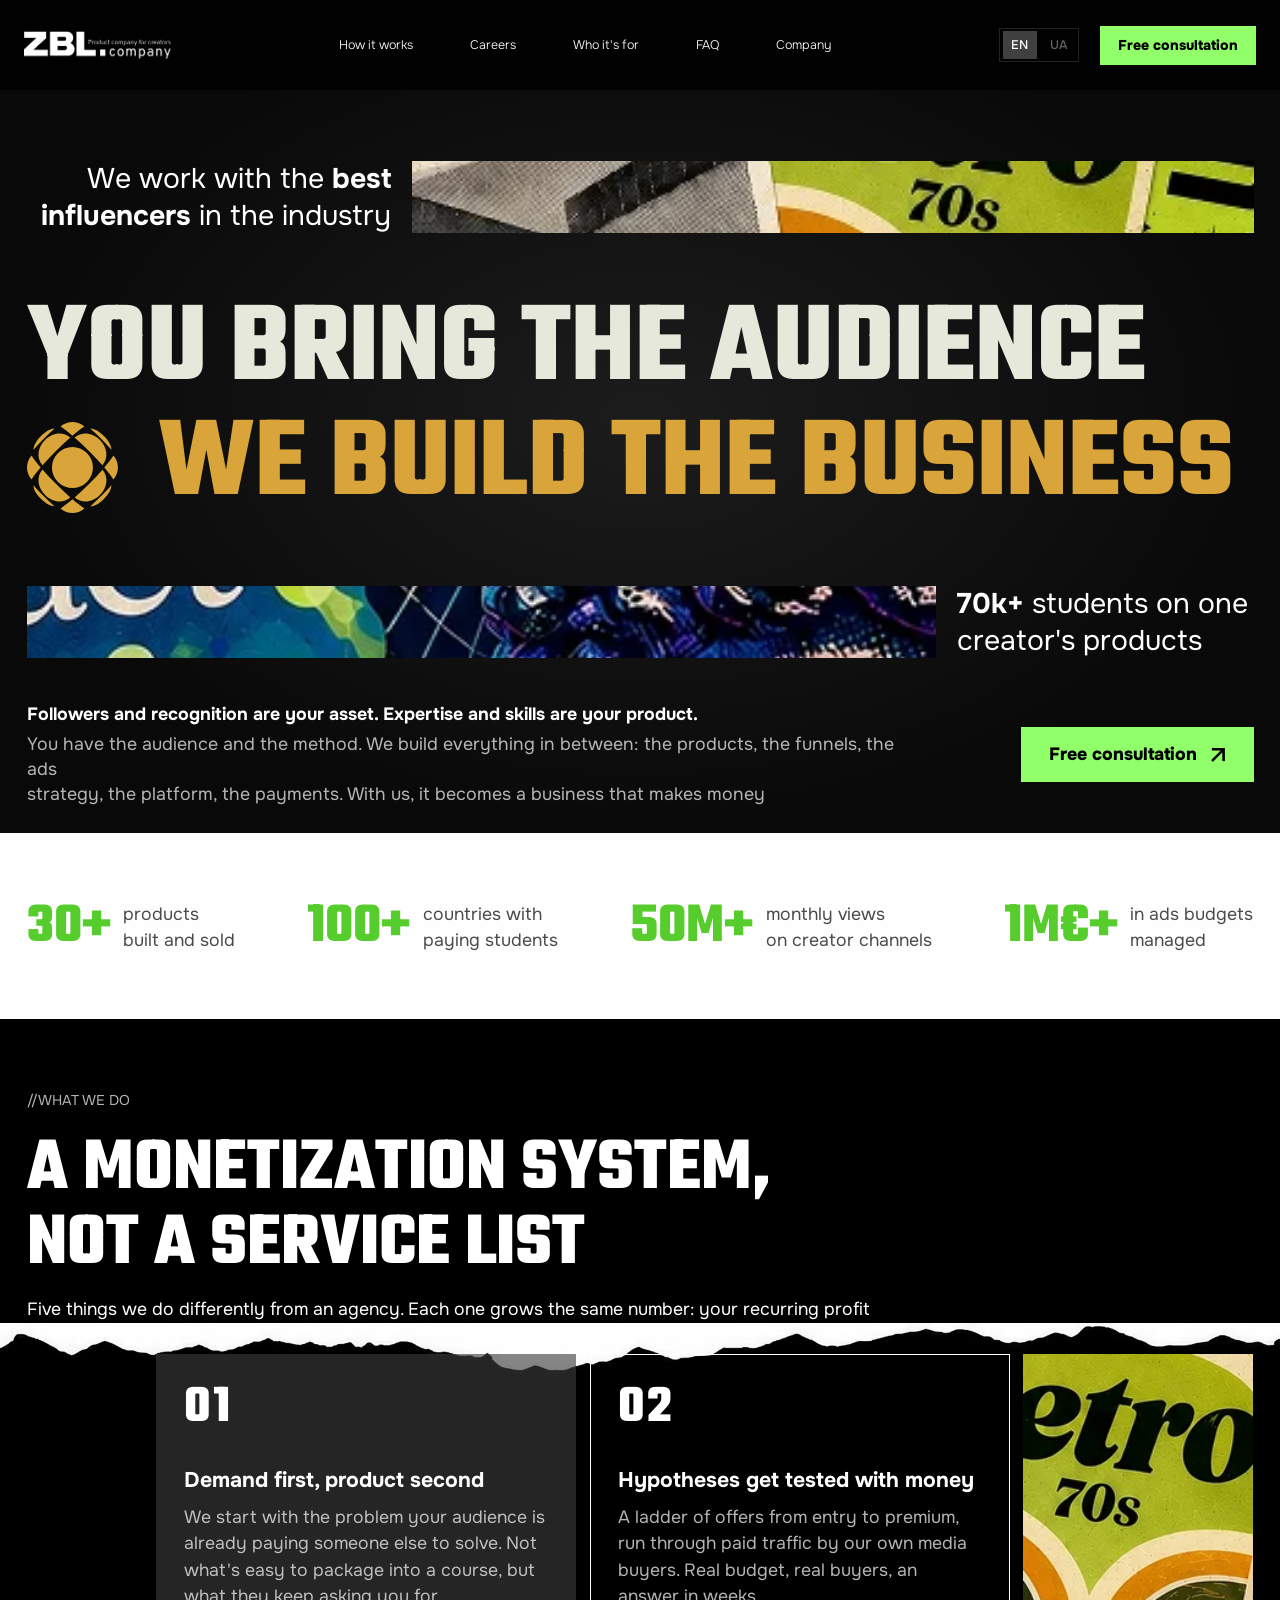
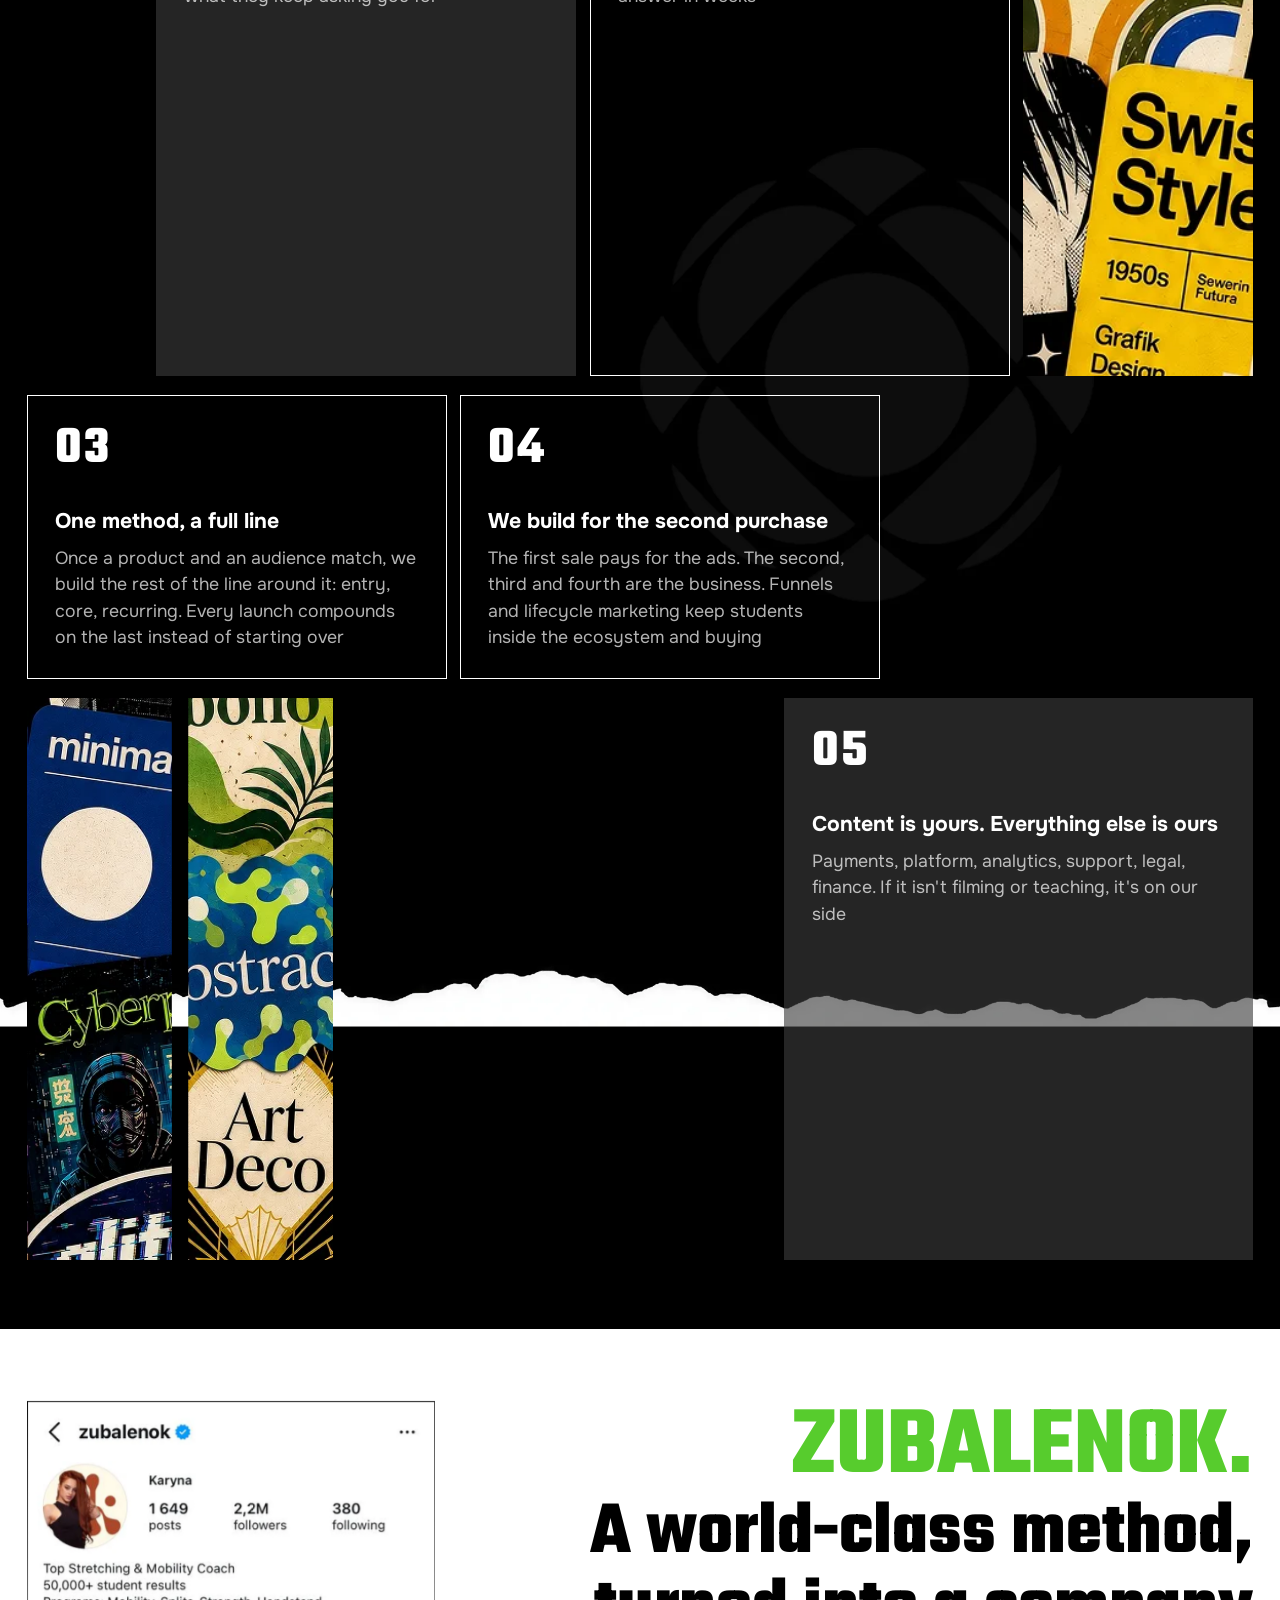
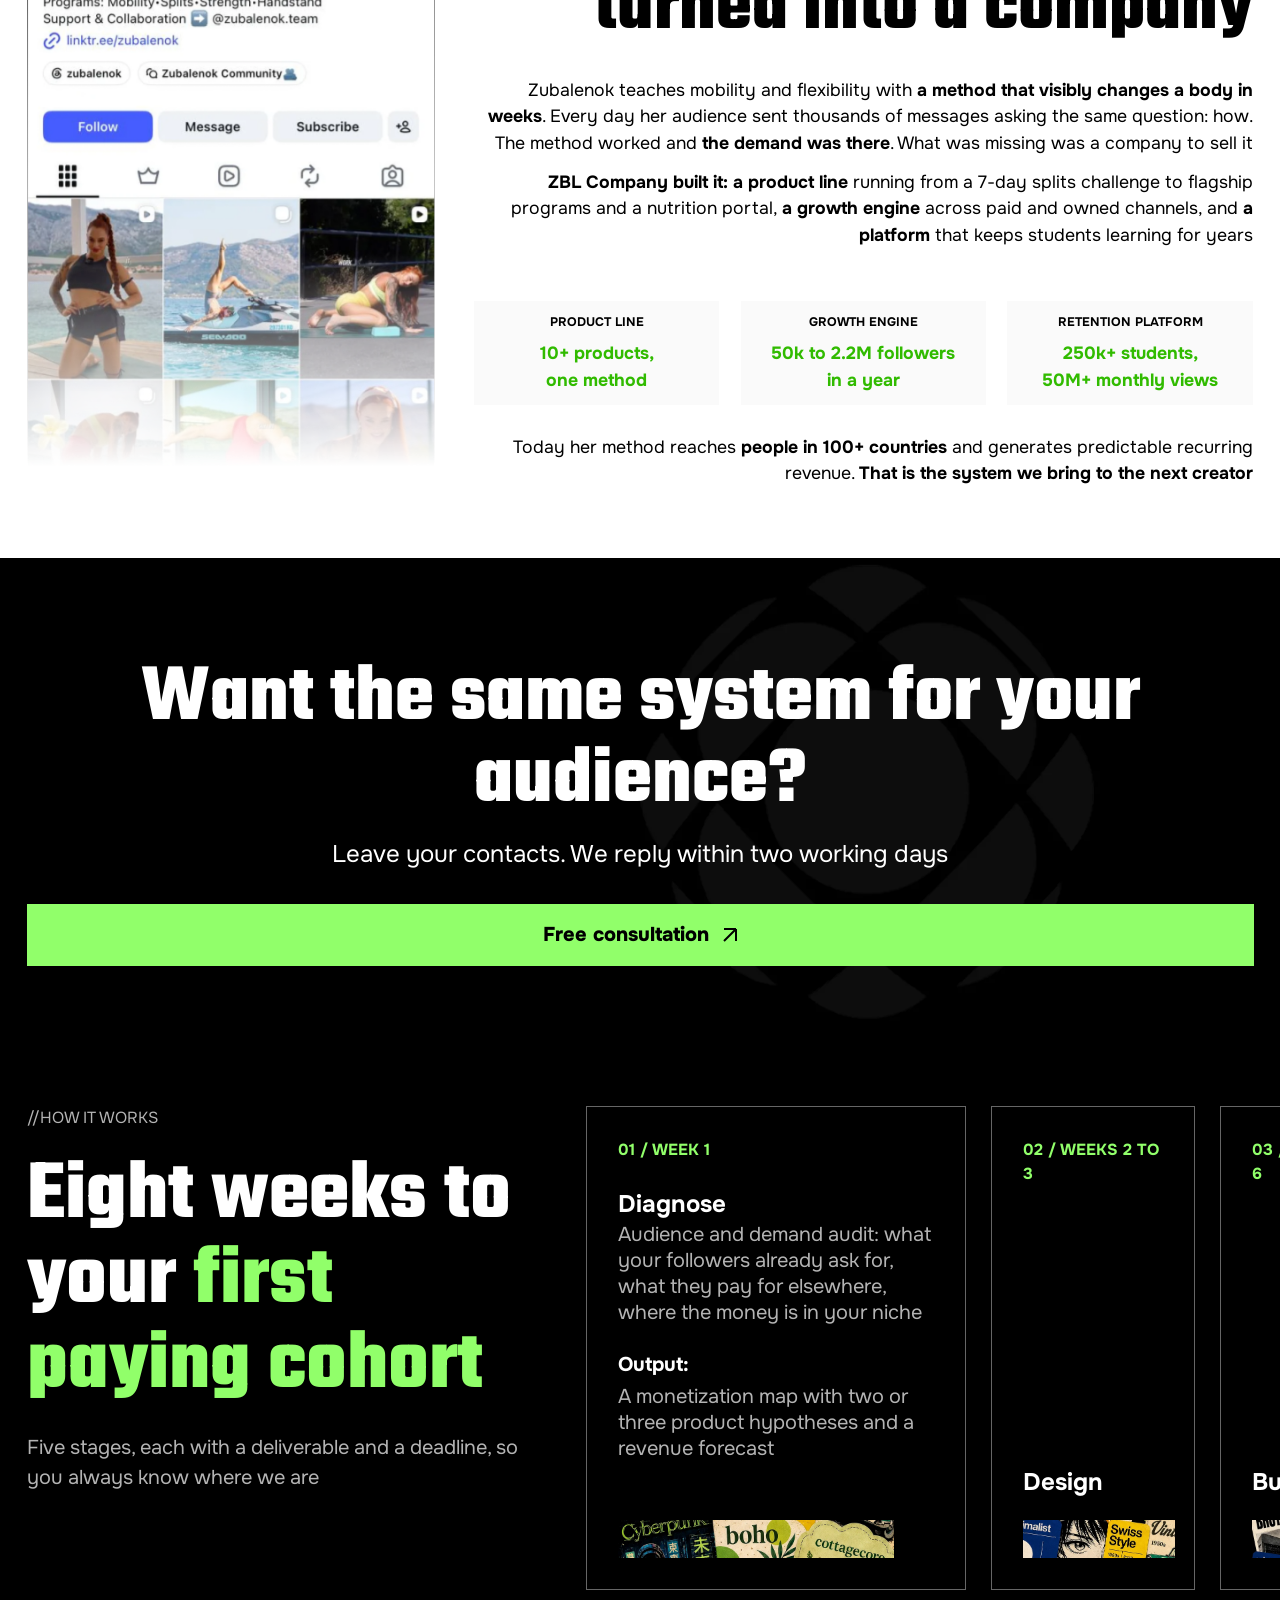
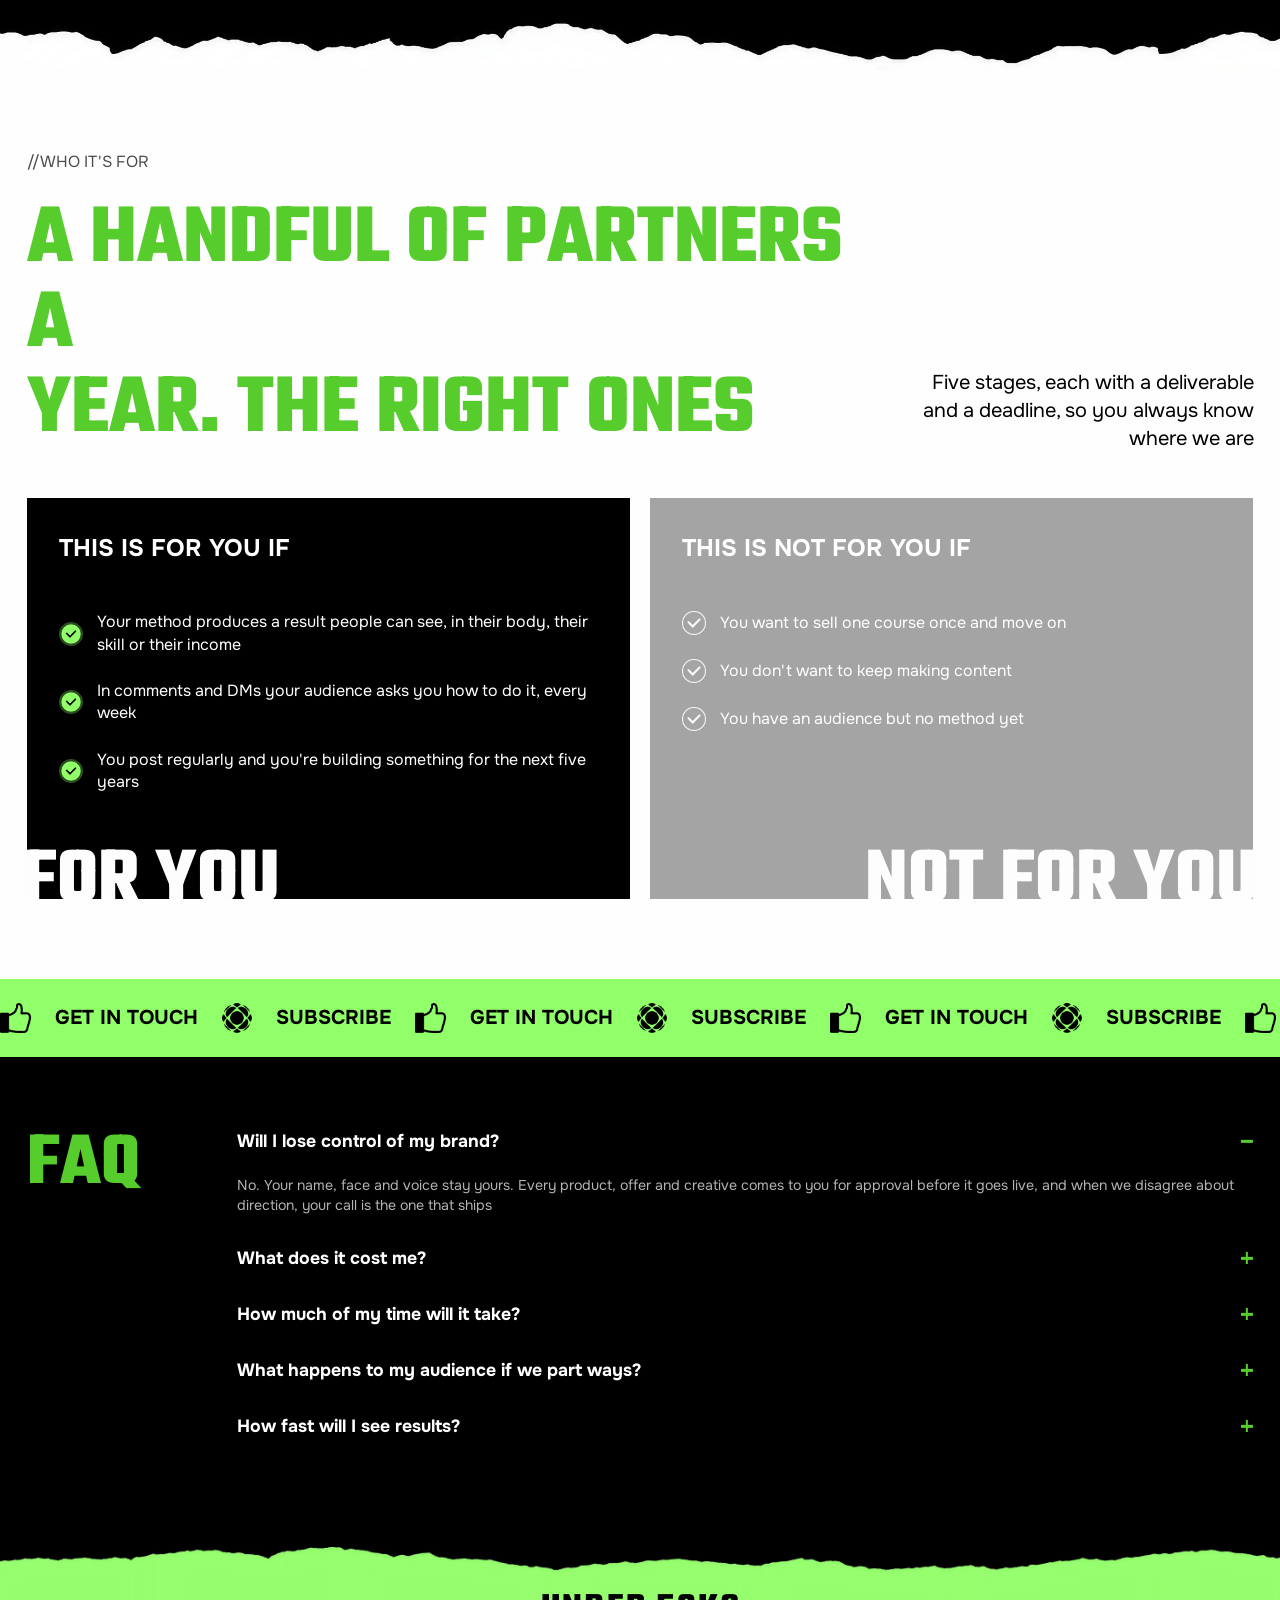
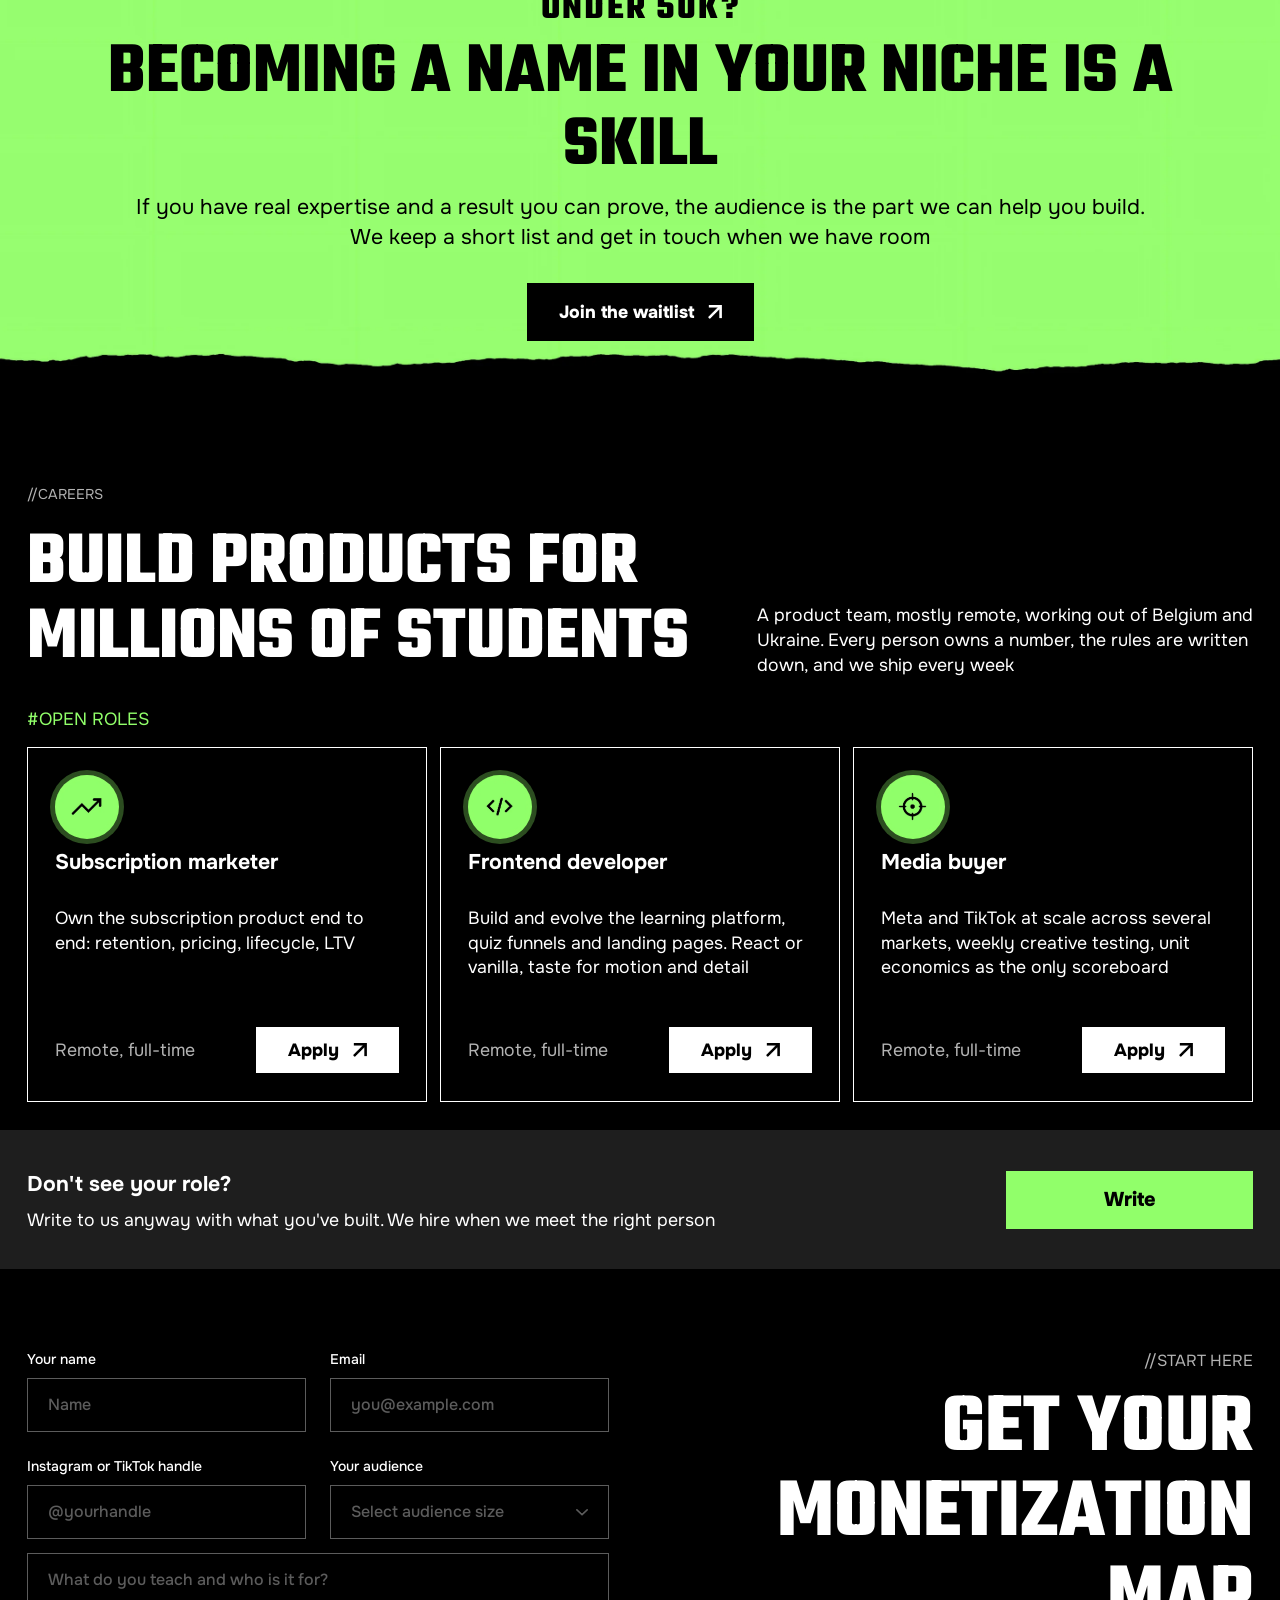
==== commit 0760c224: "dffd" ====
--- a/index.html
+++ b/index.html
@@ -36,7 +36,7 @@
           <div class="s1__lang-item">ua</div>
         </div>
         
-        <button class="s1__btn-small magnetic">Free consultation</button>
+        <a href="/contact/index.html" class="s1__btn-small magnetic">Free consultation</a>
         
         <!-- Mobile Menu Button -->
         <button class="s1__menu-btn" id="openMobileMenu">
@@ -99,10 +99,10 @@
         <strong>Followers and recognition are your asset. Expertise and skills are your product.</strong>
         <span>You have the audience and the method. We build everything in between: the products, the funnels, the ads <br> strategy, the platform, the payments. With us, it becomes a business that makes money</span>
       </p>
-      <button class="s1__btn-large magnetic">
+      <a href="/contact/index.html" class="s1__btn-large magnetic">
         Free consultation
         <img class="s1__btn-square" src="./images/img8.webp" alt="">
-      </button>
+      </a>
     </footer>
   </div>
 
@@ -293,12 +293,12 @@
     </div>
     <div class="s5__cta-action">
       <p class="s5__cta-desc">Leave your contacts. We reply within two working days</p>
-      <button class="s5__btn magnetic">
+      <a href="/contact/index.html" class="s5__btn magnetic">
         Free consultation
         <div class="s5__btn-icon">
           <svg width="14" height="14" viewBox="0 0 14 14" fill="none" xmlns="http://www.w3.org/2000/svg"><path d="M1 13L13 1M13 1H1M13 1V13" stroke="black" stroke-width="2"/></svg>
         </div>
-      </button>
+      </a>
     </div>
   </section>
 
@@ -513,7 +513,7 @@
   </div>
 
   <!-- Нескінченний рухомий рядок (Ticker) -->
-  <div class="s6__ticker">
+  <a href="/contact/index.html" class="s6__ticker">
     <div class="s6__ticker-track">
       <!-- Група 1 -->
       <div class="s6__ticker-group">
@@ -555,7 +555,7 @@
         <span class="s6__ticker-text">SUBSCRIBE</span>
       </div>
     </div>
-  </div>
+  </a>
 </section>
 
 <section class="s7" id="faq">
@@ -630,10 +630,10 @@
     </p>
   </div>
   
-  <button class="s8__btn magnetic">
+  <a href="/contact/index.html" class="s8__btn magnetic">
     Join the waitlist
     <img src="./images/img8.png" class="s8__btn-icon" alt="">
-  </button>
+  </a>
 </section>
 
 
@@ -668,10 +668,10 @@
           </div>
           <div class="s9__card-bottom">
             <span class="s9__card-meta">Remote, full-time</span>
-            <button class="s9__btn-apply">
+            <a href="/contact/index.html" class="s9__btn-apply">
               Apply
               <img src="./images/img8.webp" alt="Apply" class="s9__btn-icon">
-            </button>
+            </a>
           </div>
         </article>
 
@@ -688,10 +688,10 @@
           </div>
           <div class="s9__card-bottom">
             <span class="s9__card-meta">Remote, full-time</span>
-            <button class="s9__btn-apply">
+            <a href="/contact/index.html" class="s9__btn-apply">
               Apply
               <img src="./images/img8.webp" alt="Apply" class="s9__btn-icon">
-            </button>
+            </a>
           </div>
         </article>
 
@@ -708,10 +708,10 @@
           </div>
           <div class="s9__card-bottom">
             <span class="s9__card-meta">Remote, full-time</span>
-            <button class="s9__btn-apply">
+            <a href="/contact/index.html" class="s9__btn-apply">
               Apply
               <img src="./images/img8.webp" alt="Apply" class="s9__btn-icon">
-            </button>
+            </a>
           </div>
         </article>
 
@@ -726,7 +726,7 @@
         <h4 class="s9__footer-title">Don't see your role?</h4>
         <p class="s9__footer-desc">Write to us anyway with what you've built. We hire when we meet the right person</p>
       </div>
-      <button class="s9__btn-write">Write</button>
+      <a href="/contact/index.html"  class="s9__btn-write">Write</a>
     </div>
 </div>
 </section>
@@ -860,7 +860,7 @@
           <h4 class="s11__nav-title">Contact</h4>
           <ul class="s11__nav-list">
             <li class="s11__nav-item">
-              <a href="/contact" class="s11__nav-link">Contact us</a>
+              <a href="/contact/index.html" class="s11__nav-link">Contact us</a>
               <img src="./images/img8.webp" alt="arrow" class="s11__nav-icon">
             </li>
             <li class="s11__nav-item">
--- a/css/nullStyle.css
+++ b/css/nullStyle.css
@@ -154,6 +154,12 @@
   justify-content: center;
 }
 
+@media(min-width: 864px){
+  .wrapper{
+    max-width: 1440px;
+  }
+}
+
 
 /* =========================================
    MOBILE BUTTON FLASH EFFECT
--- a/css/main.css
+++ b/css/main.css
@@ -36,9 +36,11 @@
     justify-content: space-between;
     align-items: center;
     width: 100%;
+    max-width: 1440px;
     position: fixed;
     top: 0;
-    left: 0;
+    left: 50%;
+    transform: translateX(-50%);
     z-index: 99;
     
     /* Додаємо box-sizing, щоб висота рахувалася разом з паддінгами */
@@ -1314,7 +1316,6 @@
   .s5__btn { width: 100%; font-size: clamp(15px, 1.73vw, 20px); padding: clamp(12px, 1.38vw, 16px) clamp(41.2px, 4.77vw, 55px); }
 
   .s5__timeline {
-    max-width: 80%;
     margin: 0 auto;
     flex-direction: row; 
     align-items: flex-start;
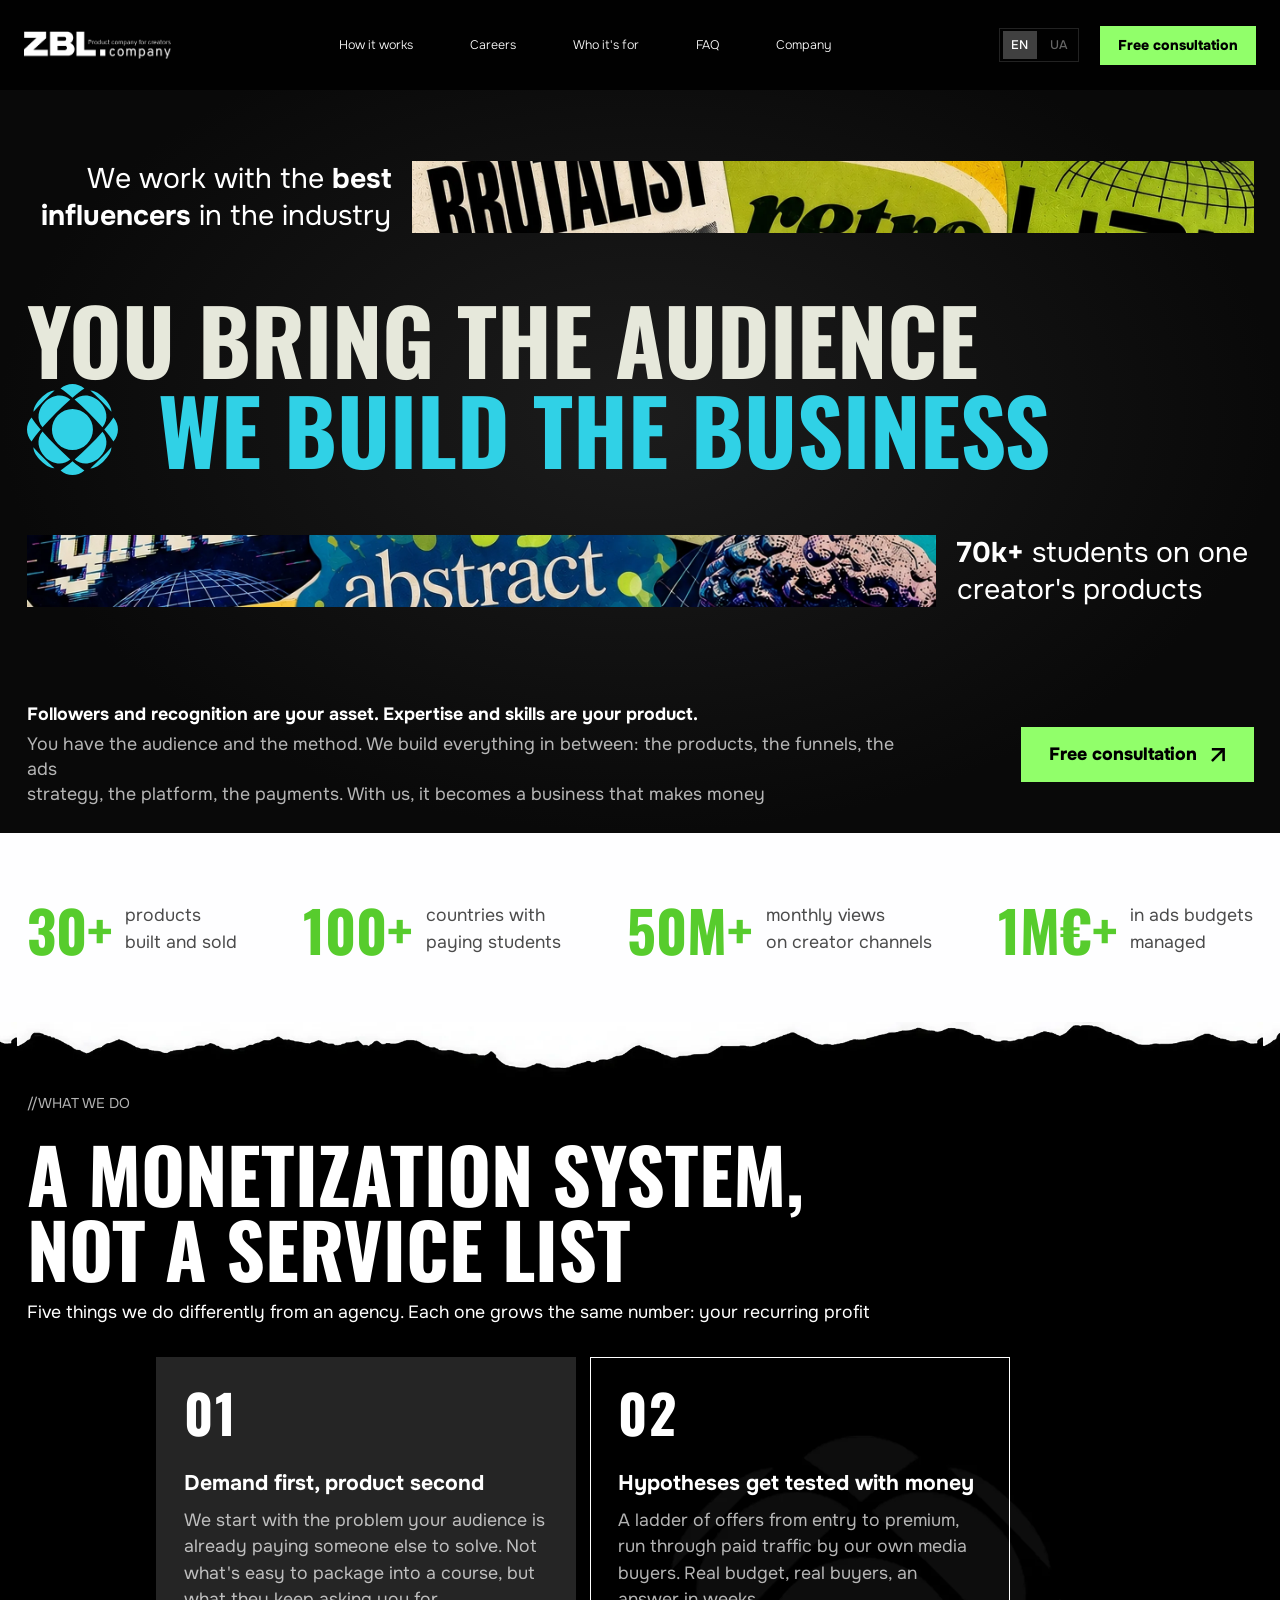
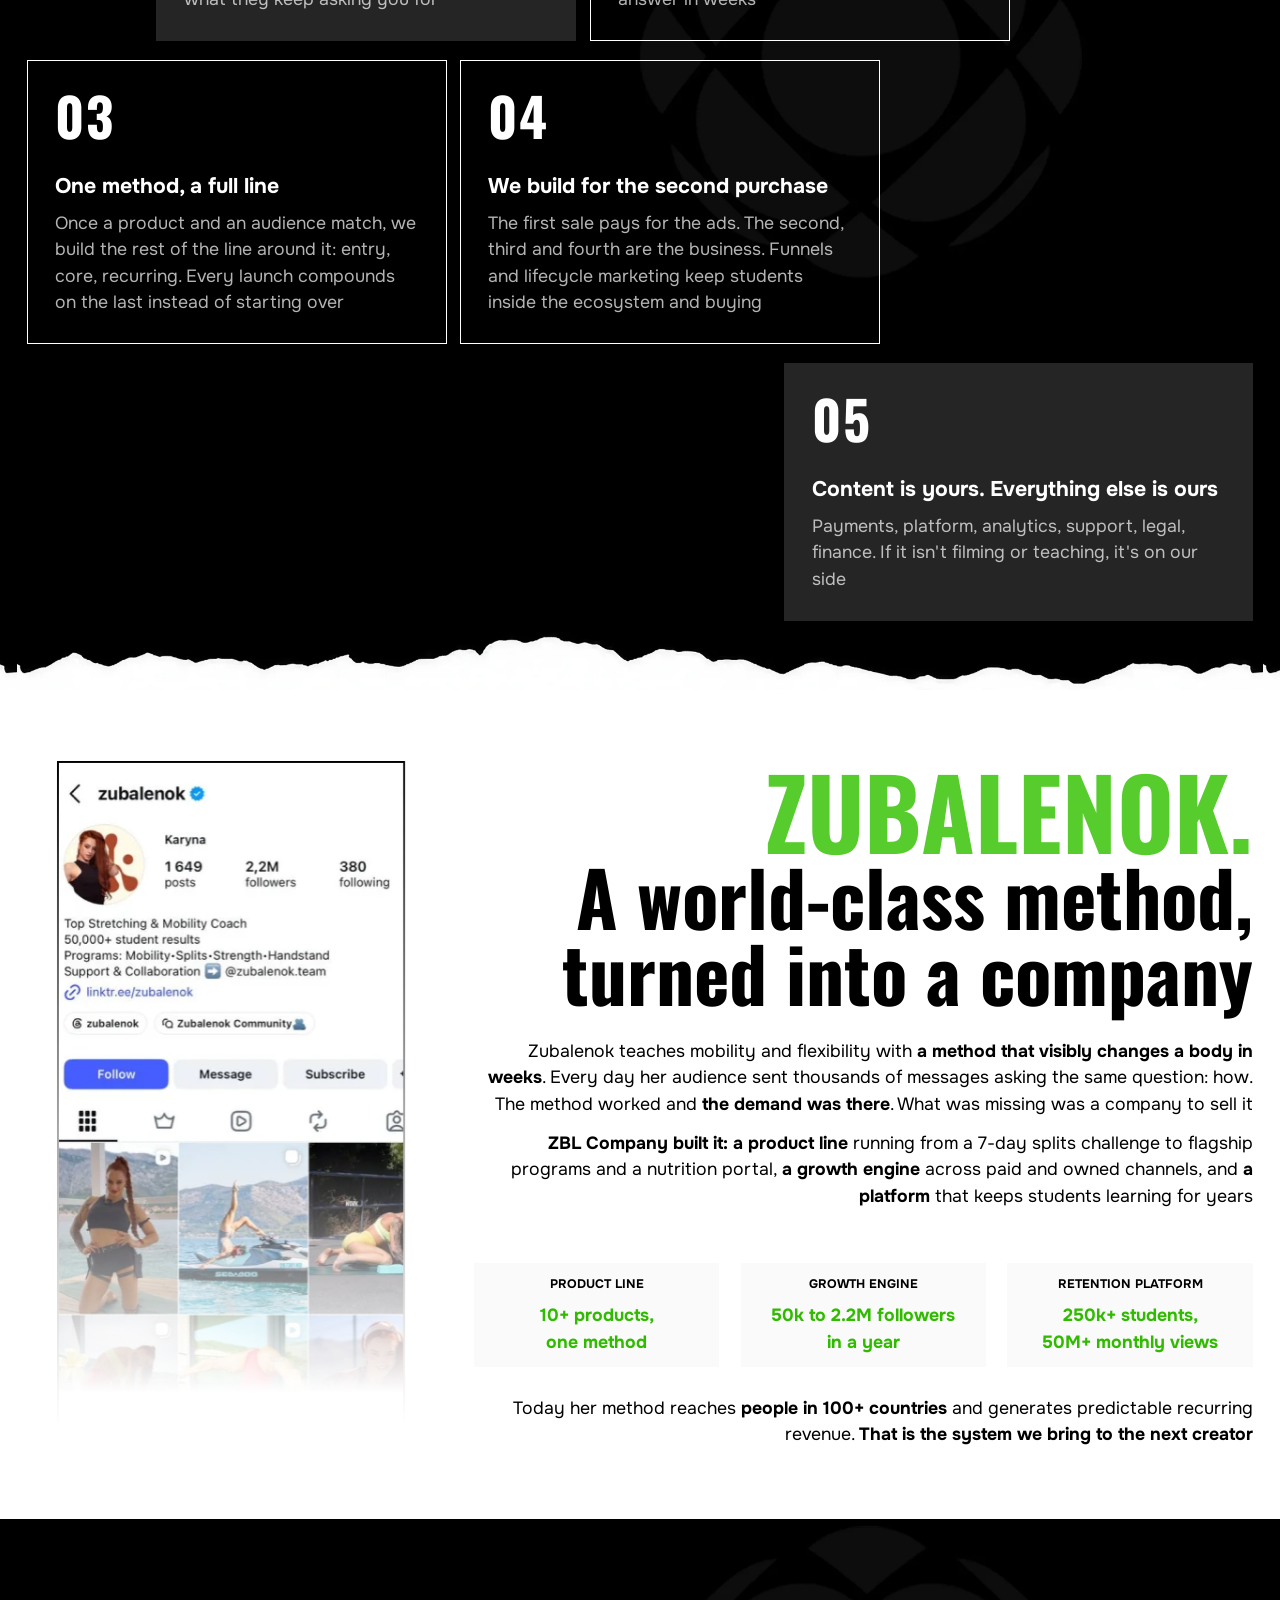
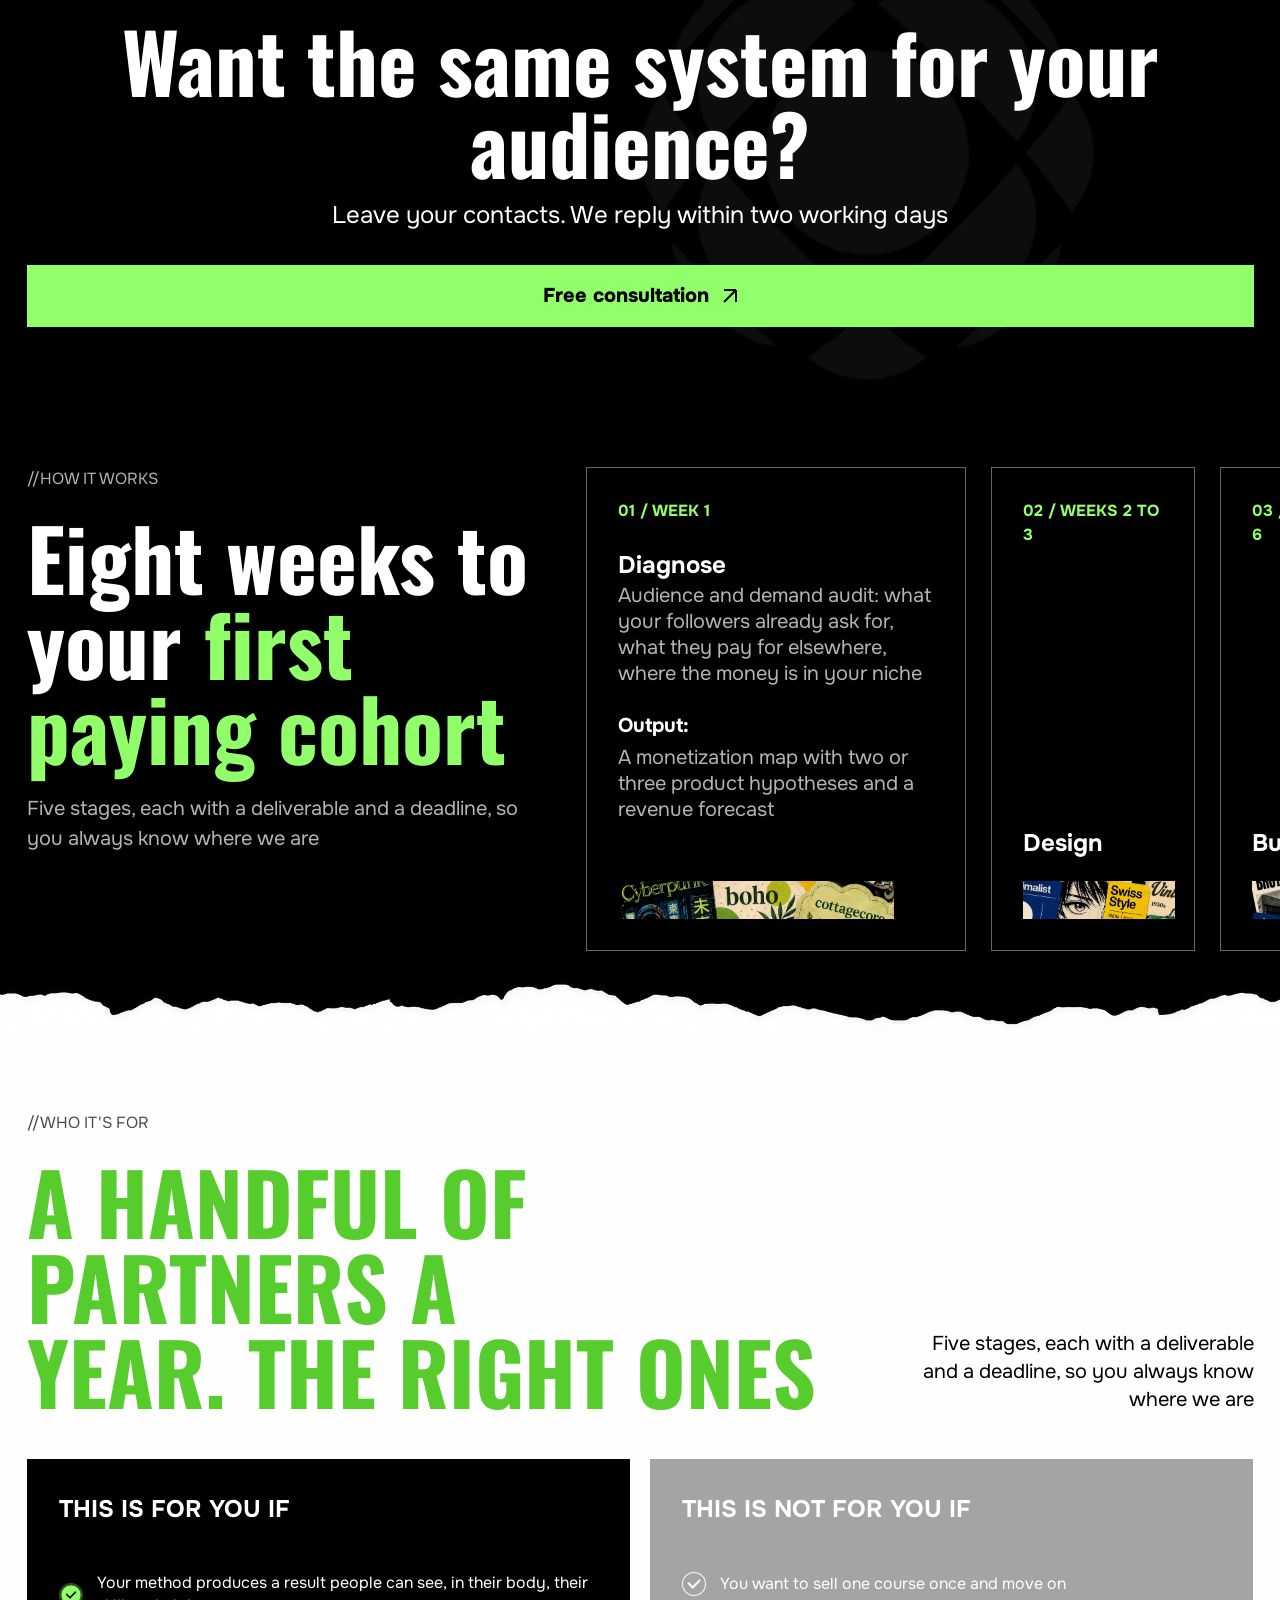
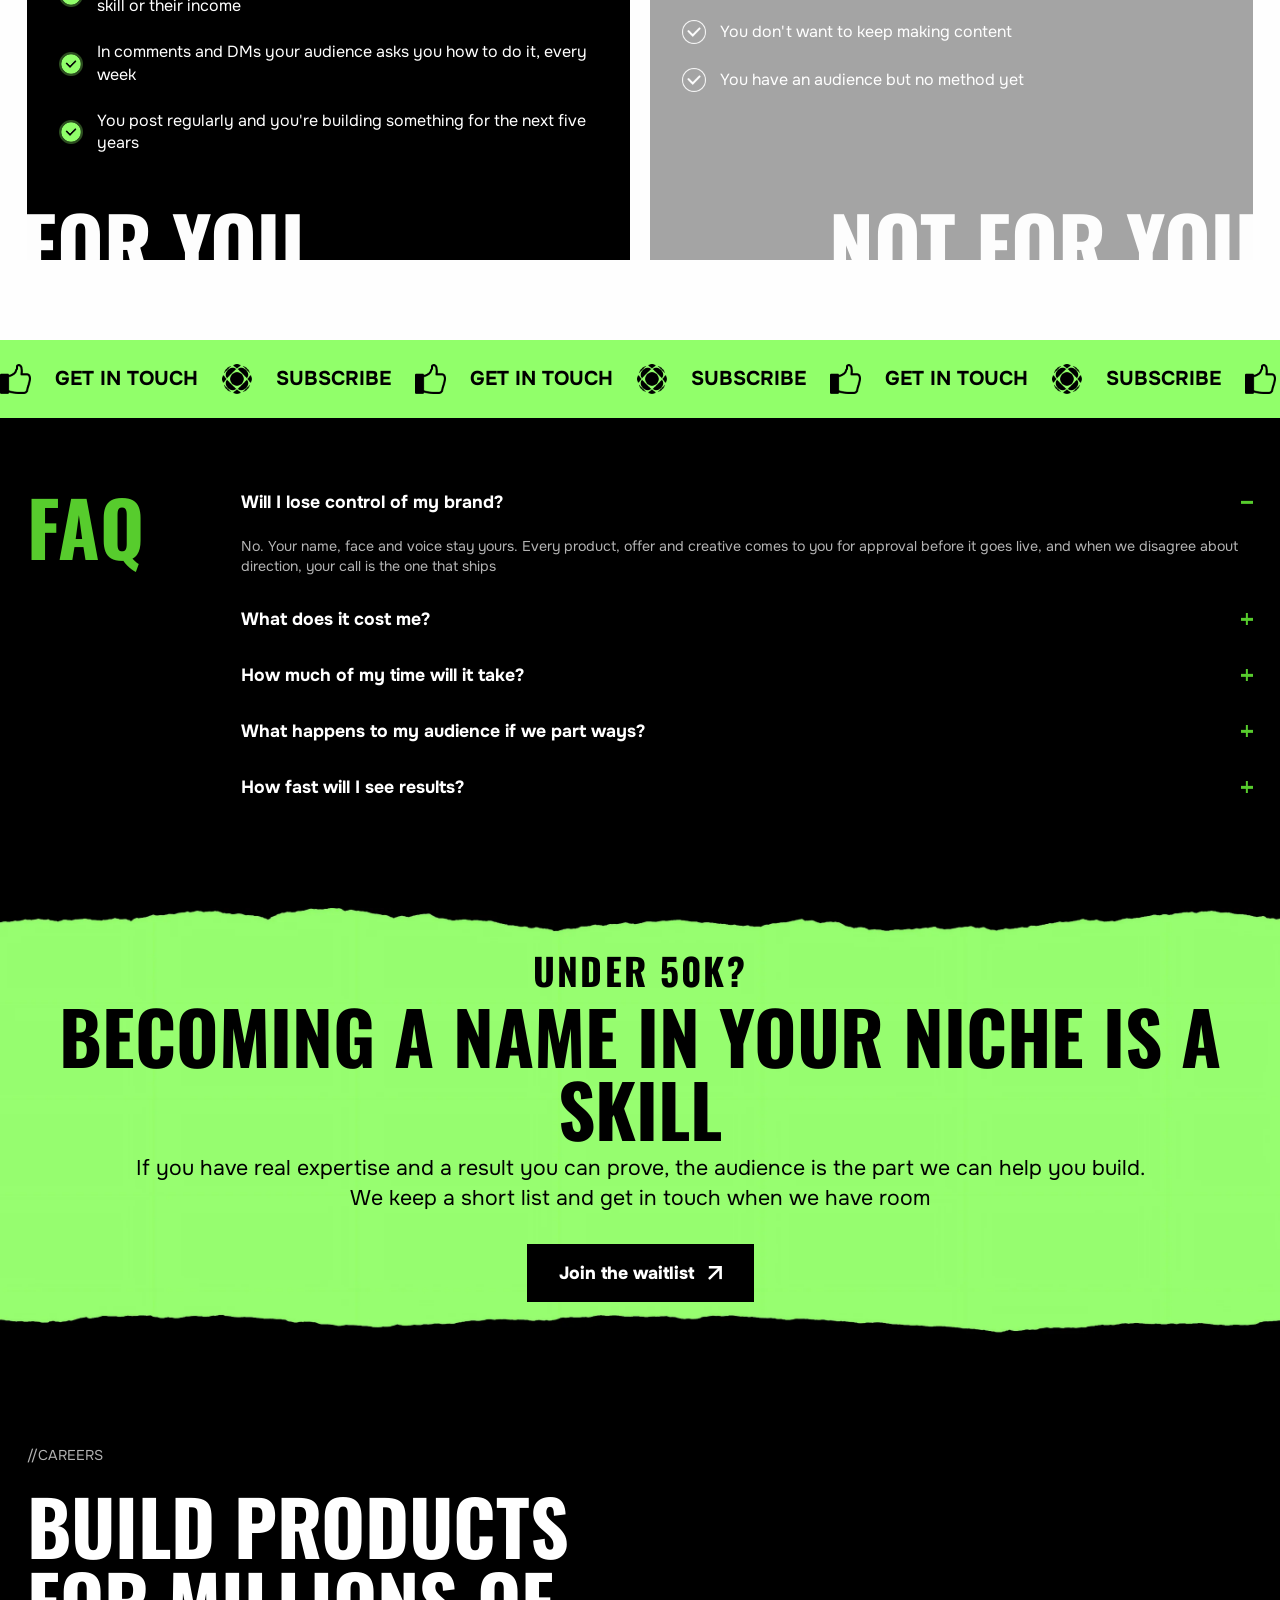
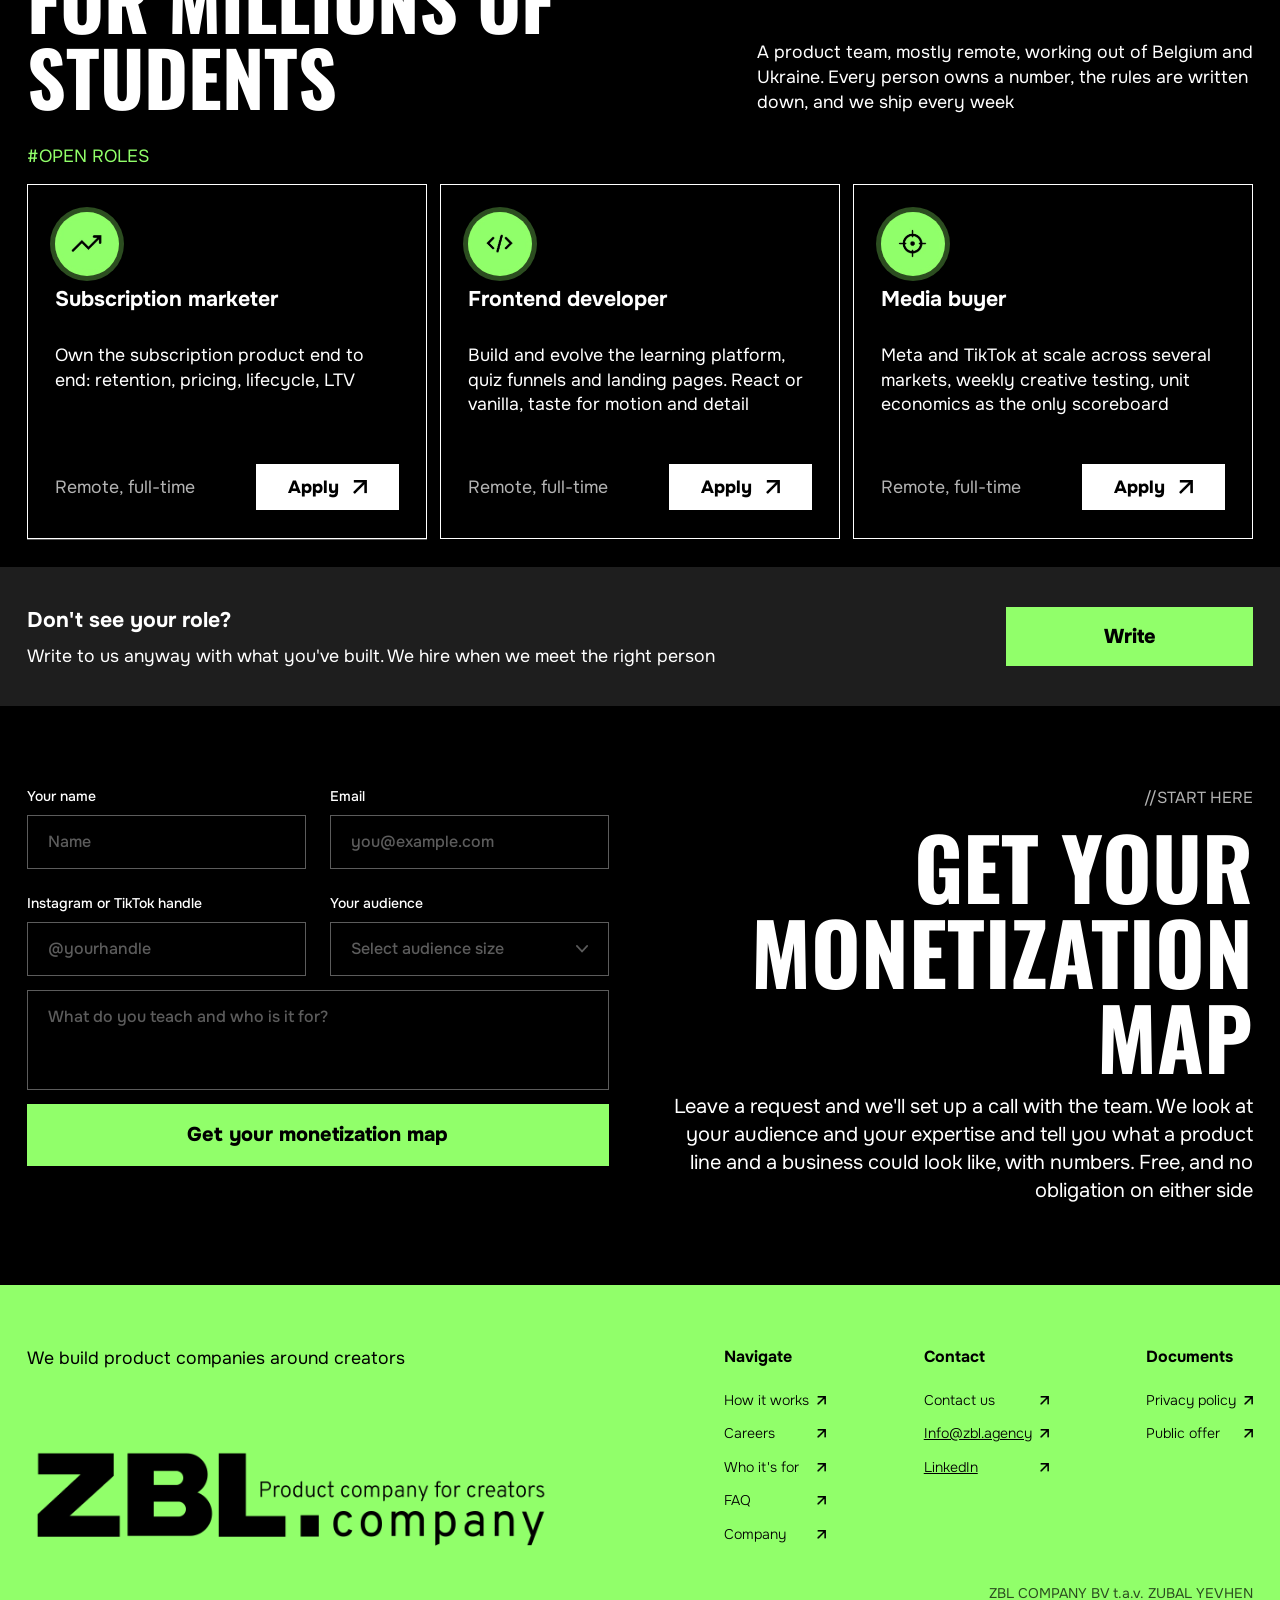
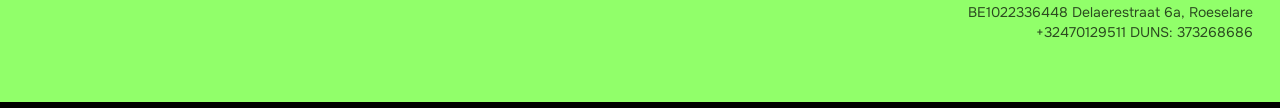
==== commit 70a71b0e: "dffd" ====
--- a/index.html
+++ b/index.html
@@ -5,7 +5,7 @@
     <meta name="viewport" content="width=device-width, initial-scale=1.0, viewport-fit=cover">
     <link rel="preconnect" href="https://fonts.googleapis.com">
     <link rel="preconnect" href="https://fonts.gstatic.com" crossorigin>
-    <link href="https://fonts.googleapis.com/css2?family=Onest:wght@400;700;800&family=Overpass:wght@300;400&family=Teko:wght@700&display=swap" rel="stylesheet">
+    <link href="https://fonts.googleapis.com/css2?family=Onest:wght@400;700;800&family=Overpass:wght@300;400&family=Oswald:wght@700&display=swap" rel="stylesheet">
     <link rel="stylesheet" href="./css/nullStyle.css">
     <link rel="stylesheet" href="./css/anim.css">
     <link rel="stylesheet" href="./css/main.css">
--- a/css/main.css
+++ b/css/main.css
@@ -159,8 +159,8 @@
 }
 
 .s1__hero-line {
-  font-family: 'Teko', sans-serif;
-  font-size: clamp(48.6px, 15.18vw, 65px);
+  font-family: 'Oswald', sans-serif;
+  font-size: clamp(38.6px, 13.18vw, 55px);
   font-weight: 700;
   line-height: 0.85;
   text-transform: uppercase;
@@ -357,7 +357,7 @@
 
 .s1__mobile-link-text {
   color: #000;
-  font-family: 'Teko', sans-serif;
+  font-family: 'Oswald', sans-serif;
   font-weight: 700;
   font-size: clamp(30px, 9.34vw, 40px);
   text-transform: uppercase;
@@ -528,7 +528,7 @@
   }
 
   .s1__hero-line {
-    font-size: clamp(78px, 9.03vw, 130px);
+    font-size: clamp(68px, 7.03vw, 115px);
     line-height: 1;
     display: flex;
     align-items: center;
@@ -597,7 +597,7 @@
   font-variant-numeric: tabular-nums;
   text-align: center;
   color: #57CC2D;
-  font-family: 'Teko', sans-serif;
+  font-family: 'Oswald', sans-serif;
   font-weight: 700;
   text-transform: lowercase;
   
@@ -714,7 +714,7 @@
 
 .s3__title {
   color: #fff;
-  font-family: 'Teko', sans-serif;
+  font-family: 'Oswald', sans-serif;
   font-weight: 700;
   text-transform: uppercase;
   margin: 0;
@@ -763,7 +763,7 @@
 
 .s3__card-num {
   color: #fff;
-  font-family: 'Teko', sans-serif;
+  font-family: 'Oswald', sans-serif;
   font-weight: 700;
   letter-spacing: clamp(0.93px, 0.29vw, 1.28px);
   line-height: 1;
@@ -963,7 +963,7 @@
 }
 
 .s4__title {
-  font-family: 'Teko', sans-serif;
+  font-family: 'Oswald', sans-serif;
   color: #57CC2D;
   font-weight: 700;
   text-transform: uppercase;
@@ -973,7 +973,7 @@
 }
 
 .s4__subtitle {
-  font-family: 'Teko', sans-serif;
+  font-family: 'Oswald', sans-serif;
   color: #000;
   font-weight: 700;
   font-size: clamp(23.9px, 7.47vw, 32px);
@@ -1143,7 +1143,7 @@
   gap: clamp(24px, 7.47vw, 32px);
 }
 .s5__cta-header { display: flex; flex-direction: column; align-items: center; gap: clamp(6px, 1.87vw, 8px); width: 100%; }
-.s5__cta-title { color: #fff; font-family: 'Teko', sans-serif; font-weight: 700; text-align: center; margin: 0; font-size: clamp(37.5px, 11.68vw, 50px); line-height: 1; }
+.s5__cta-title { color: #fff; font-family: 'Oswald', sans-serif; font-weight: 700; text-align: center; margin: 0; font-size: clamp(37.5px, 11.68vw, 50px); line-height: 1; }
 .s5__cta-action { display: flex; flex-direction: column; align-items: center; gap: clamp(24px, 7.47vw, 32px); width: 100%; }
 .s5__cta-desc { color: #fff; font-weight: 400; text-align: center; margin: 0; font-size: clamp(18px, 5.6vw, 24px); }
 
@@ -1167,7 +1167,7 @@
 .s5__timeline-info { display: flex; flex-direction: column; gap: clamp(6px, 1.87vw, 8px); }
 .s5__timeline-header { display: flex; flex-direction: column; gap: clamp(6px, 1.87vw, 8px); }
 .s5__timeline-tag { color: #fff; opacity: 0.70; font-size: clamp(10.5px, 3.27vw, 14px); text-transform: uppercase; text-align: left; }
-.s5__timeline-title { color: #fff; font-family: 'Teko', sans-serif; font-weight: 700; margin: 0; font-size: clamp(37.5px, 11.68vw, 50px); line-height: 1; }
+.s5__timeline-title { color: #fff; font-family: 'Oswald', sans-serif; font-weight: 700; margin: 0; font-size: clamp(37.5px, 11.68vw, 50px); line-height: 1; }
 .s5__timeline-desc { color: #fff; opacity: 0.70; font-weight: 400; margin: 0; font-size: clamp(12px, 3.73vw, 16px); }
 
 
@@ -1474,7 +1474,7 @@
 
 .s6__title {
   color: #57CC2D;
-  font-family: 'Teko', sans-serif;
+  font-family: 'Oswald', sans-serif;
   font-weight: 700;
   text-transform: uppercase;
   margin: 0;
@@ -1564,7 +1564,7 @@
   position: absolute;
   bottom: clamp(-5px, -4.6vw, -10px);
   color: #FDFDFD;
-  font-family: 'Teko', sans-serif;
+  font-family: 'Oswald', sans-serif;
   font-weight: 700;
   text-transform: uppercase;
   margin: 0;
@@ -1759,7 +1759,7 @@
 
 .s7__title {
   color: var(--s7-accent);
-  font-family: 'Teko', sans-serif;
+  font-family: 'Oswald', sans-serif;
   font-weight: 700;
   text-transform: uppercase;
   margin: 0;
@@ -1970,7 +1970,7 @@
 
 .s8__tag {
   color: #000;
-  font-family: 'Teko', sans-serif;
+  font-family: 'Oswald', sans-serif;
   font-weight: 700;
   text-transform: uppercase;
   text-align: center;
@@ -1982,7 +1982,7 @@
 
 .s8__title {
   color: #000;
-  font-family: 'Teko', sans-serif;
+  font-family: 'Oswald', sans-serif;
   font-weight: 700;
   text-transform: uppercase;
   text-align: center;
@@ -2112,7 +2112,7 @@
 
 .s9__title {
   color: #fff;
-  font-family: 'Teko', sans-serif;
+  font-family: 'Oswald', sans-serif;
   font-weight: 700;
   text-transform: uppercase;
   margin: 0;
@@ -2497,7 +2497,7 @@
 
 .s10__title {
   color: #fff;
-  font-family: 'Teko', sans-serif;
+  font-family: 'Oswald', sans-serif;
   font-weight: 700;
   text-transform: uppercase;
   margin: 0;
@@ -2943,4 +2943,3 @@
 }
 
 
-
